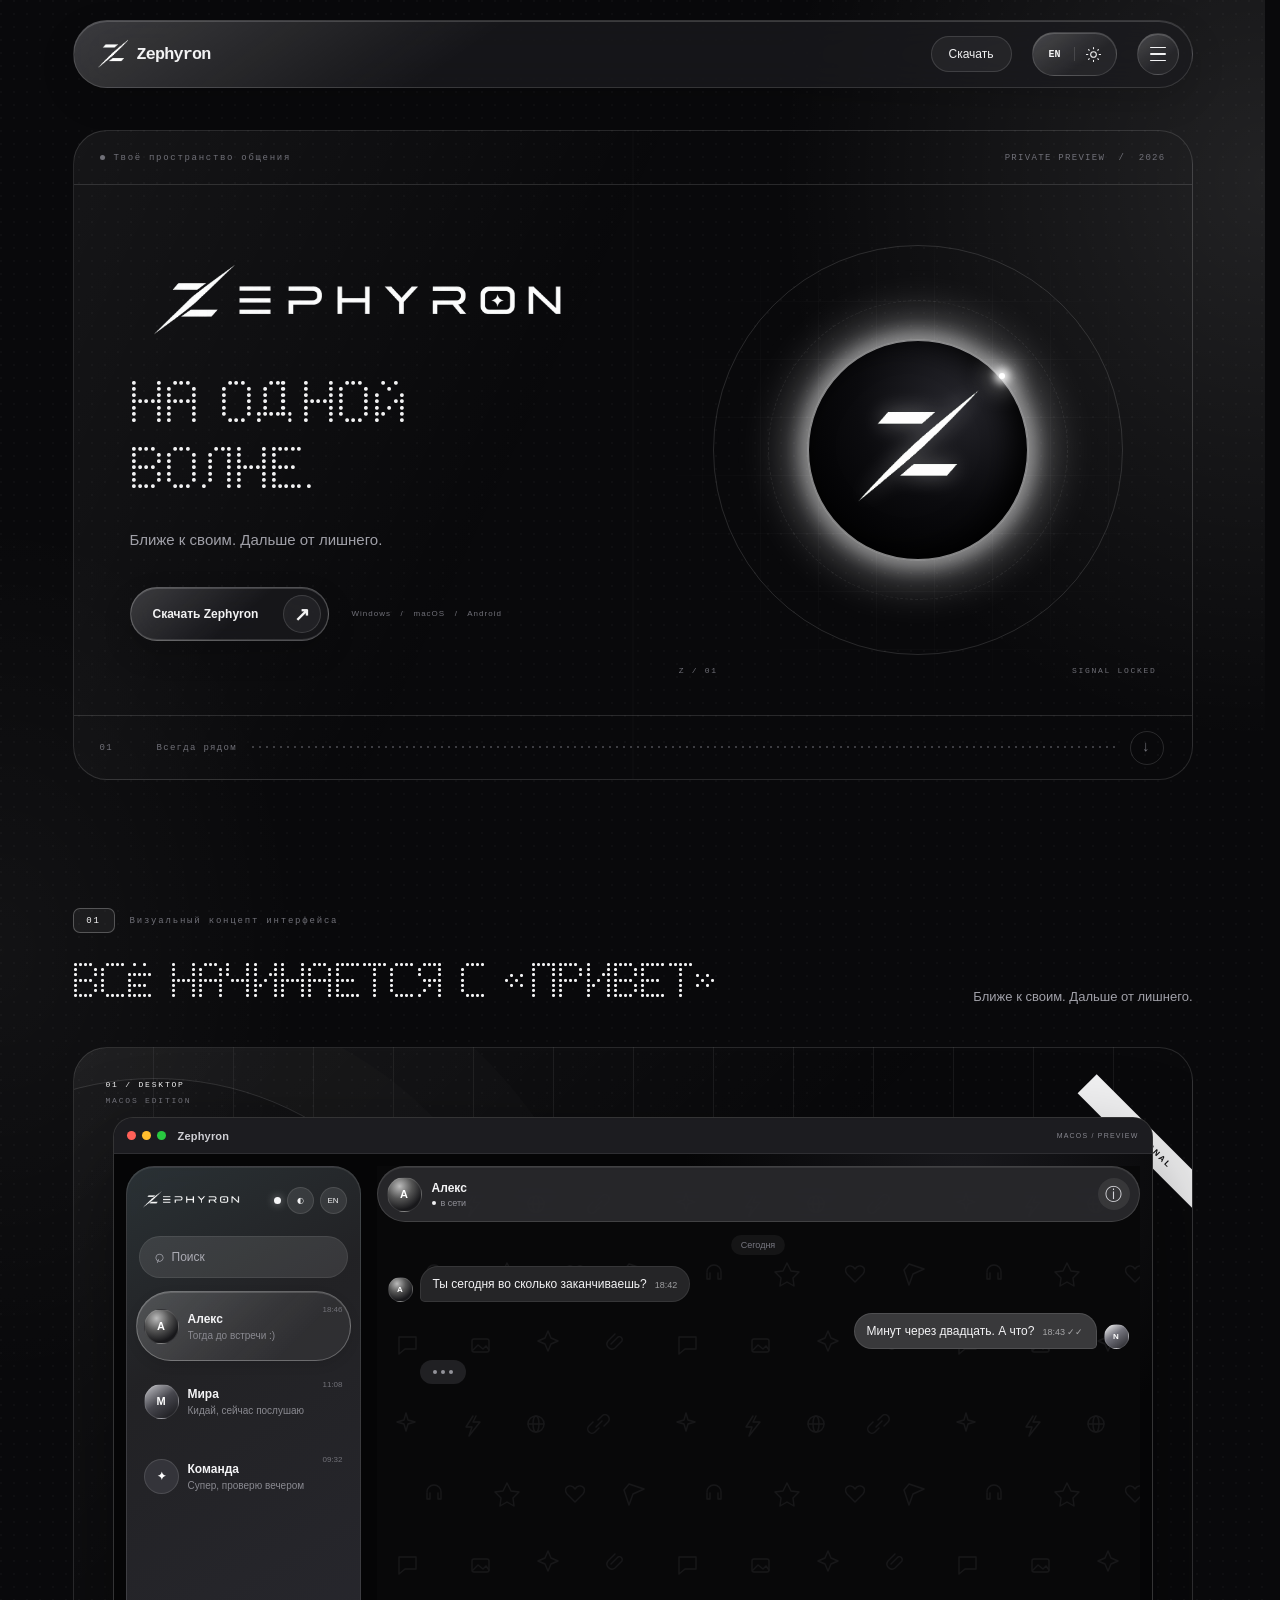
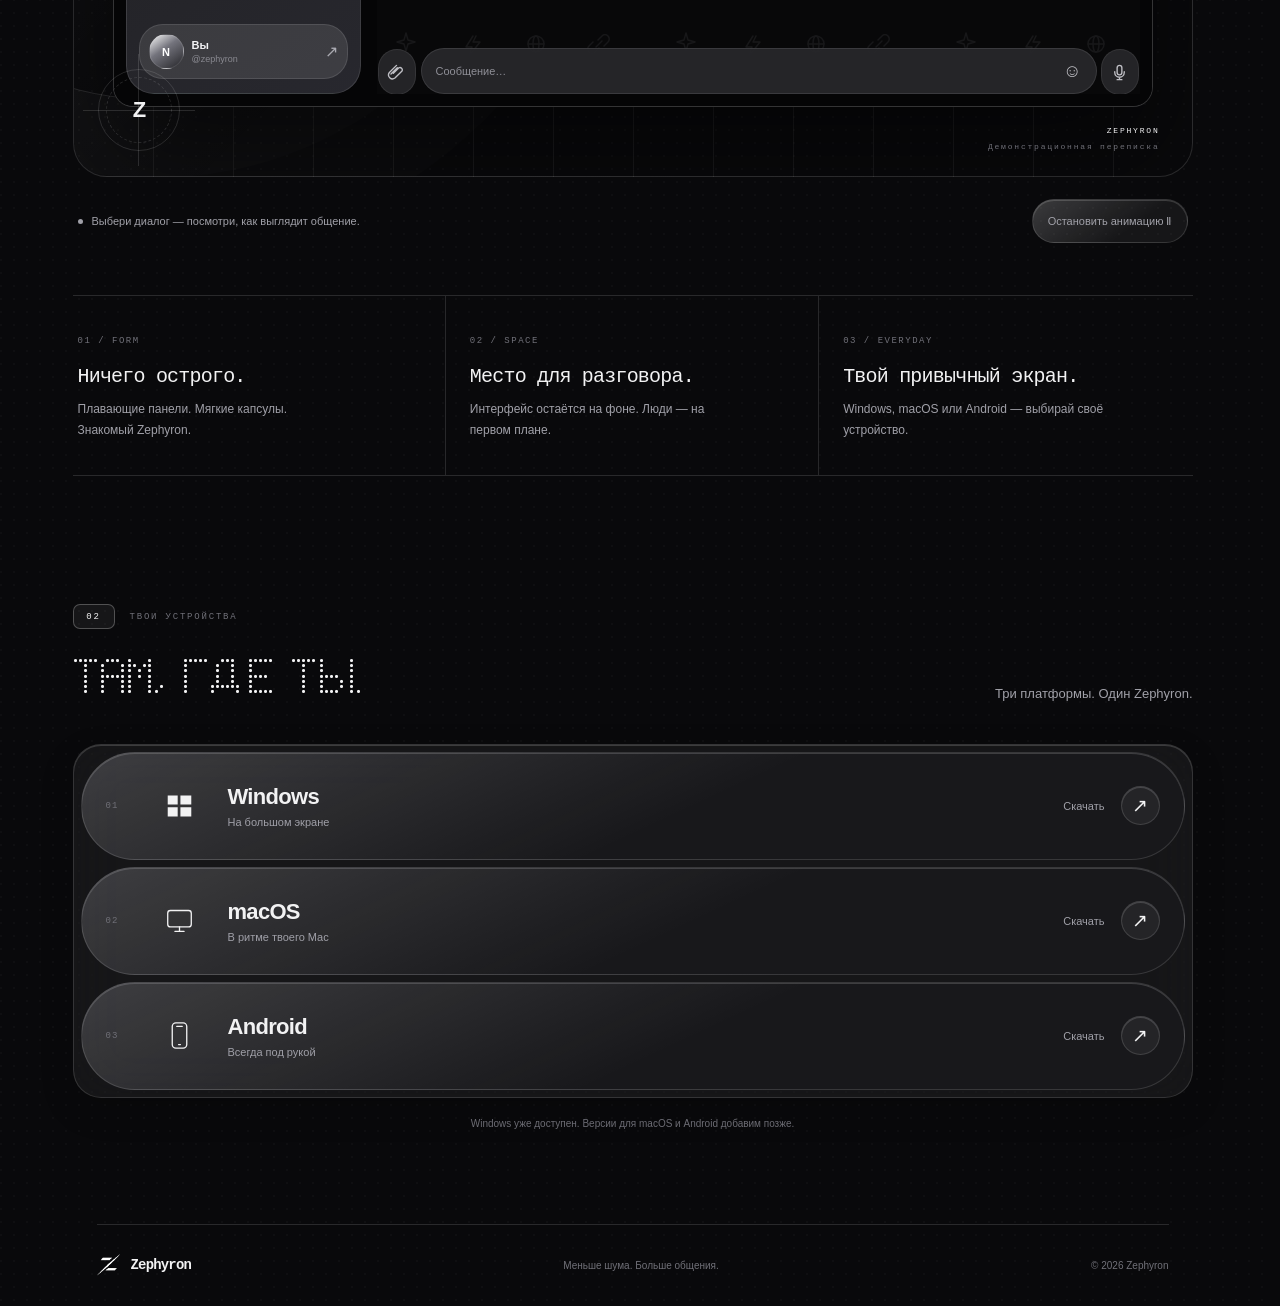
==== index.html @ 97331493 "Official Public Site V26.0.1" ====
<!doctype html>
<html lang="ru" data-theme="dark">
<head>
  <meta charset="utf-8">
  <meta name="viewport" content="width=device-width,initial-scale=1">
  <meta name="color-scheme" content="dark light">
  <meta name="theme-color" content="#09090b">
  <link rel="icon" href="./assets/zephyron-symbol-white.png" type="image/png">
  <meta name="description" content="Zephyron — мессенджер для Windows, macOS и Android.">
  <title>Zephyron — На одной волне</title>
  <script>if(!matchMedia('(prefers-reduced-motion: reduce)').matches)document.documentElement.classList.add('motion-ready');</script>
  <link rel="stylesheet" href="./styles.css">
  <script src="./script.js" defer></script>
</head>
<body>
  <a class="skip" href="#main" data-i18n="skip">К содержимому</a>
  <div class="backdrop" aria-hidden="true"><div class="glow glow-one"></div><div class="glow glow-two"></div><div class="grain"></div></div>
  <header class="header">
    <nav class="nav frost" aria-label="Zephyron">
      <a class="brand" href="#main" aria-label="Zephyron"><span class="symbol-crop"><img class="theme-logo" src="./assets/zephyron-symbol-white.png" alt=""></span><span>Zephyron</span></a>
      <a class="nav-download" href="./downloads.html" data-i18n="get">Скачать</a>
      <div class="controls"><button id="language" type="button" aria-label="Switch to English">EN</button><span class="divider"></span><button id="theme" type="button" aria-label="Светлая тема"><svg class="sun" viewBox="0 0 24 24" aria-hidden="true"><circle cx="12" cy="12" r="4"/><path d="M12 2v2m0 16v2M2 12h2m16 0h2M5 5l1 1m12 12 1 1M5 19l1-1M18 6l1-1"/></svg><svg class="moon" viewBox="0 0 24 24" aria-hidden="true"><path d="M20 14A8 8 0 0 1 10 4a8 8 0 1 0 10 10Z"/></svg></button></div>
    </nav>
  </header>
  <main id="main">
    <section class="hero" aria-labelledby="title">
      <div class="hero-shell">
        <div class="hero-meta"><span><i class="dot"></i><span data-i18n="eyebrow">Твоё пространство общения</span></span><span>PRIVATE PREVIEW&nbsp;&nbsp;/&nbsp;&nbsp;2026</span></div>
        <div class="hero-grid">
          <div class="hero-copy">
            <h1 id="title" class="wordmark"><img class="theme-logo" src="./assets/zephyron-wordmark-white.png" alt="Zephyron" width="1536" height="1024"></h1>
            <p class="headline" data-i18n="headline">На одной волне.</p>
            <p class="intro" data-i18n="intro">Ближе к своим. Дальше от лишнего.</p>
            <div class="hero-actions"><a class="cta" href="./downloads.html"><span data-i18n="download">Скачать Zephyron</span><span class="arrow" aria-hidden="true">↗</span></a><span class="platform-line">Windows&nbsp;&nbsp; / &nbsp;&nbsp;macOS&nbsp;&nbsp; / &nbsp;&nbsp;Android</span></div>
          </div>
          <div class="eclipse-scene" aria-hidden="true">
            <div class="eclipse-grid"></div><div class="eclipse-ring ring-outer"></div><div class="eclipse-ring ring-inner"></div><div class="eclipse-corona"></div>
            <div class="eclipse-disc"><img src="./assets/zephyron-symbol-white.png" alt="" width="1254" height="1254"></div><div class="eclipse-flare"></div>
            <span class="eclipse-coordinate coordinate-left">Z / 01</span><span class="eclipse-coordinate coordinate-right">SIGNAL LOCKED</span>
          </div>
        </div>
        <div class="hero-base"><span>01</span><span data-i18n="bubbleOne">Всегда рядом</span><span class="hero-rule"></span><a href="#product" aria-label="Scroll to product">↓</a></div>
      </div>
    </section>
    <section id="product" class="product" aria-labelledby="product-title">
      <div class="section-index"><span>01</span><span data-i18n="concept">Визуальный концепт интерфейса</span></div>
      <div class="product-heading"><h2 id="product-title" data-i18n="bubbleTwo">Всё начинается с «привет»</h2><p data-i18n="intro">Ближе к своим. Дальше от лишнего.</p></div>
      <div class="product-stage">
        <div class="stage-orbit" aria-hidden="true"></div>
        <div class="stage-note note-a"><span>01 / DESKTOP</span><span>MACOS EDITION</span></div><div class="stage-note note-b"><span>ZEPHYRON</span><span data-i18n="demoLabel">Демонстрационная переписка</span></div>
        <div class="stage-seal" aria-hidden="true"><span>Z</span><i></i></div>
        <div class="app-window">
          <div class="app-titlebar" aria-hidden="true"><span class="window-dots"><i></i><i></i><i></i></span><strong>Zephyron</strong><span>MACOS / PREVIEW</span></div>
          <div class="client-shell">
            <aside class="client-sidebar">
              <div class="sidebar-brand"><span class="client-wordmark"><img src="./assets/zephyron-wordmark-white.png" alt="Zephyron"></span><span class="presence-dot"></span><span class="mini-control" aria-hidden="true">◐</span><span class="mini-control" aria-hidden="true">EN</span></div>
              <div class="client-search"><span aria-hidden="true">⌕</span><span data-i18n="search">Поиск</span></div>
              <div class="chat-list">
                <button type="button" class="chat-preview active" data-chat="alex" aria-pressed="true"><span class="mini-avatar avatar-a">A</span><span><strong data-i18n="alex">Алекс</strong><small data-i18n="previewOne">Тогда до встречи :)</small></span><time>18:46</time></button>
                <button type="button" class="chat-preview" data-chat="mira" aria-pressed="false"><span class="mini-avatar avatar-m">M</span><span><strong data-i18n="mira">Мира</strong><small data-i18n="previewTwo">Кидай, сейчас послушаю</small></span><time>11:08</time></button>
                <button type="button" class="chat-preview" data-chat="team" aria-pressed="false"><span class="mini-avatar bot">✦</span><span><strong data-i18n="team">Команда</strong><small data-i18n="previewThree">Супер, проверю вечером</small></span><time>09:32</time></button>
              </div>
              <div class="profile-pill"><span class="mini-avatar avatar-n">N</span><span><strong data-i18n="you">Вы</strong><small>@zephyron</small></span><span>↗</span></div>
            </aside>
            <section class="chat-panel" aria-label="Zephyron messenger preview">
              <div class="chat-pattern" aria-hidden="true"></div>
              <div class="chat-capsule"><span class="mini-avatar avatar-a" id="chat-avatar">A</span><span><strong id="chat-name">Алекс</strong><small><i></i><span data-i18n="online">в сети</span></small></span><span class="chat-info" aria-hidden="true">ⓘ</span></div>
              <div class="mobile-chat-picker" role="group" aria-label="Демонстрационные диалоги"><button type="button" data-chat="alex" aria-pressed="true" data-i18n="alex">Алекс</button><button type="button" data-chat="mira" aria-pressed="false" data-i18n="mira">Мира</button><button type="button" data-chat="team" aria-pressed="false" data-i18n="team">Команда</button></div>
              <div class="message-stream" id="demo-messages" role="log" aria-live="off"><span class="today" data-i18n="today">Сегодня</span><p class="demo-fallback" data-i18n="demoLabel">Демонстрационная переписка</p></div>
              <div class="client-composer" aria-hidden="true"><span class="attach"><svg viewBox="0 0 24 24"><path d="m8 13 7-7a3 3 0 0 1 4 4l-9 9a5 5 0 0 1-7-7l9-9m-7 11 8-8"/></svg></span><span data-i18n="compose">Сообщение…</span><span class="composer-actions">☺</span><span class="mic"><svg viewBox="0 0 24 24"><rect x="9" y="3" width="6" height="12" rx="3"/><path d="M6 11v1a6 6 0 0 0 12 0v-1M12 18v3m-3 0h6"/></svg></span></div>
            </section>
          </div>
        </div>
      </div>
      <div class="demo-toolbar"><span><i class="dot"></i><span data-i18n="tryChats">Выбери диалог — посмотри, как выглядит общение.</span></span><button id="demo-replay" type="button" data-i18n="replay">Повторить переписку ↻</button></div>
      <div class="design-notes"><div><span>01 / FORM</span><h3 data-i18n="noteForm">Ничего острого.</h3><p data-i18n="noteFormText">Плавающие панели. Мягкие капсулы. Знакомый Zephyron.</p></div><div><span>02 / SPACE</span><h3 data-i18n="noteSpace">Место для разговора.</h3><p data-i18n="noteSpaceText">Интерфейс остаётся на фоне. Люди — на первом плане.</p></div><div><span>03 / EVERYDAY</span><h3 data-i18n="noteEveryday">Твой привычный экран.</h3><p data-i18n="noteEverydayText">Windows, macOS или Android — выбирай своё устройство.</p></div></div>
    </section>
    <section id="downloads" class="downloads" aria-labelledby="downloads-title">
      <div class="section-index"><span>02</span><span data-i18n="devices">ТВОИ УСТРОЙСТВА</span></div>
      <div class="section-heading"><h2 id="downloads-title" data-i18n="everywhere">Там, где ты.</h2><p data-i18n="choose">Три платформы. Один Zephyron.</p></div>
      <div class="download-list frost">
        <a class="download-row" href="./downloads.html?platform=Windows"><span class="row-number">01</span><svg class="os windows" viewBox="0 0 32 32" aria-hidden="true"><path d="M3 5h11v10H3zm14 0h12v10H17zM3 18h11v10H3zm14 0h12v10H17z"/></svg><span class="row-name"><strong>Windows</strong><small data-i18n="pc">На большом экране</small></span><span class="row-action"><span data-i18n="get">Скачать</span><i aria-hidden="true">↗</i></span></a>
        <a class="download-row" href="./downloads.html?platform=macOS"><span class="row-number">02</span><svg class="os" viewBox="0 0 32 32" aria-hidden="true"><rect x="3" y="5" width="26" height="18" rx="3"/><path d="M11 28h10m-5-5v5"/></svg><span class="row-name"><strong>macOS</strong><small data-i18n="mac">В ритме твоего Mac</small></span><span class="row-action"><span data-i18n="get">Скачать</span><i aria-hidden="true">↗</i></span></a>
        <a class="download-row" href="./downloads.html?platform=Android"><span class="row-number">03</span><svg class="os" viewBox="0 0 32 32" aria-hidden="true"><rect x="8" y="2" width="16" height="28" rx="4"/><path d="M13 6h6m-4 20h2"/></svg><span class="row-name"><strong>Android</strong><small data-i18n="android">Всегда под рукой</small></span><span class="row-action"><span data-i18n="get">Скачать</span><i aria-hidden="true">↗</i></span></a>
      </div>
      <p class="download-note" data-i18n="pending">Windows уже доступен. Версии для macOS и Android добавим позже.</p>
    </section>
  </main>
  <footer><a class="brand" href="#main"><span class="symbol-crop"><img class="theme-logo" src="./assets/zephyron-symbol-white.png" alt=""></span><span>Zephyron</span></a><span data-i18n="footer">Меньше шума. Больше общения.</span><span>© <span id="year">2026</span> Zephyron</span></footer>
  <div class="toast frost" id="toast" role="status" aria-live="polite" aria-atomic="true"></div>
</body>
</html>
---- styles.css ----
/* Zephyron / Signal edition — local assets, system fonts, no dependencies. */
:root{color-scheme:dark;--bg:#09090b;--surface:rgba(27,27,31,.72);--surface-strong:rgba(19,19,22,.88);--surface-soft:rgba(255,255,255,.055);--text:#f2f2f3;--muted:#a0a0a8;--quiet:#707078;--line:rgba(255,255,255,.13);--line-strong:rgba(255,255,255,.25);--shine:rgba(255,255,255,.16);--solid:#f0f0f2;--solid-text:#151518;--shadow:rgba(0,0,0,.36);--page:1120px}
html[data-theme=light]{color-scheme:light;--bg:#fbfbfc;--surface:rgba(255,255,255,.76);--surface-strong:rgba(255,255,255,.92);--surface-soft:rgba(22,22,30,.04);--text:#18181c;--muted:#5e5e67;--quiet:#85858e;--line:rgba(20,20,28,.1);--line-strong:rgba(20,20,28,.2);--shine:rgba(255,255,255,.9);--solid:#1d1d21;--solid-text:#fff;--shadow:rgba(34,34,52,.1)}
*{box-sizing:border-box}[hidden]{display:none!important}html{scroll-behavior:smooth;scroll-padding-top:110px;scrollbar-gutter:stable}body{margin:0;min-width:320px;background:var(--bg);color:var(--text);font-family:-apple-system,BlinkMacSystemFont,"SF Pro Display","Segoe UI",sans-serif;-webkit-font-smoothing:antialiased;transition:background .3s,color .3s;isolation:isolate}body.menu-open{position:fixed;left:0;right:0;overflow:hidden}a{color:inherit;text-decoration:none}button{color:inherit;font:inherit;cursor:pointer}a,button{-webkit-tap-highlight-color:transparent;touch-action:manipulation}a:focus-visible,button:focus-visible{outline:2px solid var(--text);outline-offset:5px}::selection{background:var(--text);color:var(--bg)}.skip{position:fixed;left:18px;top:-100px;z-index:100;padding:13px 17px;border-radius:30px;background:var(--solid);color:var(--solid-text)}.skip:focus{top:16px}
.backdrop{position:absolute;inset:0 0 auto;height:1500px;overflow:hidden;pointer-events:none;z-index:-2}.glow{position:absolute;border-radius:50%;filter:blur(100px);opacity:.16;background:#fff}.glow-one{width:440px;height:440px;top:110px;right:-160px}.glow-two{width:330px;height:330px;top:890px;left:-150px;opacity:.08}.grain{position:absolute;inset:0;opacity:.06;background-image:url("data:image/svg+xml,%3Csvg viewBox='0 0 180 180' xmlns='http://www.w3.org/2000/svg'%3E%3Cfilter id='n'%3E%3CfeTurbulence type='fractalNoise' baseFrequency='.85' numOctaves='3' stitchTiles='stitch'/%3E%3C/filter%3E%3Crect width='100%25' height='100%25' filter='url(%23n)' opacity='.35'/%3E%3C/svg%3E")}html[data-theme=light] .glow{background:#8b8b9d;opacity:.08}html[data-theme=light] .grain{opacity:.025}
.frost{background:linear-gradient(145deg,var(--shine),transparent 36%),var(--surface);border:1px solid var(--line);box-shadow:inset 0 1px 0 var(--shine),0 22px 60px var(--shadow);-webkit-backdrop-filter:blur(28px) saturate(.9);backdrop-filter:blur(28px) saturate(.9)}
.header{position:sticky;top:20px;z-index:20;width:min(var(--page),calc(100% - 40px));margin:20px auto 0}.nav{min-height:68px;display:flex;align-items:center;gap:20px;padding:9px 12px 9px 20px;border-radius:22px}.brand{display:inline-flex;align-items:center;gap:9px;font-size:18px;font-weight:600;letter-spacing:-.65px}.symbol-crop{position:relative;display:inline-block;width:30px;height:32px;overflow:hidden;flex:none}.symbol-crop img{position:absolute;width:61px;height:61px;max-width:none;left:-15px;top:-14px}.theme-logo{filter:none}html[data-theme=light] .theme-logo{filter:brightness(0)}.nav-download{margin-left:auto;color:var(--muted);font-size:12px}.nav-download:hover{color:var(--text)}.controls{display:flex;align-items:center;padding:3px;border:1px solid var(--line);background:var(--surface-soft);border-radius:16px}.controls button{width:38px;height:36px;display:grid;place-items:center;border:0;background:transparent;border-radius:12px;font-size:10px;font-weight:700}.controls button:hover{background:var(--surface-soft)}.divider{width:1px;height:14px;background:var(--line)}.controls svg{width:17px;height:17px;fill:none;stroke:currentColor;stroke-width:1.5;stroke-linecap:round}.moon{display:none}html[data-theme=light] .moon{display:block}html[data-theme=light] .sun{display:none}.menu-toggle{width:42px;height:42px;display:flex;flex-direction:column;justify-content:center;align-items:center;gap:5px;flex:none;border:1px solid var(--line);background:var(--surface-soft);border-radius:14px}.menu-toggle:hover{border-color:var(--line-strong)}.menu-toggle span{width:16px;height:1.5px;background:currentColor;border-radius:2px;transition:transform .25s,opacity .25s}.menu-toggle[aria-expanded=true] span:first-child{transform:translateY(6.5px) rotate(45deg)}.menu-toggle[aria-expanded=true] span:nth-child(2){opacity:0}.menu-toggle[aria-expanded=true] span:last-child{transform:translateY(-6.5px) rotate(-45deg)}
.hero{width:min(var(--page),calc(100% - 40px));margin:0 auto;padding-top:42px}.hero-shell{position:relative;min-height:650px;border:1px solid var(--line);border-radius:34px;overflow:hidden;background:linear-gradient(115deg,var(--surface-soft),transparent 43%)}.hero-shell:before{content:"";position:absolute;inset:0;pointer-events:none;background:linear-gradient(90deg,transparent 49.94%,var(--line) 50%,transparent 50.06%);opacity:.38}.hero-meta{height:54px;display:flex;align-items:center;justify-content:space-between;padding:0 26px;border-bottom:1px solid var(--line);color:var(--quiet);font-size:9px;letter-spacing:1.7px}.hero-meta>span:first-child{display:flex;align-items:center;gap:9px}.dot{width:5px;height:5px;display:inline-block;border-radius:50%;background:currentColor}.hero-grid{min-height:530px;display:grid;grid-template-columns:1.02fr .98fr}.hero-copy{position:relative;z-index:2;display:flex;flex-direction:column;justify-content:center;align-items:flex-start;padding:60px 0 64px 56px}.wordmark{position:relative;width:min(520px,calc(100% + 20px));height:104px;margin:0 0 12px -26px;overflow:hidden}.wordmark img{position:absolute;width:100%;height:auto;left:0;top:50%;transform:translateY(-50%)}.headline{max-width:470px;margin:0;font-size:clamp(42px,5.3vw,69px);line-height:.98;letter-spacing:-.065em;font-weight:500}.intro{margin:25px 0 0;color:var(--muted);font-size:15px;line-height:1.65}.hero-actions{display:flex;align-items:center;gap:22px;margin-top:35px}.cta{display:inline-flex;align-items:center;gap:25px;padding:7px 7px 7px 22px;background:var(--solid);color:var(--solid-text);border:1px solid transparent;border-radius:15px;font-size:12px;font-weight:650;transition:transform .2s,box-shadow .2s}.cta:hover{transform:translateY(-2px);box-shadow:0 12px 32px var(--shadow)}.arrow{width:38px;height:38px;display:grid;place-items:center;border-radius:10px;background:rgba(128,128,140,.16);font-size:19px}.platform-line{color:var(--quiet);font-size:8px;line-height:1.6;letter-spacing:1px}.hero-base{min-height:64px;display:grid;grid-template-columns:42px auto 1fr 36px;align-items:center;gap:15px;padding:0 26px;border-top:1px solid var(--line);color:var(--quiet);font-size:9px;letter-spacing:1.3px}.hero-rule{height:1px;background:var(--line)}.hero-base a{width:34px;height:34px;display:grid;place-items:center;border:1px solid var(--line);border-radius:50%;font-size:15px;transition:border-color .2s}.hero-base a:hover{border-color:var(--line-strong)}
.eclipse-scene{position:relative;min-height:530px;overflow:hidden;isolation:isolate}.eclipse-grid{position:absolute;inset:0;opacity:.42;background-image:linear-gradient(var(--line) 1px,transparent 1px),linear-gradient(90deg,var(--line) 1px,transparent 1px);background-size:58px 58px;-webkit-mask-image:radial-gradient(circle at 50% 50%,#000,transparent 69%);mask-image:radial-gradient(circle at 50% 50%,#000,transparent 69%)}.eclipse-ring{position:absolute;left:50%;top:50%;border:1px solid var(--line);border-radius:50%;transform:translate(-50%,-50%)}.ring-outer{width:410px;height:410px}.ring-inner{width:300px;height:300px;border-style:dashed;opacity:.6;animation:orbit 55s linear infinite}.eclipse-corona{position:absolute;left:50%;top:50%;width:340px;height:340px;transform:translate(-50%,-50%);border-radius:50%;background:radial-gradient(circle,transparent 38%,rgba(255,255,255,.67) 44%,rgba(255,255,255,.19) 51%,rgba(255,255,255,.035) 63%,transparent 72%);filter:blur(10px);animation:breathe 8s ease-in-out infinite}.eclipse-disc{position:absolute;left:50%;top:50%;width:220px;height:220px;transform:translate(-50%,-50%);overflow:hidden;z-index:2;border-radius:50%;background:radial-gradient(circle at 68% 28%,#25252b 0,#0b0b0e 47%,#020203 80%);border:1px solid rgba(255,255,255,.52);box-shadow:inset -10px -4px 30px #000,0 0 0 1px rgba(255,255,255,.12),0 0 24px rgba(255,255,255,.28)}.eclipse-disc img{position:absolute;width:230px;height:230px;left:50%;top:50%;transform:translate(-50%,-50%);filter:drop-shadow(0 0 10px rgba(255,255,255,.35))}.eclipse-flare{position:absolute;left:calc(50% + 81px);top:calc(50% - 77px);width:6px;height:6px;z-index:3;border-radius:50%;background:#fff;box-shadow:0 0 9px 4px #fff,0 0 25px 9px rgba(255,255,255,.55)}.eclipse-coordinate{position:absolute;bottom:40px;color:var(--quiet);font-size:8px;letter-spacing:1.7px}.coordinate-left{left:35px}.coordinate-right{right:35px}html[data-theme=light] .eclipse-disc{border-color:#fff;box-shadow:0 20px 70px rgba(20,20,35,.22),0 0 0 3px #fff}html[data-theme=light] .eclipse-corona{background:radial-gradient(circle,transparent 38%,rgba(85,85,98,.35) 44%,rgba(120,120,140,.12) 54%,transparent 70%)}
.section-index{display:grid;grid-template-columns:42px auto;align-items:center;gap:15px;color:var(--quiet);font-size:9px;letter-spacing:1.8px}.section-index span:first-child{color:var(--text)}.product{width:min(var(--page),calc(100% - 40px));margin:128px auto 0}.product-heading{display:flex;justify-content:space-between;align-items:end;gap:30px;margin:23px 0 38px}.product-heading h2,.section-heading h2{margin:0;font-size:clamp(38px,5vw,58px);line-height:1;letter-spacing:-.055em;font-weight:500}.product-heading p,.section-heading p{margin:0 0 5px;color:var(--muted);font-size:13px}
.product-stage{position:relative;min-height:690px;display:grid;place-items:center;overflow:hidden;border:1px solid var(--line);border-radius:34px;background:linear-gradient(135deg,var(--surface-soft),transparent 48%),repeating-linear-gradient(90deg,transparent 0,transparent 79px,var(--line) 80px)}.product-stage:before{content:"";position:absolute;width:620px;height:620px;left:-230px;top:30px;border:1px solid var(--line);border-radius:50%;box-shadow:0 0 0 78px rgba(128,128,140,.025),0 0 0 156px rgba(128,128,140,.018)}.product-stage:after{content:"Z / SIGNAL";position:absolute;right:-42px;top:83px;padding:9px 54px;background:var(--text);color:var(--bg);font-size:8px;font-weight:700;letter-spacing:2.2px;transform:rotate(45deg)}.stage-orbit{position:absolute;width:930px;height:260px;border:1px solid var(--line);border-radius:50%;transform:rotate(-16deg)}.stage-orbit:after{content:"";position:absolute;width:7px;height:7px;left:14%;top:17px;border-radius:50%;background:var(--text);box-shadow:0 0 18px var(--text)}.stage-note{position:absolute;z-index:3;display:grid;gap:7px;color:var(--quiet);font-size:8px;letter-spacing:1.8px}.stage-note span:first-child{color:var(--text)}.note-a{left:32px;top:32px}.note-b{right:32px;bottom:25px;text-align:right}.stage-seal{position:absolute;left:24px;bottom:25px;width:82px;height:82px;display:grid;place-items:center;z-index:3;border:1px solid var(--line);border-radius:50%;color:var(--text);font-size:22px;font-weight:650;letter-spacing:-2px}.stage-seal:before,.stage-seal:after{content:"";position:absolute;background:var(--line)}.stage-seal:before{width:112px;height:1px}.stage-seal:after{width:1px;height:112px}.stage-seal i{position:absolute;inset:7px;border:1px dashed var(--line);border-radius:50%;animation:seal-spin 28s linear infinite}
.app-window{position:relative;z-index:2;width:min(930px,calc(100% - 112px));height:520px;overflow:hidden;color:#f3f3f5;text-align:left;border:1px solid rgba(255,255,255,.18);border-radius:25px;background:#070709;box-shadow:0 45px 100px rgba(0,0,0,.48),inset 0 1px 0 rgba(255,255,255,.12);transform:perspective(1400px) rotateX(1deg) rotateY(-2deg) rotateZ(-.7deg);transition:transform .5s cubic-bezier(.2,.8,.2,1),box-shadow .5s}.app-window:hover{transform:perspective(1400px) rotateX(0) rotateY(0) rotateZ(0);box-shadow:0 55px 130px rgba(0,0,0,.58),inset 0 1px 0 rgba(255,255,255,.12)}.app-titlebar{height:34px;display:grid;grid-template-columns:1fr auto 1fr;align-items:center;padding:0 13px;border-bottom:1px solid rgba(255,255,255,.08);background:#1c1c20;color:#888890;font-size:7px;letter-spacing:1.2px}.app-titlebar strong{color:#cfcfd4;font-size:9px;letter-spacing:.2px}.app-titlebar>span:last-child{text-align:right}.window-dots{display:flex;gap:6px}.window-dots i{width:7px;height:7px;border-radius:50%;background:#4b4b52}.window-dots i:first-child{background:#eee}.client-shell{height:calc(100% - 34px);display:flex;gap:12px;padding:10px;background:radial-gradient(circle at 82% 4%,#18181c 0,transparent 28%),#050506}.client-sidebar{width:226px;display:flex;flex-direction:column;flex:none;padding:13px;border:1px solid rgba(255,255,255,.11);border-radius:24px;background:rgba(37,37,41,.86);box-shadow:inset 0 1px 0 rgba(255,255,255,.08);-webkit-backdrop-filter:blur(24px);backdrop-filter:blur(24px)}.sidebar-brand{height:43px;display:flex;align-items:center;gap:9px;padding:0 4px}.client-symbol{position:relative;width:73px;height:30px;overflow:hidden}.client-symbol img{position:absolute;width:41px;height:41px;left:-10px;top:-6px}.presence-dot{width:7px;height:7px;margin-left:auto;border-radius:50%;background:#f5f5f7;box-shadow:0 0 8px rgba(255,255,255,.5)}.mini-control{width:29px;height:29px;display:grid;place-items:center;border:1px solid rgba(255,255,255,.1);border-radius:50%;background:rgba(255,255,255,.09);font-size:12px}.client-search{height:39px;display:flex;align-items:center;gap:8px;margin:8px 0 12px;padding:0 14px;border:1px solid rgba(255,255,255,.08);border-radius:15px;background:rgba(255,255,255,.1);color:#aaaab2;font-size:10px}.client-search>span:first-child{font-size:17px;transform:rotate(-20deg)}.chat-list{display:grid;gap:5px}.chat-preview{min-width:0;display:grid;grid-template-columns:35px 1fr auto;align-items:center;gap:9px;padding:9px 8px;border:1px solid transparent;border-radius:17px}.chat-preview.active{border-color:rgba(255,255,255,.1);background:rgba(255,255,255,.095)}.mini-avatar{width:31px;height:31px;display:grid;place-items:center;flex:none;border:1px solid rgba(255,255,255,.12);border-radius:50%;color:white;font-size:9px;font-weight:650}.avatar-a{background:radial-gradient(circle at 35% 25%,#bbb,#555 38%,#18181b 72%)}.avatar-m{background:linear-gradient(145deg,#c6c6cb,#47474e 48%,#151518)}.avatar-n{background:linear-gradient(145deg,#fafafa,#74747d 42%,#242428)}.bot{background:#34343a;font-size:13px}.chat-preview>span:nth-child(2){min-width:0;display:grid;gap:4px}.chat-preview strong{font-size:10px;font-weight:600}.chat-preview small{overflow:hidden;color:#898990;font-size:8px;white-space:nowrap;text-overflow:ellipsis}.chat-preview time{align-self:start;color:#717178;font-size:7px}.profile-pill{min-width:0;display:grid;grid-template-columns:34px 1fr auto;align-items:center;gap:9px;margin-top:auto;padding:8px;border:1px solid rgba(255,255,255,.11);border-radius:17px;background:rgba(255,255,255,.1)}.profile-pill>span:nth-child(2){display:grid;gap:3px}.profile-pill strong{font-size:9px}.profile-pill small{color:#898990;font-size:7px}.profile-pill>span:last-child{color:#aaaab2}
.chat-panel{position:relative;min-width:0;flex:1;overflow:hidden;border:1px solid rgba(255,255,255,.07);border-radius:23px;background:#060607}.chat-pattern{position:absolute;inset:0;opacity:.16;background-image:radial-gradient(circle,rgba(255,255,255,.25) 1.2px,transparent 1.6px),linear-gradient(45deg,transparent 48%,rgba(255,255,255,.12) 49%,rgba(255,255,255,.12) 51%,transparent 52%);background-size:74px 74px,148px 148px;background-position:4px 11px,41px 48px}.chat-capsule{position:absolute;left:13px;right:13px;top:12px;height:52px;z-index:2;display:flex;align-items:center;gap:10px;padding:7px 9px;border:1px solid rgba(255,255,255,.12);border-radius:19px;background:rgba(50,50,54,.72);box-shadow:inset 0 1px 0 rgba(255,255,255,.08);-webkit-backdrop-filter:blur(18px);backdrop-filter:blur(18px)}.chat-capsule>span:nth-child(2){display:grid;gap:3px}.chat-capsule strong{font-size:10px}.chat-capsule small{display:flex;align-items:center;gap:5px;color:#929299;font-size:7px}.chat-capsule small i{width:4px;height:4px;border-radius:50%;background:#efeff1}.chat-capsule button{width:31px;height:31px;margin-left:auto;border:1px solid rgba(255,255,255,.1);border-radius:50%;background:rgba(255,255,255,.08);color:#b9b9bf}.message-stream{position:absolute;inset:74px 18px 62px;display:flex;flex-direction:column;gap:10px}.today{align-self:center;padding:5px 10px;border-radius:10px;background:rgba(255,255,255,.05);color:#777780;font-size:7px}.message-row{display:flex;align-items:end;gap:7px}.outgoing-row{align-self:flex-end}.message{max-width:280px;padding:9px 12px 7px;border-radius:15px;font-size:9px;line-height:1.45}.message small{display:inline-block;margin-left:8px;font-size:7px;opacity:.58}.incoming{border:1px solid rgba(255,255,255,.08);border-bottom-left-radius:5px;background:#242427}.outgoing{border:1px solid rgba(255,255,255,.11);border-bottom-right-radius:5px;background:#3b3b3f}.typing{align-self:flex-start;display:flex;gap:4px;margin-left:39px;padding:10px 13px;border-radius:14px;background:#202023}.typing i{width:4px;height:4px;border-radius:50%;background:#929299;animation:blink 2s infinite}.typing i:nth-child(2){animation-delay:.2s}.typing i:nth-child(3){animation-delay:.4s}.client-composer{position:absolute;left:13px;right:13px;bottom:11px;height:42px;z-index:2;display:flex;align-items:center;gap:10px;padding:5px 13px;border:1px solid rgba(255,255,255,.1);border-radius:16px;background:rgba(44,44,48,.78);color:#8f8f97;font-size:8px;-webkit-backdrop-filter:blur(18px);backdrop-filter:blur(18px)}.attach{width:25px;height:25px;display:grid;place-items:center;margin-left:-7px;border-radius:50%;color:#e4e4e8;font-size:18px}.composer-actions{margin-left:auto;color:#c3c3c8;font-size:11px}
.downloads{width:min(var(--page),calc(100% - 40px));margin:128px auto 0;padding-bottom:95px;scroll-margin-top:115px}.section-heading{display:flex;justify-content:space-between;align-items:end;gap:30px;margin:23px 0 38px}.download-list{overflow:hidden;border-radius:28px}.download-row{position:relative;width:100%;min-height:118px;display:grid;grid-template-columns:38px 42px 1fr auto;align-items:center;gap:21px;padding:20px 24px;border:0;border-bottom:1px solid var(--line);background:transparent;text-align:left;transition:background .2s}.download-row:last-child{border-bottom:0}.download-row:hover{background:var(--surface-soft)}.download-row:before{content:"";position:absolute;left:0;top:0;bottom:0;width:2px;background:var(--text);transform:scaleY(0);transition:transform .2s}.download-row:hover:before{transform:scaleY(1)}.row-number{color:var(--quiet);font-size:9px;letter-spacing:1px}.os{width:29px;height:29px;fill:none;stroke:currentColor;stroke-width:1.45;stroke-linecap:round}.windows{fill:currentColor;stroke:none}.row-name{display:grid;gap:6px}.row-name strong{font-size:22px;font-weight:550;letter-spacing:-.7px}.row-name small{color:var(--muted);font-size:11px}.row-action{display:flex;align-items:center;gap:16px;color:var(--muted);font-size:11px}.row-action i{width:39px;height:39px;display:grid;place-items:center;border:1px solid var(--line);border-radius:12px;color:var(--text);font-size:19px;font-style:normal}.download-note{margin:20px 0 0;color:var(--quiet);text-align:center;font-size:10px}
footer{width:min(calc(var(--page) - 48px),calc(100% - 40px));min-height:82px;margin:0 auto;display:flex;justify-content:space-between;align-items:center;gap:20px;border-top:1px solid var(--line);color:var(--quiet);font-size:10px}footer .brand{color:var(--text);font-size:15px}footer .symbol-crop{transform:scale(.76);transform-origin:left center;margin-right:-5px}.toast{position:fixed;left:50%;bottom:24px;z-index:40;width:max-content;max-width:calc(100% - 32px);padding:16px 21px;border-radius:17px;font-size:12px;line-height:1.5;text-align:center;opacity:0;visibility:hidden;transform:translate(-50%,12px);transition:opacity .2s,transform .2s,visibility .2s}.toast.visible{opacity:1;visibility:visible;transform:translate(-50%,0)}
dialog.site-menu{position:fixed;inset:0;width:min(490px,calc(100vw - 32px));height:fit-content;max-height:calc(100dvh - 40px);margin:auto;padding:25px 18px 17px;overflow:auto;color:var(--text);border:1px solid var(--line-strong);border-radius:28px;background:linear-gradient(145deg,var(--shine),transparent 35%),var(--surface-strong);box-shadow:inset 0 1px 0 var(--shine),0 36px 100px rgba(0,0,0,.42);-webkit-backdrop-filter:blur(35px);backdrop-filter:blur(35px)}dialog.site-menu[open]{animation:modal-in .23s ease-out}dialog.site-menu::backdrop{background:rgba(0,0,0,.68);-webkit-backdrop-filter:blur(10px);backdrop-filter:blur(10px);animation:fade-in .22s ease-out}html[data-theme=light] dialog.site-menu::backdrop{background:rgba(18,18,28,.38)}.menu-top{display:flex;justify-content:space-between;align-items:flex-start;padding:0 9px 21px 11px}.menu-brand{font-size:22px;font-weight:600;letter-spacing:-.8px}.menu-caption{margin:8px 0 0;padding:0;color:var(--muted);font-size:8px;font-weight:500;letter-spacing:2px}.menu-close{width:39px;height:39px;display:grid;place-items:center;border:1px solid var(--line);border-radius:13px;background:var(--surface-soft)}.menu-close svg{width:17px;height:17px;fill:none;stroke:currentColor;stroke-width:1.5;stroke-linecap:round}.site-menu nav{display:grid;gap:5px}.site-menu nav a{display:flex;align-items:center;gap:16px;padding:18px 15px;border:1px solid transparent;border-radius:16px;font-size:14px;line-height:1.4}.site-menu nav a:hover,.site-menu nav a[aria-current=page]{border-color:var(--line);background:var(--surface-soft)}.menu-number{color:var(--quiet);font-size:8px}.menu-link-arrow{margin-left:auto;color:var(--muted)}.menu-footer{display:flex;align-items:center;gap:8px;margin:20px 12px 3px;color:var(--muted);font-size:9px}
.subpage{width:min(900px,calc(100% - 40px));min-height:calc(100vh - 190px);margin:0 auto;padding:90px 0 100px}.back-home{display:inline-flex;gap:9px;margin-bottom:45px;color:var(--muted);font-size:11px}.back-home:hover{color:var(--text)}.subpage h1{margin:0 0 17px;font-size:clamp(42px,6vw,68px);line-height:1.02;letter-spacing:-.06em;font-weight:500;overflow-wrap:anywhere}.page-intro{margin:0 0 36px;color:var(--muted);font-size:14px;line-height:1.7}.platform-tabs{width:max-content;max-width:100%;display:flex;gap:4px;margin-bottom:22px;padding:5px;border-radius:16px}.platform-tabs button{padding:11px 20px;border:1px solid transparent;border-radius:11px;background:transparent;font-size:11px}.platform-tabs button[aria-pressed=true]{background:var(--solid);color:var(--solid-text)}.empty-state{padding:55px 32px;border-radius:28px;text-align:center}.empty-mark{width:55px;height:55px;display:grid;place-items:center;margin:0 auto 22px;border:1px solid var(--line);border-radius:16px;background:var(--surface-soft);font-size:24px}.selected-platform{display:inline-block;padding:6px 12px;border:1px solid var(--line);border-radius:10px;color:var(--muted);font-size:10px}.empty-state h2{margin:16px 0 10px;font-size:24px;font-weight:500;letter-spacing:-.5px}.empty-state p{max-width:430px;margin:auto;color:var(--muted);font-size:12px;line-height:1.7}
@keyframes orbit{to{transform:translate(-50%,-50%) rotate(360deg)}}@keyframes seal-spin{to{transform:rotate(360deg)}}@keyframes breathe{0%,100%{opacity:.72}50%{opacity:1}}@keyframes blink{0%,100%{opacity:.3}50%{opacity:1}}@keyframes modal-in{from{opacity:0;transform:translateY(10px) scale(.98)}to{opacity:1;transform:none}}@keyframes fade-in{from{opacity:0}to{opacity:1}}
@media(max-width:820px){.hero-grid{grid-template-columns:1fr}.hero-copy{padding:55px 42px 0}.wordmark{max-width:510px}.eclipse-scene{min-height:470px}.hero-shell:before{display:none}.product-heading,.section-heading{display:block}.product-heading p,.section-heading p{margin-top:14px}.product-stage{min-height:620px}.app-window{width:calc(100% - 50px);height:480px}.client-sidebar{width:190px}.chat-preview{grid-template-columns:31px 1fr}.chat-preview time{display:none}}
@media(max-width:560px){html{scroll-padding-top:90px}.header{top:10px;width:calc(100% - 24px);margin-top:10px}.nav{min-height:60px;padding:7px 8px 7px 14px;border-radius:18px;gap:8px}.brand{font-size:16px}.nav-download{display:none}.controls{margin-left:auto}.controls button{width:35px;height:33px}.menu-toggle{width:39px;height:39px;border-radius:12px}.hero{width:calc(100% - 24px);padding-top:27px}.hero-shell{border-radius:26px}.hero-meta{height:47px;padding:0 17px;letter-spacing:1.2px}.hero-meta>span:last-child{display:none}.hero-copy{padding:41px 21px 0}.wordmark{width:calc(100% + 25px);height:86px;margin-left:-17px}.headline{font-size:43px}.intro{margin-top:18px;font-size:13px}.hero-actions{align-items:flex-start;flex-direction:column;gap:16px;margin-top:27px}.eclipse-scene{min-height:380px}.ring-outer{width:300px;height:300px}.ring-inner{width:225px;height:225px}.eclipse-corona{width:270px;height:270px}.eclipse-disc{width:174px;height:174px}.eclipse-disc img{width:186px;height:186px}.eclipse-flare{left:calc(50% + 62px);top:calc(50% - 60px)}.coordinate-left{left:20px}.coordinate-right{right:20px}.hero-base{grid-template-columns:32px auto 1fr 32px;gap:9px;min-height:56px;padding:0 16px;letter-spacing:.9px}.product,.downloads{width:calc(100% - 24px);margin-top:90px}.product-heading h2,.section-heading h2{font-size:39px}.product-stage{min-height:500px;border-radius:26px}.product-stage:before{width:390px;height:390px}.product-stage:after{right:-50px;top:62px}.stage-note,.stage-seal{display:none}.stage-orbit{width:540px;height:160px}.app-window{width:calc(100% - 24px);height:410px;border-radius:20px;transform:rotate(-1deg)}.app-titlebar{grid-template-columns:1fr auto 1fr}.app-titlebar>span:last-child{font-size:0}.client-shell{gap:0;padding:7px}.client-sidebar{display:none}.chat-panel{border-radius:17px}.chat-capsule{left:8px;right:8px;top:8px}.message-stream{inset:70px 10px 57px}.message{max-width:220px;padding:8px 10px 7px;font-size:8px}.message-row .mini-avatar{width:27px;height:27px}.client-composer{left:8px;right:8px;bottom:8px}.download-list{border-radius:22px}.download-row{min-height:102px;grid-template-columns:27px 32px 1fr 39px;gap:14px;padding:17px 16px}.row-name strong{font-size:19px}.row-action>span{display:none}.row-action{gap:0}.row-action i{width:36px;height:36px}footer{width:calc(100% - 32px)}footer>span:nth-child(2){display:none}dialog.site-menu{width:calc(100vw - 24px);max-height:calc(100dvh - 24px);padding:21px 13px 15px;border-radius:24px}.site-menu nav a{padding:17px 14px}.subpage{width:calc(100% - 32px);padding:60px 0 75px}.subpage h1{font-size:44px}.platform-tabs{width:100%}.platform-tabs button{flex:1;padding:11px 8px}.empty-state{padding:42px 20px;border-radius:23px}}
/* Live Mac-client showcase: isolated dark UI in both site themes. */
.product-stage{min-height:730px}.app-window{width:calc(100% - 78px);height:590px;transform:none;border-radius:20px}.app-window:hover{transform:none}.app-titlebar{height:36px;grid-template-columns:auto 1fr auto;gap:12px}.app-titlebar strong{justify-self:start;font-size:11px}.window-dots i{width:9px;height:9px}.window-dots i:first-child{background:#ff6058}.window-dots i:nth-child(2){background:#ffbd2e}.window-dots i:nth-child(3){background:#28c840}.client-shell{height:calc(100% - 36px);gap:16px;padding:12px}.client-sidebar{width:235px;padding:12px 9px;background:linear-gradient(150deg,rgba(52,61,65,.8),rgba(35,35,38,.96) 34%,rgba(42,42,49,.94));border-radius:28px}.client-wordmark{position:relative;width:104px;height:33px;overflow:hidden;flex:none}.client-wordmark img{position:absolute;width:123px;height:auto;left:-9px;top:50%;transform:translateY(-50%)}.sidebar-brand{gap:6px;padding:0 4px}.mini-control{font-size:8px;width:27px;height:27px;flex:none}.client-search{height:42px;border-radius:23px;margin:14px 3px 13px;font-size:12px}.chat-preview{width:100%;background:transparent;text-align:left;min-height:68px;padding:10px 7px;border-radius:23px;transition:background .2s,border-color .2s}.chat-preview:hover{background:rgba(255,255,255,.06)}.chat-preview strong{font-size:12px}.chat-preview small{font-size:10px}.chat-preview time{font-size:8px;padding-top:3px}.chat-preview.active{background:rgba(255,255,255,.12)}.mini-avatar{width:35px;height:35px;font-size:11px}.profile-pill{margin: auto 3px 2px;padding:9px;border-radius:24px}.profile-pill strong{font-size:11px}.profile-pill small{font-size:9px}.chat-panel{border:0;border-radius:0;background:#080809;overflow:hidden}.chat-pattern{background-image:url('./assets/chat-pattern.svg');background-size:280px 220px;opacity:.23}.chat-capsule{left:0;right:0;top:0;height:56px;border-radius:30px;background:rgba(47,47,50,.8)}.chat-capsule strong{font-size:12px}.chat-capsule small{font-size:9px}.chat-info{margin-left:auto;width:32px;height:32px;display:grid;place-items:center;border-radius:50%;background:rgba(255,255,255,.08);font-size:17px;color:#d4d4d9}.message-stream{inset:69px 5px 60px;overflow-y:auto;overscroll-behavior:contain;scrollbar-width:thin;scrollbar-color:#38383e transparent;gap:11px;padding:0 6px 10px}.today{font-size:9px;padding:5px 10px}.message-row{max-width:95%;flex:none;gap:7px}.message{max-width:310px;border-radius:19px;font-size:12px;line-height:1.5;padding:8px 12px}.message small{font-size:9px;white-space:nowrap}.incoming{background:#252527;border-bottom-left-radius:5px}.outgoing{background:#39393b;border-bottom-right-radius:5px}.message-row .mini-avatar{width:25px;height:25px;font-size:8px}.typing{flex:none;margin-left:32px}.client-composer{left:44px;right:43px;bottom:0;height:46px;border-radius:27px;background:rgba(43,43,46,.86);font-size:11px;padding:0 14px}.attach,.mic{position:absolute;top:0;width:38px;height:46px;display:grid;place-items:center;border:1px solid rgba(255,255,255,.08);border-radius:24px;background:#242427;color:#c0c0c6}.attach{left:-44px;margin:0}.mic{right:-43px}.attach svg,.mic svg{width:19px;height:19px;fill:none;stroke:currentColor;stroke-width:1.7;stroke-linecap:round;stroke-linejoin:round}.composer-actions{font-size:18px}.mobile-chat-picker{display:none}.demo-toolbar{display:flex;justify-content:space-between;align-items:center;gap:20px;padding:22px 5px;color:var(--muted);font-size:11px;line-height:1.6}.demo-toolbar>span{display:flex;align-items:center;gap:9px}.demo-toolbar .dot{flex:none}.demo-toolbar button{flex:none;min-height:44px;padding:8px 15px;border:1px solid var(--line);border-radius:24px;background:var(--surface-soft);font-size:11px;transition:background .2s}.demo-toolbar button:hover{background:var(--surface)}.design-notes{display:grid;grid-template-columns:repeat(3,1fr);margin-top:30px;border-top:1px solid var(--line);border-bottom:1px solid var(--line)}.design-notes>div{padding:33px 24px 34px;border-right:1px solid var(--line)}.design-notes>div:first-child{padding-left:5px}.design-notes>div:last-child{border:0}.design-notes span{font-size:9px;letter-spacing:1.5px;color:var(--quiet)}.design-notes h3{font-size:23px;letter-spacing:-.8px;font-weight:500;margin:18px 0 11px}.design-notes p{max-width:260px;font-size:12px;line-height:1.75;color:var(--muted);margin:0}.message-arriving{animation:message-in .28s ease-out both}.reveal-ready{opacity:0;transform:translateY(16px);transition:opacity .6s,transform .6s}.reveal-ready.revealed{opacity:1;transform:none}.demo-fallback{font-size:12px;color:#aaa;text-align:center}
@keyframes message-in{from{opacity:0;transform:translateY(8px)}to{opacity:1;transform:none}}
@media(max-width:950px){.app-window{width:calc(100% - 36px)}.client-sidebar{width:200px}.client-shell{gap:10px}.client-wordmark{width:87px}.mini-control{width:23px;height:23px}.design-notes h3{font-size:21px}}
@media(max-width:700px){.client-sidebar{display:none}.mobile-chat-picker{position:absolute;left:0;right:0;top:66px;display:flex;gap:6px;z-index:2}.mobile-chat-picker button{padding:8px 15px;min-height:38px;border:1px solid rgba(255,255,255,.12);border-radius:21px;background:#18181b;color:#929299;font-size:11px}.mobile-chat-picker button[aria-pressed=true]{background:#3b3b40;color:#fff;border-color:rgba(255,255,255,.3)}.message-stream{top:116px}.app-window{height:600px}.product-stage{min-height:720px}.design-notes{grid-template-columns:1fr}.design-notes>div,.design-notes>div:first-child{padding:24px 5px;border-right:0;border-bottom:1px solid var(--line)}.design-notes p{max-width:none}.design-notes h3{margin:12px 0 7px}.demo-toolbar{align-items:flex-start;flex-direction:column;gap:12px}.stage-seal{display:none}.note-a{top:19px;left:19px}.note-b{bottom:15px;right:19px}}
@media(max-width:560px){.product-stage{min-height:670px;border-radius:26px}.app-window{width:calc(100% - 16px);height:610px;border-radius:19px;box-shadow:0 24px 60px rgba(0,0,0,.4)}.client-shell{padding:10px 7px}.chat-capsule{height:56px}.message-stream{inset:114px 0 58px;padding:0 2px 10px;gap:10px}.message-row{max-width:100%;gap:5px}.message{font-size:12px;max-width:calc(100% - 26px);padding:8px 10px}.message small{font-size:8px}.message-row .mini-avatar{width:21px;height:21px;font-size:7px}.today{font-size:9px}.client-composer{left:36px;right:36px;font-size:10px;height:44px}.attach,.mic{width:31px;height:44px}.attach{left:-36px}.mic{right:-36px}.chat-pattern{background-size:230px auto}.app-titlebar>span:last-child{display:none}.demo-toolbar{padding:18px 4px}.design-notes{margin-top:10px}.intro{max-width:260px}.platform-line{font-size:9px}.headline{font-size:clamp(34px,10.5vw,43px)}.download-row{gap:10px;padding-left:13px;padding-right:13px}.row-name strong{font-size:18px}.row-name small{font-size:10px}.controls button{min-height:38px}.menu-toggle{width:44px;height:44px}.header{padding-top:env(safe-area-inset-top,0px)}.toast{bottom:calc(16px + env(safe-area-inset-bottom,0px))}}
/* Liquid capsules — CSS interpretation, not Apple's native rendering. */
:root{--liquid-ease:cubic-bezier(.22,1,.36,1);--liquid-spring:cubic-bezier(.22,1.18,.46,1)}
button,.cta,.arrow,.nav-download,.menu-close,.menu-toggle,.controls,.controls button,.site-menu nav a,.platform-tabs,.platform-tabs button,.row-action i,.selected-platform{border-radius:999px}
button,.cta,.site-menu nav a,.row-action i{transition:background .4s var(--liquid-ease),border-color .4s var(--liquid-ease),box-shadow .45s var(--liquid-ease),color .3s,transform .42s var(--liquid-spring)}
button:active,.cta:active{transform:scale(.96)}
.cta{background:linear-gradient(140deg,var(--shine),transparent 56%),var(--surface);color:var(--text);border-color:var(--line-strong);box-shadow:inset 0 1px 0 var(--shine),inset 0 -1px 0 var(--line),0 12px 30px var(--shadow);-webkit-backdrop-filter:blur(22px);backdrop-filter:blur(22px)}
.cta:hover{border-color:var(--text);box-shadow:inset 0 1px 0 var(--shine),0 16px 38px var(--shadow)}
.arrow{background:var(--surface-soft);border:1px solid var(--line)}
.controls,.menu-toggle,.menu-close,.demo-toolbar button{background:linear-gradient(145deg,var(--shine),transparent 65%),var(--surface-soft);box-shadow:inset 0 1px 0 var(--shine)}
.nav-download{padding:10px 17px;border:1px solid var(--line);background:var(--surface-soft);color:var(--text)}
.download-list{padding:7px;display:grid;gap:7px;background:var(--surface-soft);box-shadow:none}
.download-row,.download-row:last-child{min-height:108px;border:1px solid var(--line);background:linear-gradient(155deg,var(--shine),transparent 55%),var(--surface);box-shadow:inset 0 1px 0 var(--shine);border-radius:999px}
.download-row:before{display:none}.download-row:hover{border-color:var(--line-strong);background:linear-gradient(140deg,var(--shine),transparent 75%),var(--surface)}
.row-action i{background:var(--surface-soft);box-shadow:inset 0 1px 0 var(--shine)}
.chat-preview{border-radius:999px;min-height:70px}.chat-preview.active{background:linear-gradient(140deg,rgba(255,255,255,.13),transparent 65%),rgba(255,255,255,.07);box-shadow:inset 0 1px 0 rgba(255,255,255,.13)}
.menu-logo{display:block;position:relative;width:235px;height:55px;overflow:hidden}.menu-logo img{position:absolute;width:275px;height:auto;left:-18px;top:50%;transform:translateY(-50%)}
.menu-top{align-items:center;padding-bottom:24px}.menu-caption{padding-left:5px;margin-top:4px;letter-spacing:2.6px}
dialog.site-menu{border-radius:36px;background:linear-gradient(145deg,var(--shine),transparent 48%),var(--surface);-webkit-backdrop-filter:blur(42px) saturate(1.1);backdrop-filter:blur(42px) saturate(1.1);box-shadow:inset 0 1px 0 var(--shine),inset 0 -1px 0 var(--line),0 35px 100px rgba(0,0,0,.4)}
dialog.site-menu[open]{animation:liquid-menu-in .48s var(--liquid-spring) both}
dialog.site-menu::backdrop{animation:liquid-backdrop-in .35s var(--liquid-ease) both;background:rgba(0,0,0,.6)}
dialog.site-menu[open].menu-closing{animation:liquid-menu-out .19s ease-in both}
dialog.site-menu.menu-closing::backdrop{animation:liquid-backdrop-out .19s ease-in both}
.site-menu nav{gap:8px}.site-menu nav a{min-height:58px;padding:17px 19px}.site-menu nav a:hover,.site-menu nav a[aria-current=page]{background:linear-gradient(130deg,var(--shine),transparent 75%),var(--surface-soft);box-shadow:inset 0 1px 0 var(--shine)}
.site-menu nav a:hover .menu-link-arrow{transform:translate(2px,-2px)}.menu-link-arrow{transition:transform .4s var(--liquid-ease)}
.platform-tabs{position:relative;padding:5px;border-radius:999px}.platform-tabs button{min-height:44px}.mobile-chat-picker{padding:4px;border:1px solid rgba(255,255,255,.09);border-radius:999px;background:rgba(36,36,40,.65);-webkit-backdrop-filter:blur(18px);backdrop-filter:blur(18px)}
.liquid-selector{isolation:isolate}.liquid-selector button{position:relative;z-index:1}.selector-lens{position:absolute;z-index:0;pointer-events:none;border:1px solid var(--line-strong);border-radius:999px;background:linear-gradient(135deg,var(--shine),transparent 75%),var(--surface-soft);box-shadow:inset 0 1px 0 var(--shine),inset 0 -1px 0 var(--line),0 5px 16px var(--shadow);transition:left .48s var(--liquid-spring),top .48s var(--liquid-spring),width .48s var(--liquid-spring),height .48s var(--liquid-spring);-webkit-backdrop-filter:blur(12px);backdrop-filter:blur(12px)}
.platform-tabs.liquid-selector button[aria-pressed=true]{background:transparent;color:var(--text);font-weight:650}
.mobile-chat-picker.liquid-selector button{min-height:42px;border-color:transparent;background:transparent;flex:1;padding:8px 9px;color:#a9a9b0}
.mobile-chat-picker.liquid-selector button[aria-pressed=true]{background:transparent;border-color:transparent;color:white;font-weight:600}
.mobile-chat-picker .selector-lens{border-color:rgba(255,255,255,.25);background:linear-gradient(135deg,rgba(255,255,255,.2),transparent 75%),rgba(255,255,255,.07);box-shadow:inset 0 1px 0 rgba(255,255,255,.2),0 5px 16px rgba(0,0,0,.2)}
.reveal-ready{opacity:0;filter:none;transform:translateY(9px);transition:opacity .85s var(--liquid-ease),transform .85s var(--liquid-ease)}
.reveal-ready.revealed{opacity:1;filter:none;transform:none}.design-notes>div:nth-child(2){transition-delay:.08s}.design-notes>div:nth-child(3){transition-delay:.16s}
.message-arriving{animation:liquid-message-in .48s var(--liquid-spring) both}
body.page-arriving main{animation:liquid-page-in .65s var(--liquid-ease) both}main,footer{transition:opacity .21s ease,transform .21s ease;transform-origin:center top}body.page-leaving main,body.page-leaving footer{opacity:0;transform:translateY(-5px)}
@keyframes liquid-menu-in{from{opacity:0;transform:translateY(12px) scale(.94)}to{opacity:1;transform:none}}
@keyframes liquid-menu-out{to{opacity:0;transform:translateY(7px) scale(.97)}}
@keyframes liquid-backdrop-in{from{opacity:0}to{opacity:1}}@keyframes liquid-backdrop-out{to{opacity:0}}
@keyframes liquid-page-in{from{opacity:0;transform:translateY(7px)}to{opacity:1;transform:none}}
@keyframes liquid-message-in{from{opacity:0;transform:translateY(6px) scale(.985)}to{opacity:1;transform:none}}
@media(max-width:700px){.mobile-chat-picker{top:62px}.message-stream{top:120px}}
@media(max-width:560px){.download-row{min-height:100px;padding:15px 13px}.download-list{padding:5px;gap:5px}.menu-logo{width:205px;height:50px}.menu-logo img{width:242px;left:-16px}dialog.site-menu{border-radius:30px}.message-stream{top:120px}.controls button{min-height:38px}.nav-download{display:none}.site-menu nav a{font-size:13px;gap:12px}}
/* Instrument typography: local system faces and a dot-matrix BCT mark. */
:root{--instrument-font:"SFMono-Regular",Consolas,"Liberation Mono",Menlo,monospace}
.hero-meta,.section-index,.eclipse-coordinate,.stage-note,.menu-caption,.menu-number,.row-number,.tech-eyebrow,.tech-selection,.technology-top,.technology-bottom,.bct-route,.design-notes>div>span{font-family:var(--instrument-font);font-weight:400}
.design-notes h3,.tech-page h1,.bct-copy h2{font-family:Arial,Helvetica,sans-serif;font-weight:400}
.tech-page h1{letter-spacing:-.055em;font-size:clamp(42px,6vw,68px)}
.tech-eyebrow{color:var(--quiet);font-size:10px;letter-spacing:1.7px;margin:0 0 20px}
.tech-tabs{width:min(620px,100%);margin:34px 0 22px}.tech-tabs button{flex:1;min-width:0;padding:11px 15px}.tech-selection{display:flex;justify-content:space-between;align-items:center;color:var(--quiet);font-size:10px;letter-spacing:1px;margin-bottom:14px}.tech-selection>span:last-child{color:var(--muted);letter-spacing:0}
.technology-card{border-radius:30px;overflow:hidden}.technology-top{display:flex;justify-content:space-between;align-items:center;gap:15px;padding:22px 27px;border-bottom:1px solid var(--line);color:var(--quiet);font-size:10px;letter-spacing:1.3px}.technology-badge{display:inline-flex;align-items:center;gap:8px;border:1px solid var(--line-strong);border-radius:999px;padding:8px 12px;color:var(--text);font-size:9px;letter-spacing:0}.bct-grid{display:grid;grid-template-columns:.9fr 1.1fr;gap:40px;align-items:center;padding:49px 35px 50px}.bct-visual{padding:7px 10px}.bct-mark{display:block;width:100%;height:auto;color:var(--text)}.bct-route{display:flex;align-items:center;margin-top:25px;gap:14px;font-size:10px;color:var(--muted)}.bct-route span{display:grid;place-items:center;width:39px;height:39px;border:1px solid var(--line);border-radius:50%;background:var(--surface-soft)}.bct-route span:nth-of-type(2){width:58px;border-radius:999px;color:var(--text)}.bct-route i{position:relative;flex:1;height:1px;background:var(--line-strong)}.bct-route i:after{content:"";position:absolute;right:0;top:-2px;width:5px;height:5px;border-radius:50%;background:var(--muted)}.bct-copy h2{margin:0 0 24px;font-size:clamp(25px,3.2vw,36px);line-height:1.1;letter-spacing:-1.3px}.bct-copy p{margin:0;font-size:14px;line-height:1.8;color:var(--muted)}.bct-copy p.bct-note{margin-top:16px;font-size:12px;color:var(--quiet)}.technology-bottom{display:flex;justify-content:space-between;align-items:center;gap:18px;padding:19px 27px;border-top:1px solid var(--line);color:var(--muted);font-size:9px;letter-spacing:.3px}.technology-bottom>span:last-child{color:var(--quiet);letter-spacing:1px}
.back-home{padding:10px 15px;border:1px solid var(--line);border-radius:999px;background:var(--surface-soft);transition:background .35s var(--liquid-ease),border-color .35s}.back-home:hover{background:var(--surface);border-color:var(--line-strong)}
/* First-paint entrance plus a whole-document exit, including the header. */
body{opacity:1;transition:background .3s,color .3s,opacity .28s ease}
html.motion-ready body{animation:document-in .6s var(--liquid-ease)}
html.motion-ready body.page-restored{animation:document-return .55s var(--liquid-ease)}
html.motion-ready body.page-leaving{animation:none;opacity:0}
body.page-leaving main,body.page-leaving footer{opacity:1;transform:none}
@keyframes document-in{from{opacity:0}to{opacity:1}}
@keyframes document-return{from{opacity:0}to{opacity:1}}
@media(max-width:650px){.bct-grid{grid-template-columns:1fr;gap:30px;padding:32px 23px}.bct-visual{width:min(280px,100%);padding:0}.bct-route{margin-top:12px}.bct-copy h2{font-size:29px;max-width:300px}.technology-top{padding:17px 20px}.technology-bottom{padding:17px 20px;flex-wrap:wrap;gap:12px 20px}.technology-bottom>span:last-child{width:100%}.tech-tabs button{padding:11px 8px;font-size:10px}.tech-eyebrow{margin-bottom:16px}.technology-card{border-radius:25px}}
/* Dot-display identity and a single painted background, without filtered tiles. */
@font-face{font-family:"Zephyron Dot";src:url('./assets/zephyron-dot.woff') format('woff');font-style:normal;font-weight:400;font-display:swap}
.headline,.product-heading h2,.section-heading h2,.subpage h1{font-family:"Zephyron Dot",var(--instrument-font);font-weight:400;text-transform:uppercase;font-feature-settings:normal;letter-spacing:-.015em;line-height:1.16}
.headline{font-size:clamp(35px,4.5vw,57px);max-width:470px}.product-heading h2,.section-heading h2{font-size:clamp(31px,3.8vw,46px)}.subpage h1,.tech-page h1{font-family:"Zephyron Dot",var(--instrument-font);font-size:clamp(34px,5vw,61px);letter-spacing:-.015em;line-height:1.2}
.design-notes h3{font-family:var(--instrument-font);font-size:20px;letter-spacing:-.8px}.brand>span:last-child{font-family:var(--instrument-font);font-size:.93em;letter-spacing:-.8px}.controls button{font-family:var(--instrument-font)}
.section-index:before{content:none}.hero-meta>span:last-child{font-family:var(--instrument-font);letter-spacing:1.3px}.section-index>span:first-child{border:1px solid var(--line-strong);border-radius:7px;min-height:25px;display:grid;place-items:center;background:var(--surface-soft)}
.hero-base{font-family:var(--instrument-font)}.hero-rule{height:3px;background:radial-gradient(circle at 1px 1px,var(--quiet) 1px,transparent 1.3px) repeat-x;background-size:7px 3px;opacity:.5}
body{isolation:auto;background-color:var(--bg);background-image:radial-gradient(ellipse 650px 750px at 100% 180px,rgba(255,255,255,.1),transparent 75%),radial-gradient(ellipse 430px 620px at 0% 950px,rgba(255,255,255,.04),transparent 70%),radial-gradient(circle at 1px 1px,rgba(255,255,255,.038) .6px,transparent .9px);background-size:auto,auto,13px 13px;background-repeat:no-repeat,no-repeat,repeat}
html[data-theme=light] body{background-image:radial-gradient(ellipse 650px 750px at 100% 180px,rgba(75,75,88,.075),transparent 75%),radial-gradient(ellipse 430px 620px at 0% 950px,rgba(75,75,88,.025),transparent 70%),radial-gradient(circle at 1px 1px,rgba(30,30,40,.04) .6px,transparent .9px)}
.backdrop,.glow,.grain{display:none}
.message-arriving{animation:liquid-message-in .48s var(--liquid-spring)}
@media(max-width:560px){.headline{font-size:clamp(31px,8.5vw,38px)}.product-heading h2,.section-heading h2{font-size:32px}.subpage h1,.tech-page h1{font-size:clamp(30px,9vw,43px)}.design-notes h3{font-size:19px}.hero-copy{padding-top:31px}.product-heading p{line-height:1.6}}
/* Stable glass composition: never blur/fade a parent of backdrop-filter panels. */
.nav{border-radius:999px;padding-left:24px;padding-right:13px}
.frost{box-shadow:inset 0 1px 0 var(--shine),0 12px 34px var(--shadow)}
html[data-theme=dark]{--shadow:rgba(0,0,0,.16)}
.liquid-selector{isolation:auto}.selector-lens{-webkit-backdrop-filter:none;backdrop-filter:none}
.chat-list{position:relative;touch-action:pan-x}.chat-list.liquid-selector .chat-preview.active{background:transparent;box-shadow:none}.chat-list .selector-lens{border-color:rgba(255,255,255,.18);background:linear-gradient(135deg,rgba(255,255,255,.15),transparent 75%),rgba(255,255,255,.06);box-shadow:inset 0 1px 0 rgba(255,255,255,.15),0 4px 12px rgba(0,0,0,.1)}
.platform-tabs,.mobile-chat-picker{touch-action:pan-y}.liquid-selector button{touch-action:inherit;user-select:none;-webkit-user-select:none}.liquid-selector{cursor:grab}.liquid-selector button{cursor:grab}.liquid-dragging,.liquid-dragging button{cursor:grabbing}.liquid-dragging .selector-lens{transition:none;box-shadow:inset 0 1px 0 var(--shine),0 4px 15px var(--shadow)}.liquid-dragging button:active{transform:none}.liquid-dragging button{color:var(--muted)}.liquid-dragging button.drag-over{color:var(--text)}.mobile-chat-picker.liquid-dragging button,.chat-list.liquid-dragging button{color:#9b9ba3}.mobile-chat-picker.liquid-dragging button.drag-over,.chat-list.liquid-dragging button.drag-over{color:#fff}
.frost.reveal-ready{opacity:1;filter:none;transform:none}.hero-actions{filter:none}
body,html.motion-ready body,html.motion-ready body.page-leaving,html.motion-ready body.page-restored{opacity:1;animation:none;transition:background .3s,color .3s}
html.motion-ready::after{content:"";position:fixed;inset:0;z-index:100;pointer-events:none;background:var(--bg);opacity:0;transition:opacity .28s ease;animation:curtain-enter .6s var(--liquid-ease)}
html.motion-ready.page-leaving::after{animation:none;opacity:1;pointer-events:auto}
html.motion-ready.page-restored::after{animation:curtain-return .55s var(--liquid-ease)}
@keyframes curtain-enter{from{opacity:1}to{opacity:0}}@keyframes curtain-return{from{opacity:1}to{opacity:0}}
@media(max-width:560px){.nav{border-radius:999px;padding-left:16px;padding-right:8px}}
@media(prefers-reduced-motion:reduce){html.motion-ready::after{display:none}html.motion-ready body,html.motion-ready body.page-leaving{opacity:1}.reveal-ready{opacity:1;transform:none;filter:none}body.page-leaving main,body.page-leaving footer{opacity:1;transform:none}*,*:before,*:after{scroll-behavior:auto!important;animation:none!important;transition:none!important}}
/* Privacy document: calm type, a compact index and one continuous glass sheet. */
.privacy-page{width:min(880px,calc(100% - 40px))}
.privacy-page h1{font-family:-apple-system,BlinkMacSystemFont,"Segoe UI",sans-serif;text-transform:none;font-size:clamp(30px,5vw,49px);line-height:1.12;letter-spacing:-.045em;max-width:760px;overflow-wrap:normal}
.policy-date{color:var(--muted);font-family:var(--instrument-font);font-size:12px;line-height:1.7;margin:22px 0 30px}
.policy-contents{border-radius:26px;margin-bottom:22px}
.policy-contents summary{display:flex;align-items:center;justify-content:space-between;gap:16px;list-style:none;padding:20px 26px;font-size:14px;cursor:pointer;border-radius:999px}
.policy-contents summary::-webkit-details-marker{display:none}
.policy-chevron{font-size:22px;transition:transform .35s var(--liquid-ease)}
.policy-contents[open] .policy-chevron{transform:rotate(180deg)}
.policy-contents ol{list-style:none;display:grid;grid-template-columns:1fr 1fr;gap:6px 20px;padding:0 22px 22px;margin:0}
.policy-contents a{display:block;border-radius:999px;padding:10px 13px;font-size:12px;line-height:1.55;color:var(--muted);transition:background .25s,color .25s}
.policy-contents a:hover{background:var(--surface-soft);color:var(--text)}
.policy-document{border-radius:32px;padding:10px 40px}
.policy-section{padding:30px 0;scroll-margin-top:130px}
.policy-section+.policy-section{border-top:1px solid var(--line)}
.policy-section h2{font-size:20px;line-height:1.4;font-weight:500;letter-spacing:-.025em;margin:0 0 13px}
.policy-section p{font-size:15px;line-height:1.85;color:var(--muted);margin:0;overflow-wrap:break-word}
.policy-support{border-radius:28px;margin-top:22px;padding:28px 32px}
.policy-support h2{font-family:var(--instrument-font);font-size:11px;letter-spacing:1.2px;line-height:1.7;margin:0 0 9px;font-weight:400}
.policy-support p{color:var(--muted);font-size:13px;line-height:1.65;margin:0 0 20px}
.policy-email{display:inline-flex;align-items:center;gap:20px;max-width:100%;border:1px solid var(--line-strong);border-radius:999px;padding:13px 18px;background:var(--surface-soft);font-size:14px;overflow-wrap:anywhere;transition:background .25s,border-color .25s}
.policy-email:hover{background:var(--surface);border-color:var(--text)}
.policy-contents summary:focus-visible,.policy-contents a:focus-visible,.policy-email:focus-visible{outline:2px solid var(--text);outline-offset:4px}
@media(max-width:560px){.privacy-page{width:calc(100% - 32px)}.privacy-page h1{font-size:clamp(26px,7.5vw,36px)}.policy-date{font-size:11px;margin:18px 0 24px}.policy-contents{border-radius:23px}.policy-contents summary{padding:18px 20px}.policy-contents ol{grid-template-columns:1fr;padding:0 12px 16px;gap:2px}.policy-document{padding:3px 21px;border-radius:25px}.policy-section{padding:25px 0;scroll-margin-top:95px}.policy-section h2{font-size:18px}.policy-section p{font-size:14px;line-height:1.8}.policy-support{padding:24px 21px;border-radius:25px}.policy-email{font-size:12px;padding:12px 14px;gap:12px}}
/* Document details in the Zephyron dot and instrument typography. */
.policy-file{display:flex;align-items:center;gap:18px;margin-bottom:30px;padding-bottom:22px;border-bottom:1px solid var(--line)}
.policy-dotmark{font-family:"Zephyron Dot",var(--instrument-font);font-size:48px;line-height:1}
.policy-file .tech-eyebrow{display:block;margin:0 0 8px;font-size:10px}
.policy-file-meta{font:10px var(--instrument-font);color:var(--muted)}
.policy-file-orbit{margin-left:auto;border:1px solid var(--line-strong);border-radius:50%;width:38px;height:38px;display:grid;place-items:center;color:var(--muted)}
.policy-date{display:flex;align-items:center;gap:12px}
.policy-date:before{content:"";width:35px;height:9px;background:radial-gradient(circle at 2px 2px,var(--quiet) 1px,transparent 1.5px);background-size:5px 5px}
.policy-contents summary>span:first-child{font:13px var(--instrument-font);letter-spacing:.5px}
.policy-section h2{font-family:var(--instrument-font);font-size:17px;letter-spacing:-.4px;line-height:1.6}
.policy-section+.policy-section{border-top:0;position:relative}
.policy-section+.policy-section:before{content:"";position:absolute;top:0;left:0;right:0;height:2px;background:radial-gradient(circle at 1px 1px,var(--quiet) .65px,transparent 1px) repeat-x;background-size:6px 2px;opacity:.45}
.policy-support{position:relative}
.policy-support:after{content:"Z / DATA";display:block;color:var(--quiet);font:9px var(--instrument-font);letter-spacing:1.5px;margin-top:23px}
.games-page{width:min(960px,calc(100% - 40px))}
.orbit-card{border-radius:32px;overflow:hidden}
.orbit-heading{display:flex;align-items:center;justify-content:space-between;gap:24px;padding:30px 32px 25px}
.orbit-label{font:10px var(--instrument-font);letter-spacing:1.5px;color:var(--quiet)}
.orbit-heading h2{font:42px/1.2 "Zephyron Dot",var(--instrument-font);letter-spacing:1px;margin:13px 0 12px}
.orbit-heading p{font-size:13px;color:var(--muted);line-height:1.7;margin:0}
.orbit-emblem{display:grid;place-items:center;flex-shrink:0;width:72px;height:72px;border:1px solid var(--line-strong);border-radius:50%;font:32px var(--instrument-font);color:var(--muted)}
.orbit-toolbar{display:flex;justify-content:space-between;align-items:center;gap:20px;padding:18px 32px;border-top:1px solid var(--line)}
.orbit-stats{display:flex;gap:30px}
.orbit-stats>span{display:grid;gap:6px}
.orbit-stats>span>span{font:10px var(--instrument-font);color:var(--muted)}
.orbit-stats strong{font:24px/1 "Zephyron Dot",var(--instrument-font);font-weight:400;min-width:82px;font-variant-numeric:tabular-nums}
.orbit-toolbar button,.orbit-overlay button{border:1px solid var(--line-strong);border-radius:999px;padding:12px 20px;background:var(--surface-soft);font-size:12px;transition:background .3s,transform .3s}
.orbit-toolbar button:hover{background:var(--surface)}
.orbit-toolbar button:disabled{opacity:.4;cursor:default}
.orbit-stage{position:relative;margin:0 14px;border:1px solid rgba(255,255,255,.16);border-radius:23px;overflow:hidden;background:#0b0b0f}
#orbit-canvas{display:block;width:100%;height:auto;aspect-ratio:16/10;touch-action:none;cursor:crosshair}
#orbit-canvas:focus-visible{outline:2px solid #ddd;outline-offset:-5px;border-radius:22px}
.orbit-overlay{position:absolute;inset:0;display:flex;flex-direction:column;align-items:center;justify-content:center;text-align:center;padding:30px 20px;background:rgba(11,11,15,.8);color:#f2f2f3}
.orbit-overlay-symbol{display:block;width:76px;height:76px;border:1px solid rgba(255,255,255,.2);border-radius:50%;background:rgba(255,255,255,.04);margin-bottom:18px}
.orbit-overlay-symbol img{width:100%;height:100%;object-fit:contain}
.orbit-overlay h3{font-size:clamp(25px,4vw,36px);font-weight:500;letter-spacing:-1px;margin:0 0 13px}
.orbit-overlay p{font:12px/1.8 var(--instrument-font);color:#a8a8b2;margin:0 0 25px;max-width:320px}
.orbit-overlay button{color:#151518;background:#f2f2f3;border-color:#f2f2f3;padding:14px 28px}
.orbit-overlay button:hover{background:#fff;transform:translateY(-2px)}
.orbit-help{margin:0;padding:20px 32px 24px;color:var(--muted);font-size:12px;line-height:1.8;max-width:680px}
.orbit-footnote{display:flex;align-items:center;gap:12px;flex-wrap:wrap;font:10px/1.8 var(--instrument-font);color:var(--quiet);padding:14px 6px}
.orbit-footnote>span:last-child{margin-left:auto;letter-spacing:1px;font-size:9px}
.sr-only{position:absolute;width:1px;height:1px;padding:0;margin:-1px;overflow:hidden;clip:rect(0,0,0,0);white-space:nowrap;border:0}
@media(max-width:560px){.policy-file{gap:13px;margin-bottom:24px}.policy-dotmark{font-size:40px}.policy-section h2{font-size:16px}.games-page{width:calc(100% - 24px)}.orbit-card{border-radius:26px}.orbit-heading{padding:25px 21px 20px;gap:12px}.orbit-heading h2{font-size:36px}.orbit-heading p{font-size:12px}.orbit-emblem{width:44px;height:44px;font-size:23px}.orbit-toolbar{padding:16px 20px;gap:12px}.orbit-stats{gap:20px}.orbit-stats strong{font-size:21px;min-width:65px}.orbit-toolbar button{padding:10px 15px;font-size:11px}.orbit-stage{margin:0 9px;border-radius:20px}#orbit-canvas{aspect-ratio:4/5}.orbit-help{padding:17px 20px 21px;font-size:11px}.orbit-overlay-symbol{width:62px;height:62px}.orbit-overlay p{font-size:11px}.orbit-footnote>span:last-child{width:100%;margin-left:25px}}
/* Download studio — one platform at a time, with a native scroll-snap carousel. */
.download-page{width:min(920px,calc(100% - 40px))}
.download-page h1{font-size:clamp(32px,4.9vw,55px)}
.download-tabs{margin:0 auto 24px;width:min(490px,100%);border-radius:999px}
.download-tabs button{flex:1}
.download-carousel{margin:0 -10px}
.download-track{position:relative;display:flex;gap:18px;padding:12px 36px 25px;overflow-x:auto;scroll-snap-type:x mandatory;scroll-padding:36px;scrollbar-width:none;overscroll-behavior-x:contain;cursor:grab}
.download-track::-webkit-scrollbar{display:none}
.download-track:focus-visible{outline:2px solid var(--text);outline-offset:2px;border-radius:30px}
.download-track.card-dragging{scroll-snap-type:none;cursor:grabbing;user-select:none;-webkit-user-select:none}
.platform-card{flex:0 0 100%;min-width:0;border-radius:32px;scroll-snap-align:center;scroll-snap-stop:always;overflow:hidden}
.platform-card-top{display:flex;align-items:center;justify-content:space-between;padding:22px 28px 0;color:var(--quiet);font:10px var(--instrument-font);letter-spacing:1.4px}
.platform-device svg{width:25px;height:25px;stroke:var(--muted);stroke-width:1.5;fill:none;stroke-linecap:round}
.platform-device svg.windows{fill:var(--muted);stroke:none}
.platform-art{height:235px;position:relative;display:grid;place-items:center;overflow:hidden}
.platform-orbit{position:absolute;width:350px;height:135px;border:1px solid var(--line-strong);border-radius:50%;transform:rotate(-23deg);opacity:.7}
.platform-orbit-small{width:265px;height:265px;transform:none;border-style:dotted;opacity:.45}
.platform-app-icon{position:relative;width:115px;height:115px;border-radius:29px;border:1px solid rgba(255,255,255,.23);background:linear-gradient(145deg,#33333a,#101014 75%);box-shadow:inset 0 1px 0 rgba(255,255,255,.23),0 18px 50px var(--shadow);display:grid;place-items:center}
.platform-app-icon img{width:100%;height:100%;object-fit:contain;pointer-events:none}
.platform-cross{position:absolute;right:18%;top:40px;color:var(--quiet);font:22px var(--instrument-font)}
.platform-card[data-download-card=macOS] .platform-orbit{transform:rotate(23deg)}
.platform-card[data-download-card=Android] .platform-orbit{transform:rotate(-65deg);width:275px}
.platform-card-copy{text-align:center;padding:8px 32px 34px}
.platform-category{font:10px var(--instrument-font);letter-spacing:1px;color:var(--quiet)}
.platform-card-copy h2{font:40px/1.2 "Zephyron Dot",var(--instrument-font);margin:14px 0 17px}
.platform-card-copy p{max-width:420px;margin:0 auto;color:var(--muted);font-size:14px;line-height:1.8;min-height:76px}
.carousel-navigation{display:flex;align-items:center;justify-content:center;gap:22px}
.carousel-navigation button{width:43px;height:43px;border-radius:999px;border:1px solid var(--line-strong);background:var(--surface-soft);font-size:18px;transition:background .3s}
.carousel-navigation button:hover:not(:disabled){background:var(--surface)}
.carousel-navigation button:disabled{opacity:.3;cursor:default}
#download-position{font:10px var(--instrument-font);color:var(--muted);min-width:145px;text-align:center}
.download-help{font:10px/1.7 var(--instrument-font);color:var(--quiet);text-align:center;margin:18px 0 28px}
.download-action{display:flex;flex-direction:column;align-items:center;gap:12px;margin-bottom:36px}
.download-action .cta{border:0;min-width:245px;justify-content:space-between}
.download-action>p{font-size:11px;color:var(--quiet);margin:0;text-align:center}
.platform-install{border-radius:27px;padding:25px 30px}
.install-top{display:flex;align-items:center;justify-content:space-between;color:var(--quiet);font:10px var(--instrument-font);letter-spacing:1px;margin-bottom:20px}
.platform-install h2{font-family:var(--instrument-font);font-size:18px;line-height:1.5;font-weight:400;margin:0 0 12px;letter-spacing:-.4px}
.platform-install p{font-size:13px;line-height:1.8;color:var(--muted);margin:0}
a.download-row{color:var(--text)}
@media(max-width:560px){.download-page{width:calc(100% - 32px)}.download-page h1{font-size:clamp(29px,8vw,37px)}.download-tabs button{font-size:11px;padding:12px 8px}.download-carousel{margin:0 -7px}.download-track{gap:12px;padding:9px 14px 21px;scroll-padding:14px}.platform-card{border-radius:25px}.platform-card-top{padding:20px 20px 0;font-size:9px}.platform-art{height:205px}.platform-app-icon{width:96px;height:96px;border-radius:25px}.platform-orbit{width:270px;height:105px}.platform-orbit-small{width:220px;height:220px}.platform-cross{right:13%;top:30px}.platform-card-copy{padding:6px 22px 26px}.platform-card-copy h2{font-size:33px}.platform-card-copy p{font-size:12px;min-height:86px;max-width:300px}.download-help{font-size:9px;padding:0 12px}.platform-install{padding:23px 21px;border-radius:25px}.platform-install h2{font-size:16px}.platform-install p{font-size:12px}}
.download-action .cta:disabled{opacity:.65;cursor:progress;transform:none}
.install-steps{list-style:none;counter-reset:install;padding:0;margin:24px 0 0;display:grid;gap:15px}
.install-steps li{counter-increment:install;display:flex;align-items:flex-start;gap:15px;font-size:13px;line-height:1.8;color:var(--muted)}
.install-steps li:before{content:counter(install,decimal-leading-zero);flex:0 0 31px;height:31px;display:grid;place-items:center;border:1px solid var(--line-strong);border-radius:999px;color:var(--text);font:10px var(--instrument-font)}
@media(max-width:560px){.install-steps li{font-size:12px;gap:12px}.install-steps{gap:13px}}
@supports not ((backdrop-filter:blur(1px)) or (-webkit-backdrop-filter:blur(1px))){.frost,dialog.site-menu{background:var(--surface-strong)}}
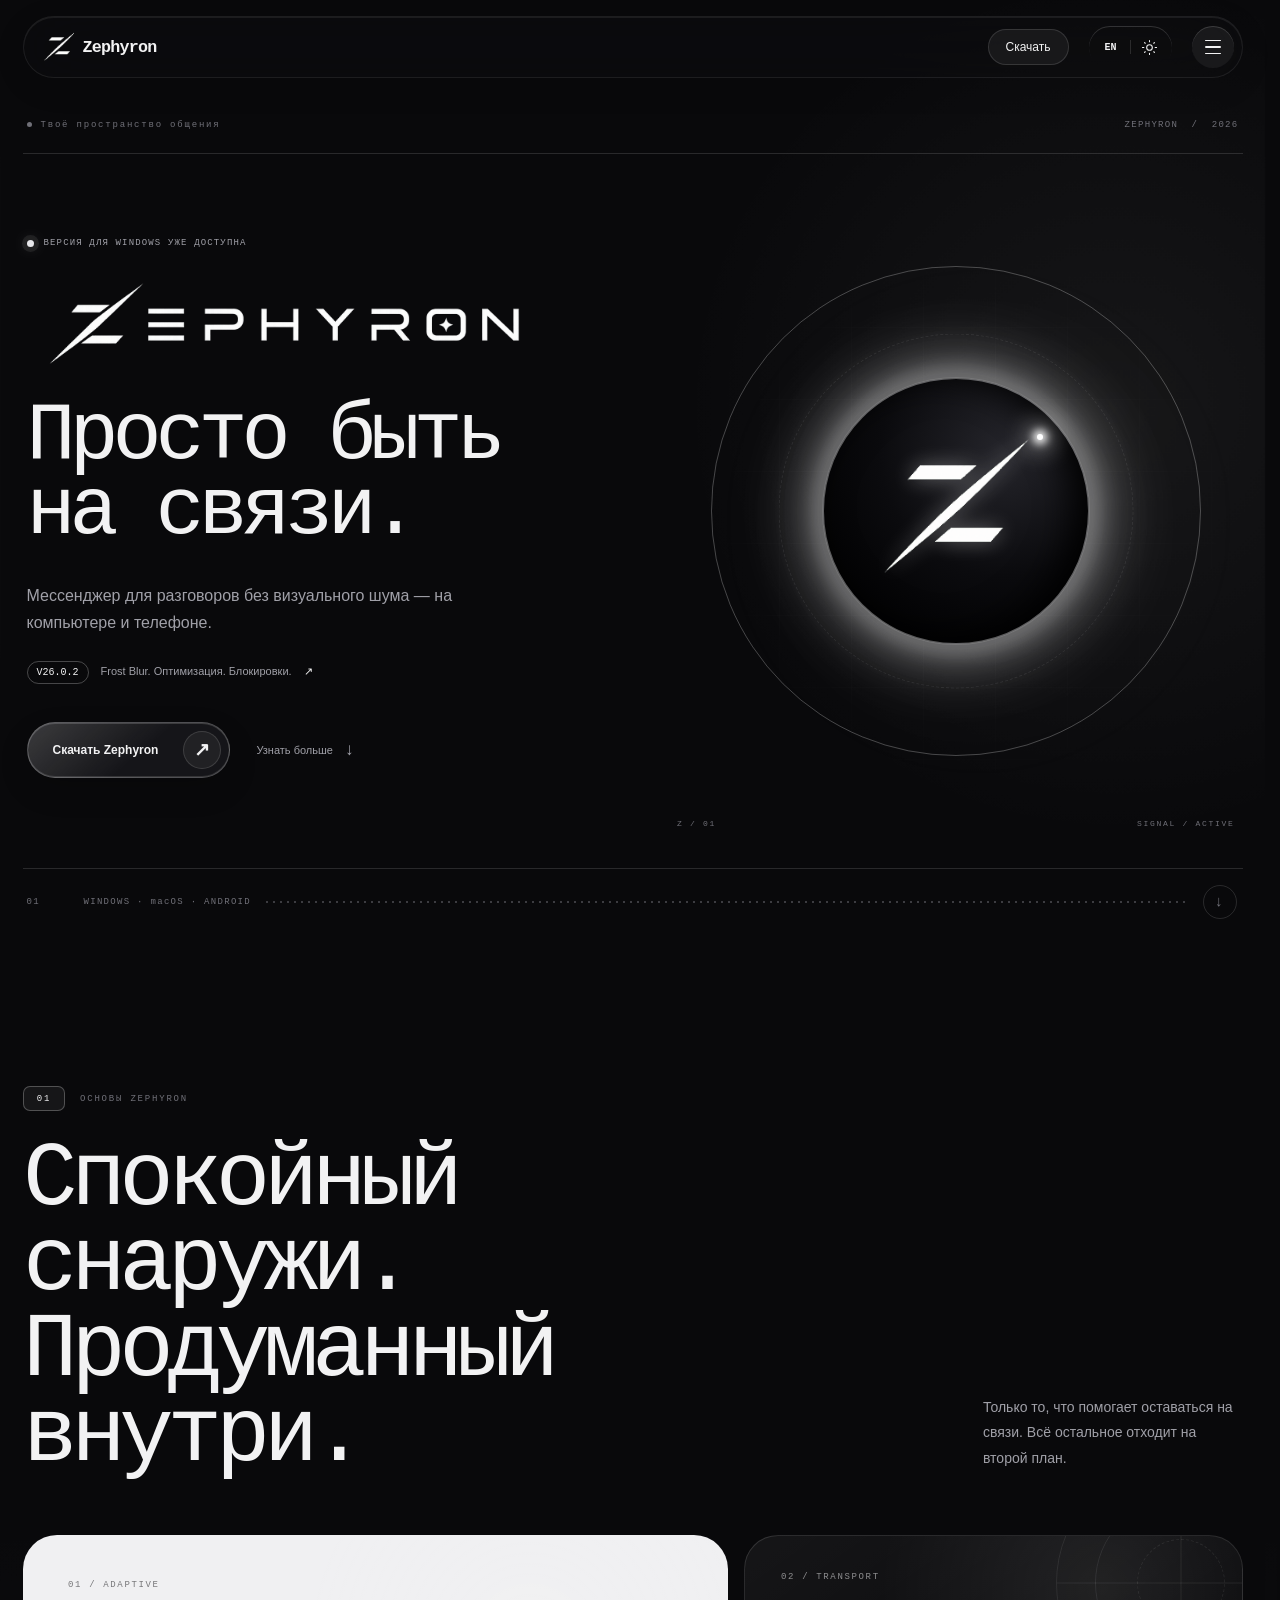
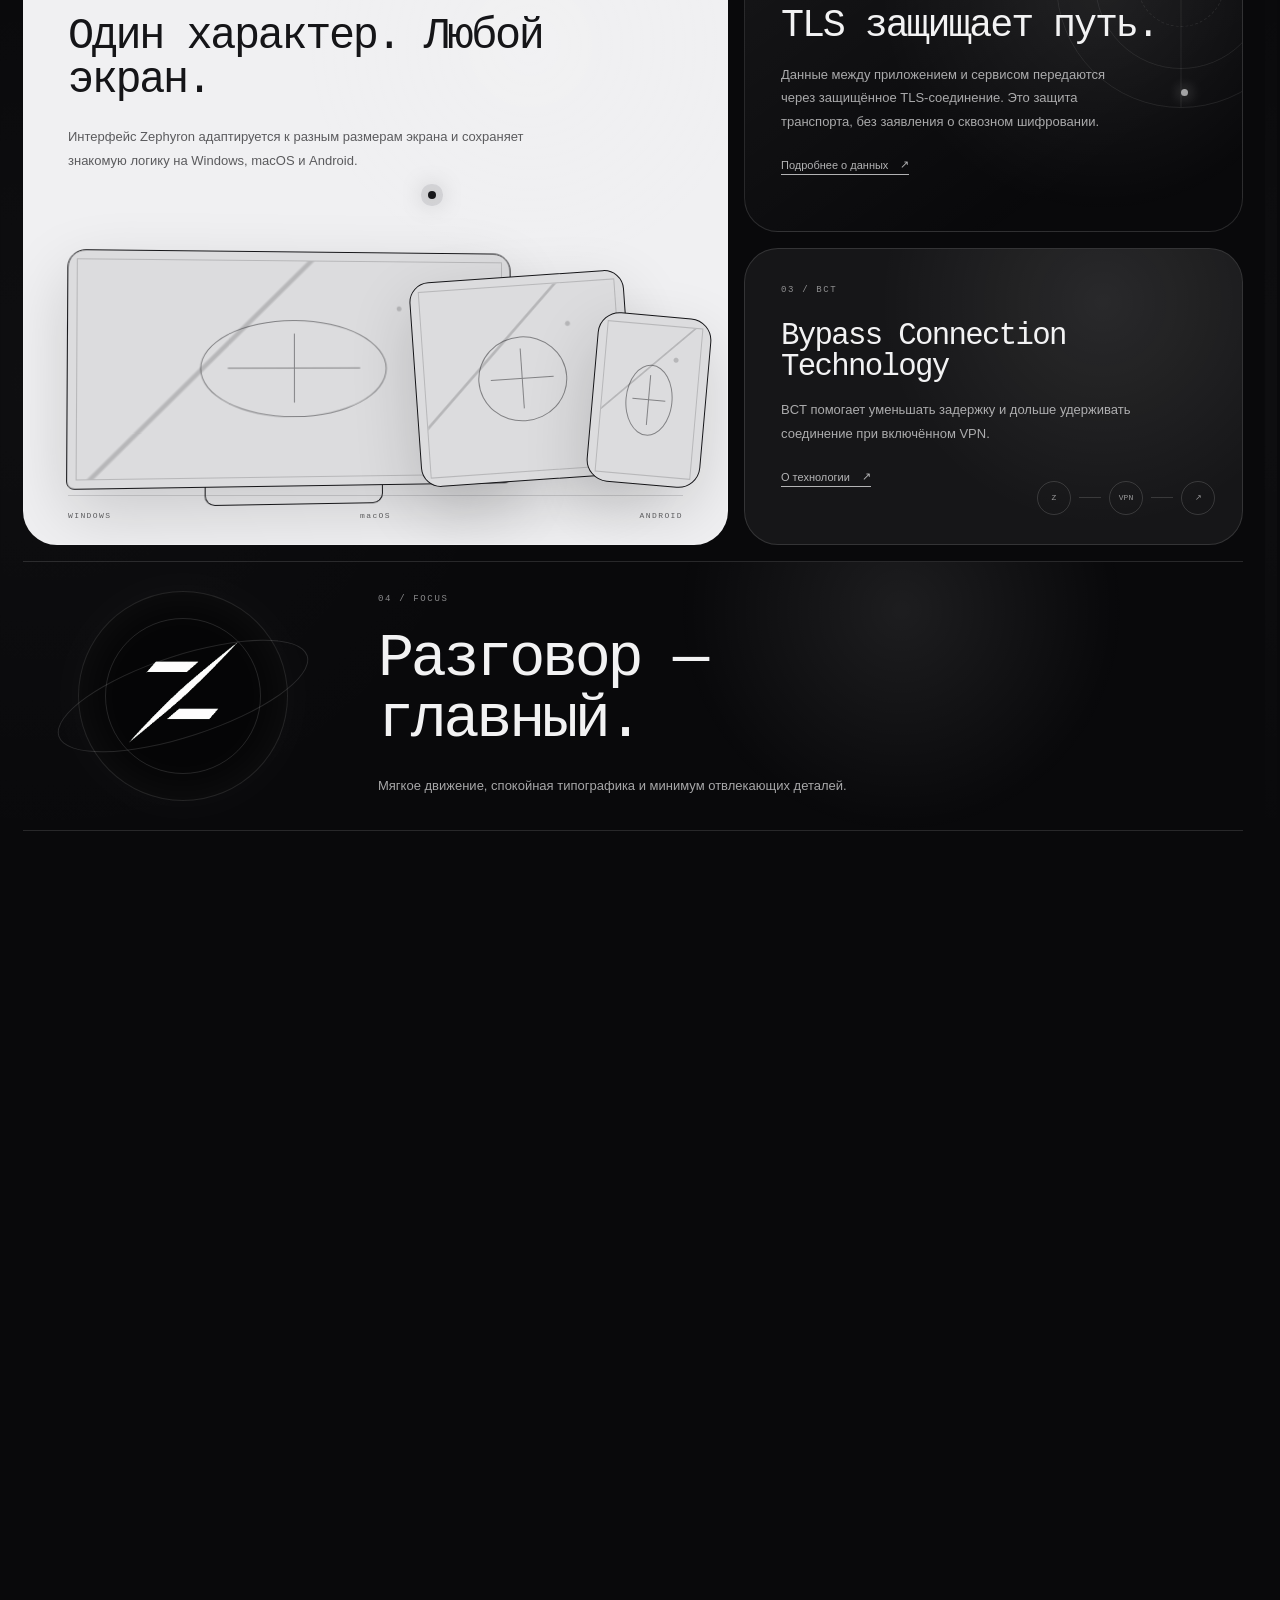
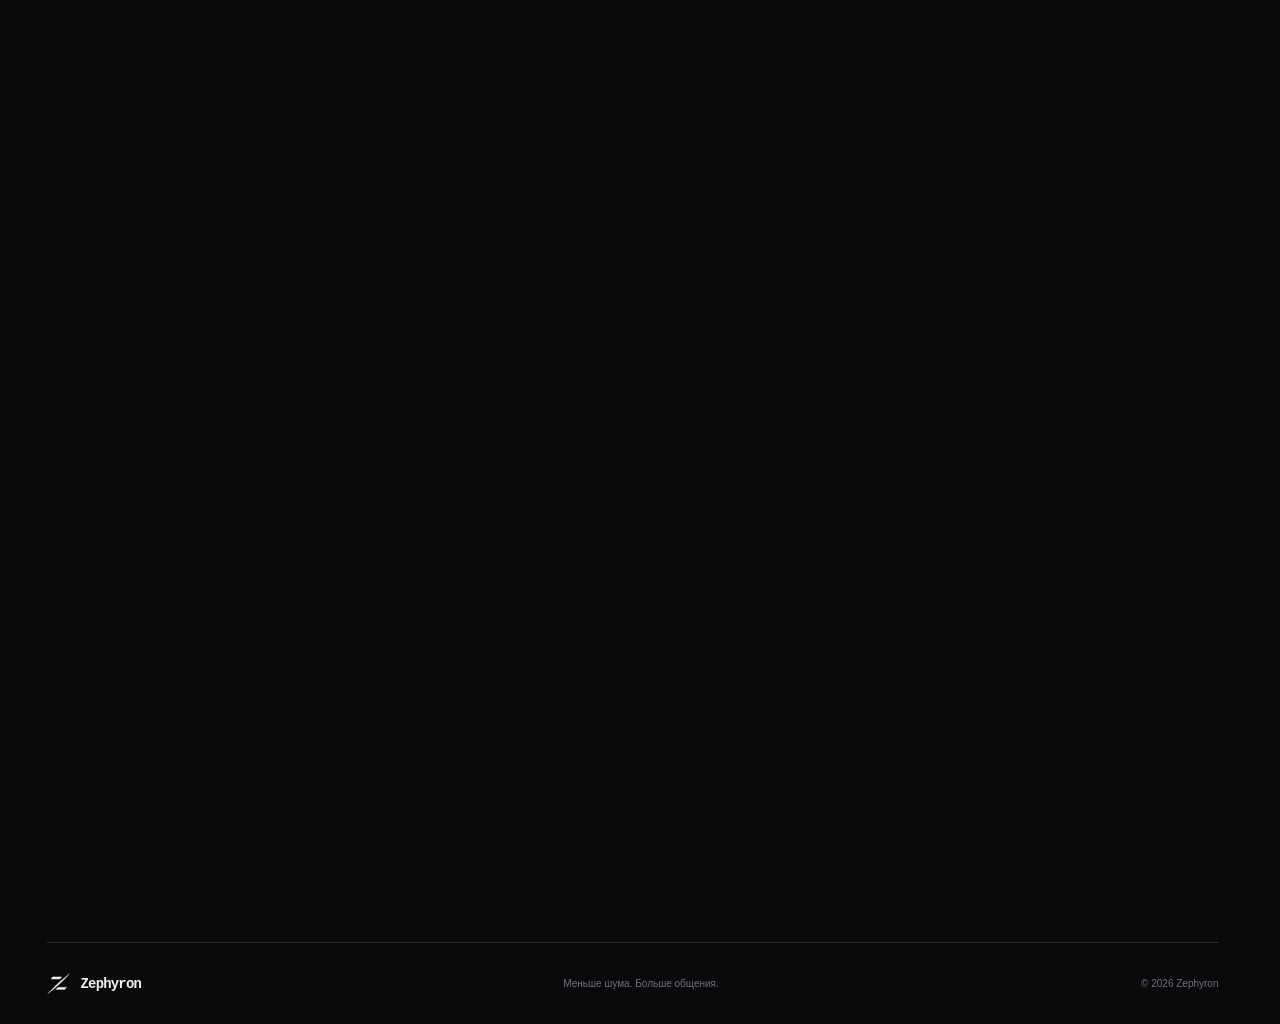
==== commit 3bc9bae2: "V26.0.2 Release" ====
--- a/index.html
+++ b/index.html
@@ -9,8 +9,8 @@
   <meta name="description" content="Zephyron — мессенджер для Windows, macOS и Android.">
   <title>Zephyron — На одной волне</title>
   <script>if(!matchMedia('(prefers-reduced-motion: reduce)').matches)document.documentElement.classList.add('motion-ready');</script>
-  <link rel="stylesheet" href="./styles.css">
-  <script src="./script.js" defer></script>
+  <link rel="stylesheet" href="./styles.css?v=26.0.2">
+  <script src="./script.js?v=26.0.2" defer></script>
 </head>
 <body>
   <a class="skip" href="#main" data-i18n="skip">К содержимому</a>
@@ -25,25 +25,50 @@
   <main id="main">
     <section class="hero" aria-labelledby="title">
       <div class="hero-shell">
-        <div class="hero-meta"><span><i class="dot"></i><span data-i18n="eyebrow">Твоё пространство общения</span></span><span>PRIVATE PREVIEW&nbsp;&nbsp;/&nbsp;&nbsp;2026</span></div>
+        <div class="hero-meta"><span><i class="dot"></i><span data-i18n="eyebrow">Твоё пространство общения</span></span><span>ZEPHYRON&nbsp;&nbsp;/&nbsp;&nbsp;2026</span></div>
         <div class="hero-grid">
           <div class="hero-copy">
+            <div class="hero-status"><i></i><span data-i18n="availableWindows">Версия для Windows уже доступна</span></div>
             <h1 id="title" class="wordmark"><img class="theme-logo" src="./assets/zephyron-wordmark-white.png" alt="Zephyron" width="1536" height="1024"></h1>
-            <p class="headline" data-i18n="headline">На одной волне.</p>
-            <p class="intro" data-i18n="intro">Ближе к своим. Дальше от лишнего.</p>
-            <div class="hero-actions"><a class="cta" href="./downloads.html"><span data-i18n="download">Скачать Zephyron</span><span class="arrow" aria-hidden="true">↗</span></a><span class="platform-line">Windows&nbsp;&nbsp; / &nbsp;&nbsp;macOS&nbsp;&nbsp; / &nbsp;&nbsp;Android</span></div>
+            <p class="headline" data-i18n="heroStatement">Просто быть на связи.</p>
+            <p class="intro hero-intro" data-i18n="heroDescription">Мессенджер для разговоров без визуального шума — на компьютере и телефоне.</p>
+            <a class="release-link" href="./changelog.html?platform=Windows"><span class="release-link-version">V26.0.2</span><span data-i18n="releaseHome">Frost Blur. Оптимизация. Блокировки.</span><span aria-hidden="true">↗</span></a>
+            <div class="hero-actions"><a class="cta" href="./downloads.html"><span data-i18n="download">Скачать Zephyron</span><span class="arrow" aria-hidden="true">↗</span></a><a class="quiet-link" href="#essentials"><span data-i18n="discover">Узнать больше</span><span aria-hidden="true">↓</span></a></div>
           </div>
           <div class="eclipse-scene" aria-hidden="true">
             <div class="eclipse-grid"></div><div class="eclipse-ring ring-outer"></div><div class="eclipse-ring ring-inner"></div><div class="eclipse-corona"></div>
             <div class="eclipse-disc"><img src="./assets/zephyron-symbol-white.png" alt="" width="1254" height="1254"></div><div class="eclipse-flare"></div>
-            <span class="eclipse-coordinate coordinate-left">Z / 01</span><span class="eclipse-coordinate coordinate-right">SIGNAL LOCKED</span>
+            <span class="eclipse-coordinate coordinate-left">Z / 01</span><span class="eclipse-coordinate coordinate-right">SIGNAL / ACTIVE</span>
           </div>
         </div>
-        <div class="hero-base"><span>01</span><span data-i18n="bubbleOne">Всегда рядом</span><span class="hero-rule"></span><a href="#product" aria-label="Scroll to product">↓</a></div>
+        <div class="hero-base"><span>01</span><span data-i18n="heroBase">WINDOWS · macOS · ANDROID</span><span class="hero-rule"></span><a href="#essentials" aria-label="Scroll to features">↓</a></div>
+      </div>
+    </section>
+    <section id="essentials" class="essentials" aria-labelledby="essentials-title">
+      <div class="section-index"><span>01</span><span data-i18n="essentialsEyebrow">ОСНОВЫ ZEPHYRON</span></div>
+      <div class="editorial-heading"><h2 id="essentials-title" data-i18n="essentialsTitle">Спокойный снаружи.<br>Продуманный внутри.</h2><p data-i18n="essentialsIntro">Только то, что помогает оставаться на связи. Всё остальное отходит на второй план.</p></div>
+      <div class="feature-grid">
+        <article class="feature-card feature-devices">
+          <div class="feature-copy"><span class="feature-kicker">01 / ADAPTIVE</span><h3 data-i18n="adaptiveTitle">Один характер.<br>Любой экран.</h3><p data-i18n="adaptiveText">Интерфейс Zephyron адаптируется к разным размерам экрана и сохраняет знакомую логику на Windows, macOS и Android.</p></div>
+          <div class="device-family" aria-hidden="true"><span class="device desktop-device"><i></i></span><span class="device tablet-device"><i></i></span><span class="device phone-device"><i></i></span><span class="device-signal"></span></div>
+          <div class="feature-foot"><span>WINDOWS</span><span>macOS</span><span>ANDROID</span></div>
+        </article>
+        <article class="feature-card feature-security">
+          <div class="security-orbit" aria-hidden="true"><span></span><i></i><b></b></div>
+          <div class="feature-copy"><span class="feature-kicker">02 / TRANSPORT</span><h3 data-i18n="tlsTitle">TLS защищает путь.</h3><p data-i18n="tlsText">Данные между приложением и сервисом передаются через защищённое TLS-соединение. Это защита транспорта, без заявления о сквозном шифровании.</p><a href="./privacy.html"><span data-i18n="readPrivacy">Подробнее о данных</span><span aria-hidden="true">↗</span></a></div>
+        </article>
+        <article class="feature-card feature-bct">
+          <div class="feature-copy"><span class="feature-kicker">03 / BCT</span><h3>Bypass Connection<br>Technology</h3><p data-i18n="bctHomeText">BCT помогает уменьшать задержку и дольше удерживать соединение при включённом VPN.</p><a href="./technologies.html"><span data-i18n="viewTechnology">О технологии</span><span aria-hidden="true">↗</span></a></div>
+          <div class="route-visual" aria-hidden="true"><span>Z</span><i></i><span>VPN</span><i></i><span>↗</span></div>
+        </article>
+        <article class="feature-card feature-human">
+          <div class="human-mark" aria-hidden="true"><img src="./assets/zephyron-symbol-white.png" alt=""></div>
+          <div class="feature-copy"><span class="feature-kicker">04 / FOCUS</span><h3 data-i18n="focusTitle">Разговор — главный.</h3><p data-i18n="focusText">Мягкое движение, спокойная типографика и минимум отвлекающих деталей.</p></div>
+        </article>
       </div>
     </section>
     <section id="product" class="product" aria-labelledby="product-title">
-      <div class="section-index"><span>01</span><span data-i18n="concept">Визуальный концепт интерфейса</span></div>
+      <div class="section-index"><span>02</span><span data-i18n="concept">Визуальный концепт интерфейса</span></div>
       <div class="product-heading"><h2 id="product-title" data-i18n="bubbleTwo">Всё начинается с «привет»</h2><p data-i18n="intro">Ближе к своим. Дальше от лишнего.</p></div>
       <div class="product-stage">
         <div class="stage-orbit" aria-hidden="true"></div>
@@ -75,8 +100,43 @@
       <div class="demo-toolbar"><span><i class="dot"></i><span data-i18n="tryChats">Выбери диалог — посмотри, как выглядит общение.</span></span><button id="demo-replay" type="button" data-i18n="replay">Повторить переписку ↻</button></div>
       <div class="design-notes"><div><span>01 / FORM</span><h3 data-i18n="noteForm">Ничего острого.</h3><p data-i18n="noteFormText">Плавающие панели. Мягкие капсулы. Знакомый Zephyron.</p></div><div><span>02 / SPACE</span><h3 data-i18n="noteSpace">Место для разговора.</h3><p data-i18n="noteSpaceText">Интерфейс остаётся на фоне. Люди — на первом плане.</p></div><div><span>03 / EVERYDAY</span><h3 data-i18n="noteEveryday">Твой привычный экран.</h3><p data-i18n="noteEverydayText">Windows, macOS или Android — выбирай своё устройство.</p></div></div>
     </section>
+    <section id="showcase" class="showcase" aria-labelledby="showcase-title">
+      <div class="section-index"><span>03</span><span data-i18n="showcaseEyebrow">ГАЛЕРЕЯ ИНТЕРФЕЙСА</span></div>
+      <div class="editorial-heading showcase-heading"><h2 id="showcase-title" data-i18n="showcaseTitle">Zephyron в деталях.</h2><p data-i18n="showcaseIntro">Настоящий интерфейс Windows V26.0.2 — с новым эффектом Frost Blur. Скриншоты других платформ добавим позже.</p></div>
+      <div class="showcase-viewer">
+        <div class="gallery-ambient" aria-hidden="true"><i></i><i></i><i></i></div>
+        <div class="gallery-viewport" id="gallery-viewport" tabindex="0" aria-roledescription="carousel" data-i18n-aria="showcaseTitle">
+          <div class="gallery-track" id="gallery-track">
+            <article class="gallery-slide screenshot-slide" id="gallery-panel-windows" role="tabpanel" aria-labelledby="gallery-tab-windows">
+              <img src="./assets/zephyron-windows-v26.0.2.jpg" width="1915" height="998" loading="lazy" decoding="async" alt="Zephyron V26.0.2 для Windows: переписка и панели с эффектом Frost Blur" data-i18n-alt="windowsScreenshotAlt" draggable="false">
+            </article>
+            <article class="gallery-slide" id="gallery-panel-macos" role="tabpanel" aria-labelledby="gallery-tab-macos" aria-hidden="true" inert>
+              <div class="shot-placeholder platform-shot-empty">
+                <span class="placeholder-index" aria-hidden="true">02 / macOS</span>
+                <div><span class="placeholder-platform">macOS</span><p data-i18n="platformScreenshotLater">Скриншоты появятся позже.</p></div>
+              </div>
+            </article>
+            <article class="gallery-slide" id="gallery-panel-android" role="tabpanel" aria-labelledby="gallery-tab-android" aria-hidden="true" inert>
+              <div class="shot-placeholder platform-shot-empty">
+                <span class="placeholder-index" aria-hidden="true">03 / ANDROID</span>
+                <div><span class="placeholder-platform">Android</span><p data-i18n="platformScreenshotLater">Скриншоты появятся позже.</p></div>
+              </div>
+            </article>
+          </div>
+        </div>
+        <div class="gallery-controls glass-blur">
+          <div class="gallery-tabs" role="tablist" data-i18n-aria="galleryPlatforms" aria-label="Скриншоты по платформам">
+            <button type="button" role="tab" id="gallery-tab-windows" aria-controls="gallery-panel-windows" data-gallery-index="0" aria-selected="true">Windows</button>
+            <button type="button" role="tab" id="gallery-tab-macos" aria-controls="gallery-panel-macos" data-gallery-index="1" aria-selected="false" tabindex="-1">macOS</button>
+            <button type="button" role="tab" id="gallery-tab-android" aria-controls="gallery-panel-android" data-gallery-index="2" aria-selected="false" tabindex="-1">Android</button>
+          </div>
+          <div class="gallery-nav"><span id="gallery-position">01 / 03</span><button id="gallery-prev" type="button" aria-label="Previous image">←</button><button id="gallery-next" type="button" aria-label="Next image">→</button></div>
+        </div>
+      </div>
+      <div class="showcase-details"><p class="showcase-note"><i class="dot"></i><span data-i18n="showcaseNote">Windows · V26.0.2 · Frost Blur</span></p><a class="screenshot-original" href="./assets/zephyron-windows-v26.0.2.jpg" target="_blank" rel="noopener" data-i18n="openWindowsScreenshot">Открыть скриншот Windows ↗</a></div>
+    </section>
     <section id="downloads" class="downloads" aria-labelledby="downloads-title">
-      <div class="section-index"><span>02</span><span data-i18n="devices">ТВОИ УСТРОЙСТВА</span></div>
+      <div class="section-index"><span>04</span><span data-i18n="devices">ТВОИ УСТРОЙСТВА</span></div>
       <div class="section-heading"><h2 id="downloads-title" data-i18n="everywhere">Там, где ты.</h2><p data-i18n="choose">Три платформы. Один Zephyron.</p></div>
       <div class="download-list frost">
         <a class="download-row" href="./downloads.html?platform=Windows"><span class="row-number">01</span><svg class="os windows" viewBox="0 0 32 32" aria-hidden="true"><path d="M3 5h11v10H3zm14 0h12v10H17zM3 18h11v10H3zm14 0h12v10H17z"/></svg><span class="row-name"><strong>Windows</strong><small data-i18n="pc">На большом экране</small></span><span class="row-action"><span data-i18n="get">Скачать</span><i aria-hidden="true">↗</i></span></a>
--- a/styles.css
+++ b/styles.css
@@ -225,3 +225,248 @@
 .install-steps li:before{content:counter(install,decimal-leading-zero);flex:0 0 31px;height:31px;display:grid;place-items:center;border:1px solid var(--line-strong);border-radius:999px;color:var(--text);font:10px var(--instrument-font)}
 @media(max-width:560px){.install-steps li{font-size:12px;gap:12px}.install-steps{gap:13px}}
 @supports not ((backdrop-filter:blur(1px)) or (-webkit-backdrop-filter:blur(1px))){.frost,dialog.site-menu{background:var(--surface-strong)}}
+
+/* Atelier edition — editorial space, selective glass, monochrome Zephyron identity. */
+:root{--page:1220px;--premium-ease:cubic-bezier(.16,1,.3,1)}
+body{background:
+  radial-gradient(circle at 88% 7%,rgba(255,255,255,.055),transparent 27rem),
+  radial-gradient(circle at 4% 34%,rgba(255,255,255,.025),transparent 30rem),var(--bg)}
+html[data-theme=light] body{background:
+  radial-gradient(circle at 90% 4%,rgba(15,15,20,.045),transparent 30rem),
+  radial-gradient(circle at 6% 36%,rgba(70,70,90,.03),transparent 32rem),#fff}
+.backdrop{height:1900px}.glow{opacity:.08}.grain{opacity:.035}html[data-theme=light] .grain{opacity:.018}
+.header{top:16px;margin-top:16px}
+.nav.frost{min-height:62px;padding:7px 8px 7px 18px;border-color:rgba(255,255,255,.08);border-radius:999px;background:rgba(14,14,17,.58);box-shadow:inset 0 1px 0 rgba(255,255,255,.09),0 12px 45px rgba(0,0,0,.13);-webkit-backdrop-filter:blur(30px) saturate(1.15);backdrop-filter:blur(30px) saturate(1.15)}
+html[data-theme=light] .nav.frost{border-color:rgba(20,20,30,.07);background:rgba(255,255,255,.68);box-shadow:inset 0 1px 0 #fff,0 12px 45px rgba(35,35,55,.055)}
+.nav .brand{padding-left:2px}.nav-download{padding:10px 17px;border-radius:999px;color:var(--text);transition:background .3s}.nav-download:hover{background:var(--surface-soft)}
+.controls{border:0;background:transparent}.menu-toggle{border:0;border-radius:50%;background:var(--surface-soft)}
+
+body:not([data-page]) .hero{padding-top:18px}
+body:not([data-page]) .hero-shell{min-height:720px;border:0;border-radius:0;overflow:visible;background:transparent}
+body:not([data-page]) .hero-shell:before{display:none}
+body:not([data-page]) .hero-meta{height:58px;padding:0 4px;border-bottom:1px solid var(--line);font-family:var(--instrument-font);letter-spacing:1.8px}
+body:not([data-page]) .hero-grid{min-height:594px;grid-template-columns:minmax(0,1.06fr) minmax(440px,.94fr)}
+body:not([data-page]) .hero-copy{padding:84px 46px 90px 4px}
+.hero-status{display:inline-flex;align-items:center;gap:10px;margin-bottom:25px;color:var(--muted);font:9px var(--instrument-font);letter-spacing:1.15px;text-transform:uppercase}
+.hero-status i{width:7px;height:7px;border-radius:50%;background:#e8e8eb;box-shadow:0 0 0 5px rgba(255,255,255,.07),0 0 16px rgba(255,255,255,.36)}
+html[data-theme=light] .hero-status i{background:#16161a;box-shadow:0 0 0 5px rgba(0,0,0,.055)}
+body:not([data-page]) .wordmark{width:min(600px,calc(100% + 50px));height:118px;margin:0 0 8px -35px}
+body:not([data-page]) .headline{max-width:640px;font:400 clamp(58px,6.4vw,92px)/.92 var(--instrument-font);letter-spacing:-.075em}
+body:not([data-page]) .hero-intro{max-width:470px;margin-top:32px;font-size:16px;line-height:1.72}
+body:not([data-page]) .hero-actions{gap:26px;margin-top:38px}
+body:not([data-page]) .cta{min-height:56px;padding:8px 8px 8px 25px;border-radius:999px;font-size:12px;transition:transform .45s var(--premium-ease),box-shadow .45s var(--premium-ease)}
+body:not([data-page]) .cta .arrow{border-radius:50%}
+.quiet-link{display:inline-flex;align-items:center;gap:12px;color:var(--muted);font-size:11px;transition:color .3s}
+.quiet-link:hover{color:var(--text)}.quiet-link span:last-child{font-size:17px}
+body:not([data-page]) .eclipse-scene{min-height:594px;overflow:visible}
+body:not([data-page]) .eclipse-scene:after{content:"";position:absolute;inset:7% -4% 4% 4%;z-index:-1;border-radius:50%;background:radial-gradient(circle,rgba(255,255,255,.04),transparent 62%);filter:blur(12px)}
+body:not([data-page]) .eclipse-grid{inset:4% -6%;opacity:.2;background-size:72px 72px;mask-image:radial-gradient(circle at 50% 50%,#000,transparent 66%)}
+body:not([data-page]) .ring-outer{width:490px;height:490px;border-color:var(--line-strong)}
+body:not([data-page]) .ring-inner{width:355px;height:355px}
+body:not([data-page]) .eclipse-corona{width:420px;height:420px;opacity:.75}
+body:not([data-page]) .eclipse-disc{width:266px;height:266px;border-color:rgba(255,255,255,.35);box-shadow:inset -12px -5px 36px #000,0 0 0 1px rgba(255,255,255,.1),0 0 80px rgba(255,255,255,.09)}
+body:not([data-page]) .eclipse-disc img{width:276px;height:276px}
+body:not([data-page]) .coordinate-left{left:8px}body:not([data-page]) .coordinate-right{right:8px}
+body:not([data-page]) .hero-base{min-height:68px;padding:0 4px;border-top:1px solid var(--line);font-family:var(--instrument-font)}
+
+.essentials{width:min(var(--page),calc(100% - 40px));margin:150px auto 0;scroll-margin-top:115px}
+.editorial-heading{display:grid;grid-template-columns:minmax(0,1.55fr) minmax(260px,.45fr);align-items:end;gap:70px;margin:26px 0 56px}
+.editorial-heading h2{max-width:820px;margin:0;font:400 clamp(52px,7.1vw,94px)/.94 var(--instrument-font);letter-spacing:-.07em}
+.editorial-heading p{max-width:360px;margin:0 0 8px;color:var(--muted);font-size:14px;line-height:1.8}
+.feature-grid{display:grid;grid-template-columns:repeat(12,1fr);gap:16px}
+.feature-card{position:relative;overflow:hidden;min-width:0;border:1px solid var(--line);border-radius:34px}
+.feature-copy{position:relative;z-index:3}.feature-kicker{display:block;margin-bottom:25px;color:currentColor;font:9px var(--instrument-font);letter-spacing:1.65px;opacity:.55}
+.feature-card h3{margin:0;font:400 clamp(30px,3.4vw,48px)/1.02 var(--instrument-font);letter-spacing:-.055em}
+.feature-card p{max-width:440px;margin:22px 0 0;color:inherit;font-size:13px;line-height:1.8;opacity:.68}
+.feature-card a{display:inline-flex;align-items:center;gap:12px;margin-top:25px;padding-bottom:3px;border-bottom:1px solid currentColor;font-size:11px;opacity:.72;transition:opacity .3s,gap .4s var(--premium-ease)}
+.feature-card a:hover{gap:17px;opacity:1}
+.feature-devices{grid-column:span 7;grid-row:span 2;min-height:610px;padding:44px 44px 0;background:var(--solid);color:var(--solid-text);border-color:transparent}
+.feature-devices .feature-copy{max-width:540px}.feature-devices p{max-width:500px}
+.device-family{position:absolute;left:7%;right:3%;bottom:58px;height:275px;color:var(--solid-text);perspective:1100px}
+.device{position:absolute;display:block;border:1.5px solid currentColor;background:color-mix(in srgb,var(--solid) 91%,var(--solid-text));box-shadow:0 24px 65px rgba(0,0,0,.16)}
+.device:after{content:"";position:absolute;inset:8px;border:1px solid currentColor;opacity:.18;background:radial-gradient(circle at 75% 22%,currentColor 0 2px,transparent 3px),linear-gradient(135deg,transparent 35%,currentColor 35.5% 36%,transparent 36.5%)}
+.device i{position:absolute;left:50%;top:50%;width:42%;height:42%;transform:translate(-50%,-50%);border:1px solid currentColor;border-radius:50%;opacity:.45}
+.device i:before,.device i:after{content:"";position:absolute;left:50%;top:50%;background:currentColor;transform:translate(-50%,-50%)}.device i:before{width:72%;height:1px}.device i:after{width:1px;height:72%}
+.desktop-device{left:0;bottom:0;width:70%;height:235px;border-radius:18px 18px 8px 8px;transform:rotateY(7deg) rotateX(2deg)}
+.desktop-device:before{content:"";position:absolute;left:30%;right:30%;bottom:-19px;height:18px;border:1.5px solid currentColor;border-top:0;border-radius:0 0 10px 10px}
+.tablet-device{right:12%;bottom:5px;width:34%;height:205px;border-radius:20px;transform:rotate(-4deg);z-index:2}
+.phone-device{right:0;bottom:1px;width:18%;height:170px;border-radius:22px;transform:rotate(5deg);z-index:3}
+.device-signal{position:absolute;left:56%;top:-20px;width:8px;height:8px;border-radius:50%;background:currentColor;box-shadow:0 0 0 7px color-mix(in srgb,currentColor 9%,transparent),0 0 25px currentColor;animation:breathe 4s ease-in-out infinite}
+.feature-foot{position:absolute;left:44px;right:44px;bottom:24px;display:flex;justify-content:space-between;padding-top:15px;border-top:1px solid color-mix(in srgb,currentColor 22%,transparent);font:8px var(--instrument-font);letter-spacing:1.4px;opacity:.65}
+.feature-security{grid-column:span 5;min-height:297px;padding:36px 36px 32px;background:linear-gradient(145deg,var(--surface-soft),transparent 75%)}
+.feature-security .feature-copy{max-width:390px}.feature-security h3{font-size:clamp(29px,3vw,42px)}.feature-security p{max-width:360px;margin-top:17px}
+.security-orbit{position:absolute;right:-64px;top:-78px;width:250px;height:250px;border:1px solid var(--line);border-radius:50%;opacity:.65}
+.security-orbit:before,.security-orbit:after{content:"";position:absolute;border:1px solid var(--line);border-radius:50%}.security-orbit:before{inset:38px}.security-orbit:after{inset:80px;border-style:dashed}
+.security-orbit span{position:absolute;left:50%;bottom:11px;width:7px;height:7px;border-radius:50%;background:var(--text);box-shadow:0 0 14px var(--text)}
+.security-orbit i,.security-orbit b{position:absolute;left:50%;top:50%;background:var(--line);transform:translate(-50%,-50%)}.security-orbit i{width:1px;height:100%}.security-orbit b{width:100%;height:1px}
+.feature-bct{grid-column:span 5;min-height:297px;padding:36px;background:var(--surface-soft)}
+.feature-bct h3{font-size:clamp(25px,2.4vw,36px)}.feature-bct p{max-width:360px;margin-top:16px}
+.route-visual{position:absolute;right:27px;bottom:29px;display:flex;align-items:center;gap:8px;opacity:.6}.route-visual span{width:34px;height:34px;display:grid;place-items:center;border:1px solid var(--line-strong);border-radius:50%;font:8px var(--instrument-font)}.route-visual i{width:22px;height:1px;background:var(--line-strong)}
+.feature-human{grid-column:span 12;min-height:270px;display:grid;grid-template-columns:300px 1fr;align-items:center;padding:0 55px;border-left:0;border-right:0;border-radius:0}
+.feature-human .feature-copy{max-width:590px}.feature-human h3{font-size:clamp(35px,4.7vw,63px)}.feature-human p{max-width:520px}
+.human-mark{position:relative;width:210px;height:210px;border:1px solid var(--line);border-radius:50%;background:#050506;box-shadow:inset 0 0 55px rgba(255,255,255,.055),0 0 65px rgba(255,255,255,.03)}
+.human-mark:before,.human-mark:after{content:"";position:absolute;left:50%;top:50%;border:1px solid var(--line);border-radius:50%;transform:translate(-50%,-50%)}.human-mark:before{width:154px;height:154px}.human-mark:after{width:260px;height:80px;transform:translate(-50%,-50%) rotate(-18deg)}
+.human-mark img{position:relative;z-index:2;width:100%;height:100%;object-fit:contain}
+
+body:not([data-page]) .product{margin-top:165px}
+body:not([data-page]) .product-heading{margin:25px 0 50px}
+body:not([data-page]) .product-heading h2,body:not([data-page]) .section-heading h2{font:400 clamp(46px,6vw,78px)/.96 var(--instrument-font);letter-spacing:-.065em}
+body:not([data-page]) .product-stage{border-left:0;border-right:0;border-radius:0;background:radial-gradient(circle at 0 50%,var(--surface-soft),transparent 42%),repeating-linear-gradient(90deg,transparent 0,transparent 99px,var(--line) 100px)}
+body:not([data-page]) .design-notes{margin-top:54px}
+body:not([data-page]) .design-notes>div{padding-top:28px;padding-bottom:30px;background:transparent}
+body:not([data-page]) .downloads{margin-top:155px}
+body:not([data-page]) .download-list.frost{display:grid;grid-template-columns:repeat(3,1fr);gap:12px;padding:0;border:0;border-radius:0;background:transparent;box-shadow:none;backdrop-filter:none}
+body:not([data-page]) .download-row{min-height:225px;grid-template-columns:1fr auto;grid-template-rows:auto 1fr auto;padding:25px;border:1px solid var(--line);border-radius:28px}
+body:not([data-page]) .download-row+.download-row{border-bottom:1px solid var(--line)}
+body:not([data-page]) .download-row:before{display:none}
+body:not([data-page]) .download-row .row-number{align-self:start}
+body:not([data-page]) .download-row .os{grid-column:2;grid-row:1;width:26px;height:26px}
+body:not([data-page]) .download-row .row-name{grid-column:1/-1;grid-row:2;align-self:center}
+body:not([data-page]) .download-row .row-name strong{font:400 31px var(--instrument-font);letter-spacing:-1.2px}
+body:not([data-page]) .download-row .row-action{grid-column:1/-1;grid-row:3;justify-content:space-between}
+body:not([data-page]) .download-row:hover{background:var(--surface-soft)}
+
+@media(max-width:980px){
+  body:not([data-page]) .hero-grid{grid-template-columns:1fr}.hero-copy{max-width:730px}.eclipse-scene{min-height:520px}
+  .editorial-heading{grid-template-columns:1fr;gap:25px}.editorial-heading p{max-width:520px}
+  .feature-devices{grid-column:span 12;grid-row:auto}.feature-security,.feature-bct{grid-column:span 6}.feature-human{grid-template-columns:230px 1fr;padding:0 30px}
+}
+@media(max-width:700px){
+  .essentials{width:calc(100% - 24px);margin-top:105px}.editorial-heading{margin-bottom:36px}.editorial-heading h2{font-size:clamp(42px,12vw,65px)}
+  .feature-grid{gap:10px}.feature-devices,.feature-security,.feature-bct,.feature-human{grid-column:span 12}
+  .feature-devices{min-height:570px;padding:31px 24px 0}.device-family{left:5%;right:2%;bottom:60px;height:250px}.desktop-device{width:73%;height:210px}.tablet-device{height:185px}.phone-device{height:153px}.feature-foot{left:24px;right:24px}
+  .feature-security,.feature-bct{min-height:310px;padding:31px 25px}.feature-human{min-height:420px;grid-template-columns:1fr;padding:35px 25px}.human-mark{width:160px;height:160px;margin:0 auto}.feature-human .feature-copy{text-align:center}.feature-human .feature-kicker{margin-top:26px}
+  body:not([data-page]) .download-list.frost{grid-template-columns:1fr}.download-row{min-height:190px}
+}
+@media(max-width:560px){
+  .header{top:9px;margin-top:9px}.nav.frost{min-height:58px;padding-left:13px}
+  body:not([data-page]) .hero{padding-top:10px}.hero-meta{padding:0 2px}.hero-grid{display:flex;flex-direction:column}.hero-copy{padding:54px 4px 18px}.hero-status{font-size:8px;margin-bottom:18px}.wordmark{width:calc(100% + 20px);height:84px;margin-left:-14px}.headline{font-size:clamp(46px,14.5vw,64px)}body:not([data-page]) .hero-intro{font-size:14px;margin-top:25px}.hero-actions{flex-direction:row;align-items:center;flex-wrap:wrap}.quiet-link{font-size:10px}
+  body:not([data-page]) .eclipse-scene{min-height:410px}.ring-outer{width:330px;height:330px}.ring-inner{width:240px;height:240px}.eclipse-corona{width:300px;height:300px}.eclipse-disc{width:190px;height:190px}.eclipse-disc img{width:200px;height:200px}.coordinate-left{left:0}.coordinate-right{right:0}
+  .editorial-heading h2{font-size:clamp(39px,12.5vw,55px)}.feature-card{border-radius:27px}.feature-card h3{font-size:34px}.feature-card p{font-size:12px}.feature-devices{min-height:530px}.device-family{height:220px}.desktop-device{height:185px}.tablet-device{height:165px}.phone-device{height:140px}
+  body:not([data-page]) .product,body:not([data-page]) .downloads{margin-top:110px}.product-stage{border-radius:0}.product-heading h2,.section-heading h2{font-size:clamp(37px,11vw,50px)}
+  body:not([data-page]) .download-row{min-height:176px;border-radius:24px}
+}
+body:not([data-page]) .headline,body:not([data-page]) .product-heading h2,body:not([data-page]) .section-heading h2{text-transform:none}
+
+/* Fluid motion and screenshot gallery. Blur is applied to the material behind UI, never to readable content. */
+.glass-blur{background:linear-gradient(135deg,rgba(255,255,255,.13),rgba(255,255,255,.035) 45%,rgba(255,255,255,.07)),rgba(12,12,15,.48);border:1px solid rgba(255,255,255,.15);box-shadow:inset 0 1px 0 rgba(255,255,255,.16),0 20px 70px rgba(0,0,0,.22);-webkit-backdrop-filter:blur(34px) saturate(1.25);backdrop-filter:blur(34px) saturate(1.25)}
+html[data-theme=light] .glass-blur{background:linear-gradient(135deg,rgba(255,255,255,.86),rgba(255,255,255,.58)),rgba(255,255,255,.44);border-color:rgba(30,30,40,.09);box-shadow:inset 0 1px 0 #fff,0 20px 70px rgba(40,40,65,.1)}
+.frost,dialog.site-menu{-webkit-backdrop-filter:blur(38px) saturate(1.12);backdrop-filter:blur(38px) saturate(1.12)}
+.header .nav{transition:background .7s var(--premium-ease),box-shadow .7s var(--premium-ease),border-color .7s var(--premium-ease),transform .7s var(--premium-ease)}
+.header:not(.is-scrolled) .nav{background:rgba(14,14,17,.36);box-shadow:inset 0 1px 0 rgba(255,255,255,.07),0 8px 35px rgba(0,0,0,.08)}
+html[data-theme=light] .header:not(.is-scrolled) .nav{background:rgba(255,255,255,.47)}
+.header.is-scrolled .nav{background:rgba(14,14,17,.73);box-shadow:inset 0 1px 0 rgba(255,255,255,.11),0 18px 60px rgba(0,0,0,.2);transform:translateY(2px)}
+html[data-theme=light] .header.is-scrolled .nav{background:rgba(255,255,255,.78);box-shadow:inset 0 1px 0 #fff,0 18px 60px rgba(30,30,50,.11)}
+.cta,.quiet-link,.download-row,.feature-card,.gallery-controls button,.menu-toggle,.controls button{transition-duration:.55s;transition-timing-function:var(--premium-ease)}
+.feature-card{isolation:isolate;transition:transform .9s var(--premium-ease),border-color .7s var(--premium-ease),box-shadow .9s var(--premium-ease)}
+.feature-card:after{content:"";position:absolute;z-index:2;inset:0;pointer-events:none;background:radial-gradient(430px circle at var(--spot-x,72%) var(--spot-y,18%),rgba(255,255,255,.13),transparent 52%);opacity:.65;transition:opacity .8s var(--premium-ease)}
+html[data-theme=light] .feature-card:after{background:radial-gradient(430px circle at var(--spot-x,72%) var(--spot-y,18%),rgba(255,255,255,.75),transparent 50%)}
+.feature-card:hover{transform:translateY(-5px);border-color:var(--line-strong);box-shadow:0 28px 90px rgba(0,0,0,.18)}
+.feature-devices:hover{box-shadow:0 30px 95px rgba(0,0,0,.26)}
+body:not([data-page]) .eclipse-scene{transform:translate3d(var(--parallax-x,0),var(--parallax-y,0),0);transition:transform 1.4s var(--premium-ease)}
+.reveal-ready{opacity:0;transform:translate3d(0,28px,0);transition:opacity 1.05s var(--premium-ease),transform 1.05s var(--premium-ease)}
+.reveal-ready.feature-card,.reveal-ready.gallery-viewport{transform:translate3d(0,34px,0) scale(.975)}
+.reveal-ready.revealed{opacity:1;transform:translate3d(0,0,0) scale(1)}
+.feature-grid .feature-card:nth-child(2){transition-delay:.08s}.feature-grid .feature-card:nth-child(3){transition-delay:.14s}.feature-grid .feature-card:nth-child(4){transition-delay:.08s}
+.motion-ready body:not([data-page]) .hero-status{animation:premium-rise .9s .12s var(--premium-ease) both}
+.motion-ready body:not([data-page]) .wordmark{animation:premium-rise 1s .2s var(--premium-ease) both}
+.motion-ready body:not([data-page]) .headline{animation:premium-rise 1.1s .29s var(--premium-ease) both}
+.motion-ready body:not([data-page]) .hero-intro{animation:premium-rise 1.1s .39s var(--premium-ease) both}
+.motion-ready body:not([data-page]) .hero-actions{animation:premium-rise 1.1s .49s var(--premium-ease) both}
+.motion-ready body:not([data-page]) .eclipse-scene{animation:premium-orbit-in 1.45s .18s var(--premium-ease) both}
+@keyframes premium-rise{from{opacity:0;transform:translate3d(0,30px,0)}to{opacity:1;transform:translate3d(0,0,0)}}
+@keyframes premium-orbit-in{from{opacity:0;scale:.9}to{opacity:1;scale:1}}
+
+.showcase{width:min(var(--page),calc(100% - 40px));margin:165px auto 0;scroll-margin-top:115px}
+.showcase-heading{margin-bottom:48px}.showcase-heading h2{font-size:clamp(52px,7.1vw,94px)}
+.showcase-viewer{position:relative;isolation:isolate}
+.gallery-ambient{position:absolute;z-index:-1;inset:-70px -45px;overflow:hidden;pointer-events:none}
+.gallery-ambient i{position:absolute;border-radius:50%;background:#fff;filter:blur(90px);opacity:.085;animation:ambient-drift 13s ease-in-out infinite alternate}.gallery-ambient i:first-child{width:310px;height:310px;left:5%;top:5%}.gallery-ambient i:nth-child(2){width:430px;height:240px;right:0;bottom:0;animation-delay:-5s;opacity:.055}.gallery-ambient i:nth-child(3){width:160px;height:160px;left:52%;top:33%;animation-delay:-9s;opacity:.11}
+html[data-theme=light] .gallery-ambient i{background:#58586b;opacity:.06}
+@keyframes ambient-drift{to{transform:translate3d(35px,-25px,0) scale(1.14)}}
+.gallery-viewport{position:relative;overflow:hidden;aspect-ratio:16/9;border:1px solid var(--line-strong);border-radius:42px;background:linear-gradient(140deg,rgba(255,255,255,.055),transparent 42%),#08080a;box-shadow:0 45px 120px rgba(0,0,0,.34),inset 0 1px 0 rgba(255,255,255,.12);touch-action:pan-y;cursor:grab;contain:layout paint}
+.gallery-viewport:focus-visible{outline:2px solid var(--text);outline-offset:6px}.gallery-viewport.is-dragging{cursor:grabbing}
+.gallery-track{height:100%;display:grid;grid-auto-flow:column;grid-auto-columns:100%;transform:translate3d(0,0,0);transition:transform 1s var(--premium-ease);will-change:transform}
+.gallery-viewport.is-dragging .gallery-track{transition-duration:.3s}
+.gallery-slide{position:relative;min-width:0;height:100%;overflow:hidden}.gallery-slide>img{width:100%;height:100%;display:block;object-fit:cover}
+.shot-placeholder{position:relative;width:100%;height:100%;overflow:hidden;color:#f4f4f6;background:#08080a}
+.shot-placeholder:before{content:"";position:absolute;inset:0;background-image:linear-gradient(rgba(255,255,255,.045) 1px,transparent 1px),linear-gradient(90deg,rgba(255,255,255,.045) 1px,transparent 1px);background-size:72px 72px;mask-image:radial-gradient(circle at 60% 45%,#000,transparent 76%)}
+.shot-placeholder:after{content:"";position:absolute;width:55%;height:78%;right:-13%;top:-25%;border-radius:50%;background:rgba(255,255,255,.08);filter:blur(70px)}
+.shot-topline{position:absolute;z-index:4;left:34px;right:34px;top:29px;display:flex;justify-content:space-between;padding-bottom:17px;border-bottom:1px solid rgba(255,255,255,.14);color:#8f8f98;font:9px var(--instrument-font);letter-spacing:1.6px}
+.shot-brand{position:absolute;z-index:3;left:6%;top:24%;width:45%}.shot-brand img{width:100%;height:auto}.shot-brand span{display:block;margin-top:-5%;color:#9d9da5;font-size:13px}
+.shot-layout{position:absolute;z-index:3;right:5%;top:20%;bottom:17%;width:43%;display:grid;grid-template-columns:27% 1fr;gap:9px;padding:9px;border:1px solid rgba(255,255,255,.18);border-radius:24px;background:rgba(255,255,255,.055);box-shadow:inset 0 1px 0 rgba(255,255,255,.12);backdrop-filter:blur(26px)}
+.shot-sidebar{border-radius:17px;background:rgba(255,255,255,.11)}.shot-chat{display:flex;flex-direction:column;justify-content:center;gap:13px;padding:22px;border-radius:17px;background:rgba(0,0,0,.28)}.shot-chat i{display:block;width:72%;height:9%;border-radius:999px;background:rgba(255,255,255,.16)}.shot-chat i:nth-child(2){width:58%;margin-left:auto;background:rgba(255,255,255,.28)}.shot-chat i:nth-child(3){width:44%}
+.future-shot{position:absolute;z-index:4;left:34px;bottom:31px;color:#777780;font:9px var(--instrument-font);letter-spacing:1px}
+.shot-mobile{background:radial-gradient(circle at 50% 65%,#202025,#08080a 48%)}
+.phone-preview{position:absolute;z-index:3;left:50%;top:50%;width:250px;height:490px;padding:54px 19px 24px;border:1px solid rgba(255,255,255,.35);border-radius:46px;background:linear-gradient(155deg,rgba(255,255,255,.12),rgba(255,255,255,.035));box-shadow:inset 0 1px 0 rgba(255,255,255,.25),0 30px 85px #000;transform:translate(-50%,-45%) rotate(-4deg);backdrop-filter:blur(30px)}
+.phone-island{position:absolute;left:50%;top:13px;width:78px;height:21px;border-radius:999px;background:#020203;transform:translateX(-50%)}.phone-avatar{display:block;width:42px;height:42px;border-radius:50%;background:linear-gradient(145deg,#eee,#5d5d65 45%,#17171a);box-shadow:0 0 0 5px rgba(255,255,255,.06)}
+.phone-preview i{display:block;width:72%;height:42px;margin:19px 0 0;border-radius:18px;background:rgba(255,255,255,.1)}.phone-preview i:nth-of-type(2){width:82%;margin-left:auto;background:rgba(255,255,255,.18)}.phone-preview i:nth-of-type(3){width:56%}.phone-preview b{position:absolute;left:16px;right:16px;bottom:18px;height:45px;border:1px solid rgba(255,255,255,.13);border-radius:999px;background:rgba(255,255,255,.08)}
+.shot-caption{position:absolute;z-index:4;right:6%;bottom:8%;display:grid;gap:9px;text-align:right}.shot-caption strong{font:400 clamp(23px,3vw,40px)/1.05 var(--instrument-font);letter-spacing:-.055em}.shot-caption span{color:#85858e;font:9px var(--instrument-font);letter-spacing:1px}
+.shot-moments{background:radial-gradient(circle at 50% 50%,#24242a,#08080a 62%)}
+.moment-grid{position:absolute;z-index:3;left:6%;right:6%;top:19%;bottom:18%;display:grid;grid-template-columns:1.15fr .85fr 1fr;gap:15px;transform:perspective(1200px) rotateX(4deg)}.moment-grid span{position:relative;overflow:hidden;border:1px solid rgba(255,255,255,.16);border-radius:28px;background:linear-gradient(145deg,rgba(255,255,255,.15),rgba(255,255,255,.025));box-shadow:inset 0 1px 0 rgba(255,255,255,.15);backdrop-filter:blur(22px)}.moment-grid span:nth-child(2){transform:translateY(34px)}.moment-grid i{position:absolute;left:50%;top:50%;width:90px;height:90px;border:1px solid rgba(255,255,255,.24);border-radius:50%;transform:translate(-50%,-50%)}.moment-grid i:before{content:"";position:absolute;inset:25%;border:1px dashed rgba(255,255,255,.2);border-radius:50%}
+.shot-moments .shot-caption{left:8%;right:auto;bottom:8%;text-align:left}
+.gallery-controls{position:absolute;z-index:6;left:25px;right:25px;bottom:24px;min-height:68px;display:flex;align-items:center;justify-content:space-between;gap:20px;padding:8px 10px 8px 13px;border-radius:999px}
+.gallery-tabs{display:flex;gap:3px}.gallery-tabs button,.gallery-nav button{border:0;color:#9898a1;background:transparent}.gallery-tabs button{min-height:46px;padding:0 20px;border-radius:999px;font-size:10px}.gallery-tabs button[aria-selected=true]{color:#111;background:#f1f1f3;box-shadow:0 5px 18px rgba(0,0,0,.22)}
+html[data-theme=light] .gallery-tabs button[aria-selected=true]{color:#fff;background:#1c1c20}
+.gallery-nav{display:flex;align-items:center;gap:7px}.gallery-nav>span{min-width:62px;margin-right:6px;color:#a1a1aa;font:9px var(--instrument-font);letter-spacing:1px}.gallery-nav button{width:45px;height:45px;border:1px solid rgba(255,255,255,.12);border-radius:50%;font-size:17px}.gallery-nav button:hover{color:#fff;background:rgba(255,255,255,.09);transform:translateY(-2px)}
+html[data-theme=light] .gallery-nav button{border-color:rgba(25,25,35,.1);color:#555}.showcase-note{display:flex;align-items:center;gap:10px;margin:20px 4px 0;color:var(--quiet);font:9px/1.7 var(--instrument-font);letter-spacing:.45px}
+
+.essentials,.product,.showcase,.downloads{content-visibility:auto;contain-intrinsic-size:auto 850px}
+.gallery-viewport,.feature-card,.app-window{transform:translateZ(0)}
+@media(max-width:800px){
+  body:not([data-page]) .eclipse-scene{transform:none}
+  .feature-card:hover{transform:none;box-shadow:none}
+  .glass-blur,.frost,dialog.site-menu{-webkit-backdrop-filter:blur(24px) saturate(1.08);backdrop-filter:blur(24px) saturate(1.08)}
+  .showcase{margin-top:120px}.gallery-viewport{aspect-ratio:4/5;border-radius:32px}.gallery-controls{position:relative;left:auto;right:auto;bottom:auto;margin-top:12px;border-radius:28px}.shot-brand{left:7%;top:20%;width:66%}.shot-layout{left:7%;right:7%;top:45%;bottom:16%;width:auto}.phone-preview{width:220px;height:430px}.shot-caption{right:6%;bottom:5%}.moment-grid{grid-template-columns:1fr 1fr;bottom:24%}.moment-grid span:last-child{display:none}
+}
+@media(max-width:560px){
+  .showcase{width:calc(100% - 24px);margin-top:105px}.showcase-heading{margin-bottom:32px}.showcase-heading h2{font-size:clamp(39px,12.5vw,55px)}
+  .gallery-viewport{aspect-ratio:3/4;border-radius:27px;box-shadow:0 30px 80px rgba(0,0,0,.27)}.shot-topline{left:19px;right:19px;top:19px;padding-bottom:12px;font-size:7px}.future-shot{left:19px;bottom:18px;font-size:7px}.shot-brand{top:17%;width:78%}.shot-brand span{font-size:10px}.shot-layout{left:5%;right:5%;top:43%;bottom:14%;padding:6px;border-radius:19px}.shot-chat{padding:14px}.phone-preview{width:175px;height:350px;border-radius:36px;transform:translate(-50%,-43%) rotate(-3deg)}.phone-preview i{height:33px}.shot-caption strong{font-size:20px}.shot-caption span{font-size:7px}.shot-mobile .shot-caption{right:18px;bottom:20px}.moment-grid{left:5%;right:5%;top:17%;bottom:25%;gap:9px}.moment-grid span{border-radius:20px}.moment-grid i{width:62px;height:62px}.shot-moments .shot-caption{left:19px;bottom:18px}
+  .gallery-controls{min-height:0;display:grid;grid-template-columns:1fr auto;padding:7px;border-radius:25px}.gallery-tabs{overflow-x:auto;scrollbar-width:none}.gallery-tabs::-webkit-scrollbar{display:none}.gallery-tabs button{min-height:42px;padding:0 13px;white-space:nowrap;font-size:9px}.gallery-nav>span{display:none}.gallery-nav button{width:40px;height:40px}.showcase-note{font-size:8px;margin-left:2px}
+  .gallery-ambient i{filter:blur(65px)}
+}
+@media(prefers-reduced-motion:reduce){.gallery-track{transition:none}.gallery-ambient i{animation:none}.motion-ready body:not([data-page]) .hero-status,.motion-ready body:not([data-page]) .wordmark,.motion-ready body:not([data-page]) .headline,.motion-ready body:not([data-page]) .hero-intro,.motion-ready body:not([data-page]) .hero-actions,.motion-ready body:not([data-page]) .eclipse-scene{animation:none}}
+
+/* Windows V26.0.2: real product image and platform-specific release notes. */
+.release-link{display:inline-flex;align-items:center;gap:12px;max-width:100%;margin:24px 0 0;color:var(--muted);font-size:11px;line-height:1.6;text-decoration:none}
+.release-link-version{flex:none;padding:5px 9px;border:1px solid var(--line-strong);border-radius:999px;color:var(--text);font:10px var(--instrument-font)}
+.release-link>span:last-child{color:var(--text)}.release-link:hover{color:var(--text)}
+.showcase .gallery-viewport{aspect-ratio:1915/998;border-radius:25px}
+.showcase .gallery-slide.screenshot-slide>img{object-fit:contain;background:#08080a}
+.showcase .gallery-controls{position:relative;left:auto;right:auto;bottom:auto;margin-top:16px}
+.platform-shot-empty{display:grid;place-items:center;text-align:center;padding:28px}
+.platform-shot-empty>div{position:relative;z-index:1}
+.placeholder-platform{display:block;font:400 clamp(28px,5vw,64px)/1.2 var(--instrument-font);letter-spacing:-.045em;color:#ececf0}
+.platform-shot-empty p{margin-top:12px;color:#9898a1;font-size:12px;line-height:1.6}
+.placeholder-index{position:absolute;z-index:1;top:24px;left:28px;color:#8f8f98;font:9px var(--instrument-font);letter-spacing:1.6px}
+.showcase-details{display:flex;align-items:baseline;justify-content:space-between;gap:12px;flex-wrap:wrap;margin-top:18px}
+.showcase-details .showcase-note{margin:0}
+.screenshot-original{color:var(--quiet);font-size:10px;line-height:1.7;text-decoration:none}.screenshot-original:hover{color:var(--text)}
+.release-platform-label{display:block;margin:26px 0 14px;color:var(--quiet);font:10px var(--instrument-font);letter-spacing:1.2px}
+.release-card{padding:38px;border-radius:32px;text-align:left}
+.release-card-meta{display:flex;align-items:center;justify-content:space-between;gap:20px;margin-bottom:28px;color:var(--quiet);font:9px var(--instrument-font);letter-spacing:1.1px}
+.release-version{padding:9px 13px;border:1px solid var(--line-strong);border-radius:999px;color:var(--text);font-size:12px;letter-spacing:.3px}
+.release-card h2{max-width:600px;margin:0;font:400 clamp(30px,4.5vw,48px)/1.1 var(--instrument-font);letter-spacing:-.045em;text-wrap:balance}
+.release-intro{max-width:590px;margin:20px 0 30px;color:var(--muted);font-size:14px;line-height:1.8}
+.release-features{list-style:none;margin:0;padding:0}
+.release-features li{display:grid;grid-template-columns:30px minmax(0,1fr);gap:16px;padding:24px 0;border-top:1px solid var(--line)}
+.release-features li>span{padding-top:3px;color:var(--quiet);font:10px var(--instrument-font)}
+.release-features h3{margin:0 0 9px;color:var(--text);font-size:16px;font-weight:500;line-height:1.4}
+.release-features p{max-width:550px;margin:0;color:var(--muted);font-size:13px;line-height:1.8}
+.release-screenshot-link{display:inline-block;margin-top:12px;color:var(--text);font-size:12px;text-decoration:none;line-height:1.6}
+.release-screenshot-link:hover{text-decoration:underline;text-underline-offset:4px}
+.release-card[hidden],#log-empty[hidden]{display:none}
+@media(max-width:560px){
+  .release-link{gap:8px;font-size:10px;flex-wrap:wrap;margin-top:20px}
+  .showcase .gallery-viewport{border-radius:15px}
+  .showcase .gallery-controls{margin-top:12px}
+  .showcase .gallery-tabs button{padding:0 11px}
+  .platform-shot-empty{padding:16px}.placeholder-index{top:15px;left:18px;font-size:7px}
+  .platform-shot-empty p{font-size:10px;margin-top:7px}
+  .release-card{padding:25px 22px;border-radius:25px}
+  .release-card-meta{gap:12px;font-size:8px;margin-bottom:24px}
+  .release-version{font-size:10px;padding:8px 11px}
+  .release-intro{font-size:12px;margin:18px 0 22px}
+  .release-features li{grid-template-columns:22px minmax(0,1fr);gap:10px;padding:20px 0}
+  .release-features h3{font-size:14px}.release-features p{font-size:12px}
+}
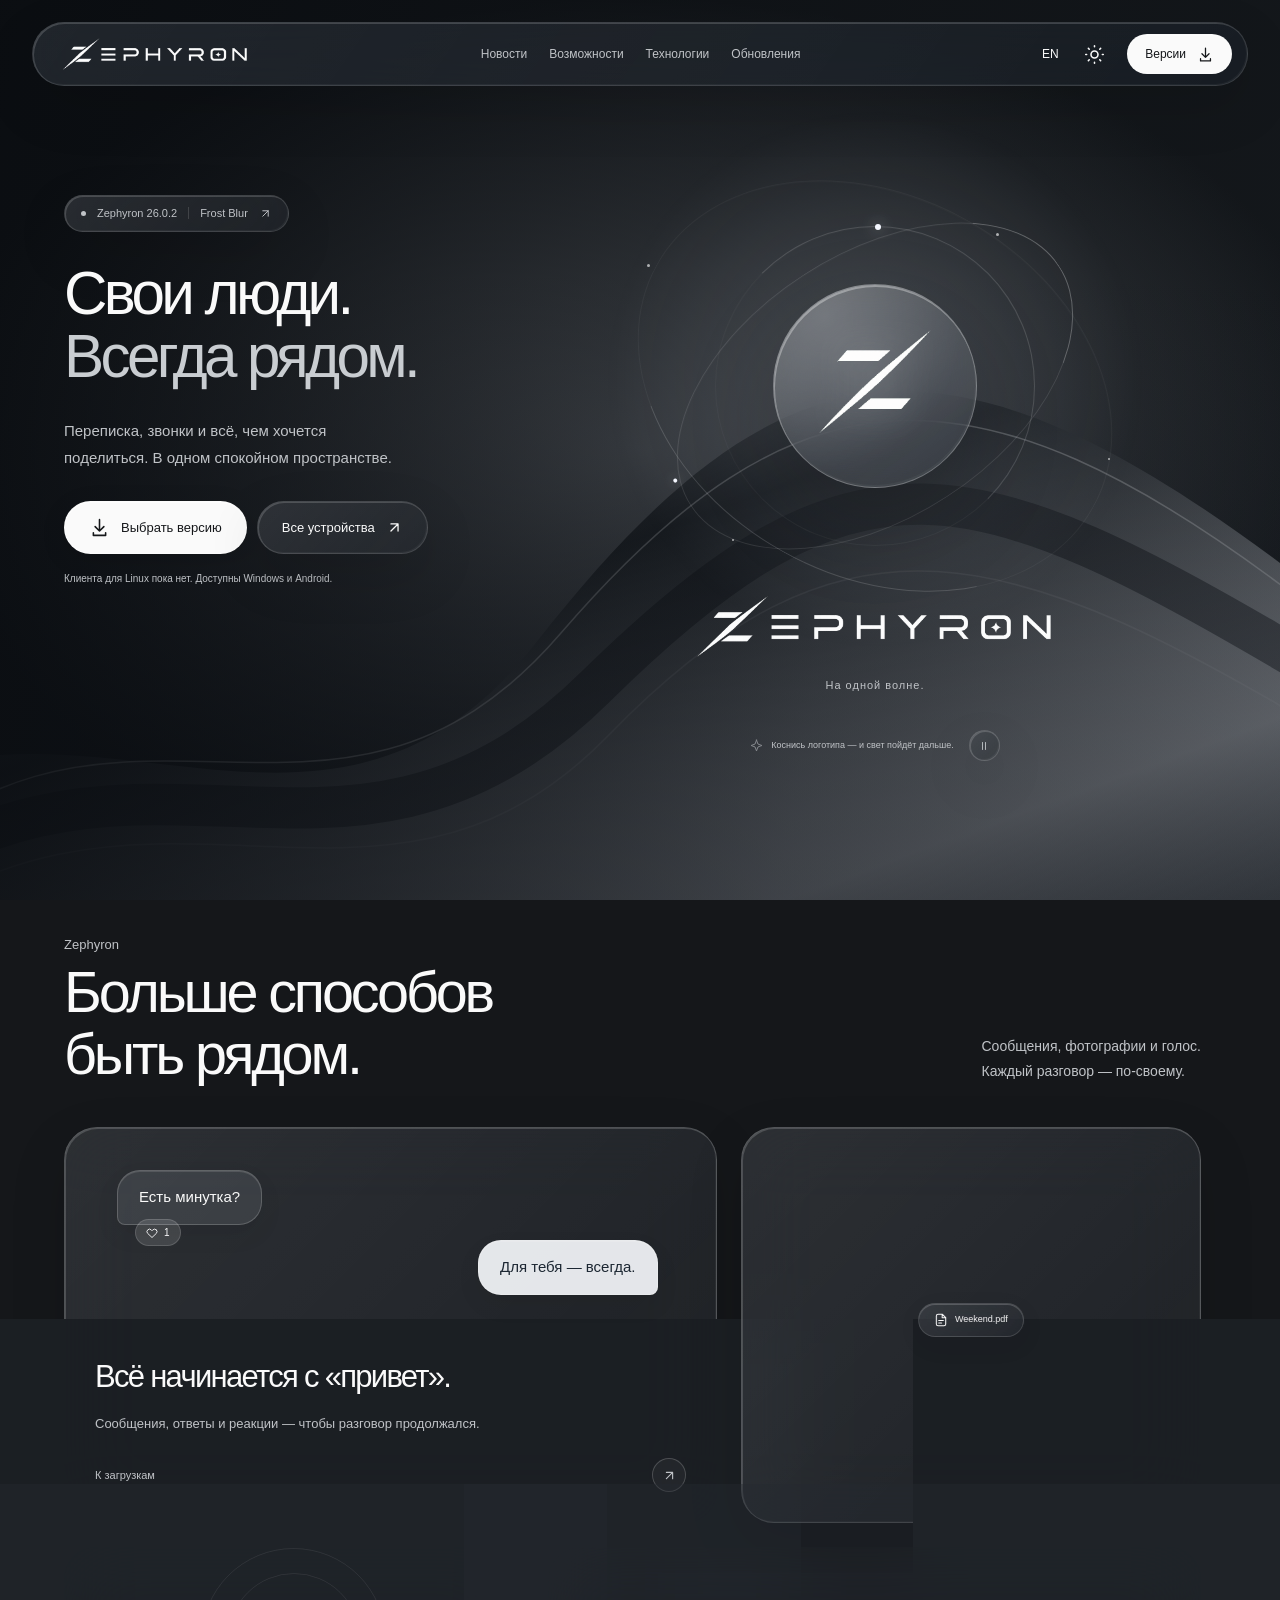
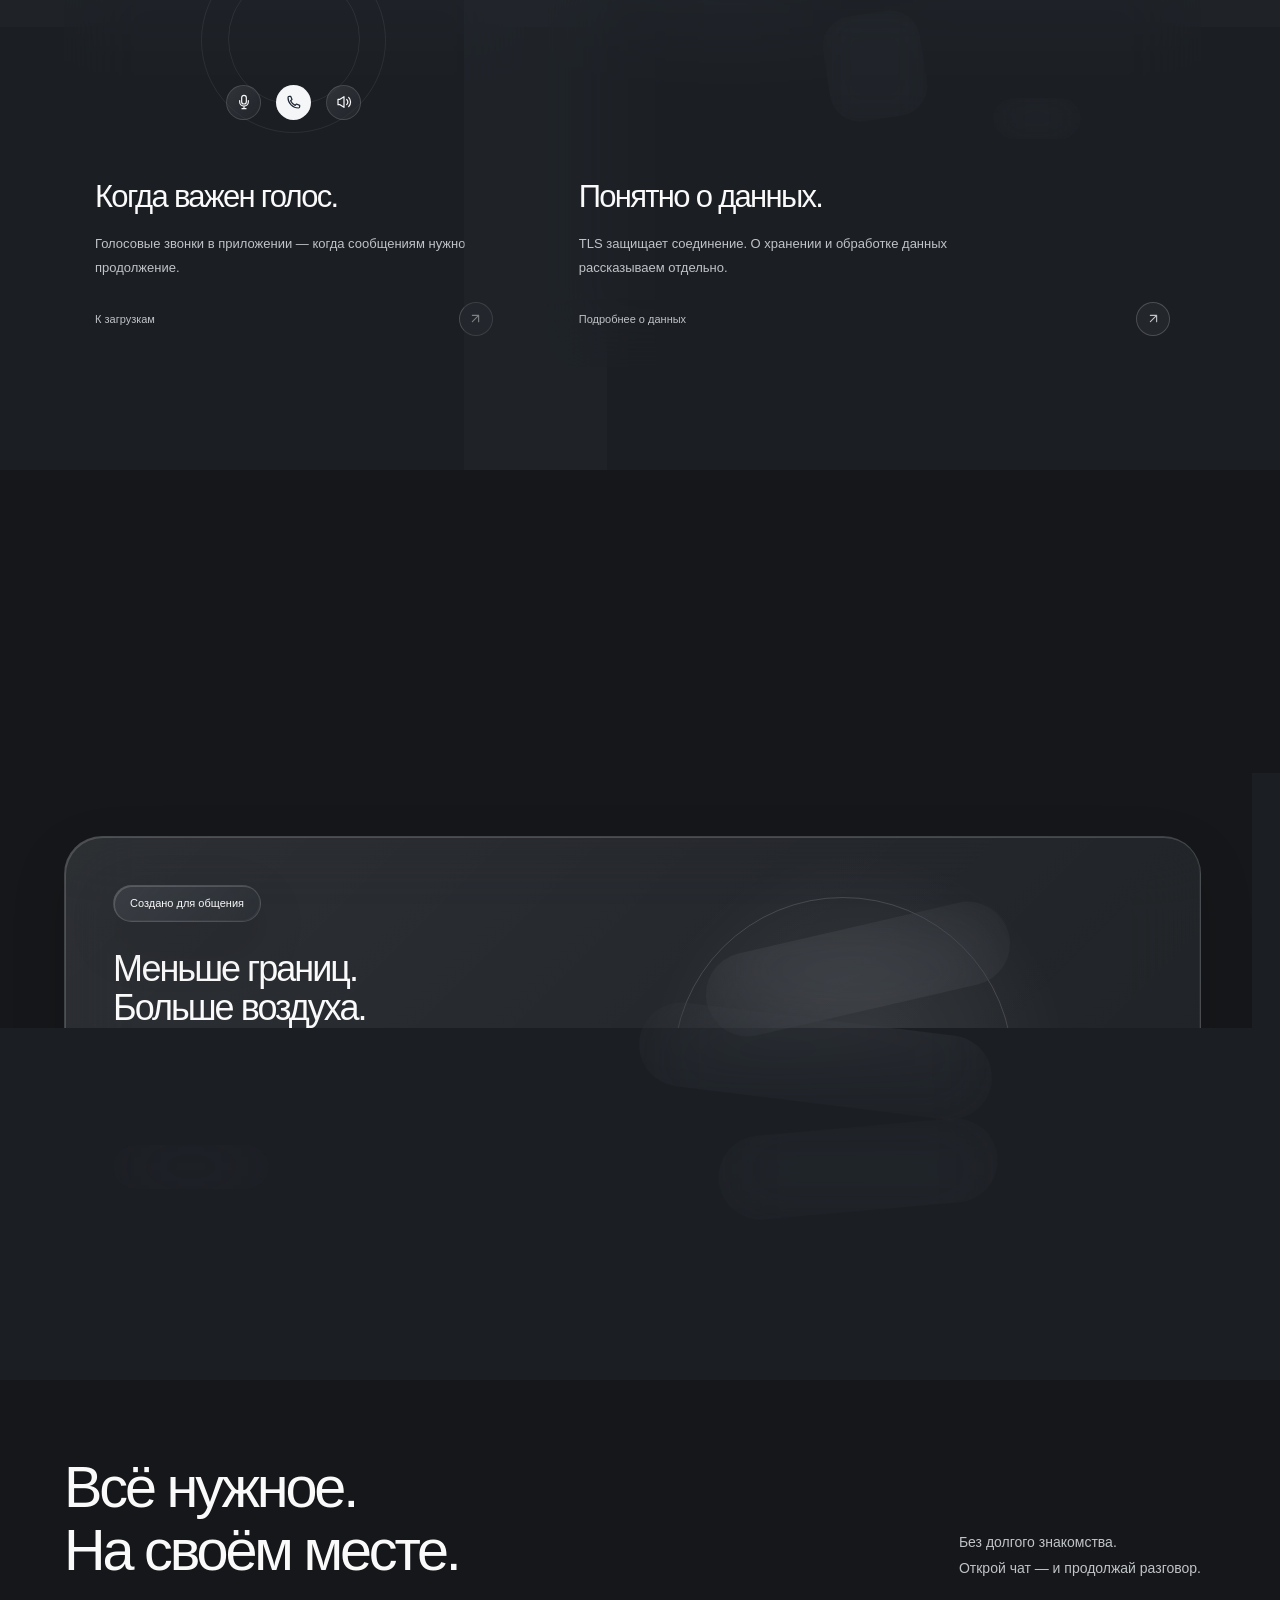
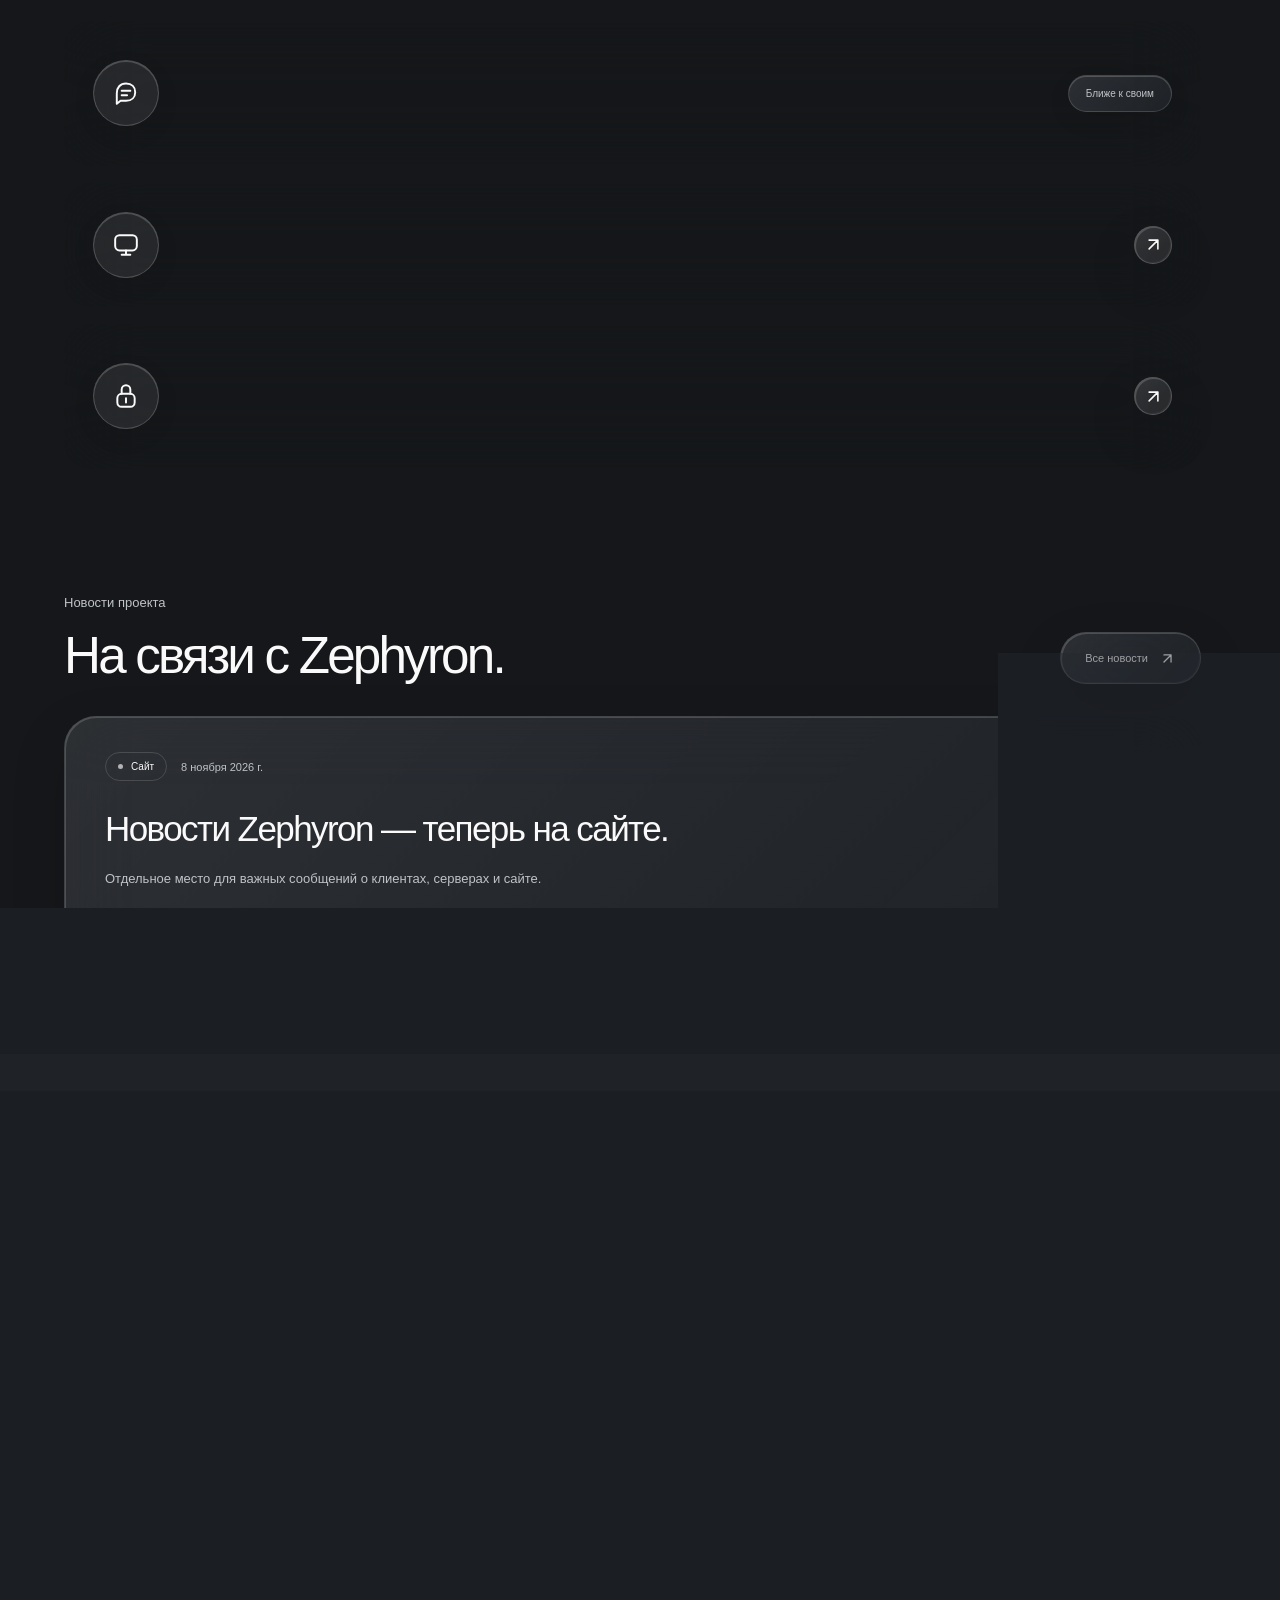
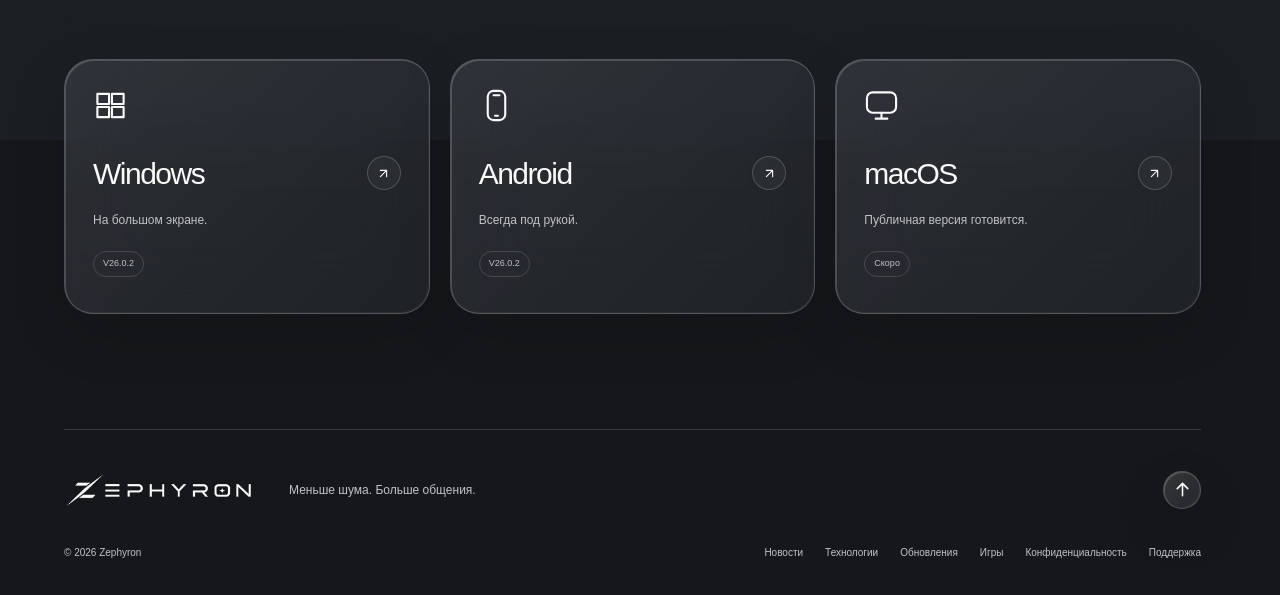
==== commit 70fc9b7d: "V26.0.2 Site ReDesign" ====
--- a/index.html
+++ b/index.html
@@ -1,152 +1,4 @@
-<!doctype html>
-<html lang="ru" data-theme="dark">
-<head>
-  <meta charset="utf-8">
-  <meta name="viewport" content="width=device-width,initial-scale=1">
-  <meta name="color-scheme" content="dark light">
-  <meta name="theme-color" content="#09090b">
-  <link rel="icon" href="./assets/zephyron-symbol-white.png" type="image/png">
-  <meta name="description" content="Zephyron — мессенджер для Windows, macOS и Android.">
-  <title>Zephyron — На одной волне</title>
-  <script>if(!matchMedia('(prefers-reduced-motion: reduce)').matches)document.documentElement.classList.add('motion-ready');</script>
-  <link rel="stylesheet" href="./styles.css?v=26.0.2">
-  <script src="./script.js?v=26.0.2" defer></script>
-</head>
-<body>
-  <a class="skip" href="#main" data-i18n="skip">К содержимому</a>
-  <div class="backdrop" aria-hidden="true"><div class="glow glow-one"></div><div class="glow glow-two"></div><div class="grain"></div></div>
-  <header class="header">
-    <nav class="nav frost" aria-label="Zephyron">
-      <a class="brand" href="#main" aria-label="Zephyron"><span class="symbol-crop"><img class="theme-logo" src="./assets/zephyron-symbol-white.png" alt=""></span><span>Zephyron</span></a>
-      <a class="nav-download" href="./downloads.html" data-i18n="get">Скачать</a>
-      <div class="controls"><button id="language" type="button" aria-label="Switch to English">EN</button><span class="divider"></span><button id="theme" type="button" aria-label="Светлая тема"><svg class="sun" viewBox="0 0 24 24" aria-hidden="true"><circle cx="12" cy="12" r="4"/><path d="M12 2v2m0 16v2M2 12h2m16 0h2M5 5l1 1m12 12 1 1M5 19l1-1M18 6l1-1"/></svg><svg class="moon" viewBox="0 0 24 24" aria-hidden="true"><path d="M20 14A8 8 0 0 1 10 4a8 8 0 1 0 10 10Z"/></svg></button></div>
-    </nav>
-  </header>
-  <main id="main">
-    <section class="hero" aria-labelledby="title">
-      <div class="hero-shell">
-        <div class="hero-meta"><span><i class="dot"></i><span data-i18n="eyebrow">Твоё пространство общения</span></span><span>ZEPHYRON&nbsp;&nbsp;/&nbsp;&nbsp;2026</span></div>
-        <div class="hero-grid">
-          <div class="hero-copy">
-            <div class="hero-status"><i></i><span data-i18n="availableWindows">Версия для Windows уже доступна</span></div>
-            <h1 id="title" class="wordmark"><img class="theme-logo" src="./assets/zephyron-wordmark-white.png" alt="Zephyron" width="1536" height="1024"></h1>
-            <p class="headline" data-i18n="heroStatement">Просто быть на связи.</p>
-            <p class="intro hero-intro" data-i18n="heroDescription">Мессенджер для разговоров без визуального шума — на компьютере и телефоне.</p>
-            <a class="release-link" href="./changelog.html?platform=Windows"><span class="release-link-version">V26.0.2</span><span data-i18n="releaseHome">Frost Blur. Оптимизация. Блокировки.</span><span aria-hidden="true">↗</span></a>
-            <div class="hero-actions"><a class="cta" href="./downloads.html"><span data-i18n="download">Скачать Zephyron</span><span class="arrow" aria-hidden="true">↗</span></a><a class="quiet-link" href="#essentials"><span data-i18n="discover">Узнать больше</span><span aria-hidden="true">↓</span></a></div>
-          </div>
-          <div class="eclipse-scene" aria-hidden="true">
-            <div class="eclipse-grid"></div><div class="eclipse-ring ring-outer"></div><div class="eclipse-ring ring-inner"></div><div class="eclipse-corona"></div>
-            <div class="eclipse-disc"><img src="./assets/zephyron-symbol-white.png" alt="" width="1254" height="1254"></div><div class="eclipse-flare"></div>
-            <span class="eclipse-coordinate coordinate-left">Z / 01</span><span class="eclipse-coordinate coordinate-right">SIGNAL / ACTIVE</span>
-          </div>
-        </div>
-        <div class="hero-base"><span>01</span><span data-i18n="heroBase">WINDOWS · macOS · ANDROID</span><span class="hero-rule"></span><a href="#essentials" aria-label="Scroll to features">↓</a></div>
-      </div>
-    </section>
-    <section id="essentials" class="essentials" aria-labelledby="essentials-title">
-      <div class="section-index"><span>01</span><span data-i18n="essentialsEyebrow">ОСНОВЫ ZEPHYRON</span></div>
-      <div class="editorial-heading"><h2 id="essentials-title" data-i18n="essentialsTitle">Спокойный снаружи.<br>Продуманный внутри.</h2><p data-i18n="essentialsIntro">Только то, что помогает оставаться на связи. Всё остальное отходит на второй план.</p></div>
-      <div class="feature-grid">
-        <article class="feature-card feature-devices">
-          <div class="feature-copy"><span class="feature-kicker">01 / ADAPTIVE</span><h3 data-i18n="adaptiveTitle">Один характер.<br>Любой экран.</h3><p data-i18n="adaptiveText">Интерфейс Zephyron адаптируется к разным размерам экрана и сохраняет знакомую логику на Windows, macOS и Android.</p></div>
-          <div class="device-family" aria-hidden="true"><span class="device desktop-device"><i></i></span><span class="device tablet-device"><i></i></span><span class="device phone-device"><i></i></span><span class="device-signal"></span></div>
-          <div class="feature-foot"><span>WINDOWS</span><span>macOS</span><span>ANDROID</span></div>
-        </article>
-        <article class="feature-card feature-security">
-          <div class="security-orbit" aria-hidden="true"><span></span><i></i><b></b></div>
-          <div class="feature-copy"><span class="feature-kicker">02 / TRANSPORT</span><h3 data-i18n="tlsTitle">TLS защищает путь.</h3><p data-i18n="tlsText">Данные между приложением и сервисом передаются через защищённое TLS-соединение. Это защита транспорта, без заявления о сквозном шифровании.</p><a href="./privacy.html"><span data-i18n="readPrivacy">Подробнее о данных</span><span aria-hidden="true">↗</span></a></div>
-        </article>
-        <article class="feature-card feature-bct">
-          <div class="feature-copy"><span class="feature-kicker">03 / BCT</span><h3>Bypass Connection<br>Technology</h3><p data-i18n="bctHomeText">BCT помогает уменьшать задержку и дольше удерживать соединение при включённом VPN.</p><a href="./technologies.html"><span data-i18n="viewTechnology">О технологии</span><span aria-hidden="true">↗</span></a></div>
-          <div class="route-visual" aria-hidden="true"><span>Z</span><i></i><span>VPN</span><i></i><span>↗</span></div>
-        </article>
-        <article class="feature-card feature-human">
-          <div class="human-mark" aria-hidden="true"><img src="./assets/zephyron-symbol-white.png" alt=""></div>
-          <div class="feature-copy"><span class="feature-kicker">04 / FOCUS</span><h3 data-i18n="focusTitle">Разговор — главный.</h3><p data-i18n="focusText">Мягкое движение, спокойная типографика и минимум отвлекающих деталей.</p></div>
-        </article>
-      </div>
-    </section>
-    <section id="product" class="product" aria-labelledby="product-title">
-      <div class="section-index"><span>02</span><span data-i18n="concept">Визуальный концепт интерфейса</span></div>
-      <div class="product-heading"><h2 id="product-title" data-i18n="bubbleTwo">Всё начинается с «привет»</h2><p data-i18n="intro">Ближе к своим. Дальше от лишнего.</p></div>
-      <div class="product-stage">
-        <div class="stage-orbit" aria-hidden="true"></div>
-        <div class="stage-note note-a"><span>01 / DESKTOP</span><span>MACOS EDITION</span></div><div class="stage-note note-b"><span>ZEPHYRON</span><span data-i18n="demoLabel">Демонстрационная переписка</span></div>
-        <div class="stage-seal" aria-hidden="true"><span>Z</span><i></i></div>
-        <div class="app-window">
-          <div class="app-titlebar" aria-hidden="true"><span class="window-dots"><i></i><i></i><i></i></span><strong>Zephyron</strong><span>MACOS / PREVIEW</span></div>
-          <div class="client-shell">
-            <aside class="client-sidebar">
-              <div class="sidebar-brand"><span class="client-wordmark"><img src="./assets/zephyron-wordmark-white.png" alt="Zephyron"></span><span class="presence-dot"></span><span class="mini-control" aria-hidden="true">◐</span><span class="mini-control" aria-hidden="true">EN</span></div>
-              <div class="client-search"><span aria-hidden="true">⌕</span><span data-i18n="search">Поиск</span></div>
-              <div class="chat-list">
-                <button type="button" class="chat-preview active" data-chat="alex" aria-pressed="true"><span class="mini-avatar avatar-a">A</span><span><strong data-i18n="alex">Алекс</strong><small data-i18n="previewOne">Тогда до встречи :)</small></span><time>18:46</time></button>
-                <button type="button" class="chat-preview" data-chat="mira" aria-pressed="false"><span class="mini-avatar avatar-m">M</span><span><strong data-i18n="mira">Мира</strong><small data-i18n="previewTwo">Кидай, сейчас послушаю</small></span><time>11:08</time></button>
-                <button type="button" class="chat-preview" data-chat="team" aria-pressed="false"><span class="mini-avatar bot">✦</span><span><strong data-i18n="team">Команда</strong><small data-i18n="previewThree">Супер, проверю вечером</small></span><time>09:32</time></button>
-              </div>
-              <div class="profile-pill"><span class="mini-avatar avatar-n">N</span><span><strong data-i18n="you">Вы</strong><small>@zephyron</small></span><span>↗</span></div>
-            </aside>
-            <section class="chat-panel" aria-label="Zephyron messenger preview">
-              <div class="chat-pattern" aria-hidden="true"></div>
-              <div class="chat-capsule"><span class="mini-avatar avatar-a" id="chat-avatar">A</span><span><strong id="chat-name">Алекс</strong><small><i></i><span data-i18n="online">в сети</span></small></span><span class="chat-info" aria-hidden="true">ⓘ</span></div>
-              <div class="mobile-chat-picker" role="group" aria-label="Демонстрационные диалоги"><button type="button" data-chat="alex" aria-pressed="true" data-i18n="alex">Алекс</button><button type="button" data-chat="mira" aria-pressed="false" data-i18n="mira">Мира</button><button type="button" data-chat="team" aria-pressed="false" data-i18n="team">Команда</button></div>
-              <div class="message-stream" id="demo-messages" role="log" aria-live="off"><span class="today" data-i18n="today">Сегодня</span><p class="demo-fallback" data-i18n="demoLabel">Демонстрационная переписка</p></div>
-              <div class="client-composer" aria-hidden="true"><span class="attach"><svg viewBox="0 0 24 24"><path d="m8 13 7-7a3 3 0 0 1 4 4l-9 9a5 5 0 0 1-7-7l9-9m-7 11 8-8"/></svg></span><span data-i18n="compose">Сообщение…</span><span class="composer-actions">☺</span><span class="mic"><svg viewBox="0 0 24 24"><rect x="9" y="3" width="6" height="12" rx="3"/><path d="M6 11v1a6 6 0 0 0 12 0v-1M12 18v3m-3 0h6"/></svg></span></div>
-            </section>
-          </div>
-        </div>
-      </div>
-      <div class="demo-toolbar"><span><i class="dot"></i><span data-i18n="tryChats">Выбери диалог — посмотри, как выглядит общение.</span></span><button id="demo-replay" type="button" data-i18n="replay">Повторить переписку ↻</button></div>
-      <div class="design-notes"><div><span>01 / FORM</span><h3 data-i18n="noteForm">Ничего острого.</h3><p data-i18n="noteFormText">Плавающие панели. Мягкие капсулы. Знакомый Zephyron.</p></div><div><span>02 / SPACE</span><h3 data-i18n="noteSpace">Место для разговора.</h3><p data-i18n="noteSpaceText">Интерфейс остаётся на фоне. Люди — на первом плане.</p></div><div><span>03 / EVERYDAY</span><h3 data-i18n="noteEveryday">Твой привычный экран.</h3><p data-i18n="noteEverydayText">Windows, macOS или Android — выбирай своё устройство.</p></div></div>
-    </section>
-    <section id="showcase" class="showcase" aria-labelledby="showcase-title">
-      <div class="section-index"><span>03</span><span data-i18n="showcaseEyebrow">ГАЛЕРЕЯ ИНТЕРФЕЙСА</span></div>
-      <div class="editorial-heading showcase-heading"><h2 id="showcase-title" data-i18n="showcaseTitle">Zephyron в деталях.</h2><p data-i18n="showcaseIntro">Настоящий интерфейс Windows V26.0.2 — с новым эффектом Frost Blur. Скриншоты других платформ добавим позже.</p></div>
-      <div class="showcase-viewer">
-        <div class="gallery-ambient" aria-hidden="true"><i></i><i></i><i></i></div>
-        <div class="gallery-viewport" id="gallery-viewport" tabindex="0" aria-roledescription="carousel" data-i18n-aria="showcaseTitle">
-          <div class="gallery-track" id="gallery-track">
-            <article class="gallery-slide screenshot-slide" id="gallery-panel-windows" role="tabpanel" aria-labelledby="gallery-tab-windows">
-              <img src="./assets/zephyron-windows-v26.0.2.jpg" width="1915" height="998" loading="lazy" decoding="async" alt="Zephyron V26.0.2 для Windows: переписка и панели с эффектом Frost Blur" data-i18n-alt="windowsScreenshotAlt" draggable="false">
-            </article>
-            <article class="gallery-slide" id="gallery-panel-macos" role="tabpanel" aria-labelledby="gallery-tab-macos" aria-hidden="true" inert>
-              <div class="shot-placeholder platform-shot-empty">
-                <span class="placeholder-index" aria-hidden="true">02 / macOS</span>
-                <div><span class="placeholder-platform">macOS</span><p data-i18n="platformScreenshotLater">Скриншоты появятся позже.</p></div>
-              </div>
-            </article>
-            <article class="gallery-slide" id="gallery-panel-android" role="tabpanel" aria-labelledby="gallery-tab-android" aria-hidden="true" inert>
-              <div class="shot-placeholder platform-shot-empty">
-                <span class="placeholder-index" aria-hidden="true">03 / ANDROID</span>
-                <div><span class="placeholder-platform">Android</span><p data-i18n="platformScreenshotLater">Скриншоты появятся позже.</p></div>
-              </div>
-            </article>
-          </div>
-        </div>
-        <div class="gallery-controls glass-blur">
-          <div class="gallery-tabs" role="tablist" data-i18n-aria="galleryPlatforms" aria-label="Скриншоты по платформам">
-            <button type="button" role="tab" id="gallery-tab-windows" aria-controls="gallery-panel-windows" data-gallery-index="0" aria-selected="true">Windows</button>
-            <button type="button" role="tab" id="gallery-tab-macos" aria-controls="gallery-panel-macos" data-gallery-index="1" aria-selected="false" tabindex="-1">macOS</button>
-            <button type="button" role="tab" id="gallery-tab-android" aria-controls="gallery-panel-android" data-gallery-index="2" aria-selected="false" tabindex="-1">Android</button>
-          </div>
-          <div class="gallery-nav"><span id="gallery-position">01 / 03</span><button id="gallery-prev" type="button" aria-label="Previous image">←</button><button id="gallery-next" type="button" aria-label="Next image">→</button></div>
-        </div>
-      </div>
-      <div class="showcase-details"><p class="showcase-note"><i class="dot"></i><span data-i18n="showcaseNote">Windows · V26.0.2 · Frost Blur</span></p><a class="screenshot-original" href="./assets/zephyron-windows-v26.0.2.jpg" target="_blank" rel="noopener" data-i18n="openWindowsScreenshot">Открыть скриншот Windows ↗</a></div>
-    </section>
-    <section id="downloads" class="downloads" aria-labelledby="downloads-title">
-      <div class="section-index"><span>04</span><span data-i18n="devices">ТВОИ УСТРОЙСТВА</span></div>
-      <div class="section-heading"><h2 id="downloads-title" data-i18n="everywhere">Там, где ты.</h2><p data-i18n="choose">Три платформы. Один Zephyron.</p></div>
-      <div class="download-list frost">
-        <a class="download-row" href="./downloads.html?platform=Windows"><span class="row-number">01</span><svg class="os windows" viewBox="0 0 32 32" aria-hidden="true"><path d="M3 5h11v10H3zm14 0h12v10H17zM3 18h11v10H3zm14 0h12v10H17z"/></svg><span class="row-name"><strong>Windows</strong><small data-i18n="pc">На большом экране</small></span><span class="row-action"><span data-i18n="get">Скачать</span><i aria-hidden="true">↗</i></span></a>
-        <a class="download-row" href="./downloads.html?platform=macOS"><span class="row-number">02</span><svg class="os" viewBox="0 0 32 32" aria-hidden="true"><rect x="3" y="5" width="26" height="18" rx="3"/><path d="M11 28h10m-5-5v5"/></svg><span class="row-name"><strong>macOS</strong><small data-i18n="mac">В ритме твоего Mac</small></span><span class="row-action"><span data-i18n="get">Скачать</span><i aria-hidden="true">↗</i></span></a>
-        <a class="download-row" href="./downloads.html?platform=Android"><span class="row-number">03</span><svg class="os" viewBox="0 0 32 32" aria-hidden="true"><rect x="8" y="2" width="16" height="28" rx="4"/><path d="M13 6h6m-4 20h2"/></svg><span class="row-name"><strong>Android</strong><small data-i18n="android">Всегда под рукой</small></span><span class="row-action"><span data-i18n="get">Скачать</span><i aria-hidden="true">↗</i></span></a>
-      </div>
-      <p class="download-note" data-i18n="pending">Windows уже доступен. Версии для macOS и Android добавим позже.</p>
-    </section>
-  </main>
-  <footer><a class="brand" href="#main"><span class="symbol-crop"><img class="theme-logo" src="./assets/zephyron-symbol-white.png" alt=""></span><span>Zephyron</span></a><span data-i18n="footer">Меньше шума. Больше общения.</span><span>© <span id="year">2026</span> Zephyron</span></footer>
-  <div class="toast frost" id="toast" role="status" aria-live="polite" aria-atomic="true"></div>
-</body>
-</html>
+<!doctype html><html lang="ru" data-theme="dark"><head><meta charset="utf-8"><script>(()=>{const r=document.documentElement;try{r.dataset.theme=localStorage.getItem('zephyron-theme')==='light'?'light':'dark';r.lang=localStorage.getItem('zephyron-language')==='en'?'en':'ru';r.dataset.motion=localStorage.getItem('zephyron-motion')==='off'?'off':'on'}catch{}r.dataset.navigation='CSSViewTransitionRule'in window?'native':'fallback';window.addEventListener('pageswap',e=>{if(e.viewTransition)window.ZephyronPageTransition=e.viewTransition});window.addEventListener('pagereveal',e=>{if(!e.viewTransition)return;window.ZephyronPageTransition=e.viewTransition;r.dataset.crossing='1';const done=()=>{if(window.ZephyronPageTransition===e.viewTransition)window.ZephyronPageTransition=null;r.dataset.introDone='1';delete r.dataset.crossing;window.dispatchEvent(new Event('zephyron-route-ready'))};e.viewTransition.finished.then(done,done)})})();</script><meta name="viewport" content="width=device-width,initial-scale=1"><meta name="theme-color" content="#080808"><meta name="color-scheme" content="dark light"><title>Zephyron — На одной волне</title><meta name="description" content="Zephyron — твоё пространство общения. Мессенджер для Windows, macOS и Android."><link rel="icon" href="./assets/zephyron-symbol-white.png"><link rel="stylesheet" href="./styles.css?v=liquid-8"><script src="./device.js?v=liquid-8" defer></script><script src="./script.js?v=liquid-8" defer></script><link rel="stylesheet" href="./liquid.css?v=liquid-8"><script src="./environment.js?v=liquid-8" defer></script><script src="./brand.js?v=liquid-8" defer></script><link rel="stylesheet" href="./motion.css?v=liquid-8"><script src="./motion.js?v=liquid-8" defer></script><link rel="stylesheet" href="./frost.css?v=liquid-8"><link rel="stylesheet" href="./news.css?v=liquid-8"><link rel="stylesheet" href="./viewer.css?v=liquid-8"><script src="./viewer.js?v=liquid-8" defer></script><script src="./news-data.js?v=liquid-8" defer></script><script src="./news.js?v=liquid-8" defer></script><link rel="stylesheet" href="./brand.css?v=liquid-8"></head><body data-page="index"><div class="environment" aria-hidden="true"><div class="env-layer env-tide"></div><div class="env-layer env-pearl"></div><div class="env-layer env-slate"></div><div class="env-layer env-silver"></div><div class="env-veil"></div></div><a class="skip" href="#main"><span data-i18n="skip">К содержимому</span></a><header class="site-header"><nav class="nav frost" aria-label="Zephyron"><a class="brand full-brand" href="./index.html" aria-label="Zephyron — на главную"><svg class="wordmark" viewBox="130 360 1240 260" role="img" aria-label="Zephyron"><image href="./assets/zephyron-wordmark-white.webp" width="1536" height="1024"/></svg></a><div class="nav-links"><a href="./news.html"><span data-i18n="news">Новости</span></a><a href="./index.html#features"><span data-i18n="navExperience">Возможности</span></a><a href="./technologies.html"><span data-i18n="technologies">Технологии</span></a><a href="./changelog.html"><span data-i18n="navUpdates">Обновления</span></a></div><div class="nav-actions"><button id="language" class="icon-button" aria-label="Switch language">EN</button><button id="theme" class="icon-button" aria-label="Сменить тему"><svg class="ui-icon" viewBox="0 0 24 24" aria-hidden="true" width="24" height="24" fill="none" stroke="currentColor" stroke-width="1.8" stroke-linecap="round" stroke-linejoin="round" focusable="false"><circle cx="12" cy="12" r="4"/><path d="M12 2v1m0 18v1M2 12h1m18 0h1M5 5l1 1m12 12 1 1M5 19l1-1M18 6l1-1"/></svg></button><a class="nav-download" data-smart-link href="./downloads.html"><span data-smart-short>Скачать</span><svg class="ui-icon" viewBox="0 0 24 24" aria-hidden="true" width="24" height="24" fill="none" stroke="currentColor" stroke-width="1.8" stroke-linecap="round" stroke-linejoin="round" focusable="false"><path d="M12 3v13m-5-5 5 5 5-5M5 18v3h14v-3"/></svg></a><button id="menu-toggle" class="icon-button" aria-label="Меню" aria-expanded="false" aria-controls="mobile-menu"><svg class="ui-icon" viewBox="0 0 24 24" aria-hidden="true" width="24" height="24" fill="none" stroke="currentColor" stroke-width="1.8" stroke-linecap="round" stroke-linejoin="round" focusable="false"><path d="M5 8h14M5 16h14"/></svg></button></div></nav><div id="mobile-menu" class="frost" hidden><a href="./news.html"><span data-i18n="news">Новости</span></a><a href="./index.html#features"><span data-i18n="navExperience">Возможности</span></a><a href="./downloads.html"><span data-i18n="versions">Версии</span></a><a href="./technologies.html"><span data-i18n="technologies">Технологии</span></a><a href="./changelog.html"><span data-i18n="navUpdates">Обновления</span></a><a href="./games.html"><span data-i18n="games">Игры</span></a></div></header><main id="main"><section class="hero wrap" data-scene="tide"><div class="hero-haze" aria-hidden="true"><div class="haze haze-a"></div><div class="haze haze-b"></div></div><a class="release-pill frost" href="./changelog.html"><span class="status-dot"></span><span data-i18n="releasePill">Zephyron 26.0.2</span><span class="pill-separator"></span>Frost Blur<svg class="ui-icon" viewBox="0 0 24 24" aria-hidden="true" width="24" height="24" fill="none" stroke="currentColor" stroke-width="1.8" stroke-linecap="round" stroke-linejoin="round" focusable="false"><path d="M7 17 17 7M7 7h10v10"/></svg></a><h1><span data-i18n="capsuleHeadline">Свои люди.<br><span class="headline-soft">Всегда рядом.</span></span></h1><p class="hero-description"><span data-i18n="capsuleIntro">Переписка, звонки и всё, чем хочется поделиться.<br> В одном спокойном пространстве.</span></p><div class="hero-actions"><a class="cta" data-smart-link href="./downloads.html"><svg class="ui-icon" viewBox="0 0 24 24" aria-hidden="true" width="24" height="24" fill="none" stroke="currentColor" stroke-width="1.8" stroke-linecap="round" stroke-linejoin="round" focusable="false"><path d="M12 3v13m-5-5 5 5 5-5M5 18v3h14v-3"/></svg><span data-smart-label>Скачать Zephyron</span></a><a class="secondary-button frost" href="#downloads"><span data-i18n="allDevices">Все устройства</span><svg class="ui-icon" viewBox="0 0 24 24" aria-hidden="true" width="24" height="24" fill="none" stroke="currentColor" stroke-width="1.8" stroke-linecap="round" stroke-linejoin="round" focusable="false"><path d="M7 17 17 7M7 7h10v10"/></svg></a></div><p class="device-notice" data-device-note>Windows и Android · macOS скоро</p><div class="product-stage brand-stage" id="experience"><div class="brand-scene"><div class="brand-aura" aria-hidden="true"></div><button type="button" class="brand-visual" data-brand-pulse aria-label="Пустить световую волну" data-i18n-aria="brandPulse"><span class="brand-orbit orbit-one" aria-hidden="true"><i></i></span><span class="brand-orbit orbit-two" aria-hidden="true"><i></i></span><span class="brand-orbit orbit-three" aria-hidden="true"></span><span class="brand-pulses" aria-hidden="true"></span><span class="brand-core frost" aria-hidden="true"><span class="brand-core-light"></span><svg viewBox="240 240 780 780" class="brand-glyph" aria-hidden="true"><image href="./assets/zephyron-symbol-white.png" width="1254" height="1254"/></svg></span><span class="brand-dust" aria-hidden="true"><i></i><i></i><i></i><i></i></span></button><svg class="brand-signature" viewBox="130 360 1240 260" role="img" aria-label="Zephyron"><image href="./assets/zephyron-wordmark-white.webp" width="1536" height="1024"/></svg><span class="brand-whisper" data-i18n="brandWhisper">На одной волне.</span></div><div class="brand-caption"><span><svg class="ui-icon" viewBox="0 0 24 24" width="24" height="24" fill="none" stroke="currentColor" stroke-width="1.8" stroke-linecap="round" stroke-linejoin="round" aria-hidden="true" focusable="false"><path d="m12 2 2.7 7.3L22 12l-7.3 2.7L12 22l-2.7-7.3L2 12l7.3-2.7L12 2Z"/></svg><span data-i18n="brandHint">Коснись логотипа — и свет пойдёт дальше.</span></span><button type="button" id="motion-toggle" class="motion-toggle frost" aria-label="Уменьшить движение" aria-pressed="false"><svg class="ui-icon" viewBox="0 0 24 24" width="24" height="24" fill="none" stroke="currentColor" stroke-width="1.8" stroke-linecap="round" stroke-linejoin="round" aria-hidden="true" focusable="false"><path d="M9 5v14M15 5v14"/></svg></button></div></div></section>
+<section id="features" class="section wrap restored-features" data-scene="pearl"><div class="cards-heading reveal"><span class="eyebrow">Zephyron</span><h2><span data-i18n="cardsHeading">Больше способов<br>быть рядом.</span></h2><p><span data-i18n="cardsIntro">Сообщения, фотографии и голос.<br>Каждый разговор — по-своему.</span></p></div><div class="glass-card-grid"><a class="glass-card frost card-chat" href="./downloads.html"><span class="card-light" aria-hidden="true"></span><div class="card-art" aria-hidden="true"><div class="card-chat-bubble bubble-a"><span data-i18n="cardBubbleA">Есть минутка?</span></div><div class="card-chat-bubble bubble-b"><span data-i18n="cardBubbleB">Для тебя — всегда.</span></div><span class="card-reaction"><svg class="ui-icon" viewBox="0 0 24 24" width="24" height="24" fill="none" stroke="currentColor" stroke-width="1.8" stroke-linecap="round" stroke-linejoin="round" aria-hidden="true" focusable="false"><path d="M20.6 5.8a5 5 0 0 0-7.1 0L12 7.3l-1.5-1.5a5 5 0 0 0-7.1 7.1L12 21l8.6-8.1a5 5 0 0 0 0-7.1Z"/></svg> 1</span></div><div class="glass-card-copy"><h3><span data-i18n="glassChatTitle">Всё начинается с «привет».</span></h3><p><span data-i18n="glassChatBody">Сообщения, ответы и реакции — чтобы разговор продолжался.</span></p></div><span class="glass-card-link"><span data-i18n="getApp">К загрузкам</span><span class="card-arrow"><svg class="ui-icon" viewBox="0 0 24 24" width="24" height="24" fill="none" stroke="currentColor" stroke-width="1.8" stroke-linecap="round" stroke-linejoin="round" aria-hidden="true" focusable="false"><path d="M7 17 17 7M7 7h10v10"/></svg></span></span></a><a class="glass-card frost card-media" href="./downloads.html"><span class="card-light" aria-hidden="true"></span><div class="card-art" aria-hidden="true"><div class="card-photo photo-a"><img src="./assets/moment-1.svg" width="400" height="420" loading="lazy" alt="" data-i18n-alt="mountainAlt"></div><div class="card-photo photo-b"><img src="./assets/moment-2.svg" width="400" height="420" loading="lazy" alt="" data-i18n-alt="seaAlt"></div><span class="card-file frost"><svg class="ui-icon" viewBox="0 0 24 24" width="24" height="24" fill="none" stroke="currentColor" stroke-width="1.8" stroke-linecap="round" stroke-linejoin="round" aria-hidden="true" focusable="false"><path d="M14 2H7a3 3 0 0 0-3 3v14a3 3 0 0 0 3 3h10a3 3 0 0 0 3-3V8l-6-6Zm0 0v6h6M8 13h8m-8 4h5"/></svg> Weekend.pdf</span></div><div class="glass-card-copy"><h3><span data-i18n="glassMediaTitle">Больше, чем слова.</span></h3><p><span data-i18n="glassMediaBody">Фотографии и файлы рядом с разговором.</span></p></div><span class="glass-card-link"><span data-i18n="getApp">К загрузкам</span><span class="card-arrow"><svg class="ui-icon" viewBox="0 0 24 24" width="24" height="24" fill="none" stroke="currentColor" stroke-width="1.8" stroke-linecap="round" stroke-linejoin="round" aria-hidden="true" focusable="false"><path d="M7 17 17 7M7 7h10v10"/></svg></span></span></a><a class="glass-card frost card-call" href="./downloads.html"><span class="card-light" aria-hidden="true"></span><div class="card-art" aria-hidden="true"><span class="card-call-ring ring-outer"></span><span class="card-call-ring ring-inner"></span><span class="card-call-avatar">A</span><div class="card-call-buttons"><span class="frost"><svg class="ui-icon" viewBox="0 0 24 24" width="24" height="24" fill="none" stroke="currentColor" stroke-width="1.8" stroke-linecap="round" stroke-linejoin="round" aria-hidden="true" focusable="false"><rect x="8.5" y="2" width="7" height="13" rx="3.5"/><path d="M5.5 10v1.5a6.5 6.5 0 0 0 13 0V10M12 18v4m-3 0h6"/></svg></span><span class="call-white"><svg class="ui-icon" viewBox="0 0 24 24" width="24" height="24" fill="none" stroke="currentColor" stroke-width="1.8" stroke-linecap="round" stroke-linejoin="round" aria-hidden="true" focusable="false"><path d="M7 3.5H4.8C3.8 3.5 3 4.3 3 5.3c0 8.6 7.1 15.7 15.7 15.7 1 0 1.8-.8 1.8-1.8V17l-4.8-2-1.9 2a14 14 0 0 1-6.9-6.9L9 8.3 7 3.5Z"/></svg></span><span class="frost"><svg class="ui-icon" viewBox="0 0 24 24" width="24" height="24" fill="none" stroke="currentColor" stroke-width="1.8" stroke-linecap="round" stroke-linejoin="round" aria-hidden="true" focusable="false"><path d="m12 4-6 4H3v8h3l6 4V4ZM16 8a6 6 0 0 1 0 8m3-11a10 10 0 0 1 0 14"/></svg></span></div></div><div class="glass-card-copy"><h3><span data-i18n="glassCallTitle">Когда важен голос.</span></h3><p><span data-i18n="glassCallBody">Голосовые звонки в приложении — когда сообщениям нужно продолжение.</span></p></div><span class="glass-card-link"><span data-i18n="getApp">К загрузкам</span><span class="card-arrow"><svg class="ui-icon" viewBox="0 0 24 24" width="24" height="24" fill="none" stroke="currentColor" stroke-width="1.8" stroke-linecap="round" stroke-linejoin="round" aria-hidden="true" focusable="false"><path d="M7 17 17 7M7 7h10v10"/></svg></span></span></a><a class="glass-card frost card-privacy" href="./privacy.html"><span class="card-light" aria-hidden="true"></span><div class="card-art" aria-hidden="true"><div class="card-shield frost"><svg class="ui-icon" viewBox="0 0 24 24" width="24" height="24" fill="none" stroke="currentColor" stroke-width="1.8" stroke-linecap="round" stroke-linejoin="round" aria-hidden="true" focusable="false"><rect x="4" y="10" width="16" height="12" rx="4"/><path d="M8 10V6a4 4 0 0 1 8 0v4M12 14v4"/></svg></div><span class="card-security-pill frost">TLS <svg class="ui-icon" viewBox="0 0 24 24" width="24" height="24" fill="none" stroke="currentColor" stroke-width="1.8" stroke-linecap="round" stroke-linejoin="round" aria-hidden="true" focusable="false"><path d="m5 12 4 4L19 6"/></svg></span><div class="card-security-lines"><span></span><span></span><span></span></div></div><div class="glass-card-copy"><h3><span data-i18n="glassPrivacyTitle">Понятно о данных.</span></h3><p><span data-i18n="glassPrivacyBody">TLS защищает соединение. О хранении и обработке данных рассказываем отдельно.</span></p></div><span class="glass-card-link"><span data-i18n="readPrivacy">Подробнее о данных</span><span class="card-arrow"><svg class="ui-icon" viewBox="0 0 24 24" width="24" height="24" fill="none" stroke="currentColor" stroke-width="1.8" stroke-linecap="round" stroke-linejoin="round" aria-hidden="true" focusable="false"><path d="M7 17 17 7M7 7h10v10"/></svg></span></span></a></div></section><section class="frost-story section wrap" data-scene="pearl" id="frost"><div class="story-heading reveal"><span class="eyebrow">Frost Blur</span><h2><span data-i18n="capsuleFrost">Красота в том,<br>как всё ощущается.</span></h2><p><span data-i18n="capsuleFrostText">Свет проходит сквозь панели. Фон мягко растворяется.<br>Разговор остаётся в центре внимания.</span></p></div><div class="material-showcase frost reveal"><div class="material-description"><span class="small-pill frost"><span data-i18n="madeForTalk">Создано для общения</span></span><h3><span data-i18n="glassHeading">Меньше границ.<br>Больше воздуха.</span></h3><p><span data-i18n="glassBody">Матовое стекло, плавные переходы и формы, к которым приятно возвращаться. Это характер Zephyron — от списка чатов до последней кнопки.</span></p><a class="secondary-button frost" href="./changelog.html"><span data-i18n="aboutUpdate">Об обновлении</span><svg class="ui-icon" viewBox="0 0 24 24" aria-hidden="true" width="24" height="24" fill="none" stroke="currentColor" stroke-width="1.8" stroke-linecap="round" stroke-linejoin="round" focusable="false"><path d="M7 17 17 7M7 7h10v10"/></svg></a></div><div class="capsule-material" aria-hidden="true"><div class="material-light"></div><div class="material-orbit"></div><div class="material-pill pill-back frost"><svg class="ui-icon" viewBox="0 0 24 24" aria-hidden="true" width="24" height="24" fill="none" stroke="currentColor" stroke-width="1.8" stroke-linecap="round" stroke-linejoin="round" focusable="false"><path d="M20 11a8 8 0 0 1-8 8H5l-3 3V11a9 9 0 1 1 18 0Z"/></svg><span>Zephyron</span></div><div class="material-pill pill-middle frost"><span class="logo"><img src="./assets/zephyron-symbol-white.png" alt="" width="32" height="32"></span><span><span data-i18n="connection">На одной волне.</span></span></div><div class="material-pill pill-front frost"><span class="status-dot"></span><span><span data-i18n="alwaysClose">Всегда рядом</span></span><svg class="ui-icon" viewBox="0 0 24 24" aria-hidden="true" width="24" height="24" fill="none" stroke="currentColor" stroke-width="1.8" stroke-linecap="round" stroke-linejoin="round" focusable="false"><path d="m5 12 4 4L19 6"/></svg></div></div></div></section>
+<section class="details-section section wrap" data-scene="slate"><div class="details-heading reveal"><h2><span data-i18n="detailsHeading">Всё нужное.<br>На своём месте.</span></h2><p><span data-i18n="detailsIntro">Без долгого знакомства.<br>Открой чат — и продолжай разговор.</span></p></div><div class="detail-list"><article class="detail-row frost reveal"><span class="detail-icon frost"><svg class="ui-icon" viewBox="0 0 24 24" aria-hidden="true" width="24" height="24" fill="none" stroke="currentColor" stroke-width="1.8" stroke-linecap="round" stroke-linejoin="round" focusable="false"><path d="M20.5 11.2c0 4.7-3.1 8-8.4 8H7L3.5 22v-9.7c0-5.5 3.1-9 8.5-9s8.5 3.3 8.5 7.9Z"/><path d="M8 10h8M8 14h5"/></svg></span><div><h3><span data-i18n="detailChat">Разговор продолжается.</span></h3><p><span data-i18n="detailChatBody">Сообщения, ответы и реакции. Делись фотографиями и файлами, возвращайся к важному в истории чата.</span></p></div><span class="detail-tag frost"><span data-i18n="detailChatTag">Ближе к своим</span></span></article><article class="detail-row frost reveal"><span class="detail-icon frost"><svg class="ui-icon" viewBox="0 0 24 24" aria-hidden="true" width="24" height="24" fill="none" stroke="currentColor" stroke-width="1.8" stroke-linecap="round" stroke-linejoin="round" focusable="false"><rect x="2" y="3" width="20" height="14" rx="4"/><path d="M12 17v4m-4 0h8"/></svg></span><div><h3><span data-i18n="detailDevices">Твой экран. Твой Zephyron.</span></h3><p><span data-i18n="detailDevicesBody">Windows для большого экрана. Android — чтобы оставаться рядом, куда бы ты ни отправился.</span></p></div><a class="icon-button frost" href="./downloads.html" aria-label="Версии для устройств"><svg class="ui-icon" viewBox="0 0 24 24" aria-hidden="true" width="24" height="24" fill="none" stroke="currentColor" stroke-width="1.8" stroke-linecap="round" stroke-linejoin="round" focusable="false"><path d="M7 17 17 7M7 7h10v10"/></svg></a></article><article class="detail-row frost reveal"><span class="detail-icon frost"><svg class="ui-icon" viewBox="0 0 24 24" aria-hidden="true" width="24" height="24" fill="none" stroke="currentColor" stroke-width="1.8" stroke-linecap="round" stroke-linejoin="round" focusable="false"><rect x="4" y="10" width="16" height="12" rx="4"/><path d="M8 10V6a4 4 0 0 1 8 0v4M12 14v4"/></svg></span><div><h3><span data-i18n="detailSecurity">Понятно о безопасности.</span></h3><p><span data-i18n="detailSecurityBody">TLS защищает соединение приложения с сервером. О том, какие данные обрабатываются и хранятся, рассказываем в политике конфиденциальности.</span></p></div><a class="icon-button frost" href="./privacy.html" aria-label="Политика конфиденциальности"><svg class="ui-icon" viewBox="0 0 24 24" aria-hidden="true" width="24" height="24" fill="none" stroke="currentColor" stroke-width="1.8" stroke-linecap="round" stroke-linejoin="round" focusable="false"><path d="M7 17 17 7M7 7h10v10"/></svg></a></article></div></section>
+<section class="section wrap home-news" data-scene="silver"><div class="home-news-heading"><div><span class="eyebrow" data-i18n="homeNews">Новости проекта</span><h2 data-i18n="homeNewsTitle">На связи с Zephyron.</h2></div><a class="secondary-button frost" href="./news.html"><span data-i18n="newsBack">Все новости</span><svg class="ui-icon" viewBox="0 0 24 24" width="24" height="24" fill="none" stroke="currentColor" stroke-width="1.8" stroke-linecap="round" stroke-linejoin="round" aria-hidden="true" focusable="false"><path d="M7 17 17 7M7 7h10v10"/></svg></a></div><div id="home-news-list"><a class="news-card frost" href="./news-item.html?id=news-on-site"><div class="news-meta"><span class="news-category" data-i18n="newsSite">Сайт</span><time datetime="2026-11-08">8 ноября 2026</time></div><h2>Новости Zephyron — теперь на сайте.</h2><p>Отдельное место для важных сообщений о клиентах, серверах и сайте.</p><span class="news-read"><span data-i18n="newsRead">Читать новость</span><svg class="ui-icon" viewBox="0 0 24 24" width="24" height="24" fill="none" stroke="currentColor" stroke-width="1.8" stroke-linecap="round" stroke-linejoin="round" aria-hidden="true" focusable="false"><path d="M7 17 17 7M7 7h10v10"/></svg></span></a></div></section><section class="download-section section wrap" data-scene="silver" id="downloads"><div class="download-shell frost reveal"><span class="download-mark"><span class="logo"><img src="./assets/zephyron-symbol-white.png" alt="" width="32" height="32"></span></span><h2><span data-i18n="closingTitle">Следующее «привет»<br>уже совсем близко.</span></h2><p><span data-i18n="closingIntro">Выбери своё устройство. Увидимся в Zephyron.</span></p><a class="cta" data-smart-link href="./downloads.html"><svg class="ui-icon" viewBox="0 0 24 24" aria-hidden="true" width="24" height="24" fill="none" stroke="currentColor" stroke-width="1.8" stroke-linecap="round" stroke-linejoin="round" focusable="false"><path d="M12 3v13m-5-5 5 5 5-5M5 18v3h14v-3"/></svg><span data-smart-label>Скачать Zephyron</span></a><p class="device-notice" data-device-note></p></div><div class="platform-glass-grid" role="group" aria-label="Версии Zephyron"><a class="glass-card platform-glass frost" data-platform-chip="Windows" href="./downloads.html?platform=Windows"><span class="card-light" aria-hidden="true"></span><span class="platform-glass-icon card-art" aria-hidden="true"><svg class="ui-icon" viewBox="0 0 24 24" width="24" height="24" fill="none" stroke="currentColor" stroke-width="1.8" stroke-linecap="round" stroke-linejoin="round" aria-hidden="true" focusable="false"><path d="M3 4h8v7H3V4Zm10 0h8v7h-8V4ZM3 13h8v7H3v-7Zm10 0h8v7h-8v-7Z"/></svg></span><span class="platform-glass-top"><strong>Windows</strong><span class="card-arrow"><svg class="ui-icon" viewBox="0 0 24 24" width="24" height="24" fill="none" stroke="currentColor" stroke-width="1.8" stroke-linecap="round" stroke-linejoin="round" aria-hidden="true" focusable="false"><path d="M7 17 17 7M7 7h10v10"/></svg></span></span><p><span data-i18n="cardWindows">На большом экране.</span></p><span class="platform-glass-status">V26.0.2</span></a><a class="glass-card platform-glass frost" data-platform-chip="Android" href="./downloads.html?platform=Android"><span class="card-light" aria-hidden="true"></span><span class="platform-glass-icon card-art" aria-hidden="true"><svg class="ui-icon" viewBox="0 0 24 24" width="24" height="24" fill="none" stroke="currentColor" stroke-width="1.8" stroke-linecap="round" stroke-linejoin="round" aria-hidden="true" focusable="false"><rect x="6" y="2" width="12" height="20" rx="4"/><path d="M10 5h4m-3 14h2"/></svg></span><span class="platform-glass-top"><strong>Android</strong><span class="card-arrow"><svg class="ui-icon" viewBox="0 0 24 24" width="24" height="24" fill="none" stroke="currentColor" stroke-width="1.8" stroke-linecap="round" stroke-linejoin="round" aria-hidden="true" focusable="false"><path d="M7 17 17 7M7 7h10v10"/></svg></span></span><p><span data-i18n="cardAndroid">Всегда под рукой.</span></p><span class="platform-glass-status">V26.0.2</span></a><a class="glass-card platform-glass frost" data-platform-chip="macOS" href="./downloads.html?platform=macOS"><span class="card-light" aria-hidden="true"></span><span class="platform-glass-icon card-art" aria-hidden="true"><svg class="ui-icon" viewBox="0 0 24 24" width="24" height="24" fill="none" stroke="currentColor" stroke-width="1.8" stroke-linecap="round" stroke-linejoin="round" aria-hidden="true" focusable="false"><rect x="2" y="3" width="20" height="14" rx="4"/><path d="M12 17v4m-4 0h8"/></svg></span><span class="platform-glass-top"><strong>macOS</strong><span class="card-arrow"><svg class="ui-icon" viewBox="0 0 24 24" width="24" height="24" fill="none" stroke="currentColor" stroke-width="1.8" stroke-linecap="round" stroke-linejoin="round" aria-hidden="true" focusable="false"><path d="M7 17 17 7M7 7h10v10"/></svg></span></span><p><span data-i18n="cardMac">Публичная версия готовится.</span></p><span class="platform-glass-status"><span data-i18n="cardComing">Скоро</span></span></a></div></section></main><footer class="site-footer wrap"><div class="footer-top"><a class="brand full-brand" href="./index.html" aria-label="Zephyron — на главную"><svg class="wordmark" viewBox="130 360 1240 260" role="img" aria-label="Zephyron"><image href="./assets/zephyron-wordmark-white.webp" width="1536" height="1024"/></svg></a><p><span data-i18n="footer">Меньше шума. Больше общения.</span></p><a class="back-top icon-button frost" href="#main" aria-label="Наверх"><svg class="ui-icon" viewBox="0 0 24 24" aria-hidden="true" width="24" height="24" fill="none" stroke="currentColor" stroke-width="1.8" stroke-linecap="round" stroke-linejoin="round" focusable="false"><path d="M12 19V5m-6 6 6-6 6 6"/></svg></a></div><div class="footer-bottom"><span>© 2026 Zephyron</span><div><a href="./news.html"><span data-i18n="news">Новости</span></a><a href="./technologies.html"><span data-i18n="technologies">Технологии</span></a><a href="./changelog.html"><span data-i18n="navUpdates">Обновления</span></a><a href="./games.html"><span data-i18n="games">Игры</span></a><a href="./privacy.html"><span data-i18n="privacy">Конфиденциальность</span></a><a href="mailto:awesome.zephyron@yandex.ru"><span data-i18n="support">Поддержка</span></a></div></div></footer><div class="toast frost" id="toast" role="status" aria-live="polite"></div></body></html>
--- a/styles.css
+++ b/styles.css
@@ -1,472 +1,20 @@
-/* Zephyron / Signal edition — local assets, system fonts, no dependencies. */
-:root{color-scheme:dark;--bg:#09090b;--surface:rgba(27,27,31,.72);--surface-strong:rgba(19,19,22,.88);--surface-soft:rgba(255,255,255,.055);--text:#f2f2f3;--muted:#a0a0a8;--quiet:#707078;--line:rgba(255,255,255,.13);--line-strong:rgba(255,255,255,.25);--shine:rgba(255,255,255,.16);--solid:#f0f0f2;--solid-text:#151518;--shadow:rgba(0,0,0,.36);--page:1120px}
-html[data-theme=light]{color-scheme:light;--bg:#fbfbfc;--surface:rgba(255,255,255,.76);--surface-strong:rgba(255,255,255,.92);--surface-soft:rgba(22,22,30,.04);--text:#18181c;--muted:#5e5e67;--quiet:#85858e;--line:rgba(20,20,28,.1);--line-strong:rgba(20,20,28,.2);--shine:rgba(255,255,255,.9);--solid:#1d1d21;--solid-text:#fff;--shadow:rgba(34,34,52,.1)}
-*{box-sizing:border-box}[hidden]{display:none!important}html{scroll-behavior:smooth;scroll-padding-top:110px;scrollbar-gutter:stable}body{margin:0;min-width:320px;background:var(--bg);color:var(--text);font-family:-apple-system,BlinkMacSystemFont,"SF Pro Display","Segoe UI",sans-serif;-webkit-font-smoothing:antialiased;transition:background .3s,color .3s;isolation:isolate}body.menu-open{position:fixed;left:0;right:0;overflow:hidden}a{color:inherit;text-decoration:none}button{color:inherit;font:inherit;cursor:pointer}a,button{-webkit-tap-highlight-color:transparent;touch-action:manipulation}a:focus-visible,button:focus-visible{outline:2px solid var(--text);outline-offset:5px}::selection{background:var(--text);color:var(--bg)}.skip{position:fixed;left:18px;top:-100px;z-index:100;padding:13px 17px;border-radius:30px;background:var(--solid);color:var(--solid-text)}.skip:focus{top:16px}
-.backdrop{position:absolute;inset:0 0 auto;height:1500px;overflow:hidden;pointer-events:none;z-index:-2}.glow{position:absolute;border-radius:50%;filter:blur(100px);opacity:.16;background:#fff}.glow-one{width:440px;height:440px;top:110px;right:-160px}.glow-two{width:330px;height:330px;top:890px;left:-150px;opacity:.08}.grain{position:absolute;inset:0;opacity:.06;background-image:url("data:image/svg+xml,%3Csvg viewBox='0 0 180 180' xmlns='http://www.w3.org/2000/svg'%3E%3Cfilter id='n'%3E%3CfeTurbulence type='fractalNoise' baseFrequency='.85' numOctaves='3' stitchTiles='stitch'/%3E%3C/filter%3E%3Crect width='100%25' height='100%25' filter='url(%23n)' opacity='.35'/%3E%3C/svg%3E")}html[data-theme=light] .glow{background:#8b8b9d;opacity:.08}html[data-theme=light] .grain{opacity:.025}
-.frost{background:linear-gradient(145deg,var(--shine),transparent 36%),var(--surface);border:1px solid var(--line);box-shadow:inset 0 1px 0 var(--shine),0 22px 60px var(--shadow);-webkit-backdrop-filter:blur(28px) saturate(.9);backdrop-filter:blur(28px) saturate(.9)}
-.header{position:sticky;top:20px;z-index:20;width:min(var(--page),calc(100% - 40px));margin:20px auto 0}.nav{min-height:68px;display:flex;align-items:center;gap:20px;padding:9px 12px 9px 20px;border-radius:22px}.brand{display:inline-flex;align-items:center;gap:9px;font-size:18px;font-weight:600;letter-spacing:-.65px}.symbol-crop{position:relative;display:inline-block;width:30px;height:32px;overflow:hidden;flex:none}.symbol-crop img{position:absolute;width:61px;height:61px;max-width:none;left:-15px;top:-14px}.theme-logo{filter:none}html[data-theme=light] .theme-logo{filter:brightness(0)}.nav-download{margin-left:auto;color:var(--muted);font-size:12px}.nav-download:hover{color:var(--text)}.controls{display:flex;align-items:center;padding:3px;border:1px solid var(--line);background:var(--surface-soft);border-radius:16px}.controls button{width:38px;height:36px;display:grid;place-items:center;border:0;background:transparent;border-radius:12px;font-size:10px;font-weight:700}.controls button:hover{background:var(--surface-soft)}.divider{width:1px;height:14px;background:var(--line)}.controls svg{width:17px;height:17px;fill:none;stroke:currentColor;stroke-width:1.5;stroke-linecap:round}.moon{display:none}html[data-theme=light] .moon{display:block}html[data-theme=light] .sun{display:none}.menu-toggle{width:42px;height:42px;display:flex;flex-direction:column;justify-content:center;align-items:center;gap:5px;flex:none;border:1px solid var(--line);background:var(--surface-soft);border-radius:14px}.menu-toggle:hover{border-color:var(--line-strong)}.menu-toggle span{width:16px;height:1.5px;background:currentColor;border-radius:2px;transition:transform .25s,opacity .25s}.menu-toggle[aria-expanded=true] span:first-child{transform:translateY(6.5px) rotate(45deg)}.menu-toggle[aria-expanded=true] span:nth-child(2){opacity:0}.menu-toggle[aria-expanded=true] span:last-child{transform:translateY(-6.5px) rotate(-45deg)}
-.hero{width:min(var(--page),calc(100% - 40px));margin:0 auto;padding-top:42px}.hero-shell{position:relative;min-height:650px;border:1px solid var(--line);border-radius:34px;overflow:hidden;background:linear-gradient(115deg,var(--surface-soft),transparent 43%)}.hero-shell:before{content:"";position:absolute;inset:0;pointer-events:none;background:linear-gradient(90deg,transparent 49.94%,var(--line) 50%,transparent 50.06%);opacity:.38}.hero-meta{height:54px;display:flex;align-items:center;justify-content:space-between;padding:0 26px;border-bottom:1px solid var(--line);color:var(--quiet);font-size:9px;letter-spacing:1.7px}.hero-meta>span:first-child{display:flex;align-items:center;gap:9px}.dot{width:5px;height:5px;display:inline-block;border-radius:50%;background:currentColor}.hero-grid{min-height:530px;display:grid;grid-template-columns:1.02fr .98fr}.hero-copy{position:relative;z-index:2;display:flex;flex-direction:column;justify-content:center;align-items:flex-start;padding:60px 0 64px 56px}.wordmark{position:relative;width:min(520px,calc(100% + 20px));height:104px;margin:0 0 12px -26px;overflow:hidden}.wordmark img{position:absolute;width:100%;height:auto;left:0;top:50%;transform:translateY(-50%)}.headline{max-width:470px;margin:0;font-size:clamp(42px,5.3vw,69px);line-height:.98;letter-spacing:-.065em;font-weight:500}.intro{margin:25px 0 0;color:var(--muted);font-size:15px;line-height:1.65}.hero-actions{display:flex;align-items:center;gap:22px;margin-top:35px}.cta{display:inline-flex;align-items:center;gap:25px;padding:7px 7px 7px 22px;background:var(--solid);color:var(--solid-text);border:1px solid transparent;border-radius:15px;font-size:12px;font-weight:650;transition:transform .2s,box-shadow .2s}.cta:hover{transform:translateY(-2px);box-shadow:0 12px 32px var(--shadow)}.arrow{width:38px;height:38px;display:grid;place-items:center;border-radius:10px;background:rgba(128,128,140,.16);font-size:19px}.platform-line{color:var(--quiet);font-size:8px;line-height:1.6;letter-spacing:1px}.hero-base{min-height:64px;display:grid;grid-template-columns:42px auto 1fr 36px;align-items:center;gap:15px;padding:0 26px;border-top:1px solid var(--line);color:var(--quiet);font-size:9px;letter-spacing:1.3px}.hero-rule{height:1px;background:var(--line)}.hero-base a{width:34px;height:34px;display:grid;place-items:center;border:1px solid var(--line);border-radius:50%;font-size:15px;transition:border-color .2s}.hero-base a:hover{border-color:var(--line-strong)}
-.eclipse-scene{position:relative;min-height:530px;overflow:hidden;isolation:isolate}.eclipse-grid{position:absolute;inset:0;opacity:.42;background-image:linear-gradient(var(--line) 1px,transparent 1px),linear-gradient(90deg,var(--line) 1px,transparent 1px);background-size:58px 58px;-webkit-mask-image:radial-gradient(circle at 50% 50%,#000,transparent 69%);mask-image:radial-gradient(circle at 50% 50%,#000,transparent 69%)}.eclipse-ring{position:absolute;left:50%;top:50%;border:1px solid var(--line);border-radius:50%;transform:translate(-50%,-50%)}.ring-outer{width:410px;height:410px}.ring-inner{width:300px;height:300px;border-style:dashed;opacity:.6;animation:orbit 55s linear infinite}.eclipse-corona{position:absolute;left:50%;top:50%;width:340px;height:340px;transform:translate(-50%,-50%);border-radius:50%;background:radial-gradient(circle,transparent 38%,rgba(255,255,255,.67) 44%,rgba(255,255,255,.19) 51%,rgba(255,255,255,.035) 63%,transparent 72%);filter:blur(10px);animation:breathe 8s ease-in-out infinite}.eclipse-disc{position:absolute;left:50%;top:50%;width:220px;height:220px;transform:translate(-50%,-50%);overflow:hidden;z-index:2;border-radius:50%;background:radial-gradient(circle at 68% 28%,#25252b 0,#0b0b0e 47%,#020203 80%);border:1px solid rgba(255,255,255,.52);box-shadow:inset -10px -4px 30px #000,0 0 0 1px rgba(255,255,255,.12),0 0 24px rgba(255,255,255,.28)}.eclipse-disc img{position:absolute;width:230px;height:230px;left:50%;top:50%;transform:translate(-50%,-50%);filter:drop-shadow(0 0 10px rgba(255,255,255,.35))}.eclipse-flare{position:absolute;left:calc(50% + 81px);top:calc(50% - 77px);width:6px;height:6px;z-index:3;border-radius:50%;background:#fff;box-shadow:0 0 9px 4px #fff,0 0 25px 9px rgba(255,255,255,.55)}.eclipse-coordinate{position:absolute;bottom:40px;color:var(--quiet);font-size:8px;letter-spacing:1.7px}.coordinate-left{left:35px}.coordinate-right{right:35px}html[data-theme=light] .eclipse-disc{border-color:#fff;box-shadow:0 20px 70px rgba(20,20,35,.22),0 0 0 3px #fff}html[data-theme=light] .eclipse-corona{background:radial-gradient(circle,transparent 38%,rgba(85,85,98,.35) 44%,rgba(120,120,140,.12) 54%,transparent 70%)}
-.section-index{display:grid;grid-template-columns:42px auto;align-items:center;gap:15px;color:var(--quiet);font-size:9px;letter-spacing:1.8px}.section-index span:first-child{color:var(--text)}.product{width:min(var(--page),calc(100% - 40px));margin:128px auto 0}.product-heading{display:flex;justify-content:space-between;align-items:end;gap:30px;margin:23px 0 38px}.product-heading h2,.section-heading h2{margin:0;font-size:clamp(38px,5vw,58px);line-height:1;letter-spacing:-.055em;font-weight:500}.product-heading p,.section-heading p{margin:0 0 5px;color:var(--muted);font-size:13px}
-.product-stage{position:relative;min-height:690px;display:grid;place-items:center;overflow:hidden;border:1px solid var(--line);border-radius:34px;background:linear-gradient(135deg,var(--surface-soft),transparent 48%),repeating-linear-gradient(90deg,transparent 0,transparent 79px,var(--line) 80px)}.product-stage:before{content:"";position:absolute;width:620px;height:620px;left:-230px;top:30px;border:1px solid var(--line);border-radius:50%;box-shadow:0 0 0 78px rgba(128,128,140,.025),0 0 0 156px rgba(128,128,140,.018)}.product-stage:after{content:"Z / SIGNAL";position:absolute;right:-42px;top:83px;padding:9px 54px;background:var(--text);color:var(--bg);font-size:8px;font-weight:700;letter-spacing:2.2px;transform:rotate(45deg)}.stage-orbit{position:absolute;width:930px;height:260px;border:1px solid var(--line);border-radius:50%;transform:rotate(-16deg)}.stage-orbit:after{content:"";position:absolute;width:7px;height:7px;left:14%;top:17px;border-radius:50%;background:var(--text);box-shadow:0 0 18px var(--text)}.stage-note{position:absolute;z-index:3;display:grid;gap:7px;color:var(--quiet);font-size:8px;letter-spacing:1.8px}.stage-note span:first-child{color:var(--text)}.note-a{left:32px;top:32px}.note-b{right:32px;bottom:25px;text-align:right}.stage-seal{position:absolute;left:24px;bottom:25px;width:82px;height:82px;display:grid;place-items:center;z-index:3;border:1px solid var(--line);border-radius:50%;color:var(--text);font-size:22px;font-weight:650;letter-spacing:-2px}.stage-seal:before,.stage-seal:after{content:"";position:absolute;background:var(--line)}.stage-seal:before{width:112px;height:1px}.stage-seal:after{width:1px;height:112px}.stage-seal i{position:absolute;inset:7px;border:1px dashed var(--line);border-radius:50%;animation:seal-spin 28s linear infinite}
-.app-window{position:relative;z-index:2;width:min(930px,calc(100% - 112px));height:520px;overflow:hidden;color:#f3f3f5;text-align:left;border:1px solid rgba(255,255,255,.18);border-radius:25px;background:#070709;box-shadow:0 45px 100px rgba(0,0,0,.48),inset 0 1px 0 rgba(255,255,255,.12);transform:perspective(1400px) rotateX(1deg) rotateY(-2deg) rotateZ(-.7deg);transition:transform .5s cubic-bezier(.2,.8,.2,1),box-shadow .5s}.app-window:hover{transform:perspective(1400px) rotateX(0) rotateY(0) rotateZ(0);box-shadow:0 55px 130px rgba(0,0,0,.58),inset 0 1px 0 rgba(255,255,255,.12)}.app-titlebar{height:34px;display:grid;grid-template-columns:1fr auto 1fr;align-items:center;padding:0 13px;border-bottom:1px solid rgba(255,255,255,.08);background:#1c1c20;color:#888890;font-size:7px;letter-spacing:1.2px}.app-titlebar strong{color:#cfcfd4;font-size:9px;letter-spacing:.2px}.app-titlebar>span:last-child{text-align:right}.window-dots{display:flex;gap:6px}.window-dots i{width:7px;height:7px;border-radius:50%;background:#4b4b52}.window-dots i:first-child{background:#eee}.client-shell{height:calc(100% - 34px);display:flex;gap:12px;padding:10px;background:radial-gradient(circle at 82% 4%,#18181c 0,transparent 28%),#050506}.client-sidebar{width:226px;display:flex;flex-direction:column;flex:none;padding:13px;border:1px solid rgba(255,255,255,.11);border-radius:24px;background:rgba(37,37,41,.86);box-shadow:inset 0 1px 0 rgba(255,255,255,.08);-webkit-backdrop-filter:blur(24px);backdrop-filter:blur(24px)}.sidebar-brand{height:43px;display:flex;align-items:center;gap:9px;padding:0 4px}.client-symbol{position:relative;width:73px;height:30px;overflow:hidden}.client-symbol img{position:absolute;width:41px;height:41px;left:-10px;top:-6px}.presence-dot{width:7px;height:7px;margin-left:auto;border-radius:50%;background:#f5f5f7;box-shadow:0 0 8px rgba(255,255,255,.5)}.mini-control{width:29px;height:29px;display:grid;place-items:center;border:1px solid rgba(255,255,255,.1);border-radius:50%;background:rgba(255,255,255,.09);font-size:12px}.client-search{height:39px;display:flex;align-items:center;gap:8px;margin:8px 0 12px;padding:0 14px;border:1px solid rgba(255,255,255,.08);border-radius:15px;background:rgba(255,255,255,.1);color:#aaaab2;font-size:10px}.client-search>span:first-child{font-size:17px;transform:rotate(-20deg)}.chat-list{display:grid;gap:5px}.chat-preview{min-width:0;display:grid;grid-template-columns:35px 1fr auto;align-items:center;gap:9px;padding:9px 8px;border:1px solid transparent;border-radius:17px}.chat-preview.active{border-color:rgba(255,255,255,.1);background:rgba(255,255,255,.095)}.mini-avatar{width:31px;height:31px;display:grid;place-items:center;flex:none;border:1px solid rgba(255,255,255,.12);border-radius:50%;color:white;font-size:9px;font-weight:650}.avatar-a{background:radial-gradient(circle at 35% 25%,#bbb,#555 38%,#18181b 72%)}.avatar-m{background:linear-gradient(145deg,#c6c6cb,#47474e 48%,#151518)}.avatar-n{background:linear-gradient(145deg,#fafafa,#74747d 42%,#242428)}.bot{background:#34343a;font-size:13px}.chat-preview>span:nth-child(2){min-width:0;display:grid;gap:4px}.chat-preview strong{font-size:10px;font-weight:600}.chat-preview small{overflow:hidden;color:#898990;font-size:8px;white-space:nowrap;text-overflow:ellipsis}.chat-preview time{align-self:start;color:#717178;font-size:7px}.profile-pill{min-width:0;display:grid;grid-template-columns:34px 1fr auto;align-items:center;gap:9px;margin-top:auto;padding:8px;border:1px solid rgba(255,255,255,.11);border-radius:17px;background:rgba(255,255,255,.1)}.profile-pill>span:nth-child(2){display:grid;gap:3px}.profile-pill strong{font-size:9px}.profile-pill small{color:#898990;font-size:7px}.profile-pill>span:last-child{color:#aaaab2}
-.chat-panel{position:relative;min-width:0;flex:1;overflow:hidden;border:1px solid rgba(255,255,255,.07);border-radius:23px;background:#060607}.chat-pattern{position:absolute;inset:0;opacity:.16;background-image:radial-gradient(circle,rgba(255,255,255,.25) 1.2px,transparent 1.6px),linear-gradient(45deg,transparent 48%,rgba(255,255,255,.12) 49%,rgba(255,255,255,.12) 51%,transparent 52%);background-size:74px 74px,148px 148px;background-position:4px 11px,41px 48px}.chat-capsule{position:absolute;left:13px;right:13px;top:12px;height:52px;z-index:2;display:flex;align-items:center;gap:10px;padding:7px 9px;border:1px solid rgba(255,255,255,.12);border-radius:19px;background:rgba(50,50,54,.72);box-shadow:inset 0 1px 0 rgba(255,255,255,.08);-webkit-backdrop-filter:blur(18px);backdrop-filter:blur(18px)}.chat-capsule>span:nth-child(2){display:grid;gap:3px}.chat-capsule strong{font-size:10px}.chat-capsule small{display:flex;align-items:center;gap:5px;color:#929299;font-size:7px}.chat-capsule small i{width:4px;height:4px;border-radius:50%;background:#efeff1}.chat-capsule button{width:31px;height:31px;margin-left:auto;border:1px solid rgba(255,255,255,.1);border-radius:50%;background:rgba(255,255,255,.08);color:#b9b9bf}.message-stream{position:absolute;inset:74px 18px 62px;display:flex;flex-direction:column;gap:10px}.today{align-self:center;padding:5px 10px;border-radius:10px;background:rgba(255,255,255,.05);color:#777780;font-size:7px}.message-row{display:flex;align-items:end;gap:7px}.outgoing-row{align-self:flex-end}.message{max-width:280px;padding:9px 12px 7px;border-radius:15px;font-size:9px;line-height:1.45}.message small{display:inline-block;margin-left:8px;font-size:7px;opacity:.58}.incoming{border:1px solid rgba(255,255,255,.08);border-bottom-left-radius:5px;background:#242427}.outgoing{border:1px solid rgba(255,255,255,.11);border-bottom-right-radius:5px;background:#3b3b3f}.typing{align-self:flex-start;display:flex;gap:4px;margin-left:39px;padding:10px 13px;border-radius:14px;background:#202023}.typing i{width:4px;height:4px;border-radius:50%;background:#929299;animation:blink 2s infinite}.typing i:nth-child(2){animation-delay:.2s}.typing i:nth-child(3){animation-delay:.4s}.client-composer{position:absolute;left:13px;right:13px;bottom:11px;height:42px;z-index:2;display:flex;align-items:center;gap:10px;padding:5px 13px;border:1px solid rgba(255,255,255,.1);border-radius:16px;background:rgba(44,44,48,.78);color:#8f8f97;font-size:8px;-webkit-backdrop-filter:blur(18px);backdrop-filter:blur(18px)}.attach{width:25px;height:25px;display:grid;place-items:center;margin-left:-7px;border-radius:50%;color:#e4e4e8;font-size:18px}.composer-actions{margin-left:auto;color:#c3c3c8;font-size:11px}
-.downloads{width:min(var(--page),calc(100% - 40px));margin:128px auto 0;padding-bottom:95px;scroll-margin-top:115px}.section-heading{display:flex;justify-content:space-between;align-items:end;gap:30px;margin:23px 0 38px}.download-list{overflow:hidden;border-radius:28px}.download-row{position:relative;width:100%;min-height:118px;display:grid;grid-template-columns:38px 42px 1fr auto;align-items:center;gap:21px;padding:20px 24px;border:0;border-bottom:1px solid var(--line);background:transparent;text-align:left;transition:background .2s}.download-row:last-child{border-bottom:0}.download-row:hover{background:var(--surface-soft)}.download-row:before{content:"";position:absolute;left:0;top:0;bottom:0;width:2px;background:var(--text);transform:scaleY(0);transition:transform .2s}.download-row:hover:before{transform:scaleY(1)}.row-number{color:var(--quiet);font-size:9px;letter-spacing:1px}.os{width:29px;height:29px;fill:none;stroke:currentColor;stroke-width:1.45;stroke-linecap:round}.windows{fill:currentColor;stroke:none}.row-name{display:grid;gap:6px}.row-name strong{font-size:22px;font-weight:550;letter-spacing:-.7px}.row-name small{color:var(--muted);font-size:11px}.row-action{display:flex;align-items:center;gap:16px;color:var(--muted);font-size:11px}.row-action i{width:39px;height:39px;display:grid;place-items:center;border:1px solid var(--line);border-radius:12px;color:var(--text);font-size:19px;font-style:normal}.download-note{margin:20px 0 0;color:var(--quiet);text-align:center;font-size:10px}
-footer{width:min(calc(var(--page) - 48px),calc(100% - 40px));min-height:82px;margin:0 auto;display:flex;justify-content:space-between;align-items:center;gap:20px;border-top:1px solid var(--line);color:var(--quiet);font-size:10px}footer .brand{color:var(--text);font-size:15px}footer .symbol-crop{transform:scale(.76);transform-origin:left center;margin-right:-5px}.toast{position:fixed;left:50%;bottom:24px;z-index:40;width:max-content;max-width:calc(100% - 32px);padding:16px 21px;border-radius:17px;font-size:12px;line-height:1.5;text-align:center;opacity:0;visibility:hidden;transform:translate(-50%,12px);transition:opacity .2s,transform .2s,visibility .2s}.toast.visible{opacity:1;visibility:visible;transform:translate(-50%,0)}
-dialog.site-menu{position:fixed;inset:0;width:min(490px,calc(100vw - 32px));height:fit-content;max-height:calc(100dvh - 40px);margin:auto;padding:25px 18px 17px;overflow:auto;color:var(--text);border:1px solid var(--line-strong);border-radius:28px;background:linear-gradient(145deg,var(--shine),transparent 35%),var(--surface-strong);box-shadow:inset 0 1px 0 var(--shine),0 36px 100px rgba(0,0,0,.42);-webkit-backdrop-filter:blur(35px);backdrop-filter:blur(35px)}dialog.site-menu[open]{animation:modal-in .23s ease-out}dialog.site-menu::backdrop{background:rgba(0,0,0,.68);-webkit-backdrop-filter:blur(10px);backdrop-filter:blur(10px);animation:fade-in .22s ease-out}html[data-theme=light] dialog.site-menu::backdrop{background:rgba(18,18,28,.38)}.menu-top{display:flex;justify-content:space-between;align-items:flex-start;padding:0 9px 21px 11px}.menu-brand{font-size:22px;font-weight:600;letter-spacing:-.8px}.menu-caption{margin:8px 0 0;padding:0;color:var(--muted);font-size:8px;font-weight:500;letter-spacing:2px}.menu-close{width:39px;height:39px;display:grid;place-items:center;border:1px solid var(--line);border-radius:13px;background:var(--surface-soft)}.menu-close svg{width:17px;height:17px;fill:none;stroke:currentColor;stroke-width:1.5;stroke-linecap:round}.site-menu nav{display:grid;gap:5px}.site-menu nav a{display:flex;align-items:center;gap:16px;padding:18px 15px;border:1px solid transparent;border-radius:16px;font-size:14px;line-height:1.4}.site-menu nav a:hover,.site-menu nav a[aria-current=page]{border-color:var(--line);background:var(--surface-soft)}.menu-number{color:var(--quiet);font-size:8px}.menu-link-arrow{margin-left:auto;color:var(--muted)}.menu-footer{display:flex;align-items:center;gap:8px;margin:20px 12px 3px;color:var(--muted);font-size:9px}
-.subpage{width:min(900px,calc(100% - 40px));min-height:calc(100vh - 190px);margin:0 auto;padding:90px 0 100px}.back-home{display:inline-flex;gap:9px;margin-bottom:45px;color:var(--muted);font-size:11px}.back-home:hover{color:var(--text)}.subpage h1{margin:0 0 17px;font-size:clamp(42px,6vw,68px);line-height:1.02;letter-spacing:-.06em;font-weight:500;overflow-wrap:anywhere}.page-intro{margin:0 0 36px;color:var(--muted);font-size:14px;line-height:1.7}.platform-tabs{width:max-content;max-width:100%;display:flex;gap:4px;margin-bottom:22px;padding:5px;border-radius:16px}.platform-tabs button{padding:11px 20px;border:1px solid transparent;border-radius:11px;background:transparent;font-size:11px}.platform-tabs button[aria-pressed=true]{background:var(--solid);color:var(--solid-text)}.empty-state{padding:55px 32px;border-radius:28px;text-align:center}.empty-mark{width:55px;height:55px;display:grid;place-items:center;margin:0 auto 22px;border:1px solid var(--line);border-radius:16px;background:var(--surface-soft);font-size:24px}.selected-platform{display:inline-block;padding:6px 12px;border:1px solid var(--line);border-radius:10px;color:var(--muted);font-size:10px}.empty-state h2{margin:16px 0 10px;font-size:24px;font-weight:500;letter-spacing:-.5px}.empty-state p{max-width:430px;margin:auto;color:var(--muted);font-size:12px;line-height:1.7}
-@keyframes orbit{to{transform:translate(-50%,-50%) rotate(360deg)}}@keyframes seal-spin{to{transform:rotate(360deg)}}@keyframes breathe{0%,100%{opacity:.72}50%{opacity:1}}@keyframes blink{0%,100%{opacity:.3}50%{opacity:1}}@keyframes modal-in{from{opacity:0;transform:translateY(10px) scale(.98)}to{opacity:1;transform:none}}@keyframes fade-in{from{opacity:0}to{opacity:1}}
-@media(max-width:820px){.hero-grid{grid-template-columns:1fr}.hero-copy{padding:55px 42px 0}.wordmark{max-width:510px}.eclipse-scene{min-height:470px}.hero-shell:before{display:none}.product-heading,.section-heading{display:block}.product-heading p,.section-heading p{margin-top:14px}.product-stage{min-height:620px}.app-window{width:calc(100% - 50px);height:480px}.client-sidebar{width:190px}.chat-preview{grid-template-columns:31px 1fr}.chat-preview time{display:none}}
-@media(max-width:560px){html{scroll-padding-top:90px}.header{top:10px;width:calc(100% - 24px);margin-top:10px}.nav{min-height:60px;padding:7px 8px 7px 14px;border-radius:18px;gap:8px}.brand{font-size:16px}.nav-download{display:none}.controls{margin-left:auto}.controls button{width:35px;height:33px}.menu-toggle{width:39px;height:39px;border-radius:12px}.hero{width:calc(100% - 24px);padding-top:27px}.hero-shell{border-radius:26px}.hero-meta{height:47px;padding:0 17px;letter-spacing:1.2px}.hero-meta>span:last-child{display:none}.hero-copy{padding:41px 21px 0}.wordmark{width:calc(100% + 25px);height:86px;margin-left:-17px}.headline{font-size:43px}.intro{margin-top:18px;font-size:13px}.hero-actions{align-items:flex-start;flex-direction:column;gap:16px;margin-top:27px}.eclipse-scene{min-height:380px}.ring-outer{width:300px;height:300px}.ring-inner{width:225px;height:225px}.eclipse-corona{width:270px;height:270px}.eclipse-disc{width:174px;height:174px}.eclipse-disc img{width:186px;height:186px}.eclipse-flare{left:calc(50% + 62px);top:calc(50% - 60px)}.coordinate-left{left:20px}.coordinate-right{right:20px}.hero-base{grid-template-columns:32px auto 1fr 32px;gap:9px;min-height:56px;padding:0 16px;letter-spacing:.9px}.product,.downloads{width:calc(100% - 24px);margin-top:90px}.product-heading h2,.section-heading h2{font-size:39px}.product-stage{min-height:500px;border-radius:26px}.product-stage:before{width:390px;height:390px}.product-stage:after{right:-50px;top:62px}.stage-note,.stage-seal{display:none}.stage-orbit{width:540px;height:160px}.app-window{width:calc(100% - 24px);height:410px;border-radius:20px;transform:rotate(-1deg)}.app-titlebar{grid-template-columns:1fr auto 1fr}.app-titlebar>span:last-child{font-size:0}.client-shell{gap:0;padding:7px}.client-sidebar{display:none}.chat-panel{border-radius:17px}.chat-capsule{left:8px;right:8px;top:8px}.message-stream{inset:70px 10px 57px}.message{max-width:220px;padding:8px 10px 7px;font-size:8px}.message-row .mini-avatar{width:27px;height:27px}.client-composer{left:8px;right:8px;bottom:8px}.download-list{border-radius:22px}.download-row{min-height:102px;grid-template-columns:27px 32px 1fr 39px;gap:14px;padding:17px 16px}.row-name strong{font-size:19px}.row-action>span{display:none}.row-action{gap:0}.row-action i{width:36px;height:36px}footer{width:calc(100% - 32px)}footer>span:nth-child(2){display:none}dialog.site-menu{width:calc(100vw - 24px);max-height:calc(100dvh - 24px);padding:21px 13px 15px;border-radius:24px}.site-menu nav a{padding:17px 14px}.subpage{width:calc(100% - 32px);padding:60px 0 75px}.subpage h1{font-size:44px}.platform-tabs{width:100%}.platform-tabs button{flex:1;padding:11px 8px}.empty-state{padding:42px 20px;border-radius:23px}}
-/* Live Mac-client showcase: isolated dark UI in both site themes. */
-.product-stage{min-height:730px}.app-window{width:calc(100% - 78px);height:590px;transform:none;border-radius:20px}.app-window:hover{transform:none}.app-titlebar{height:36px;grid-template-columns:auto 1fr auto;gap:12px}.app-titlebar strong{justify-self:start;font-size:11px}.window-dots i{width:9px;height:9px}.window-dots i:first-child{background:#ff6058}.window-dots i:nth-child(2){background:#ffbd2e}.window-dots i:nth-child(3){background:#28c840}.client-shell{height:calc(100% - 36px);gap:16px;padding:12px}.client-sidebar{width:235px;padding:12px 9px;background:linear-gradient(150deg,rgba(52,61,65,.8),rgba(35,35,38,.96) 34%,rgba(42,42,49,.94));border-radius:28px}.client-wordmark{position:relative;width:104px;height:33px;overflow:hidden;flex:none}.client-wordmark img{position:absolute;width:123px;height:auto;left:-9px;top:50%;transform:translateY(-50%)}.sidebar-brand{gap:6px;padding:0 4px}.mini-control{font-size:8px;width:27px;height:27px;flex:none}.client-search{height:42px;border-radius:23px;margin:14px 3px 13px;font-size:12px}.chat-preview{width:100%;background:transparent;text-align:left;min-height:68px;padding:10px 7px;border-radius:23px;transition:background .2s,border-color .2s}.chat-preview:hover{background:rgba(255,255,255,.06)}.chat-preview strong{font-size:12px}.chat-preview small{font-size:10px}.chat-preview time{font-size:8px;padding-top:3px}.chat-preview.active{background:rgba(255,255,255,.12)}.mini-avatar{width:35px;height:35px;font-size:11px}.profile-pill{margin: auto 3px 2px;padding:9px;border-radius:24px}.profile-pill strong{font-size:11px}.profile-pill small{font-size:9px}.chat-panel{border:0;border-radius:0;background:#080809;overflow:hidden}.chat-pattern{background-image:url('./assets/chat-pattern.svg');background-size:280px 220px;opacity:.23}.chat-capsule{left:0;right:0;top:0;height:56px;border-radius:30px;background:rgba(47,47,50,.8)}.chat-capsule strong{font-size:12px}.chat-capsule small{font-size:9px}.chat-info{margin-left:auto;width:32px;height:32px;display:grid;place-items:center;border-radius:50%;background:rgba(255,255,255,.08);font-size:17px;color:#d4d4d9}.message-stream{inset:69px 5px 60px;overflow-y:auto;overscroll-behavior:contain;scrollbar-width:thin;scrollbar-color:#38383e transparent;gap:11px;padding:0 6px 10px}.today{font-size:9px;padding:5px 10px}.message-row{max-width:95%;flex:none;gap:7px}.message{max-width:310px;border-radius:19px;font-size:12px;line-height:1.5;padding:8px 12px}.message small{font-size:9px;white-space:nowrap}.incoming{background:#252527;border-bottom-left-radius:5px}.outgoing{background:#39393b;border-bottom-right-radius:5px}.message-row .mini-avatar{width:25px;height:25px;font-size:8px}.typing{flex:none;margin-left:32px}.client-composer{left:44px;right:43px;bottom:0;height:46px;border-radius:27px;background:rgba(43,43,46,.86);font-size:11px;padding:0 14px}.attach,.mic{position:absolute;top:0;width:38px;height:46px;display:grid;place-items:center;border:1px solid rgba(255,255,255,.08);border-radius:24px;background:#242427;color:#c0c0c6}.attach{left:-44px;margin:0}.mic{right:-43px}.attach svg,.mic svg{width:19px;height:19px;fill:none;stroke:currentColor;stroke-width:1.7;stroke-linecap:round;stroke-linejoin:round}.composer-actions{font-size:18px}.mobile-chat-picker{display:none}.demo-toolbar{display:flex;justify-content:space-between;align-items:center;gap:20px;padding:22px 5px;color:var(--muted);font-size:11px;line-height:1.6}.demo-toolbar>span{display:flex;align-items:center;gap:9px}.demo-toolbar .dot{flex:none}.demo-toolbar button{flex:none;min-height:44px;padding:8px 15px;border:1px solid var(--line);border-radius:24px;background:var(--surface-soft);font-size:11px;transition:background .2s}.demo-toolbar button:hover{background:var(--surface)}.design-notes{display:grid;grid-template-columns:repeat(3,1fr);margin-top:30px;border-top:1px solid var(--line);border-bottom:1px solid var(--line)}.design-notes>div{padding:33px 24px 34px;border-right:1px solid var(--line)}.design-notes>div:first-child{padding-left:5px}.design-notes>div:last-child{border:0}.design-notes span{font-size:9px;letter-spacing:1.5px;color:var(--quiet)}.design-notes h3{font-size:23px;letter-spacing:-.8px;font-weight:500;margin:18px 0 11px}.design-notes p{max-width:260px;font-size:12px;line-height:1.75;color:var(--muted);margin:0}.message-arriving{animation:message-in .28s ease-out both}.reveal-ready{opacity:0;transform:translateY(16px);transition:opacity .6s,transform .6s}.reveal-ready.revealed{opacity:1;transform:none}.demo-fallback{font-size:12px;color:#aaa;text-align:center}
-@keyframes message-in{from{opacity:0;transform:translateY(8px)}to{opacity:1;transform:none}}
-@media(max-width:950px){.app-window{width:calc(100% - 36px)}.client-sidebar{width:200px}.client-shell{gap:10px}.client-wordmark{width:87px}.mini-control{width:23px;height:23px}.design-notes h3{font-size:21px}}
-@media(max-width:700px){.client-sidebar{display:none}.mobile-chat-picker{position:absolute;left:0;right:0;top:66px;display:flex;gap:6px;z-index:2}.mobile-chat-picker button{padding:8px 15px;min-height:38px;border:1px solid rgba(255,255,255,.12);border-radius:21px;background:#18181b;color:#929299;font-size:11px}.mobile-chat-picker button[aria-pressed=true]{background:#3b3b40;color:#fff;border-color:rgba(255,255,255,.3)}.message-stream{top:116px}.app-window{height:600px}.product-stage{min-height:720px}.design-notes{grid-template-columns:1fr}.design-notes>div,.design-notes>div:first-child{padding:24px 5px;border-right:0;border-bottom:1px solid var(--line)}.design-notes p{max-width:none}.design-notes h3{margin:12px 0 7px}.demo-toolbar{align-items:flex-start;flex-direction:column;gap:12px}.stage-seal{display:none}.note-a{top:19px;left:19px}.note-b{bottom:15px;right:19px}}
-@media(max-width:560px){.product-stage{min-height:670px;border-radius:26px}.app-window{width:calc(100% - 16px);height:610px;border-radius:19px;box-shadow:0 24px 60px rgba(0,0,0,.4)}.client-shell{padding:10px 7px}.chat-capsule{height:56px}.message-stream{inset:114px 0 58px;padding:0 2px 10px;gap:10px}.message-row{max-width:100%;gap:5px}.message{font-size:12px;max-width:calc(100% - 26px);padding:8px 10px}.message small{font-size:8px}.message-row .mini-avatar{width:21px;height:21px;font-size:7px}.today{font-size:9px}.client-composer{left:36px;right:36px;font-size:10px;height:44px}.attach,.mic{width:31px;height:44px}.attach{left:-36px}.mic{right:-36px}.chat-pattern{background-size:230px auto}.app-titlebar>span:last-child{display:none}.demo-toolbar{padding:18px 4px}.design-notes{margin-top:10px}.intro{max-width:260px}.platform-line{font-size:9px}.headline{font-size:clamp(34px,10.5vw,43px)}.download-row{gap:10px;padding-left:13px;padding-right:13px}.row-name strong{font-size:18px}.row-name small{font-size:10px}.controls button{min-height:38px}.menu-toggle{width:44px;height:44px}.header{padding-top:env(safe-area-inset-top,0px)}.toast{bottom:calc(16px + env(safe-area-inset-bottom,0px))}}
-/* Liquid capsules — CSS interpretation, not Apple's native rendering. */
-:root{--liquid-ease:cubic-bezier(.22,1,.36,1);--liquid-spring:cubic-bezier(.22,1.18,.46,1)}
-button,.cta,.arrow,.nav-download,.menu-close,.menu-toggle,.controls,.controls button,.site-menu nav a,.platform-tabs,.platform-tabs button,.row-action i,.selected-platform{border-radius:999px}
-button,.cta,.site-menu nav a,.row-action i{transition:background .4s var(--liquid-ease),border-color .4s var(--liquid-ease),box-shadow .45s var(--liquid-ease),color .3s,transform .42s var(--liquid-spring)}
-button:active,.cta:active{transform:scale(.96)}
-.cta{background:linear-gradient(140deg,var(--shine),transparent 56%),var(--surface);color:var(--text);border-color:var(--line-strong);box-shadow:inset 0 1px 0 var(--shine),inset 0 -1px 0 var(--line),0 12px 30px var(--shadow);-webkit-backdrop-filter:blur(22px);backdrop-filter:blur(22px)}
-.cta:hover{border-color:var(--text);box-shadow:inset 0 1px 0 var(--shine),0 16px 38px var(--shadow)}
-.arrow{background:var(--surface-soft);border:1px solid var(--line)}
-.controls,.menu-toggle,.menu-close,.demo-toolbar button{background:linear-gradient(145deg,var(--shine),transparent 65%),var(--surface-soft);box-shadow:inset 0 1px 0 var(--shine)}
-.nav-download{padding:10px 17px;border:1px solid var(--line);background:var(--surface-soft);color:var(--text)}
-.download-list{padding:7px;display:grid;gap:7px;background:var(--surface-soft);box-shadow:none}
-.download-row,.download-row:last-child{min-height:108px;border:1px solid var(--line);background:linear-gradient(155deg,var(--shine),transparent 55%),var(--surface);box-shadow:inset 0 1px 0 var(--shine);border-radius:999px}
-.download-row:before{display:none}.download-row:hover{border-color:var(--line-strong);background:linear-gradient(140deg,var(--shine),transparent 75%),var(--surface)}
-.row-action i{background:var(--surface-soft);box-shadow:inset 0 1px 0 var(--shine)}
-.chat-preview{border-radius:999px;min-height:70px}.chat-preview.active{background:linear-gradient(140deg,rgba(255,255,255,.13),transparent 65%),rgba(255,255,255,.07);box-shadow:inset 0 1px 0 rgba(255,255,255,.13)}
-.menu-logo{display:block;position:relative;width:235px;height:55px;overflow:hidden}.menu-logo img{position:absolute;width:275px;height:auto;left:-18px;top:50%;transform:translateY(-50%)}
-.menu-top{align-items:center;padding-bottom:24px}.menu-caption{padding-left:5px;margin-top:4px;letter-spacing:2.6px}
-dialog.site-menu{border-radius:36px;background:linear-gradient(145deg,var(--shine),transparent 48%),var(--surface);-webkit-backdrop-filter:blur(42px) saturate(1.1);backdrop-filter:blur(42px) saturate(1.1);box-shadow:inset 0 1px 0 var(--shine),inset 0 -1px 0 var(--line),0 35px 100px rgba(0,0,0,.4)}
-dialog.site-menu[open]{animation:liquid-menu-in .48s var(--liquid-spring) both}
-dialog.site-menu::backdrop{animation:liquid-backdrop-in .35s var(--liquid-ease) both;background:rgba(0,0,0,.6)}
-dialog.site-menu[open].menu-closing{animation:liquid-menu-out .19s ease-in both}
-dialog.site-menu.menu-closing::backdrop{animation:liquid-backdrop-out .19s ease-in both}
-.site-menu nav{gap:8px}.site-menu nav a{min-height:58px;padding:17px 19px}.site-menu nav a:hover,.site-menu nav a[aria-current=page]{background:linear-gradient(130deg,var(--shine),transparent 75%),var(--surface-soft);box-shadow:inset 0 1px 0 var(--shine)}
-.site-menu nav a:hover .menu-link-arrow{transform:translate(2px,-2px)}.menu-link-arrow{transition:transform .4s var(--liquid-ease)}
-.platform-tabs{position:relative;padding:5px;border-radius:999px}.platform-tabs button{min-height:44px}.mobile-chat-picker{padding:4px;border:1px solid rgba(255,255,255,.09);border-radius:999px;background:rgba(36,36,40,.65);-webkit-backdrop-filter:blur(18px);backdrop-filter:blur(18px)}
-.liquid-selector{isolation:isolate}.liquid-selector button{position:relative;z-index:1}.selector-lens{position:absolute;z-index:0;pointer-events:none;border:1px solid var(--line-strong);border-radius:999px;background:linear-gradient(135deg,var(--shine),transparent 75%),var(--surface-soft);box-shadow:inset 0 1px 0 var(--shine),inset 0 -1px 0 var(--line),0 5px 16px var(--shadow);transition:left .48s var(--liquid-spring),top .48s var(--liquid-spring),width .48s var(--liquid-spring),height .48s var(--liquid-spring);-webkit-backdrop-filter:blur(12px);backdrop-filter:blur(12px)}
-.platform-tabs.liquid-selector button[aria-pressed=true]{background:transparent;color:var(--text);font-weight:650}
-.mobile-chat-picker.liquid-selector button{min-height:42px;border-color:transparent;background:transparent;flex:1;padding:8px 9px;color:#a9a9b0}
-.mobile-chat-picker.liquid-selector button[aria-pressed=true]{background:transparent;border-color:transparent;color:white;font-weight:600}
-.mobile-chat-picker .selector-lens{border-color:rgba(255,255,255,.25);background:linear-gradient(135deg,rgba(255,255,255,.2),transparent 75%),rgba(255,255,255,.07);box-shadow:inset 0 1px 0 rgba(255,255,255,.2),0 5px 16px rgba(0,0,0,.2)}
-.reveal-ready{opacity:0;filter:none;transform:translateY(9px);transition:opacity .85s var(--liquid-ease),transform .85s var(--liquid-ease)}
-.reveal-ready.revealed{opacity:1;filter:none;transform:none}.design-notes>div:nth-child(2){transition-delay:.08s}.design-notes>div:nth-child(3){transition-delay:.16s}
-.message-arriving{animation:liquid-message-in .48s var(--liquid-spring) both}
-body.page-arriving main{animation:liquid-page-in .65s var(--liquid-ease) both}main,footer{transition:opacity .21s ease,transform .21s ease;transform-origin:center top}body.page-leaving main,body.page-leaving footer{opacity:0;transform:translateY(-5px)}
-@keyframes liquid-menu-in{from{opacity:0;transform:translateY(12px) scale(.94)}to{opacity:1;transform:none}}
-@keyframes liquid-menu-out{to{opacity:0;transform:translateY(7px) scale(.97)}}
-@keyframes liquid-backdrop-in{from{opacity:0}to{opacity:1}}@keyframes liquid-backdrop-out{to{opacity:0}}
-@keyframes liquid-page-in{from{opacity:0;transform:translateY(7px)}to{opacity:1;transform:none}}
-@keyframes liquid-message-in{from{opacity:0;transform:translateY(6px) scale(.985)}to{opacity:1;transform:none}}
-@media(max-width:700px){.mobile-chat-picker{top:62px}.message-stream{top:120px}}
-@media(max-width:560px){.download-row{min-height:100px;padding:15px 13px}.download-list{padding:5px;gap:5px}.menu-logo{width:205px;height:50px}.menu-logo img{width:242px;left:-16px}dialog.site-menu{border-radius:30px}.message-stream{top:120px}.controls button{min-height:38px}.nav-download{display:none}.site-menu nav a{font-size:13px;gap:12px}}
-/* Instrument typography: local system faces and a dot-matrix BCT mark. */
-:root{--instrument-font:"SFMono-Regular",Consolas,"Liberation Mono",Menlo,monospace}
-.hero-meta,.section-index,.eclipse-coordinate,.stage-note,.menu-caption,.menu-number,.row-number,.tech-eyebrow,.tech-selection,.technology-top,.technology-bottom,.bct-route,.design-notes>div>span{font-family:var(--instrument-font);font-weight:400}
-.design-notes h3,.tech-page h1,.bct-copy h2{font-family:Arial,Helvetica,sans-serif;font-weight:400}
-.tech-page h1{letter-spacing:-.055em;font-size:clamp(42px,6vw,68px)}
-.tech-eyebrow{color:var(--quiet);font-size:10px;letter-spacing:1.7px;margin:0 0 20px}
-.tech-tabs{width:min(620px,100%);margin:34px 0 22px}.tech-tabs button{flex:1;min-width:0;padding:11px 15px}.tech-selection{display:flex;justify-content:space-between;align-items:center;color:var(--quiet);font-size:10px;letter-spacing:1px;margin-bottom:14px}.tech-selection>span:last-child{color:var(--muted);letter-spacing:0}
-.technology-card{border-radius:30px;overflow:hidden}.technology-top{display:flex;justify-content:space-between;align-items:center;gap:15px;padding:22px 27px;border-bottom:1px solid var(--line);color:var(--quiet);font-size:10px;letter-spacing:1.3px}.technology-badge{display:inline-flex;align-items:center;gap:8px;border:1px solid var(--line-strong);border-radius:999px;padding:8px 12px;color:var(--text);font-size:9px;letter-spacing:0}.bct-grid{display:grid;grid-template-columns:.9fr 1.1fr;gap:40px;align-items:center;padding:49px 35px 50px}.bct-visual{padding:7px 10px}.bct-mark{display:block;width:100%;height:auto;color:var(--text)}.bct-route{display:flex;align-items:center;margin-top:25px;gap:14px;font-size:10px;color:var(--muted)}.bct-route span{display:grid;place-items:center;width:39px;height:39px;border:1px solid var(--line);border-radius:50%;background:var(--surface-soft)}.bct-route span:nth-of-type(2){width:58px;border-radius:999px;color:var(--text)}.bct-route i{position:relative;flex:1;height:1px;background:var(--line-strong)}.bct-route i:after{content:"";position:absolute;right:0;top:-2px;width:5px;height:5px;border-radius:50%;background:var(--muted)}.bct-copy h2{margin:0 0 24px;font-size:clamp(25px,3.2vw,36px);line-height:1.1;letter-spacing:-1.3px}.bct-copy p{margin:0;font-size:14px;line-height:1.8;color:var(--muted)}.bct-copy p.bct-note{margin-top:16px;font-size:12px;color:var(--quiet)}.technology-bottom{display:flex;justify-content:space-between;align-items:center;gap:18px;padding:19px 27px;border-top:1px solid var(--line);color:var(--muted);font-size:9px;letter-spacing:.3px}.technology-bottom>span:last-child{color:var(--quiet);letter-spacing:1px}
-.back-home{padding:10px 15px;border:1px solid var(--line);border-radius:999px;background:var(--surface-soft);transition:background .35s var(--liquid-ease),border-color .35s}.back-home:hover{background:var(--surface);border-color:var(--line-strong)}
-/* First-paint entrance plus a whole-document exit, including the header. */
-body{opacity:1;transition:background .3s,color .3s,opacity .28s ease}
-html.motion-ready body{animation:document-in .6s var(--liquid-ease)}
-html.motion-ready body.page-restored{animation:document-return .55s var(--liquid-ease)}
-html.motion-ready body.page-leaving{animation:none;opacity:0}
-body.page-leaving main,body.page-leaving footer{opacity:1;transform:none}
-@keyframes document-in{from{opacity:0}to{opacity:1}}
-@keyframes document-return{from{opacity:0}to{opacity:1}}
-@media(max-width:650px){.bct-grid{grid-template-columns:1fr;gap:30px;padding:32px 23px}.bct-visual{width:min(280px,100%);padding:0}.bct-route{margin-top:12px}.bct-copy h2{font-size:29px;max-width:300px}.technology-top{padding:17px 20px}.technology-bottom{padding:17px 20px;flex-wrap:wrap;gap:12px 20px}.technology-bottom>span:last-child{width:100%}.tech-tabs button{padding:11px 8px;font-size:10px}.tech-eyebrow{margin-bottom:16px}.technology-card{border-radius:25px}}
-/* Dot-display identity and a single painted background, without filtered tiles. */
-@font-face{font-family:"Zephyron Dot";src:url('./assets/zephyron-dot.woff') format('woff');font-style:normal;font-weight:400;font-display:swap}
-.headline,.product-heading h2,.section-heading h2,.subpage h1{font-family:"Zephyron Dot",var(--instrument-font);font-weight:400;text-transform:uppercase;font-feature-settings:normal;letter-spacing:-.015em;line-height:1.16}
-.headline{font-size:clamp(35px,4.5vw,57px);max-width:470px}.product-heading h2,.section-heading h2{font-size:clamp(31px,3.8vw,46px)}.subpage h1,.tech-page h1{font-family:"Zephyron Dot",var(--instrument-font);font-size:clamp(34px,5vw,61px);letter-spacing:-.015em;line-height:1.2}
-.design-notes h3{font-family:var(--instrument-font);font-size:20px;letter-spacing:-.8px}.brand>span:last-child{font-family:var(--instrument-font);font-size:.93em;letter-spacing:-.8px}.controls button{font-family:var(--instrument-font)}
-.section-index:before{content:none}.hero-meta>span:last-child{font-family:var(--instrument-font);letter-spacing:1.3px}.section-index>span:first-child{border:1px solid var(--line-strong);border-radius:7px;min-height:25px;display:grid;place-items:center;background:var(--surface-soft)}
-.hero-base{font-family:var(--instrument-font)}.hero-rule{height:3px;background:radial-gradient(circle at 1px 1px,var(--quiet) 1px,transparent 1.3px) repeat-x;background-size:7px 3px;opacity:.5}
-body{isolation:auto;background-color:var(--bg);background-image:radial-gradient(ellipse 650px 750px at 100% 180px,rgba(255,255,255,.1),transparent 75%),radial-gradient(ellipse 430px 620px at 0% 950px,rgba(255,255,255,.04),transparent 70%),radial-gradient(circle at 1px 1px,rgba(255,255,255,.038) .6px,transparent .9px);background-size:auto,auto,13px 13px;background-repeat:no-repeat,no-repeat,repeat}
-html[data-theme=light] body{background-image:radial-gradient(ellipse 650px 750px at 100% 180px,rgba(75,75,88,.075),transparent 75%),radial-gradient(ellipse 430px 620px at 0% 950px,rgba(75,75,88,.025),transparent 70%),radial-gradient(circle at 1px 1px,rgba(30,30,40,.04) .6px,transparent .9px)}
-.backdrop,.glow,.grain{display:none}
-.message-arriving{animation:liquid-message-in .48s var(--liquid-spring)}
-@media(max-width:560px){.headline{font-size:clamp(31px,8.5vw,38px)}.product-heading h2,.section-heading h2{font-size:32px}.subpage h1,.tech-page h1{font-size:clamp(30px,9vw,43px)}.design-notes h3{font-size:19px}.hero-copy{padding-top:31px}.product-heading p{line-height:1.6}}
-/* Stable glass composition: never blur/fade a parent of backdrop-filter panels. */
-.nav{border-radius:999px;padding-left:24px;padding-right:13px}
-.frost{box-shadow:inset 0 1px 0 var(--shine),0 12px 34px var(--shadow)}
-html[data-theme=dark]{--shadow:rgba(0,0,0,.16)}
-.liquid-selector{isolation:auto}.selector-lens{-webkit-backdrop-filter:none;backdrop-filter:none}
-.chat-list{position:relative;touch-action:pan-x}.chat-list.liquid-selector .chat-preview.active{background:transparent;box-shadow:none}.chat-list .selector-lens{border-color:rgba(255,255,255,.18);background:linear-gradient(135deg,rgba(255,255,255,.15),transparent 75%),rgba(255,255,255,.06);box-shadow:inset 0 1px 0 rgba(255,255,255,.15),0 4px 12px rgba(0,0,0,.1)}
-.platform-tabs,.mobile-chat-picker{touch-action:pan-y}.liquid-selector button{touch-action:inherit;user-select:none;-webkit-user-select:none}.liquid-selector{cursor:grab}.liquid-selector button{cursor:grab}.liquid-dragging,.liquid-dragging button{cursor:grabbing}.liquid-dragging .selector-lens{transition:none;box-shadow:inset 0 1px 0 var(--shine),0 4px 15px var(--shadow)}.liquid-dragging button:active{transform:none}.liquid-dragging button{color:var(--muted)}.liquid-dragging button.drag-over{color:var(--text)}.mobile-chat-picker.liquid-dragging button,.chat-list.liquid-dragging button{color:#9b9ba3}.mobile-chat-picker.liquid-dragging button.drag-over,.chat-list.liquid-dragging button.drag-over{color:#fff}
-.frost.reveal-ready{opacity:1;filter:none;transform:none}.hero-actions{filter:none}
-body,html.motion-ready body,html.motion-ready body.page-leaving,html.motion-ready body.page-restored{opacity:1;animation:none;transition:background .3s,color .3s}
-html.motion-ready::after{content:"";position:fixed;inset:0;z-index:100;pointer-events:none;background:var(--bg);opacity:0;transition:opacity .28s ease;animation:curtain-enter .6s var(--liquid-ease)}
-html.motion-ready.page-leaving::after{animation:none;opacity:1;pointer-events:auto}
-html.motion-ready.page-restored::after{animation:curtain-return .55s var(--liquid-ease)}
-@keyframes curtain-enter{from{opacity:1}to{opacity:0}}@keyframes curtain-return{from{opacity:1}to{opacity:0}}
-@media(max-width:560px){.nav{border-radius:999px;padding-left:16px;padding-right:8px}}
-@media(prefers-reduced-motion:reduce){html.motion-ready::after{display:none}html.motion-ready body,html.motion-ready body.page-leaving{opacity:1}.reveal-ready{opacity:1;transform:none;filter:none}body.page-leaving main,body.page-leaving footer{opacity:1;transform:none}*,*:before,*:after{scroll-behavior:auto!important;animation:none!important;transition:none!important}}
-/* Privacy document: calm type, a compact index and one continuous glass sheet. */
-.privacy-page{width:min(880px,calc(100% - 40px))}
-.privacy-page h1{font-family:-apple-system,BlinkMacSystemFont,"Segoe UI",sans-serif;text-transform:none;font-size:clamp(30px,5vw,49px);line-height:1.12;letter-spacing:-.045em;max-width:760px;overflow-wrap:normal}
-.policy-date{color:var(--muted);font-family:var(--instrument-font);font-size:12px;line-height:1.7;margin:22px 0 30px}
-.policy-contents{border-radius:26px;margin-bottom:22px}
-.policy-contents summary{display:flex;align-items:center;justify-content:space-between;gap:16px;list-style:none;padding:20px 26px;font-size:14px;cursor:pointer;border-radius:999px}
-.policy-contents summary::-webkit-details-marker{display:none}
-.policy-chevron{font-size:22px;transition:transform .35s var(--liquid-ease)}
-.policy-contents[open] .policy-chevron{transform:rotate(180deg)}
-.policy-contents ol{list-style:none;display:grid;grid-template-columns:1fr 1fr;gap:6px 20px;padding:0 22px 22px;margin:0}
-.policy-contents a{display:block;border-radius:999px;padding:10px 13px;font-size:12px;line-height:1.55;color:var(--muted);transition:background .25s,color .25s}
-.policy-contents a:hover{background:var(--surface-soft);color:var(--text)}
-.policy-document{border-radius:32px;padding:10px 40px}
-.policy-section{padding:30px 0;scroll-margin-top:130px}
-.policy-section+.policy-section{border-top:1px solid var(--line)}
-.policy-section h2{font-size:20px;line-height:1.4;font-weight:500;letter-spacing:-.025em;margin:0 0 13px}
-.policy-section p{font-size:15px;line-height:1.85;color:var(--muted);margin:0;overflow-wrap:break-word}
-.policy-support{border-radius:28px;margin-top:22px;padding:28px 32px}
-.policy-support h2{font-family:var(--instrument-font);font-size:11px;letter-spacing:1.2px;line-height:1.7;margin:0 0 9px;font-weight:400}
-.policy-support p{color:var(--muted);font-size:13px;line-height:1.65;margin:0 0 20px}
-.policy-email{display:inline-flex;align-items:center;gap:20px;max-width:100%;border:1px solid var(--line-strong);border-radius:999px;padding:13px 18px;background:var(--surface-soft);font-size:14px;overflow-wrap:anywhere;transition:background .25s,border-color .25s}
-.policy-email:hover{background:var(--surface);border-color:var(--text)}
-.policy-contents summary:focus-visible,.policy-contents a:focus-visible,.policy-email:focus-visible{outline:2px solid var(--text);outline-offset:4px}
-@media(max-width:560px){.privacy-page{width:calc(100% - 32px)}.privacy-page h1{font-size:clamp(26px,7.5vw,36px)}.policy-date{font-size:11px;margin:18px 0 24px}.policy-contents{border-radius:23px}.policy-contents summary{padding:18px 20px}.policy-contents ol{grid-template-columns:1fr;padding:0 12px 16px;gap:2px}.policy-document{padding:3px 21px;border-radius:25px}.policy-section{padding:25px 0;scroll-margin-top:95px}.policy-section h2{font-size:18px}.policy-section p{font-size:14px;line-height:1.8}.policy-support{padding:24px 21px;border-radius:25px}.policy-email{font-size:12px;padding:12px 14px;gap:12px}}
-/* Document details in the Zephyron dot and instrument typography. */
-.policy-file{display:flex;align-items:center;gap:18px;margin-bottom:30px;padding-bottom:22px;border-bottom:1px solid var(--line)}
-.policy-dotmark{font-family:"Zephyron Dot",var(--instrument-font);font-size:48px;line-height:1}
-.policy-file .tech-eyebrow{display:block;margin:0 0 8px;font-size:10px}
-.policy-file-meta{font:10px var(--instrument-font);color:var(--muted)}
-.policy-file-orbit{margin-left:auto;border:1px solid var(--line-strong);border-radius:50%;width:38px;height:38px;display:grid;place-items:center;color:var(--muted)}
-.policy-date{display:flex;align-items:center;gap:12px}
-.policy-date:before{content:"";width:35px;height:9px;background:radial-gradient(circle at 2px 2px,var(--quiet) 1px,transparent 1.5px);background-size:5px 5px}
-.policy-contents summary>span:first-child{font:13px var(--instrument-font);letter-spacing:.5px}
-.policy-section h2{font-family:var(--instrument-font);font-size:17px;letter-spacing:-.4px;line-height:1.6}
-.policy-section+.policy-section{border-top:0;position:relative}
-.policy-section+.policy-section:before{content:"";position:absolute;top:0;left:0;right:0;height:2px;background:radial-gradient(circle at 1px 1px,var(--quiet) .65px,transparent 1px) repeat-x;background-size:6px 2px;opacity:.45}
-.policy-support{position:relative}
-.policy-support:after{content:"Z / DATA";display:block;color:var(--quiet);font:9px var(--instrument-font);letter-spacing:1.5px;margin-top:23px}
-.games-page{width:min(960px,calc(100% - 40px))}
-.orbit-card{border-radius:32px;overflow:hidden}
-.orbit-heading{display:flex;align-items:center;justify-content:space-between;gap:24px;padding:30px 32px 25px}
-.orbit-label{font:10px var(--instrument-font);letter-spacing:1.5px;color:var(--quiet)}
-.orbit-heading h2{font:42px/1.2 "Zephyron Dot",var(--instrument-font);letter-spacing:1px;margin:13px 0 12px}
-.orbit-heading p{font-size:13px;color:var(--muted);line-height:1.7;margin:0}
-.orbit-emblem{display:grid;place-items:center;flex-shrink:0;width:72px;height:72px;border:1px solid var(--line-strong);border-radius:50%;font:32px var(--instrument-font);color:var(--muted)}
-.orbit-toolbar{display:flex;justify-content:space-between;align-items:center;gap:20px;padding:18px 32px;border-top:1px solid var(--line)}
-.orbit-stats{display:flex;gap:30px}
-.orbit-stats>span{display:grid;gap:6px}
-.orbit-stats>span>span{font:10px var(--instrument-font);color:var(--muted)}
-.orbit-stats strong{font:24px/1 "Zephyron Dot",var(--instrument-font);font-weight:400;min-width:82px;font-variant-numeric:tabular-nums}
-.orbit-toolbar button,.orbit-overlay button{border:1px solid var(--line-strong);border-radius:999px;padding:12px 20px;background:var(--surface-soft);font-size:12px;transition:background .3s,transform .3s}
-.orbit-toolbar button:hover{background:var(--surface)}
-.orbit-toolbar button:disabled{opacity:.4;cursor:default}
-.orbit-stage{position:relative;margin:0 14px;border:1px solid rgba(255,255,255,.16);border-radius:23px;overflow:hidden;background:#0b0b0f}
-#orbit-canvas{display:block;width:100%;height:auto;aspect-ratio:16/10;touch-action:none;cursor:crosshair}
-#orbit-canvas:focus-visible{outline:2px solid #ddd;outline-offset:-5px;border-radius:22px}
-.orbit-overlay{position:absolute;inset:0;display:flex;flex-direction:column;align-items:center;justify-content:center;text-align:center;padding:30px 20px;background:rgba(11,11,15,.8);color:#f2f2f3}
-.orbit-overlay-symbol{display:block;width:76px;height:76px;border:1px solid rgba(255,255,255,.2);border-radius:50%;background:rgba(255,255,255,.04);margin-bottom:18px}
-.orbit-overlay-symbol img{width:100%;height:100%;object-fit:contain}
-.orbit-overlay h3{font-size:clamp(25px,4vw,36px);font-weight:500;letter-spacing:-1px;margin:0 0 13px}
-.orbit-overlay p{font:12px/1.8 var(--instrument-font);color:#a8a8b2;margin:0 0 25px;max-width:320px}
-.orbit-overlay button{color:#151518;background:#f2f2f3;border-color:#f2f2f3;padding:14px 28px}
-.orbit-overlay button:hover{background:#fff;transform:translateY(-2px)}
-.orbit-help{margin:0;padding:20px 32px 24px;color:var(--muted);font-size:12px;line-height:1.8;max-width:680px}
-.orbit-footnote{display:flex;align-items:center;gap:12px;flex-wrap:wrap;font:10px/1.8 var(--instrument-font);color:var(--quiet);padding:14px 6px}
-.orbit-footnote>span:last-child{margin-left:auto;letter-spacing:1px;font-size:9px}
-.sr-only{position:absolute;width:1px;height:1px;padding:0;margin:-1px;overflow:hidden;clip:rect(0,0,0,0);white-space:nowrap;border:0}
-@media(max-width:560px){.policy-file{gap:13px;margin-bottom:24px}.policy-dotmark{font-size:40px}.policy-section h2{font-size:16px}.games-page{width:calc(100% - 24px)}.orbit-card{border-radius:26px}.orbit-heading{padding:25px 21px 20px;gap:12px}.orbit-heading h2{font-size:36px}.orbit-heading p{font-size:12px}.orbit-emblem{width:44px;height:44px;font-size:23px}.orbit-toolbar{padding:16px 20px;gap:12px}.orbit-stats{gap:20px}.orbit-stats strong{font-size:21px;min-width:65px}.orbit-toolbar button{padding:10px 15px;font-size:11px}.orbit-stage{margin:0 9px;border-radius:20px}#orbit-canvas{aspect-ratio:4/5}.orbit-help{padding:17px 20px 21px;font-size:11px}.orbit-overlay-symbol{width:62px;height:62px}.orbit-overlay p{font-size:11px}.orbit-footnote>span:last-child{width:100%;margin-left:25px}}
-/* Download studio — one platform at a time, with a native scroll-snap carousel. */
-.download-page{width:min(920px,calc(100% - 40px))}
-.download-page h1{font-size:clamp(32px,4.9vw,55px)}
-.download-tabs{margin:0 auto 24px;width:min(490px,100%);border-radius:999px}
-.download-tabs button{flex:1}
-.download-carousel{margin:0 -10px}
-.download-track{position:relative;display:flex;gap:18px;padding:12px 36px 25px;overflow-x:auto;scroll-snap-type:x mandatory;scroll-padding:36px;scrollbar-width:none;overscroll-behavior-x:contain;cursor:grab}
-.download-track::-webkit-scrollbar{display:none}
-.download-track:focus-visible{outline:2px solid var(--text);outline-offset:2px;border-radius:30px}
-.download-track.card-dragging{scroll-snap-type:none;cursor:grabbing;user-select:none;-webkit-user-select:none}
-.platform-card{flex:0 0 100%;min-width:0;border-radius:32px;scroll-snap-align:center;scroll-snap-stop:always;overflow:hidden}
-.platform-card-top{display:flex;align-items:center;justify-content:space-between;padding:22px 28px 0;color:var(--quiet);font:10px var(--instrument-font);letter-spacing:1.4px}
-.platform-device svg{width:25px;height:25px;stroke:var(--muted);stroke-width:1.5;fill:none;stroke-linecap:round}
-.platform-device svg.windows{fill:var(--muted);stroke:none}
-.platform-art{height:235px;position:relative;display:grid;place-items:center;overflow:hidden}
-.platform-orbit{position:absolute;width:350px;height:135px;border:1px solid var(--line-strong);border-radius:50%;transform:rotate(-23deg);opacity:.7}
-.platform-orbit-small{width:265px;height:265px;transform:none;border-style:dotted;opacity:.45}
-.platform-app-icon{position:relative;width:115px;height:115px;border-radius:29px;border:1px solid rgba(255,255,255,.23);background:linear-gradient(145deg,#33333a,#101014 75%);box-shadow:inset 0 1px 0 rgba(255,255,255,.23),0 18px 50px var(--shadow);display:grid;place-items:center}
-.platform-app-icon img{width:100%;height:100%;object-fit:contain;pointer-events:none}
-.platform-cross{position:absolute;right:18%;top:40px;color:var(--quiet);font:22px var(--instrument-font)}
-.platform-card[data-download-card=macOS] .platform-orbit{transform:rotate(23deg)}
-.platform-card[data-download-card=Android] .platform-orbit{transform:rotate(-65deg);width:275px}
-.platform-card-copy{text-align:center;padding:8px 32px 34px}
-.platform-category{font:10px var(--instrument-font);letter-spacing:1px;color:var(--quiet)}
-.platform-card-copy h2{font:40px/1.2 "Zephyron Dot",var(--instrument-font);margin:14px 0 17px}
-.platform-card-copy p{max-width:420px;margin:0 auto;color:var(--muted);font-size:14px;line-height:1.8;min-height:76px}
-.carousel-navigation{display:flex;align-items:center;justify-content:center;gap:22px}
-.carousel-navigation button{width:43px;height:43px;border-radius:999px;border:1px solid var(--line-strong);background:var(--surface-soft);font-size:18px;transition:background .3s}
-.carousel-navigation button:hover:not(:disabled){background:var(--surface)}
-.carousel-navigation button:disabled{opacity:.3;cursor:default}
-#download-position{font:10px var(--instrument-font);color:var(--muted);min-width:145px;text-align:center}
-.download-help{font:10px/1.7 var(--instrument-font);color:var(--quiet);text-align:center;margin:18px 0 28px}
-.download-action{display:flex;flex-direction:column;align-items:center;gap:12px;margin-bottom:36px}
-.download-action .cta{border:0;min-width:245px;justify-content:space-between}
-.download-action>p{font-size:11px;color:var(--quiet);margin:0;text-align:center}
-.platform-install{border-radius:27px;padding:25px 30px}
-.install-top{display:flex;align-items:center;justify-content:space-between;color:var(--quiet);font:10px var(--instrument-font);letter-spacing:1px;margin-bottom:20px}
-.platform-install h2{font-family:var(--instrument-font);font-size:18px;line-height:1.5;font-weight:400;margin:0 0 12px;letter-spacing:-.4px}
-.platform-install p{font-size:13px;line-height:1.8;color:var(--muted);margin:0}
-a.download-row{color:var(--text)}
-@media(max-width:560px){.download-page{width:calc(100% - 32px)}.download-page h1{font-size:clamp(29px,8vw,37px)}.download-tabs button{font-size:11px;padding:12px 8px}.download-carousel{margin:0 -7px}.download-track{gap:12px;padding:9px 14px 21px;scroll-padding:14px}.platform-card{border-radius:25px}.platform-card-top{padding:20px 20px 0;font-size:9px}.platform-art{height:205px}.platform-app-icon{width:96px;height:96px;border-radius:25px}.platform-orbit{width:270px;height:105px}.platform-orbit-small{width:220px;height:220px}.platform-cross{right:13%;top:30px}.platform-card-copy{padding:6px 22px 26px}.platform-card-copy h2{font-size:33px}.platform-card-copy p{font-size:12px;min-height:86px;max-width:300px}.download-help{font-size:9px;padding:0 12px}.platform-install{padding:23px 21px;border-radius:25px}.platform-install h2{font-size:16px}.platform-install p{font-size:12px}}
-.download-action .cta:disabled{opacity:.65;cursor:progress;transform:none}
-.install-steps{list-style:none;counter-reset:install;padding:0;margin:24px 0 0;display:grid;gap:15px}
-.install-steps li{counter-increment:install;display:flex;align-items:flex-start;gap:15px;font-size:13px;line-height:1.8;color:var(--muted)}
-.install-steps li:before{content:counter(install,decimal-leading-zero);flex:0 0 31px;height:31px;display:grid;place-items:center;border:1px solid var(--line-strong);border-radius:999px;color:var(--text);font:10px var(--instrument-font)}
-@media(max-width:560px){.install-steps li{font-size:12px;gap:12px}.install-steps{gap:13px}}
-@supports not ((backdrop-filter:blur(1px)) or (-webkit-backdrop-filter:blur(1px))){.frost,dialog.site-menu{background:var(--surface-strong)}}
-
-/* Atelier edition — editorial space, selective glass, monochrome Zephyron identity. */
-:root{--page:1220px;--premium-ease:cubic-bezier(.16,1,.3,1)}
-body{background:
-  radial-gradient(circle at 88% 7%,rgba(255,255,255,.055),transparent 27rem),
-  radial-gradient(circle at 4% 34%,rgba(255,255,255,.025),transparent 30rem),var(--bg)}
-html[data-theme=light] body{background:
-  radial-gradient(circle at 90% 4%,rgba(15,15,20,.045),transparent 30rem),
-  radial-gradient(circle at 6% 36%,rgba(70,70,90,.03),transparent 32rem),#fff}
-.backdrop{height:1900px}.glow{opacity:.08}.grain{opacity:.035}html[data-theme=light] .grain{opacity:.018}
-.header{top:16px;margin-top:16px}
-.nav.frost{min-height:62px;padding:7px 8px 7px 18px;border-color:rgba(255,255,255,.08);border-radius:999px;background:rgba(14,14,17,.58);box-shadow:inset 0 1px 0 rgba(255,255,255,.09),0 12px 45px rgba(0,0,0,.13);-webkit-backdrop-filter:blur(30px) saturate(1.15);backdrop-filter:blur(30px) saturate(1.15)}
-html[data-theme=light] .nav.frost{border-color:rgba(20,20,30,.07);background:rgba(255,255,255,.68);box-shadow:inset 0 1px 0 #fff,0 12px 45px rgba(35,35,55,.055)}
-.nav .brand{padding-left:2px}.nav-download{padding:10px 17px;border-radius:999px;color:var(--text);transition:background .3s}.nav-download:hover{background:var(--surface-soft)}
-.controls{border:0;background:transparent}.menu-toggle{border:0;border-radius:50%;background:var(--surface-soft)}
-
-body:not([data-page]) .hero{padding-top:18px}
-body:not([data-page]) .hero-shell{min-height:720px;border:0;border-radius:0;overflow:visible;background:transparent}
-body:not([data-page]) .hero-shell:before{display:none}
-body:not([data-page]) .hero-meta{height:58px;padding:0 4px;border-bottom:1px solid var(--line);font-family:var(--instrument-font);letter-spacing:1.8px}
-body:not([data-page]) .hero-grid{min-height:594px;grid-template-columns:minmax(0,1.06fr) minmax(440px,.94fr)}
-body:not([data-page]) .hero-copy{padding:84px 46px 90px 4px}
-.hero-status{display:inline-flex;align-items:center;gap:10px;margin-bottom:25px;color:var(--muted);font:9px var(--instrument-font);letter-spacing:1.15px;text-transform:uppercase}
-.hero-status i{width:7px;height:7px;border-radius:50%;background:#e8e8eb;box-shadow:0 0 0 5px rgba(255,255,255,.07),0 0 16px rgba(255,255,255,.36)}
-html[data-theme=light] .hero-status i{background:#16161a;box-shadow:0 0 0 5px rgba(0,0,0,.055)}
-body:not([data-page]) .wordmark{width:min(600px,calc(100% + 50px));height:118px;margin:0 0 8px -35px}
-body:not([data-page]) .headline{max-width:640px;font:400 clamp(58px,6.4vw,92px)/.92 var(--instrument-font);letter-spacing:-.075em}
-body:not([data-page]) .hero-intro{max-width:470px;margin-top:32px;font-size:16px;line-height:1.72}
-body:not([data-page]) .hero-actions{gap:26px;margin-top:38px}
-body:not([data-page]) .cta{min-height:56px;padding:8px 8px 8px 25px;border-radius:999px;font-size:12px;transition:transform .45s var(--premium-ease),box-shadow .45s var(--premium-ease)}
-body:not([data-page]) .cta .arrow{border-radius:50%}
-.quiet-link{display:inline-flex;align-items:center;gap:12px;color:var(--muted);font-size:11px;transition:color .3s}
-.quiet-link:hover{color:var(--text)}.quiet-link span:last-child{font-size:17px}
-body:not([data-page]) .eclipse-scene{min-height:594px;overflow:visible}
-body:not([data-page]) .eclipse-scene:after{content:"";position:absolute;inset:7% -4% 4% 4%;z-index:-1;border-radius:50%;background:radial-gradient(circle,rgba(255,255,255,.04),transparent 62%);filter:blur(12px)}
-body:not([data-page]) .eclipse-grid{inset:4% -6%;opacity:.2;background-size:72px 72px;mask-image:radial-gradient(circle at 50% 50%,#000,transparent 66%)}
-body:not([data-page]) .ring-outer{width:490px;height:490px;border-color:var(--line-strong)}
-body:not([data-page]) .ring-inner{width:355px;height:355px}
-body:not([data-page]) .eclipse-corona{width:420px;height:420px;opacity:.75}
-body:not([data-page]) .eclipse-disc{width:266px;height:266px;border-color:rgba(255,255,255,.35);box-shadow:inset -12px -5px 36px #000,0 0 0 1px rgba(255,255,255,.1),0 0 80px rgba(255,255,255,.09)}
-body:not([data-page]) .eclipse-disc img{width:276px;height:276px}
-body:not([data-page]) .coordinate-left{left:8px}body:not([data-page]) .coordinate-right{right:8px}
-body:not([data-page]) .hero-base{min-height:68px;padding:0 4px;border-top:1px solid var(--line);font-family:var(--instrument-font)}
-
-.essentials{width:min(var(--page),calc(100% - 40px));margin:150px auto 0;scroll-margin-top:115px}
-.editorial-heading{display:grid;grid-template-columns:minmax(0,1.55fr) minmax(260px,.45fr);align-items:end;gap:70px;margin:26px 0 56px}
-.editorial-heading h2{max-width:820px;margin:0;font:400 clamp(52px,7.1vw,94px)/.94 var(--instrument-font);letter-spacing:-.07em}
-.editorial-heading p{max-width:360px;margin:0 0 8px;color:var(--muted);font-size:14px;line-height:1.8}
-.feature-grid{display:grid;grid-template-columns:repeat(12,1fr);gap:16px}
-.feature-card{position:relative;overflow:hidden;min-width:0;border:1px solid var(--line);border-radius:34px}
-.feature-copy{position:relative;z-index:3}.feature-kicker{display:block;margin-bottom:25px;color:currentColor;font:9px var(--instrument-font);letter-spacing:1.65px;opacity:.55}
-.feature-card h3{margin:0;font:400 clamp(30px,3.4vw,48px)/1.02 var(--instrument-font);letter-spacing:-.055em}
-.feature-card p{max-width:440px;margin:22px 0 0;color:inherit;font-size:13px;line-height:1.8;opacity:.68}
-.feature-card a{display:inline-flex;align-items:center;gap:12px;margin-top:25px;padding-bottom:3px;border-bottom:1px solid currentColor;font-size:11px;opacity:.72;transition:opacity .3s,gap .4s var(--premium-ease)}
-.feature-card a:hover{gap:17px;opacity:1}
-.feature-devices{grid-column:span 7;grid-row:span 2;min-height:610px;padding:44px 44px 0;background:var(--solid);color:var(--solid-text);border-color:transparent}
-.feature-devices .feature-copy{max-width:540px}.feature-devices p{max-width:500px}
-.device-family{position:absolute;left:7%;right:3%;bottom:58px;height:275px;color:var(--solid-text);perspective:1100px}
-.device{position:absolute;display:block;border:1.5px solid currentColor;background:color-mix(in srgb,var(--solid) 91%,var(--solid-text));box-shadow:0 24px 65px rgba(0,0,0,.16)}
-.device:after{content:"";position:absolute;inset:8px;border:1px solid currentColor;opacity:.18;background:radial-gradient(circle at 75% 22%,currentColor 0 2px,transparent 3px),linear-gradient(135deg,transparent 35%,currentColor 35.5% 36%,transparent 36.5%)}
-.device i{position:absolute;left:50%;top:50%;width:42%;height:42%;transform:translate(-50%,-50%);border:1px solid currentColor;border-radius:50%;opacity:.45}
-.device i:before,.device i:after{content:"";position:absolute;left:50%;top:50%;background:currentColor;transform:translate(-50%,-50%)}.device i:before{width:72%;height:1px}.device i:after{width:1px;height:72%}
-.desktop-device{left:0;bottom:0;width:70%;height:235px;border-radius:18px 18px 8px 8px;transform:rotateY(7deg) rotateX(2deg)}
-.desktop-device:before{content:"";position:absolute;left:30%;right:30%;bottom:-19px;height:18px;border:1.5px solid currentColor;border-top:0;border-radius:0 0 10px 10px}
-.tablet-device{right:12%;bottom:5px;width:34%;height:205px;border-radius:20px;transform:rotate(-4deg);z-index:2}
-.phone-device{right:0;bottom:1px;width:18%;height:170px;border-radius:22px;transform:rotate(5deg);z-index:3}
-.device-signal{position:absolute;left:56%;top:-20px;width:8px;height:8px;border-radius:50%;background:currentColor;box-shadow:0 0 0 7px color-mix(in srgb,currentColor 9%,transparent),0 0 25px currentColor;animation:breathe 4s ease-in-out infinite}
-.feature-foot{position:absolute;left:44px;right:44px;bottom:24px;display:flex;justify-content:space-between;padding-top:15px;border-top:1px solid color-mix(in srgb,currentColor 22%,transparent);font:8px var(--instrument-font);letter-spacing:1.4px;opacity:.65}
-.feature-security{grid-column:span 5;min-height:297px;padding:36px 36px 32px;background:linear-gradient(145deg,var(--surface-soft),transparent 75%)}
-.feature-security .feature-copy{max-width:390px}.feature-security h3{font-size:clamp(29px,3vw,42px)}.feature-security p{max-width:360px;margin-top:17px}
-.security-orbit{position:absolute;right:-64px;top:-78px;width:250px;height:250px;border:1px solid var(--line);border-radius:50%;opacity:.65}
-.security-orbit:before,.security-orbit:after{content:"";position:absolute;border:1px solid var(--line);border-radius:50%}.security-orbit:before{inset:38px}.security-orbit:after{inset:80px;border-style:dashed}
-.security-orbit span{position:absolute;left:50%;bottom:11px;width:7px;height:7px;border-radius:50%;background:var(--text);box-shadow:0 0 14px var(--text)}
-.security-orbit i,.security-orbit b{position:absolute;left:50%;top:50%;background:var(--line);transform:translate(-50%,-50%)}.security-orbit i{width:1px;height:100%}.security-orbit b{width:100%;height:1px}
-.feature-bct{grid-column:span 5;min-height:297px;padding:36px;background:var(--surface-soft)}
-.feature-bct h3{font-size:clamp(25px,2.4vw,36px)}.feature-bct p{max-width:360px;margin-top:16px}
-.route-visual{position:absolute;right:27px;bottom:29px;display:flex;align-items:center;gap:8px;opacity:.6}.route-visual span{width:34px;height:34px;display:grid;place-items:center;border:1px solid var(--line-strong);border-radius:50%;font:8px var(--instrument-font)}.route-visual i{width:22px;height:1px;background:var(--line-strong)}
-.feature-human{grid-column:span 12;min-height:270px;display:grid;grid-template-columns:300px 1fr;align-items:center;padding:0 55px;border-left:0;border-right:0;border-radius:0}
-.feature-human .feature-copy{max-width:590px}.feature-human h3{font-size:clamp(35px,4.7vw,63px)}.feature-human p{max-width:520px}
-.human-mark{position:relative;width:210px;height:210px;border:1px solid var(--line);border-radius:50%;background:#050506;box-shadow:inset 0 0 55px rgba(255,255,255,.055),0 0 65px rgba(255,255,255,.03)}
-.human-mark:before,.human-mark:after{content:"";position:absolute;left:50%;top:50%;border:1px solid var(--line);border-radius:50%;transform:translate(-50%,-50%)}.human-mark:before{width:154px;height:154px}.human-mark:after{width:260px;height:80px;transform:translate(-50%,-50%) rotate(-18deg)}
-.human-mark img{position:relative;z-index:2;width:100%;height:100%;object-fit:contain}
-
-body:not([data-page]) .product{margin-top:165px}
-body:not([data-page]) .product-heading{margin:25px 0 50px}
-body:not([data-page]) .product-heading h2,body:not([data-page]) .section-heading h2{font:400 clamp(46px,6vw,78px)/.96 var(--instrument-font);letter-spacing:-.065em}
-body:not([data-page]) .product-stage{border-left:0;border-right:0;border-radius:0;background:radial-gradient(circle at 0 50%,var(--surface-soft),transparent 42%),repeating-linear-gradient(90deg,transparent 0,transparent 99px,var(--line) 100px)}
-body:not([data-page]) .design-notes{margin-top:54px}
-body:not([data-page]) .design-notes>div{padding-top:28px;padding-bottom:30px;background:transparent}
-body:not([data-page]) .downloads{margin-top:155px}
-body:not([data-page]) .download-list.frost{display:grid;grid-template-columns:repeat(3,1fr);gap:12px;padding:0;border:0;border-radius:0;background:transparent;box-shadow:none;backdrop-filter:none}
-body:not([data-page]) .download-row{min-height:225px;grid-template-columns:1fr auto;grid-template-rows:auto 1fr auto;padding:25px;border:1px solid var(--line);border-radius:28px}
-body:not([data-page]) .download-row+.download-row{border-bottom:1px solid var(--line)}
-body:not([data-page]) .download-row:before{display:none}
-body:not([data-page]) .download-row .row-number{align-self:start}
-body:not([data-page]) .download-row .os{grid-column:2;grid-row:1;width:26px;height:26px}
-body:not([data-page]) .download-row .row-name{grid-column:1/-1;grid-row:2;align-self:center}
-body:not([data-page]) .download-row .row-name strong{font:400 31px var(--instrument-font);letter-spacing:-1.2px}
-body:not([data-page]) .download-row .row-action{grid-column:1/-1;grid-row:3;justify-content:space-between}
-body:not([data-page]) .download-row:hover{background:var(--surface-soft)}
-
-@media(max-width:980px){
-  body:not([data-page]) .hero-grid{grid-template-columns:1fr}.hero-copy{max-width:730px}.eclipse-scene{min-height:520px}
-  .editorial-heading{grid-template-columns:1fr;gap:25px}.editorial-heading p{max-width:520px}
-  .feature-devices{grid-column:span 12;grid-row:auto}.feature-security,.feature-bct{grid-column:span 6}.feature-human{grid-template-columns:230px 1fr;padding:0 30px}
-}
-@media(max-width:700px){
-  .essentials{width:calc(100% - 24px);margin-top:105px}.editorial-heading{margin-bottom:36px}.editorial-heading h2{font-size:clamp(42px,12vw,65px)}
-  .feature-grid{gap:10px}.feature-devices,.feature-security,.feature-bct,.feature-human{grid-column:span 12}
-  .feature-devices{min-height:570px;padding:31px 24px 0}.device-family{left:5%;right:2%;bottom:60px;height:250px}.desktop-device{width:73%;height:210px}.tablet-device{height:185px}.phone-device{height:153px}.feature-foot{left:24px;right:24px}
-  .feature-security,.feature-bct{min-height:310px;padding:31px 25px}.feature-human{min-height:420px;grid-template-columns:1fr;padding:35px 25px}.human-mark{width:160px;height:160px;margin:0 auto}.feature-human .feature-copy{text-align:center}.feature-human .feature-kicker{margin-top:26px}
-  body:not([data-page]) .download-list.frost{grid-template-columns:1fr}.download-row{min-height:190px}
-}
-@media(max-width:560px){
-  .header{top:9px;margin-top:9px}.nav.frost{min-height:58px;padding-left:13px}
-  body:not([data-page]) .hero{padding-top:10px}.hero-meta{padding:0 2px}.hero-grid{display:flex;flex-direction:column}.hero-copy{padding:54px 4px 18px}.hero-status{font-size:8px;margin-bottom:18px}.wordmark{width:calc(100% + 20px);height:84px;margin-left:-14px}.headline{font-size:clamp(46px,14.5vw,64px)}body:not([data-page]) .hero-intro{font-size:14px;margin-top:25px}.hero-actions{flex-direction:row;align-items:center;flex-wrap:wrap}.quiet-link{font-size:10px}
-  body:not([data-page]) .eclipse-scene{min-height:410px}.ring-outer{width:330px;height:330px}.ring-inner{width:240px;height:240px}.eclipse-corona{width:300px;height:300px}.eclipse-disc{width:190px;height:190px}.eclipse-disc img{width:200px;height:200px}.coordinate-left{left:0}.coordinate-right{right:0}
-  .editorial-heading h2{font-size:clamp(39px,12.5vw,55px)}.feature-card{border-radius:27px}.feature-card h3{font-size:34px}.feature-card p{font-size:12px}.feature-devices{min-height:530px}.device-family{height:220px}.desktop-device{height:185px}.tablet-device{height:165px}.phone-device{height:140px}
-  body:not([data-page]) .product,body:not([data-page]) .downloads{margin-top:110px}.product-stage{border-radius:0}.product-heading h2,.section-heading h2{font-size:clamp(37px,11vw,50px)}
-  body:not([data-page]) .download-row{min-height:176px;border-radius:24px}
-}
-body:not([data-page]) .headline,body:not([data-page]) .product-heading h2,body:not([data-page]) .section-heading h2{text-transform:none}
-
-/* Fluid motion and screenshot gallery. Blur is applied to the material behind UI, never to readable content. */
-.glass-blur{background:linear-gradient(135deg,rgba(255,255,255,.13),rgba(255,255,255,.035) 45%,rgba(255,255,255,.07)),rgba(12,12,15,.48);border:1px solid rgba(255,255,255,.15);box-shadow:inset 0 1px 0 rgba(255,255,255,.16),0 20px 70px rgba(0,0,0,.22);-webkit-backdrop-filter:blur(34px) saturate(1.25);backdrop-filter:blur(34px) saturate(1.25)}
-html[data-theme=light] .glass-blur{background:linear-gradient(135deg,rgba(255,255,255,.86),rgba(255,255,255,.58)),rgba(255,255,255,.44);border-color:rgba(30,30,40,.09);box-shadow:inset 0 1px 0 #fff,0 20px 70px rgba(40,40,65,.1)}
-.frost,dialog.site-menu{-webkit-backdrop-filter:blur(38px) saturate(1.12);backdrop-filter:blur(38px) saturate(1.12)}
-.header .nav{transition:background .7s var(--premium-ease),box-shadow .7s var(--premium-ease),border-color .7s var(--premium-ease),transform .7s var(--premium-ease)}
-.header:not(.is-scrolled) .nav{background:rgba(14,14,17,.36);box-shadow:inset 0 1px 0 rgba(255,255,255,.07),0 8px 35px rgba(0,0,0,.08)}
-html[data-theme=light] .header:not(.is-scrolled) .nav{background:rgba(255,255,255,.47)}
-.header.is-scrolled .nav{background:rgba(14,14,17,.73);box-shadow:inset 0 1px 0 rgba(255,255,255,.11),0 18px 60px rgba(0,0,0,.2);transform:translateY(2px)}
-html[data-theme=light] .header.is-scrolled .nav{background:rgba(255,255,255,.78);box-shadow:inset 0 1px 0 #fff,0 18px 60px rgba(30,30,50,.11)}
-.cta,.quiet-link,.download-row,.feature-card,.gallery-controls button,.menu-toggle,.controls button{transition-duration:.55s;transition-timing-function:var(--premium-ease)}
-.feature-card{isolation:isolate;transition:transform .9s var(--premium-ease),border-color .7s var(--premium-ease),box-shadow .9s var(--premium-ease)}
-.feature-card:after{content:"";position:absolute;z-index:2;inset:0;pointer-events:none;background:radial-gradient(430px circle at var(--spot-x,72%) var(--spot-y,18%),rgba(255,255,255,.13),transparent 52%);opacity:.65;transition:opacity .8s var(--premium-ease)}
-html[data-theme=light] .feature-card:after{background:radial-gradient(430px circle at var(--spot-x,72%) var(--spot-y,18%),rgba(255,255,255,.75),transparent 50%)}
-.feature-card:hover{transform:translateY(-5px);border-color:var(--line-strong);box-shadow:0 28px 90px rgba(0,0,0,.18)}
-.feature-devices:hover{box-shadow:0 30px 95px rgba(0,0,0,.26)}
-body:not([data-page]) .eclipse-scene{transform:translate3d(var(--parallax-x,0),var(--parallax-y,0),0);transition:transform 1.4s var(--premium-ease)}
-.reveal-ready{opacity:0;transform:translate3d(0,28px,0);transition:opacity 1.05s var(--premium-ease),transform 1.05s var(--premium-ease)}
-.reveal-ready.feature-card,.reveal-ready.gallery-viewport{transform:translate3d(0,34px,0) scale(.975)}
-.reveal-ready.revealed{opacity:1;transform:translate3d(0,0,0) scale(1)}
-.feature-grid .feature-card:nth-child(2){transition-delay:.08s}.feature-grid .feature-card:nth-child(3){transition-delay:.14s}.feature-grid .feature-card:nth-child(4){transition-delay:.08s}
-.motion-ready body:not([data-page]) .hero-status{animation:premium-rise .9s .12s var(--premium-ease) both}
-.motion-ready body:not([data-page]) .wordmark{animation:premium-rise 1s .2s var(--premium-ease) both}
-.motion-ready body:not([data-page]) .headline{animation:premium-rise 1.1s .29s var(--premium-ease) both}
-.motion-ready body:not([data-page]) .hero-intro{animation:premium-rise 1.1s .39s var(--premium-ease) both}
-.motion-ready body:not([data-page]) .hero-actions{animation:premium-rise 1.1s .49s var(--premium-ease) both}
-.motion-ready body:not([data-page]) .eclipse-scene{animation:premium-orbit-in 1.45s .18s var(--premium-ease) both}
-@keyframes premium-rise{from{opacity:0;transform:translate3d(0,30px,0)}to{opacity:1;transform:translate3d(0,0,0)}}
-@keyframes premium-orbit-in{from{opacity:0;scale:.9}to{opacity:1;scale:1}}
-
-.showcase{width:min(var(--page),calc(100% - 40px));margin:165px auto 0;scroll-margin-top:115px}
-.showcase-heading{margin-bottom:48px}.showcase-heading h2{font-size:clamp(52px,7.1vw,94px)}
-.showcase-viewer{position:relative;isolation:isolate}
-.gallery-ambient{position:absolute;z-index:-1;inset:-70px -45px;overflow:hidden;pointer-events:none}
-.gallery-ambient i{position:absolute;border-radius:50%;background:#fff;filter:blur(90px);opacity:.085;animation:ambient-drift 13s ease-in-out infinite alternate}.gallery-ambient i:first-child{width:310px;height:310px;left:5%;top:5%}.gallery-ambient i:nth-child(2){width:430px;height:240px;right:0;bottom:0;animation-delay:-5s;opacity:.055}.gallery-ambient i:nth-child(3){width:160px;height:160px;left:52%;top:33%;animation-delay:-9s;opacity:.11}
-html[data-theme=light] .gallery-ambient i{background:#58586b;opacity:.06}
-@keyframes ambient-drift{to{transform:translate3d(35px,-25px,0) scale(1.14)}}
-.gallery-viewport{position:relative;overflow:hidden;aspect-ratio:16/9;border:1px solid var(--line-strong);border-radius:42px;background:linear-gradient(140deg,rgba(255,255,255,.055),transparent 42%),#08080a;box-shadow:0 45px 120px rgba(0,0,0,.34),inset 0 1px 0 rgba(255,255,255,.12);touch-action:pan-y;cursor:grab;contain:layout paint}
-.gallery-viewport:focus-visible{outline:2px solid var(--text);outline-offset:6px}.gallery-viewport.is-dragging{cursor:grabbing}
-.gallery-track{height:100%;display:grid;grid-auto-flow:column;grid-auto-columns:100%;transform:translate3d(0,0,0);transition:transform 1s var(--premium-ease);will-change:transform}
-.gallery-viewport.is-dragging .gallery-track{transition-duration:.3s}
-.gallery-slide{position:relative;min-width:0;height:100%;overflow:hidden}.gallery-slide>img{width:100%;height:100%;display:block;object-fit:cover}
-.shot-placeholder{position:relative;width:100%;height:100%;overflow:hidden;color:#f4f4f6;background:#08080a}
-.shot-placeholder:before{content:"";position:absolute;inset:0;background-image:linear-gradient(rgba(255,255,255,.045) 1px,transparent 1px),linear-gradient(90deg,rgba(255,255,255,.045) 1px,transparent 1px);background-size:72px 72px;mask-image:radial-gradient(circle at 60% 45%,#000,transparent 76%)}
-.shot-placeholder:after{content:"";position:absolute;width:55%;height:78%;right:-13%;top:-25%;border-radius:50%;background:rgba(255,255,255,.08);filter:blur(70px)}
-.shot-topline{position:absolute;z-index:4;left:34px;right:34px;top:29px;display:flex;justify-content:space-between;padding-bottom:17px;border-bottom:1px solid rgba(255,255,255,.14);color:#8f8f98;font:9px var(--instrument-font);letter-spacing:1.6px}
-.shot-brand{position:absolute;z-index:3;left:6%;top:24%;width:45%}.shot-brand img{width:100%;height:auto}.shot-brand span{display:block;margin-top:-5%;color:#9d9da5;font-size:13px}
-.shot-layout{position:absolute;z-index:3;right:5%;top:20%;bottom:17%;width:43%;display:grid;grid-template-columns:27% 1fr;gap:9px;padding:9px;border:1px solid rgba(255,255,255,.18);border-radius:24px;background:rgba(255,255,255,.055);box-shadow:inset 0 1px 0 rgba(255,255,255,.12);backdrop-filter:blur(26px)}
-.shot-sidebar{border-radius:17px;background:rgba(255,255,255,.11)}.shot-chat{display:flex;flex-direction:column;justify-content:center;gap:13px;padding:22px;border-radius:17px;background:rgba(0,0,0,.28)}.shot-chat i{display:block;width:72%;height:9%;border-radius:999px;background:rgba(255,255,255,.16)}.shot-chat i:nth-child(2){width:58%;margin-left:auto;background:rgba(255,255,255,.28)}.shot-chat i:nth-child(3){width:44%}
-.future-shot{position:absolute;z-index:4;left:34px;bottom:31px;color:#777780;font:9px var(--instrument-font);letter-spacing:1px}
-.shot-mobile{background:radial-gradient(circle at 50% 65%,#202025,#08080a 48%)}
-.phone-preview{position:absolute;z-index:3;left:50%;top:50%;width:250px;height:490px;padding:54px 19px 24px;border:1px solid rgba(255,255,255,.35);border-radius:46px;background:linear-gradient(155deg,rgba(255,255,255,.12),rgba(255,255,255,.035));box-shadow:inset 0 1px 0 rgba(255,255,255,.25),0 30px 85px #000;transform:translate(-50%,-45%) rotate(-4deg);backdrop-filter:blur(30px)}
-.phone-island{position:absolute;left:50%;top:13px;width:78px;height:21px;border-radius:999px;background:#020203;transform:translateX(-50%)}.phone-avatar{display:block;width:42px;height:42px;border-radius:50%;background:linear-gradient(145deg,#eee,#5d5d65 45%,#17171a);box-shadow:0 0 0 5px rgba(255,255,255,.06)}
-.phone-preview i{display:block;width:72%;height:42px;margin:19px 0 0;border-radius:18px;background:rgba(255,255,255,.1)}.phone-preview i:nth-of-type(2){width:82%;margin-left:auto;background:rgba(255,255,255,.18)}.phone-preview i:nth-of-type(3){width:56%}.phone-preview b{position:absolute;left:16px;right:16px;bottom:18px;height:45px;border:1px solid rgba(255,255,255,.13);border-radius:999px;background:rgba(255,255,255,.08)}
-.shot-caption{position:absolute;z-index:4;right:6%;bottom:8%;display:grid;gap:9px;text-align:right}.shot-caption strong{font:400 clamp(23px,3vw,40px)/1.05 var(--instrument-font);letter-spacing:-.055em}.shot-caption span{color:#85858e;font:9px var(--instrument-font);letter-spacing:1px}
-.shot-moments{background:radial-gradient(circle at 50% 50%,#24242a,#08080a 62%)}
-.moment-grid{position:absolute;z-index:3;left:6%;right:6%;top:19%;bottom:18%;display:grid;grid-template-columns:1.15fr .85fr 1fr;gap:15px;transform:perspective(1200px) rotateX(4deg)}.moment-grid span{position:relative;overflow:hidden;border:1px solid rgba(255,255,255,.16);border-radius:28px;background:linear-gradient(145deg,rgba(255,255,255,.15),rgba(255,255,255,.025));box-shadow:inset 0 1px 0 rgba(255,255,255,.15);backdrop-filter:blur(22px)}.moment-grid span:nth-child(2){transform:translateY(34px)}.moment-grid i{position:absolute;left:50%;top:50%;width:90px;height:90px;border:1px solid rgba(255,255,255,.24);border-radius:50%;transform:translate(-50%,-50%)}.moment-grid i:before{content:"";position:absolute;inset:25%;border:1px dashed rgba(255,255,255,.2);border-radius:50%}
-.shot-moments .shot-caption{left:8%;right:auto;bottom:8%;text-align:left}
-.gallery-controls{position:absolute;z-index:6;left:25px;right:25px;bottom:24px;min-height:68px;display:flex;align-items:center;justify-content:space-between;gap:20px;padding:8px 10px 8px 13px;border-radius:999px}
-.gallery-tabs{display:flex;gap:3px}.gallery-tabs button,.gallery-nav button{border:0;color:#9898a1;background:transparent}.gallery-tabs button{min-height:46px;padding:0 20px;border-radius:999px;font-size:10px}.gallery-tabs button[aria-selected=true]{color:#111;background:#f1f1f3;box-shadow:0 5px 18px rgba(0,0,0,.22)}
-html[data-theme=light] .gallery-tabs button[aria-selected=true]{color:#fff;background:#1c1c20}
-.gallery-nav{display:flex;align-items:center;gap:7px}.gallery-nav>span{min-width:62px;margin-right:6px;color:#a1a1aa;font:9px var(--instrument-font);letter-spacing:1px}.gallery-nav button{width:45px;height:45px;border:1px solid rgba(255,255,255,.12);border-radius:50%;font-size:17px}.gallery-nav button:hover{color:#fff;background:rgba(255,255,255,.09);transform:translateY(-2px)}
-html[data-theme=light] .gallery-nav button{border-color:rgba(25,25,35,.1);color:#555}.showcase-note{display:flex;align-items:center;gap:10px;margin:20px 4px 0;color:var(--quiet);font:9px/1.7 var(--instrument-font);letter-spacing:.45px}
-
-.essentials,.product,.showcase,.downloads{content-visibility:auto;contain-intrinsic-size:auto 850px}
-.gallery-viewport,.feature-card,.app-window{transform:translateZ(0)}
-@media(max-width:800px){
-  body:not([data-page]) .eclipse-scene{transform:none}
-  .feature-card:hover{transform:none;box-shadow:none}
-  .glass-blur,.frost,dialog.site-menu{-webkit-backdrop-filter:blur(24px) saturate(1.08);backdrop-filter:blur(24px) saturate(1.08)}
-  .showcase{margin-top:120px}.gallery-viewport{aspect-ratio:4/5;border-radius:32px}.gallery-controls{position:relative;left:auto;right:auto;bottom:auto;margin-top:12px;border-radius:28px}.shot-brand{left:7%;top:20%;width:66%}.shot-layout{left:7%;right:7%;top:45%;bottom:16%;width:auto}.phone-preview{width:220px;height:430px}.shot-caption{right:6%;bottom:5%}.moment-grid{grid-template-columns:1fr 1fr;bottom:24%}.moment-grid span:last-child{display:none}
-}
-@media(max-width:560px){
-  .showcase{width:calc(100% - 24px);margin-top:105px}.showcase-heading{margin-bottom:32px}.showcase-heading h2{font-size:clamp(39px,12.5vw,55px)}
-  .gallery-viewport{aspect-ratio:3/4;border-radius:27px;box-shadow:0 30px 80px rgba(0,0,0,.27)}.shot-topline{left:19px;right:19px;top:19px;padding-bottom:12px;font-size:7px}.future-shot{left:19px;bottom:18px;font-size:7px}.shot-brand{top:17%;width:78%}.shot-brand span{font-size:10px}.shot-layout{left:5%;right:5%;top:43%;bottom:14%;padding:6px;border-radius:19px}.shot-chat{padding:14px}.phone-preview{width:175px;height:350px;border-radius:36px;transform:translate(-50%,-43%) rotate(-3deg)}.phone-preview i{height:33px}.shot-caption strong{font-size:20px}.shot-caption span{font-size:7px}.shot-mobile .shot-caption{right:18px;bottom:20px}.moment-grid{left:5%;right:5%;top:17%;bottom:25%;gap:9px}.moment-grid span{border-radius:20px}.moment-grid i{width:62px;height:62px}.shot-moments .shot-caption{left:19px;bottom:18px}
-  .gallery-controls{min-height:0;display:grid;grid-template-columns:1fr auto;padding:7px;border-radius:25px}.gallery-tabs{overflow-x:auto;scrollbar-width:none}.gallery-tabs::-webkit-scrollbar{display:none}.gallery-tabs button{min-height:42px;padding:0 13px;white-space:nowrap;font-size:9px}.gallery-nav>span{display:none}.gallery-nav button{width:40px;height:40px}.showcase-note{font-size:8px;margin-left:2px}
-  .gallery-ambient i{filter:blur(65px)}
-}
-@media(prefers-reduced-motion:reduce){.gallery-track{transition:none}.gallery-ambient i{animation:none}.motion-ready body:not([data-page]) .hero-status,.motion-ready body:not([data-page]) .wordmark,.motion-ready body:not([data-page]) .headline,.motion-ready body:not([data-page]) .hero-intro,.motion-ready body:not([data-page]) .hero-actions,.motion-ready body:not([data-page]) .eclipse-scene{animation:none}}
-
-/* Windows V26.0.2: real product image and platform-specific release notes. */
-.release-link{display:inline-flex;align-items:center;gap:12px;max-width:100%;margin:24px 0 0;color:var(--muted);font-size:11px;line-height:1.6;text-decoration:none}
-.release-link-version{flex:none;padding:5px 9px;border:1px solid var(--line-strong);border-radius:999px;color:var(--text);font:10px var(--instrument-font)}
-.release-link>span:last-child{color:var(--text)}.release-link:hover{color:var(--text)}
-.showcase .gallery-viewport{aspect-ratio:1915/998;border-radius:25px}
-.showcase .gallery-slide.screenshot-slide>img{object-fit:contain;background:#08080a}
-.showcase .gallery-controls{position:relative;left:auto;right:auto;bottom:auto;margin-top:16px}
-.platform-shot-empty{display:grid;place-items:center;text-align:center;padding:28px}
-.platform-shot-empty>div{position:relative;z-index:1}
-.placeholder-platform{display:block;font:400 clamp(28px,5vw,64px)/1.2 var(--instrument-font);letter-spacing:-.045em;color:#ececf0}
-.platform-shot-empty p{margin-top:12px;color:#9898a1;font-size:12px;line-height:1.6}
-.placeholder-index{position:absolute;z-index:1;top:24px;left:28px;color:#8f8f98;font:9px var(--instrument-font);letter-spacing:1.6px}
-.showcase-details{display:flex;align-items:baseline;justify-content:space-between;gap:12px;flex-wrap:wrap;margin-top:18px}
-.showcase-details .showcase-note{margin:0}
-.screenshot-original{color:var(--quiet);font-size:10px;line-height:1.7;text-decoration:none}.screenshot-original:hover{color:var(--text)}
-.release-platform-label{display:block;margin:26px 0 14px;color:var(--quiet);font:10px var(--instrument-font);letter-spacing:1.2px}
-.release-card{padding:38px;border-radius:32px;text-align:left}
-.release-card-meta{display:flex;align-items:center;justify-content:space-between;gap:20px;margin-bottom:28px;color:var(--quiet);font:9px var(--instrument-font);letter-spacing:1.1px}
-.release-version{padding:9px 13px;border:1px solid var(--line-strong);border-radius:999px;color:var(--text);font-size:12px;letter-spacing:.3px}
-.release-card h2{max-width:600px;margin:0;font:400 clamp(30px,4.5vw,48px)/1.1 var(--instrument-font);letter-spacing:-.045em;text-wrap:balance}
-.release-intro{max-width:590px;margin:20px 0 30px;color:var(--muted);font-size:14px;line-height:1.8}
-.release-features{list-style:none;margin:0;padding:0}
-.release-features li{display:grid;grid-template-columns:30px minmax(0,1fr);gap:16px;padding:24px 0;border-top:1px solid var(--line)}
-.release-features li>span{padding-top:3px;color:var(--quiet);font:10px var(--instrument-font)}
-.release-features h3{margin:0 0 9px;color:var(--text);font-size:16px;font-weight:500;line-height:1.4}
-.release-features p{max-width:550px;margin:0;color:var(--muted);font-size:13px;line-height:1.8}
-.release-screenshot-link{display:inline-block;margin-top:12px;color:var(--text);font-size:12px;text-decoration:none;line-height:1.6}
-.release-screenshot-link:hover{text-decoration:underline;text-underline-offset:4px}
-.release-card[hidden],#log-empty[hidden]{display:none}
-@media(max-width:560px){
-  .release-link{gap:8px;font-size:10px;flex-wrap:wrap;margin-top:20px}
-  .showcase .gallery-viewport{border-radius:15px}
-  .showcase .gallery-controls{margin-top:12px}
-  .showcase .gallery-tabs button{padding:0 11px}
-  .platform-shot-empty{padding:16px}.placeholder-index{top:15px;left:18px;font-size:7px}
-  .platform-shot-empty p{font-size:10px;margin-top:7px}
-  .release-card{padding:25px 22px;border-radius:25px}
-  .release-card-meta{gap:12px;font-size:8px;margin-bottom:24px}
-  .release-version{font-size:10px;padding:8px 11px}
-  .release-intro{font-size:12px;margin:18px 0 22px}
-  .release-features li{grid-template-columns:22px minmax(0,1fr);gap:10px;padding:20px 0}
-  .release-features h3{font-size:14px}.release-features p{font-size:12px}
-}
+@font-face{font-family:ZephyronSymbols;src:url('./assets/symbols.woff') format('woff');font-display:swap;unicode-range:U+2190-21FF,U+2311,U+2315,U+2318,U+25CC,U+25D0,U+2630,U+263A,U+2699,U+2713,U+2715,U+2733,U+FF0B}
+:root{color-scheme:dark;--bg:#080808;--fg:#f5f5f5;--muted:#929292;--line:#ffffff13;--glass:#ffffff09;--solid:#181818;--inverse:#111;--ease:cubic-bezier(.2,.8,.2,1);--radius:44px;--shadow:0 24px 90px #0003}
+:root[data-theme=light]{color-scheme:light;--bg:#f2f2f0;--fg:#171717;--muted:#656565;--line:#00000015;--glass:#ffffff55;--solid:#e6e6e4;--inverse:#fff;--shadow:0 24px 90px #00000008}
+*{box-sizing:border-box}html{scroll-behavior:smooth;scroll-padding-top:120px}body{margin:0;background:var(--bg);color:var(--fg);font-family:Arial,Helvetica,ZephyronSymbols,sans-serif;-webkit-font-smoothing:antialiased;line-height:1.5}a{color:inherit;text-decoration:none}button{font:inherit;color:inherit;cursor:pointer;background:none;border:0}a,button{-webkit-tap-highlight-color:transparent;touch-action:manipulation}button:disabled{opacity:.4;cursor:default}img{display:block;max-width:100%}h1,h2,h3,p{margin:0}h1,h2,h3{font-weight:500;letter-spacing:-.055em;line-height:1.08}h2{font-size:clamp(36px,5vw,64px)}h3{font-size:28px}p{color:var(--muted)}::selection{background:var(--fg);color:var(--bg)}:focus-visible{outline:2px solid var(--fg);outline-offset:5px}[hidden]{display:none!important}.wrap{max-width:1160px;padding-inline:36px;margin-inline:auto}.section{padding-block:90px}.ui-icon,svg{display:inline-block;vertical-align:middle;width:20px;height:20px;flex-shrink:0;fill:none;stroke:currentColor;stroke-width:1.5;stroke-linecap:round;stroke-linejoin:round}.windows{fill:currentColor;stroke:none}.frost{background:var(--glass);border:1px solid var(--line);box-shadow:inset 0 1px 0 #ffffff09,var(--shadow);-webkit-backdrop-filter:blur(32px);backdrop-filter:blur(32px)}.logo{width:33px;height:33px;display:inline-flex;align-items:center;justify-content:center;flex-shrink:0}.logo img{width:100%;height:100%;object-fit:contain}[data-theme=light] .logo img{filter:invert(1)}.brand{display:inline-flex;align-items:center;gap:8px;font-size:19px;font-weight:600;letter-spacing:-.7px;white-space:nowrap}.site-header{position:fixed;inset:20px 24px auto;z-index:50}.nav{max-width:1088px;margin:auto;border-radius:999px;padding:10px 12px 10px 20px;display:flex;align-items:center;justify-content:space-between;gap:22px;background:color-mix(in srgb,var(--bg) 74%,transparent)}.nav-links,.nav-actions{display:flex;align-items:center}.nav-links{gap:28px;font-size:12px;color:var(--muted)}.nav-links a{transition:color .2s}.nav-links a:hover{color:var(--fg)}.nav-actions{gap:3px}.icon-button{width:40px;height:40px;display:inline-grid;place-items:center;border-radius:999px;flex-shrink:0;transition:background .3s,transform .4s var(--ease);font-size:12px}.icon-button:hover{background:#8882}.icon-button:active{transform:scale(.9)}.nav-download,.cta,.secondary-button{display:inline-flex;align-items:center;justify-content:center;gap:11px;border-radius:999px;font-size:13px;font-weight:500;min-height:52px;padding:15px 24px;line-height:20px;white-space:nowrap;transition:transform .45s var(--ease),background .3s,box-shadow .3s}.nav-download,.cta{background:var(--fg);color:var(--bg);border:1px solid transparent;box-shadow:0 1px 0 #fff4 inset}.cta:hover,.nav-download:hover{transform:translateY(-2px);box-shadow:0 5px 35px #8882}.cta:active,.secondary-button:active,.nav-download:active{transform:scale(.96)}.nav-download{min-height:40px;padding:9px 17px;font-size:12px;margin-left:8px}.nav-download .ui-icon{width:15px;height:15px}.secondary-button:hover{background:#8882;transform:translateY(-2px)}.secondary-button .ui-icon{width:17px;height:17px}#menu-toggle{display:none}.skip{position:fixed;top:-100px;padding:14px 24px;background:var(--fg);color:var(--bg);border-radius:999px;z-index:100}.skip:focus{top:10px}#mobile-menu{max-width:1088px;margin:12px auto;border-radius:32px;padding:15px;background:color-mix(in srgb,var(--bg) 90%,transparent)}#mobile-menu a{display:block;padding:13px 20px;border-radius:999px}#mobile-menu a:hover{background:#8882}.status-dot{display:inline-block;width:5px;height:5px;border-radius:50%;background:currentColor;flex-shrink:0}.eyebrow{font-size:13px;font-weight:500;letter-spacing:0;color:var(--muted)}.small-pill{display:inline-flex;align-items:center;border-radius:999px;padding:9px 16px;font-size:11px}.hero{position:relative;padding-top:158px;text-align:center;isolation:isolate}.hero-haze{position:absolute;inset:130px -60px 100px;pointer-events:none;z-index:-1;overflow:clip}.haze{position:absolute;border-radius:50%;background:radial-gradient(ellipse,#fff1,transparent 68%);width:900px;height:600px;left:50%;transform:translateX(-50%)}.haze-a{top:180px}.haze-b{top:440px;opacity:.3;transform:translateX(-50%) rotate(-35deg);width:1200px;height:500px}.release-pill{display:inline-flex;align-items:center;gap:11px;border-radius:999px;padding:9px 16px;font-size:11px;color:var(--muted);box-shadow:none}.release-pill .ui-icon{width:13px;height:13px}.pill-separator{height:12px;width:1px;background:var(--line)}.hero h1{font-size:clamp(58px,7.5vw,92px);letter-spacing:-.065em;line-height:1.02;margin:32px auto 24px;font-weight:500}.headline-soft{color:#aaa}[data-theme=light] .headline-soft{color:#737373}.hero-description{font-size:16px;line-height:1.7;max-width:510px;margin:auto}.hero-actions{display:flex;justify-content:center;gap:12px;margin-top:30px}.device-notice{font-size:11px;line-height:1.6;margin-top:15px;min-height:18px}.product-stage{margin-top:64px;position:relative;scroll-margin-top:115px}.product-top{display:flex;justify-content:center;position:relative;align-items:center;margin:0 0 20px}.segmented{display:inline-flex;gap:4px;padding:5px;border-radius:999px;box-shadow:none}.segmented button,.platform-tabs button{padding:10px 20px;font-size:12px;line-height:20px;border-radius:999px;transition:background .3s,color .3s}.segmented button[aria-pressed=true],.platform-tabs button[aria-pressed=true]{background:var(--fg);color:var(--bg)}.replay-button{position:absolute;right:0}.product-view{animation:panel-in .7s var(--ease)}.demo-client{display:grid;grid-template-columns:28% 72%;height:490px;border-radius:var(--radius);padding:14px;text-align:left;overflow:hidden;position:relative;background:linear-gradient(125deg,#ffffff0d,#ffffff02 50%),var(--glass);box-shadow:0 40px 100px #0005,inset 0 1px 1px #ffffff15}.demo-sidebar{padding:18px 12px 10px 8px;display:flex;flex-direction:column;min-width:0}.demo-brand{display:flex;gap:6px;align-items:center;padding-inline:8px;font-size:13px}.demo-brand strong{font-weight:500}.demo-brand .logo{width:28px;height:28px}.demo-search{border:1px solid var(--line);border-radius:999px;background:#8881;margin:25px 0 13px;padding:10px 17px;font-size:11px;color:var(--muted)}.contact{display:flex;width:100%;align-items:center;gap:10px;padding:14px 12px;border-radius:999px;text-align:left;transition:background .3s}.contact.active{background:#8882}.contact:hover{background:#8882}.avatar{width:38px;height:38px;border-radius:50%;background:linear-gradient(140deg,#aaa3,#5551);border:1px solid var(--line);display:inline-grid;place-items:center;font-size:12px;flex-shrink:0}.contact strong{font-size:12px;font-weight:500}.contact small{font-size:10px;color:var(--muted);display:block;margin-top:3px}.contact time{font-size:8px;color:var(--muted);margin-left:auto}.demo-profile{display:flex;align-items:center;gap:10px;font-size:10px;margin-top:auto;padding-inline:8px;color:var(--muted)}.demo-profile .ui-icon{margin-left:auto;width:17px;height:17px}.demo-chat{position:relative;min-width:0;padding:14px;display:flex;flex-direction:column;border:1px solid var(--line);border-radius:32px;background:radial-gradient(ellipse at 50% 25%,#ffffff0e,transparent 75%),#88803}.demo-chat-head{display:flex;align-items:center;gap:10px;border-radius:999px;padding:9px 14px;box-shadow:none;background:#ffffff07}.demo-chat-head strong{font-size:12px;font-weight:500}.demo-chat-head small{display:block;font-size:9px;color:var(--muted);margin-top:2px}.demo-chat-head .avatar{width:32px;height:32px}.chat-head-end{margin-left:auto}.chat-head-end .ui-icon{width:17px;height:17px}.demo-day{text-align:center;font-size:9px;color:var(--muted);margin:20px}.demo-stream{display:flex;flex-direction:column;align-items:start;gap:12px;flex:1;min-height:0;overflow:hidden;padding:6px 8px 16px}.bubble{font-size:12px;background:var(--glass);border:1px solid var(--line);border-radius:22px;padding:12px 18px;max-width:88%;animation:bubble-in .6s var(--ease) both}.bubble.out{align-self:end;background:var(--fg);color:var(--bg)}.bubble time{font-size:8px;opacity:.45;margin-left:15px;white-space:nowrap}.demo-input{display:flex;align-items:center;gap:14px;border-radius:999px;padding:8px 10px 8px 18px;color:var(--muted);font-size:11px;box-shadow:none}.demo-input>span:nth-child(2){margin-right:auto}.send-icon{width:32px;height:32px;border-radius:50%;background:var(--fg);color:var(--bg);display:inline-grid;place-items:center}.send-icon .ui-icon{width:16px;height:16px}.product-caption{display:flex;justify-content:space-between;gap:25px;text-align:left;padding:17px 18px;color:var(--muted);font-size:10px}.caption-hint{white-space:nowrap}.screenshot-card{display:block;position:relative;width:100%;border-radius:var(--radius);padding:14px;cursor:zoom-in;overflow:hidden}.screenshot-card>img{width:100%;height:auto;border-radius:30px}.screenshot-expand{position:absolute;bottom:32px;right:32px;background:#1118;color:white}.story-heading{text-align:center;margin-bottom:45px}.story-heading h2{margin:20px 0 22px}.story-heading p{font-size:15px;line-height:1.8}.material-showcase{border-radius:var(--radius);display:grid;grid-template-columns:minmax(0,1fr) minmax(0,1fr);overflow:hidden;min-height:440px;background:linear-gradient(135deg,#fff04,#ffffff01)}.material-description{padding:54px}.material-description h3{font-size:38px;margin:28px 0 20px}.material-description p{font-size:13px;line-height:1.85;max-width:340px;margin-bottom:25px}.material-description .secondary-button{min-height:44px;font-size:12px;padding:11px 20px}.capsule-material{position:relative;min-height:420px;isolation:isolate}.material-light{position:absolute;width:450px;height:450px;border-radius:50%;left:0;top:0;background:radial-gradient(circle,#fff2,transparent 66%)}.material-orbit{position:absolute;width:340px;height:340px;border:1px solid var(--line);border-radius:50%;top:60px;left:40px}.material-pill{position:absolute;height:84px;border-radius:999px;display:flex;align-items:center;justify-content:center;gap:18px;padding:20px 35px;font-size:18px;white-space:nowrap;background:linear-gradient(120deg,#ffffff19,#ffffff03);box-shadow:inset 0 1px 0 #ffffff20,0 25px 60px #0004;transition:transform 1s var(--ease)}.pill-back{top:90px;left:70px;width:310px;transform:rotate(-13deg);color:var(--muted)}.pill-middle{top:182px;left:5px;width:355px;transform:rotate(7deg);z-index:2;-webkit-backdrop-filter:blur(34px);backdrop-filter:blur(34px)}.pill-middle .logo{width:42px;height:42px}.pill-front{top:290px;left:85px;width:280px;transform:rotate(-5deg);font-size:14px;z-index:3}.pill-front .ui-icon{margin-left:auto}.material-showcase:hover .pill-back{transform:rotate(-17deg) translateY(-8px)}.material-showcase:hover .pill-middle{transform:rotate(3deg) translateX(8px)}.material-showcase:hover .pill-front{transform:rotate(-2deg) translateY(8px)}.details-heading{display:flex;justify-content:space-between;align-items:end;gap:30px;margin-bottom:40px}.details-heading p{font-size:14px;line-height:1.8;max-width:280px}.detail-row{display:flex;align-items:center;gap:28px;padding:32px 8px;border-bottom:1px solid var(--line)}.detail-row:first-child{border-top:1px solid var(--line)}.detail-icon{width:66px;height:66px;display:grid;place-items:center;border-radius:999px;flex-shrink:0;box-shadow:none}.detail-icon .ui-icon{width:26px;height:26px}.detail-row>div{max-width:650px}.detail-row h3{font-size:25px;margin-bottom:12px}.detail-row p{font-size:13px;line-height:1.8;max-width:580px}.detail-row>.icon-button,.detail-tag{margin-left:auto}.detail-tag{border-radius:999px;font-size:10px;padding:10px 17px;white-space:nowrap;box-shadow:none;color:var(--muted)}.download-section{padding-top:40px}.download-shell{padding:65px 30px;text-align:center;border-radius:var(--radius);background:radial-gradient(ellipse at 50% 0,#fff08,transparent 70%),var(--glass)}.download-mark{display:inline-grid;place-items:center;width:65px;height:65px;border-radius:50%;border:1px solid var(--line);background:#fff06;margin-bottom:25px}.download-mark .logo{width:42px;height:42px}.download-shell h2{margin-bottom:22px}.download-shell>p{font-size:14px}.download-shell>.cta{margin-top:30px}.download-shell>.device-notice{font-size:11px}.device-links{display:flex;justify-content:center;gap:10px;flex-wrap:wrap;margin-top:38px}.device-chip{display:inline-flex;align-items:center;gap:12px;border:1px solid var(--line);border-radius:999px;font-size:12px;padding:11px 18px;color:var(--muted);transition:background .3s}.device-chip .ui-icon{width:14px;height:14px}.device-chip small{font-size:9px;opacity:.6}.device-chip.is-device,.device-chip:hover{background:#8882;color:var(--fg)}.site-footer{padding-block:15px 35px}.footer-top{display:flex;align-items:center;gap:35px;justify-content:space-between;border-top:1px solid var(--line);padding-top:40px}.footer-top p{font-size:12px;margin-right:auto}.back-top .ui-icon{transform:rotate(-45deg)}.footer-bottom{display:flex;justify-content:space-between;gap:30px;margin-top:35px;color:var(--muted);font-size:10px}.footer-bottom>div{display:flex;gap:22px;flex-wrap:wrap}.footer-bottom a:hover{color:var(--fg)}.lightbox{border:0;background:none;max-width:96vw;max-height:96vh;padding:55px 20px 20px}.lightbox img{max-height:80vh;object-fit:contain;border-radius:24px}.lightbox::backdrop{background:#080808b8;-webkit-backdrop-filter:blur(28px);backdrop-filter:blur(28px)}.lightbox button{position:absolute;right:20px;top:0;color:white;background:#ffffff12}.toast{position:fixed;bottom:25px;left:50%;max-width:calc(100% - 32px);width:max-content;transform:translate(-50%,20px);border-radius:999px;padding:15px 23px;opacity:0;visibility:hidden;transition:.3s;z-index:90;font-size:12px}.toast.visible{opacity:1;visibility:visible;transform:translate(-50%,0)}.sr-only{position:absolute;width:1px;height:1px;clip:rect(0,0,0,0);overflow:hidden}.hero>.release-pill,.hero>h1,.hero>.hero-description,.hero>.hero-actions{animation:panel-in .9s var(--ease) both}.hero>h1{animation-delay:.08s}.hero>.hero-description{animation-delay:.16s}.hero>.hero-actions{animation-delay:.22s}.motion .reveal{opacity:0;transform:translateY(24px);transition:opacity .8s var(--ease),transform 1s var(--ease)}.motion .reveal.visible{opacity:1;transform:none}@keyframes panel-in{from{opacity:0;transform:translateY(18px)}to{opacity:1;transform:none}}@keyframes bubble-in{from{opacity:0;transform:translateY(10px) scale(.96)}to{opacity:1;transform:none}}
+/* Shared secondary pages. Existing copy, downloads and game remain intact. */
+.subpage{max-width:1120px;padding:150px 40px 100px;margin:auto;min-height:80vh}.subpage>h1{font-size:clamp(42px,6vw,80px);max-width:950px;margin:24px 0}.back-home{display:flex;gap:10px;font-size:12px;color:var(--muted);margin-bottom:45px}.tech-eyebrow{display:block}.page-intro{font-size:17px;margin:20px 0 45px;max-width:650px}.platform-tabs{display:flex;width:max-content;max-width:100%;border-radius:999px;padding:6px;gap:4px;margin:30px 0;flex-wrap:wrap}.platform-tabs button{padding:12px 22px;border-radius:999px;font-size:12px;transition:background .3s}.platform-tabs button[aria-pressed=true]{background:var(--fg);color:var(--bg)}.download-track{display:flex;gap:22px;overflow:auto;scroll-snap-type:x mandatory;position:relative;padding:15px max(0px,calc((100% - 580px)/2)) 30px;scrollbar-width:none}.download-track::-webkit-scrollbar{display:none}.platform-card{width:580px;flex:0 0 580px;scroll-snap-align:center;padding:30px;border-radius:40px}.platform-card-top,.install-top{display:flex;justify-content:space-between;align-items:center;font:10px monospace;color:var(--muted)}.platform-art{height:240px;position:relative;display:grid;place-items:center}.platform-app-icon{width:140px;height:140px;border:1px solid #fff4;background:linear-gradient(145deg,#fff3,#fff0);border-radius:35px;transform:rotate(-10deg);display:grid;place-items:center;-webkit-backdrop-filter:blur(20px);backdrop-filter:blur(20px);z-index:1}.platform-app-icon img{width:100px}.platform-orbit{position:absolute;width:235px;height:180px;border:1px solid var(--line);border-radius:50%;transform:rotate(-30deg)}.platform-orbit-small{transform:rotate(30deg)}.platform-cross{position:absolute;top:30px;right:40px;color:var(--muted)}.platform-category{font:10px monospace;color:var(--muted)}.platform-card h2{font-size:45px;margin:12px 0}.platform-card p{font-size:13px;max-width:400px;min-height:42px}.carousel-navigation{display:flex;justify-content:center;gap:28px;align-items:center;font:11px monospace}.carousel-navigation button{width:42px;height:42px;border-radius:50%;border:1px solid var(--line)}.download-help{text-align:center;font-size:11px;margin:20px}.download-action{text-align:center;margin:35px 0 60px}.download-action p{font:11px monospace;margin-top:15px}.platform-install{padding:40px;border-radius:40px}.platform-install h2{font-size:36px;margin:30px 0 15px}.platform-install p,.install-steps{font-size:14px;line-height:1.8}.install-steps li{margin:15px 0;color:var(--muted)}.card-dragging{cursor:grabbing;scroll-snap-type:none;user-select:none}.policy-file{display:flex;align-items:center;gap:20px}.policy-dotmark{font:50px Dot,monospace}.policy-file-meta{font:10px monospace;color:var(--muted);display:block}.policy-file-orbit{margin-left:auto}.policy-date{font-size:13px;margin-bottom:30px}.policy-contents{padding:25px;border-radius:32px;margin-bottom:25px}.policy-contents summary{cursor:pointer;display:flex;justify-content:space-between}.policy-contents ol{columns:2;font-size:13px;list-style:none;padding:0}.policy-contents li{padding:8px}.policy-document{padding:45px;border-radius:40px}.policy-section{padding:25px 0;scroll-margin-top:120px}.policy-section h2{font-size:25px;letter-spacing:-.025em;margin-bottom:15px}.policy-section p{font-size:14px;line-height:1.9}.policy-support{border-radius:40px;padding:35px;margin-top:25px}.policy-support h2{font:11px monospace;letter-spacing:.1em}.policy-support p{font-size:13px;margin:15px 0}.policy-email{font-size:clamp(14px,3vw,30px);display:flex;gap:20px;overflow-wrap:anywhere}.tech-index,.selected-platform{font:12px monospace;margin:30px 0}.tech-card,.release-card,.empty-state{border-radius:40px;padding:40px;margin-top:25px}.tech-card h2,.release-card h2{font-size:40px;margin:20px 0}.tech-card p,.release-card p{max-width:720px;font-size:14px;line-height:1.8}.tech-card-header,.tech-card-top,.release-top{display:flex;align-items:center;justify-content:space-between}.tech-badge,.tech-kicker,.release-eyebrow{font:10px monospace;color:var(--muted)}.bct-visual{display:flex;align-items:center;gap:45px;height:130px;font-size:30px}.tech-tags{display:flex;gap:20px;font:11px monospace;margin-top:25px}.tech-note{margin:20px 0}.tech-empty,.log-empty{padding:60px 30px;border-radius:40px;text-align:center;border:1px solid var(--line)}.tech-empty h2,.log-empty h2{font-size:30px;margin:20px}.release-version{font:14px monospace}.release-features{display:grid;gap:20px;margin:35px 0}.release-feature{padding:20px 0;border-top:1px solid var(--line)}.release-feature h3{font-size:23px;margin:15px 0}.release-feature p{font-size:13px}.release-link{display:inline-block;margin-top:30px;border-bottom:1px solid var(--line);padding-bottom:10px}.orbit-card{border-radius:40px;padding:30px}.orbit-heading{display:flex;justify-content:space-between;gap:20px}.orbit-heading h2{font-size:50px;margin:10px 0}.orbit-label{font:10px monospace}.orbit-heading p{font-size:13px}.orbit-emblem{font-size:50px}.orbit-toolbar{display:flex;justify-content:space-between;margin:25px 0}.orbit-stats{display:flex;gap:30px;font-size:11px}.orbit-stats strong{display:block;font:20px monospace}.orbit-toolbar button{border:1px solid var(--line);border-radius:999px;padding:8px 15px;font-size:12px}.orbit-stage{position:relative;border-radius:32px;overflow:hidden;border:1px solid var(--line)}#orbit-canvas{width:100%;height:480px;display:block;touch-action:none}.orbit-overlay{position:absolute;inset:0;display:flex;flex-direction:column;align-items:center;justify-content:center;text-align:center;background:#08080870;-webkit-backdrop-filter:blur(18px);backdrop-filter:blur(18px);color:#fff;padding:20px}.orbit-overlay-symbol img{width:90px}.orbit-overlay h3{font-size:36px;margin:20px}.orbit-overlay p{color:#aaa;font-size:13px}.orbit-overlay button{background:#fff;color:#111;padding:14px 25px;border-radius:14px;margin-top:25px}.orbit-help{font-size:12px;margin-top:20px}.orbit-footnote{display:flex;gap:20px;margin-top:30px;font:11px monospace}.orbit-footnote>span:last-child{margin-left:auto}
+/* One control vocabulary across all six pages. */
+.platform-tabs{border-radius:999px;padding:5px;gap:4px;box-shadow:none}.platform-tabs button{padding:10px 22px;border-radius:999px}.platform-card{border-radius:40px}.platform-app-icon{border-radius:999px;transform:rotate(-8deg);width:150px;height:96px}.platform-app-icon img{width:85px}.platform-orbit{border-radius:50%}.platform-card h2{font-size:48px}.carousel-navigation button,.orbit-toolbar button{border-radius:999px}.download-action .cta{border-radius:999px}.policy-contents{border-radius:28px}.policy-support{border-radius:36px}.orbit-overlay button{border-radius:999px;padding:15px 25px}.orbit-stage{border-radius:28px}.orbit-overlay{background:#0808088c}.orbit-overlay-symbol img{width:80px}.technology-card{padding:40px;border-radius:40px;margin-top:25px}.technology-top,.technology-bottom,.tech-selection,.release-card-meta{display:flex;justify-content:space-between;gap:20px;font-size:11px;color:var(--muted)}.tech-selection{margin:30px 0}.technology-badge{padding:8px 14px;border:1px solid var(--line);border-radius:999px}.bct-grid{display:grid;grid-template-columns:minmax(0,1fr) minmax(0,1fr);gap:50px;padding:45px 0}.bct-copy h2{font-size:36px;margin-bottom:25px}.bct-copy p{font-size:14px;line-height:1.8}.bct-copy .bct-note{margin-top:20px}.bct-visual{display:block;height:auto}.bct-mark{width:100%;height:auto;max-height:170px}.bct-route{display:flex;justify-content:space-around;font-size:12px;margin-top:20px}.technology-bottom{border-top:1px solid var(--line);padding-top:20px}.release-features{list-style:none;padding:0}.release-features li{display:flex;gap:25px;border-top:1px solid var(--line);padding:25px 0}.release-features li>span{font-size:11px;color:var(--muted)}.release-features h3{font-size:25px;margin-bottom:15px}.release-screenshot-link,.release-link{display:inline-flex;align-items:center;justify-content:center;min-height:48px;border:1px solid var(--line);border-radius:999px;margin-top:10px;padding:13px 22px;font-size:12px}.empty-state h2{font-size:34px;margin:20px 0}.empty-state p{font-size:14px}.empty-mark{font-size:36px}.log-selection{font-size:12px;margin:25px 0}.policy-file{display:none}.policy-section p{max-width:820px}.subpage>h1{font-size:clamp(40px,6vw,70px)}.page-intro{font-size:16px}.ambient{display:none}
+@supports not ((backdrop-filter:blur(1px)) or (-webkit-backdrop-filter:blur(1px))){.frost,.nav,#mobile-menu{background:var(--solid)}}
+@media(max-width:1000px){.nav-links{gap:18px}.contact time{display:none}.contact{padding:12px 6px}.demo-client{grid-template-columns:29% 71%}.material-description{padding:40px}.capsule-material{transform:scale(.9);transform-origin:left center}.detail-row>div{max-width:530px}.detail-tag{display:none}}
+@media(max-width:760px){:root{--radius:32px}.wrap{padding-inline:24px}.site-header{inset:12px 14px auto}.nav{padding:9px 10px 9px 15px;gap:8px}.nav-links{display:none}.nav .brand{font-size:17px;gap:5px}.nav .logo{width:27px;height:27px}.nav-actions{gap:1px}.nav-actions .icon-button{width:33px;height:36px}.nav-download{padding:8px 13px;min-height:36px;font-size:11px;margin-left:4px;gap:7px}.nav-download .ui-icon{width:14px;height:14px}#menu-toggle{display:inline-grid}.hero{padding-top:128px}.hero-haze{inset:90px 0 80px}.hero h1{font-size:clamp(50px,10vw,74px);margin:28px auto 22px;line-height:1.04}.hero-description{font-size:14px;max-width:350px}.hero-description br{display:none}.hero-actions{gap:10px;margin-top:27px;flex-wrap:wrap}.cta,.secondary-button{font-size:12px;padding:13px 20px;min-height:48px;gap:9px}.device-notice{font-size:10px;margin-top:13px}.product-stage{margin-top:42px}.product-top{margin-bottom:14px;justify-content:start}.segmented button{font-size:10px;padding:8px 13px}.replay-button{width:34px;height:34px}.demo-client{display:flex;flex-direction:column;padding:9px;height:455px;border-radius:32px}.demo-sidebar{display:block;padding:0 0 8px}.demo-brand,.demo-search,.demo-profile{display:none}.demo-contacts{display:flex;gap:4px}.contact{justify-content:center;padding:7px 9px;gap:7px}.contact strong{font-size:10px}.contact small{display:none}.contact .avatar{width:27px;height:27px;font-size:9px}.demo-chat{flex:1;padding:10px;border-radius:24px;min-height:0}.demo-chat-head{padding:8px 12px}.demo-chat-head .avatar{width:29px;height:29px}.demo-day{margin:14px;font-size:8px}.demo-stream{padding:4px 0 14px;gap:10px}.bubble{font-size:10px;padding:11px 14px;border-radius:20px;max-width:94%}.bubble time{font-size:7px;margin-left:10px}.demo-input{font-size:10px}.product-caption{font-size:9px;padding:13px 5px}.caption-hint{display:none}.screenshot-card{padding:9px;border-radius:32px}.screenshot-card>img{border-radius:24px}.screenshot-expand{bottom:20px;right:20px;width:34px;height:34px}.section{padding-block:65px}.story-heading h2{margin-top:16px}.story-heading p{font-size:13px;max-width:340px;margin:auto}.story-heading p br{display:none}.material-showcase{grid-template-columns:minmax(0,1fr)}.material-description{padding:32px 28px 0}.material-description h3{font-size:34px;margin:24px 0 18px}.material-description p{font-size:12px;max-width:380px}.capsule-material{transform:none;min-height:350px;width:min(400px,100%);justify-self:center;overflow:clip}.material-pill{height:70px;padding:15px 24px;font-size:16px}.pill-back{width:265px;left:50px;top:50px}.pill-middle{width:300px;left:4px;top:142px}.pill-front{width:230px;left:65px;top:235px;font-size:13px}.material-orbit{width:290px;height:290px;top:30px;left:20px}.material-light{width:100%;height:350px}.details-heading{display:block;margin-bottom:28px}.details-heading p{font-size:13px;margin-top:22px;max-width:330px}.details-heading p br{display:none}.detail-row{gap:17px;padding:26px 0;align-items:start}.detail-icon{width:44px;height:44px}.detail-icon .ui-icon{width:21px;height:21px}.detail-row h3{font-size:21px;margin-bottom:10px}.detail-row p{font-size:12px}.detail-row>.icon-button{display:none}.download-section{padding-top:10px}.download-shell{padding:40px 22px}.download-shell h2{font-size:clamp(31px,7vw,48px)}.download-shell>p{font-size:12px}.device-links{gap:7px;margin-top:30px}.device-chip{font-size:10px;padding:10px 13px;gap:7px}.device-chip small{font-size:8px}.device-chip .ui-icon{width:11px;height:11px}.footer-top{flex-wrap:wrap;gap:20px;padding-top:25px}.footer-top p{order:3;width:100%;font-size:11px}.footer-top .back-top{margin-left:auto}.footer-bottom{display:block;margin-top:25px}.footer-bottom>div{gap:14px;margin-top:20px;font-size:10px}.subpage{padding:125px 24px 65px}.subpage>h1{font-size:43px}.back-home{margin-bottom:32px}.platform-tabs button{padding:10px 15px;font-size:11px}.platform-card{width:82vw;flex-basis:82vw;padding:24px;border-radius:32px}.download-track{padding-inline:calc((100% - 82vw)/2);gap:16px}.platform-card h2{font-size:40px}.platform-card p{font-size:12px;min-height:70px}.platform-art{height:210px}.platform-install{padding:25px;border-radius:32px}.platform-install h2{font-size:30px}.platform-install p,.install-steps{font-size:13px}.install-steps{padding-left:20px}.policy-document{padding:22px;border-radius:32px}.policy-section h2{font-size:23px}.policy-section p{font-size:13px}.policy-contents ol{columns:1;font-size:12px}.policy-support{padding:24px;border-radius:32px}.policy-email{font-size:clamp(12px,3.7vw,22px)}.technology-card,.release-card{padding:25px;border-radius:32px}.bct-grid{grid-template-columns:minmax(0,1fr);gap:30px;padding-block:30px}.bct-visual{max-width:260px}.bct-copy h2{font-size:31px}.bct-copy p{font-size:13px}.technology-bottom{flex-wrap:wrap;font-size:10px}.release-card h2{font-size:32px}.release-features h3{font-size:22px}.release-features li{gap:15px}.orbit-card{padding:16px;border-radius:32px}.orbit-heading h2{font-size:40px}.orbit-heading p{font-size:12px}.orbit-emblem{display:none}#orbit-canvas{height:430px}.orbit-footnote>span:last-child{display:none}.orbit-stage{border-radius:22px}.page-intro{font-size:14px}.toast{border-radius:24px;font-size:11px}}
+@media(max-width:380px){.wrap{padding-inline:18px}.nav .brand{font-size:15px;gap:3px}.nav .logo{width:25px;height:25px}.nav-actions .icon-button{width:29px}.nav-download{padding:8px 11px;font-size:10px}.nav-download .ui-icon{display:none}.hero h1{font-size:48px}.hero-description{font-size:13px}.hero-actions .cta,.hero-actions .secondary-button{font-size:11px;padding:12px 17px;gap:7px;min-height:46px}.hero-actions .ui-icon{width:16px;height:16px}.release-pill{font-size:10px;padding:8px 13px}.segmented button{font-size:9px;padding:7px 10px}.replay-button{width:30px;height:30px}.bubble{font-size:9px;padding:10px 12px}.bubble time{font-size:6px}.demo-client{height:435px}.material-description{padding:28px 22px 0}.material-description h3{font-size:30px}.pill-back{left:35px;width:235px}.pill-middle{width:265px;left:2px;font-size:14px}.pill-front{left:40px;width:220px}.capsule-material{min-height:330px}.device-links{gap:6px}.device-chip{padding:9px 11px}.platform-tabs button{padding:9px 12px}.subpage>h1{font-size:37px}}
+@media(prefers-reduced-motion:reduce){html{scroll-behavior:auto}*,*:before,*:after{animation:none!important;transition:none!important}.motion .reveal{opacity:1;transform:none}}
+.product-stage:before{content:'';position:absolute;inset:130px -35px 20px;border-radius:90px;background:radial-gradient(ellipse at 20% 40%,#ffffff12,transparent 50%),radial-gradient(ellipse at 90% 60%,#ffffff09,transparent 45%);z-index:-1;pointer-events:none}.product-view{position:relative}.download-track .platform-card{box-shadow:inset 0 1px 0 #ffffff0b,0 15px 40px #0002}.platform-card-copy p{line-height:1.8}
+@media(max-width:760px){.product-stage:before{inset:120px 0 30px}}
+.headline-soft{white-space:nowrap}.hero-actions .ui-icon,.secondary-button .ui-icon,.nav-download .ui-icon{transition:transform .4s var(--ease)}.secondary-button:hover .ui-icon{transform:translate(2px,-2px)}.cta:hover .ui-icon,.nav-download:hover .ui-icon{transform:translateY(2px)}
+@media(max-width:480px){.hero-actions{flex-direction:column;align-items:center;gap:10px}.hero-actions>.cta,.hero-actions>.secondary-button{width:min(260px,100%);min-height:48px}.hero-description{max-width:325px}}
+@media(max-width:380px){.hero h1{font-size:42px}.hero-actions>.cta,.hero-actions>.secondary-button{width:min(240px,100%)}}
+[data-theme=light] .demo-client{box-shadow:0 24px 90px #0000000b,inset 0 1px 1px #fff}[data-theme=light] .material-pill{box-shadow:inset 0 1px 0 #fff,0 20px 50px #0000000c;background:linear-gradient(120deg,#fff9,#fff4)}[data-theme=light] .material-light{background:radial-gradient(circle,#0000000b,transparent 66%)}
+.privacy-page>h1{font-size:clamp(28px,5vw,64px);overflow-wrap:anywhere;hyphens:auto}.policy-support h2{line-height:1.6;overflow-wrap:anywhere}
--- a/liquid.css
+++ b/liquid.css
@@ -0,0 +1,26 @@
+/* Silver, pearl and graphite are one monochrome palette, with four distinct scenes. */
+:root{--bg:#15171a;--glass:#ffffff0d;--line:#ffffff24;--muted:#c0c3c7;--fg:#fafafa;--shadow:0 16px 60px #0003;--radius:38px}
+:root[data-theme=light]{--bg:#e8eaed;--glass:#ffffff4d;--line:#ffffffa0;--muted:#50565e;--fg:#182029;--shadow:0 16px 60px #17212c12}
+body{background:var(--bg)}.environment{position:fixed;inset:0;z-index:-2;overflow:hidden;background:#1c2025;pointer-events:none;isolation:isolate}.env-layer,.env-veil{position:absolute;inset:-1px;background-size:cover;background-position:center;opacity:0;transition:opacity 1.25s cubic-bezier(.22,.8,.2,1)}.env-tide{background-image:url('./assets/wallpaper-tide.svg');opacity:1}.env-pearl{background-image:url('./assets/wallpaper-pearl.svg')}.env-slate{background-image:url('./assets/wallpaper-slate.svg')}.env-silver{background-image:url('./assets/wallpaper-silver.svg')}html[data-scene] .env-layer{opacity:0}html[data-scene=tide] .env-tide,html[data-scene=pearl] .env-pearl,html[data-scene=slate] .env-slate,html[data-scene=silver] .env-silver{opacity:1}.env-veil{opacity:1;background:linear-gradient(100deg,#090c10d9 0%,#0c101563 65%,#10151b42),linear-gradient(0deg,#11151c80,transparent 70%)}[data-theme=light] .env-veil{background:linear-gradient(100deg,#f7f9fbe3 0%,#f4f6f9ac 65%,#eef2f7a0),linear-gradient(0deg,#f5f7f9c9,transparent)}
+.frost{background:linear-gradient(145deg,#ffffff15,#ffffff04),var(--glass);border-color:var(--line);box-shadow:inset 1px 1px 0 #ffffff1c,inset -1px -1px 0 #ffffff06,var(--shadow);-webkit-backdrop-filter:blur(25px) saturate(1.25);backdrop-filter:blur(25px) saturate(1.25)}[data-theme=light] .frost{background:linear-gradient(145deg,#ffffff90,#ffffff30),var(--glass);box-shadow:inset 1px 1px 0 #fff,inset -1px -1px 0 #ffffff60,var(--shadow)}.site-header{inset:22px 32px auto}.nav{max-width:1290px;background:#21272e39;padding:11px 15px 11px 27px;gap:20px}[data-theme=light] .nav{background:#f3f6fa60}.full-brand{min-width:0}.wordmark{display:block;width:190px;height:40px;stroke:none;fill:none;overflow:hidden}[data-theme=light] .wordmark{filter:invert(1)}.nav-links{color:var(--muted);gap:25px;font-size:12px}.nav-links a{padding:7px 0;position:relative}.nav-links a:after{content:'';position:absolute;left:0;right:0;bottom:0;height:1px;background:currentColor;transform:scaleX(0);transition:transform .3s}.nav-links a:hover:after{transform:scaleX(1)}.ui-icon{stroke-width:1.65;stroke-linecap:round;stroke-linejoin:round;width:21px;height:21px}.nav-download .ui-icon{width:17px;height:17px}.icon-button{width:38px;height:38px}.nav-actions .icon-button{margin-right:3px}.nav-actions .icon-button:hover{background:#ffffff16}[data-theme=light] .nav-actions .icon-button:hover{background:#0001}.cta{box-shadow:inset 0 1px 0 #fff9,0 6px 24px #0002;border-color:#fff6}.cta:hover{box-shadow:inset 0 1px 0 #fff9,0 8px 30px #fff2}.secondary-button{background:#ffffff0e}.wrap{max-width:1360px;padding-inline:64px}.hero{display:grid;grid-template-columns:minmax(0,.88fr) minmax(0,1.35fr);grid-template-rows:auto auto auto auto auto 1fr;column-gap:60px;min-height:900px;align-content:start;text-align:left;padding-top:195px;padding-bottom:100px;isolation:isolate}.hero>.hero-haze{display:none}.hero>.release-pill{grid-column:1;grid-row:1;justify-self:start;margin-bottom:30px}.hero>h1{grid-column:1;grid-row:2;font-size:clamp(46px,4.7vw,68px);margin:0 0 28px;line-height:1.06;letter-spacing:-.06em}.hero>h1 .headline-soft{color:#c9cdd1;white-space:nowrap}[data-theme=light] .hero>h1 .headline-soft{color:#5a626c}.hero>.hero-description{grid-column:1;grid-row:3;max-width:350px;margin:0;font-size:15px;line-height:1.8}.hero>.hero-description br{display:none}.hero>.hero-actions{grid-column:1;grid-row:4;justify-content:start;margin-top:30px;gap:10px;flex-wrap:wrap}.hero>.device-notice{grid-column:1;grid-row:5;max-width:330px;font-size:10px;line-height:1.8;margin-top:16px;color:var(--muted)}.product-stage{grid-column:2;grid-row:1/7;margin-top:0;min-width:0;align-self:start;scroll-margin-top:130px;position:relative}.product-stage:before{inset:70px -40px 0;filter:none;border-radius:70px;background:radial-gradient(ellipse,#ffffff23,transparent 70%)}.product-top{margin-bottom:16px;display:flex;justify-content:center}.preview-modes{width:max-content;max-width:100%;position:relative;gap:1px;padding:5px;isolation:isolate;background:#222a3340;box-shadow:inset 1px 1px 0 #ffffff20,0 8px 30px #0001}.preview-modes button{position:relative;display:inline-flex;align-items:center;justify-content:center;gap:7px;padding:10px 13px;z-index:1;font-size:10px;min-height:40px;white-space:nowrap;background:none!important;transition:color .35s}.preview-modes button .ui-icon{width:15px;height:15px}.preview-modes button[aria-pressed=true]{color:var(--bg)}[data-theme=light] .preview-modes button[aria-pressed=true]{color:#fff}.segment-lens{position:absolute;left:0;top:5px;bottom:5px;border-radius:999px;background:var(--fg);width:82px;transform:translateX(5px);transition:transform .45s var(--ease),width .45s var(--ease);box-shadow:inset 0 1px 0 #fff8,0 2px 12px #0002;pointer-events:none;z-index:0}.preview-shell{height:490px;border-radius:32px;position:relative;padding:0 10px 10px;isolation:isolate;background:linear-gradient(145deg,#ffffff15,#ffffff04),#16202b22;overflow:hidden;box-shadow:inset 1px 1px 0 #ffffff30,inset -1px -1px 0 #ffffff0a,0 36px 80px #0004}.window-toolbar{height:41px;display:flex;align-items:center;padding:0 6px;position:relative}.window-title{position:absolute;left:50%;transform:translateX(-50%);font-size:10px;font-weight:500;letter-spacing:.02em;opacity:.7}.traffic{display:flex;align-items:center;gap:6px}.traffic i{width:8px;height:8px;border-radius:50%;background:#ffffff40;box-shadow:0 1px 1px #0004 inset}.traffic i:nth-child(2){opacity:.6}.traffic i:nth-child(3){opacity:.4}.window-toolbar>.icon-button{margin-left:auto;width:28px;height:28px}.window-toolbar .ui-icon{width:14px;height:14px}.preview-workspace{height:calc(100% - 41px);display:grid;grid-template-columns:32% minmax(0,1fr);gap:10px}.live-sidebar{display:flex;flex-direction:column;min-width:0;padding:5px 0}.demo-search{display:flex;align-items:center;gap:7px;padding:10px;margin:0 0 15px;border-color:#ffffff13;font-size:10px;background:#ffffff0a}.demo-search .ui-icon{width:13px;height:13px}.live-contacts{display:flex;flex-direction:column;gap:5px}.live-contact{border-radius:17px;display:flex;align-items:center;gap:8px;text-align:left;padding:11px 8px;transition:background .3s;width:100%}.live-contact[aria-pressed=true]{background:#ffffff18;box-shadow:inset 0 1px 0 #ffffff0d}.live-contact:hover{background:#ffffff12}.live-contact strong{display:block;font-size:10px;font-weight:500}.live-contact small{display:block;font-size:8px;color:var(--muted);max-width:90px;white-space:nowrap;text-overflow:ellipsis;overflow:hidden;margin-top:3px}.live-contact time{font-size:7px;color:var(--muted);margin-left:auto;display:none}.portrait{width:30px;height:30px;display:inline-grid;place-items:center;border-radius:50%;flex-shrink:0;position:relative;font:10px Georgia,serif;color:#fff;overflow:hidden;background:linear-gradient(140deg,#bfc6cc,#333f48);box-shadow:inset 0 1px 1px #ffffff50}.portrait:after{content:'';position:absolute;inset:50% -15% -40%;border-radius:50%;background:#111a}.portrait-mira{background:linear-gradient(140deg,#e4d6c5,#635d56)}.portrait-team{background:linear-gradient(140deg,#a8b8c9,#293d53)}.live-account{margin-top:auto;display:flex;align-items:center;gap:5px;font-size:8px;color:var(--muted);padding:5px 7px}.live-account .logo{width:25px;height:25px}.live-account>.ui-icon{margin-left:auto;width:13px;height:13px}.live-main{border-radius:24px;background:linear-gradient(145deg,#ffffff10,#ffffff04);border:1px solid #ffffff19;display:flex;flex-direction:column;overflow:hidden;min-width:0;padding:10px;position:relative}.live-chat-header{display:flex;align-items:center;gap:8px;min-height:49px;border-radius:999px;padding:7px 9px;box-shadow:inset 0 1px 0 #ffffff08;flex-shrink:0;background:#ffffff08}.live-chat-header strong{display:block;font-size:10px;font-weight:500}.live-chat-header small{display:block;font-size:8px;color:var(--muted)}.live-chat-header .portrait{width:28px;height:28px}.live-header-actions{margin-left:auto;display:flex}.live-header-actions .icon-button{width:27px;height:27px}.live-header-actions .ui-icon{width:14px;height:14px}.live-panel{display:flex;flex-direction:column;min-height:0;flex:1;animation:panel-in .5s var(--ease)}.live-day{font-size:8px;color:var(--muted);text-align:center;margin:17px 0 14px}.live-messages{display:flex;flex-direction:column;align-items:start;gap:10px;flex:1;min-height:0;overflow:auto;scrollbar-width:thin;scrollbar-color:#ffffff20 transparent;padding:0 2px 12px}.live-message{font-size:10px;max-width:93%;border:1px solid #ffffff1c;background:#e7eef317;border-radius:17px 17px 17px 6px;padding:11px 13px;position:relative;animation:bubble-in .55s var(--ease);line-height:1.6;text-align:left;overflow-wrap:anywhere}.live-message.out{align-self:end;background:#f2f5f7e8;color:#18222b;border-color:#fff2;border-radius:17px 17px 6px 17px}.live-message time{font-size:7px;opacity:.5;float:right;margin-left:12px;margin-top:6px}.live-message .ui-icon{width:10px;height:10px}.message-reaction{border-radius:999px;padding:3px 6px;margin-top:5px;display:inline-flex;align-items:center;gap:4px;font-size:8px;background:#ffffff18;border:1px solid #ffffff19}.message-reaction[aria-pressed=true]{background:#fff;color:#111}.message-reaction .ui-icon{width:10px;height:10px}.message-reaction[aria-pressed=true] .ui-icon{fill:currentColor;stroke-width:1}.live-typing{display:flex;gap:4px;padding:10px 14px;border-radius:999px;background:#ffffff12}.live-typing i{width:4px;height:4px;background:currentColor;opacity:.45;border-radius:50%;animation:typing 1s infinite}.live-typing i:nth-child(2){animation-delay:.15s}.live-typing i:nth-child(3){animation-delay:.3s}@keyframes typing{50%{transform:translateY(-3px);opacity:1}}.live-composer{display:flex;align-items:center;gap:5px;border-radius:999px;padding:5px;box-shadow:none;flex-shrink:0;min-height:40px}.live-composer .icon-button{width:27px;height:27px}.live-composer .ui-icon{width:14px;height:14px}.live-composer input{min-width:0;width:100%;background:none;border:0;font:10px Arial,sans-serif;color:var(--fg);outline:none;padding:3px 0}.live-composer input::placeholder{color:var(--muted)}.live-composer input:focus-visible{outline:none}.live-composer:focus-within{border-color:#ffffff70;box-shadow:0 0 0 2px #ffffff0c}.send-button{display:inline-grid;place-items:center;width:29px;height:29px;flex-shrink:0;border-radius:50%;background:var(--fg);color:var(--bg)}.send-button .ui-icon{width:15px;height:15px}.product-caption{font-size:9px;padding:12px 4px;align-items:center;gap:10px;line-height:1.6}.motion-toggle{border:1px solid var(--line);display:inline-grid;place-items:center;width:27px;height:27px;flex-shrink:0;border-radius:50%;background:#ffffff0c}.motion-toggle .ui-icon{width:12px;height:12px}.panel-heading{padding:19px 3px 13px}.panel-heading h3{font-size:19px;letter-spacing:-.04em}.panel-heading p{font-size:9px;line-height:1.7;margin-top:8px}.media-grid{display:grid;grid-template-columns:1fr 1fr;gap:9px}.media-grid button{padding:0;border-radius:16px;overflow:hidden}.media-grid img{width:100%;height:140px;object-fit:cover;transition:transform .6s var(--ease)}.media-grid button:hover img{transform:scale(1.07)}.demo-file{display:flex;align-items:center;gap:10px;padding:13px;margin-top:12px;border-radius:17px;box-shadow:none}.demo-file strong{display:block;font-size:10px;font-weight:500}.demo-file small{display:block;font-size:8px;color:var(--muted);margin-top:3px}.demo-file>.ui-icon{width:22px;height:22px}.file-check{margin-left:auto;opacity:.6}.file-check .ui-icon{width:15px;height:15px}.call-panel{align-items:center;justify-content:center;text-align:center;position:relative;isolation:isolate;overflow:hidden;padding:15px 0}.call-glow{position:absolute;width:220px;height:220px;top:10px;border-radius:50%;background:radial-gradient(circle,#ffffff22,transparent 70%);z-index:-1}.call-avatar{width:78px;height:78px;display:grid;place-items:center;font:29px Georgia,serif;border-radius:50%;box-shadow:inset 0 1px 0 #ffffff60,0 0 50px #ffffff12;margin-bottom:15px;color:#fff}.call-panel h3{font-size:24px}.call-panel>p{font-size:9px;margin:10px 0 24px}.call-controls{display:flex;gap:15px}.call-control{display:grid;place-items:center;width:43px;height:43px;border-radius:50%;box-shadow:none}.call-control .ui-icon{width:18px;height:18px}.call-start{background:var(--fg);color:var(--bg)}.call-start[aria-pressed=true]{background:#fafafa;color:#111}.call-control[aria-pressed=true]:not(.call-start){background:#ffffff35;border-color:#ffffff80}.call-caption{font-size:9px;color:var(--muted);margin-top:18px;padding:5px 10px}.call-panel.is-connected .call-glow{animation:call-pulse 2s ease-in-out infinite}@keyframes call-pulse{50%{transform:scale(1.2);opacity:.55}}.live-windows{height:calc(100% - 41px);display:flex;align-items:center;justify-content:center;padding:4px}.live-windows .screenshot-card{padding:0;background:none;border:0;border-radius:22px;height:100%;display:grid;place-items:center;box-shadow:none}.live-windows .screenshot-card>img{border-radius:16px;width:100%;height:auto}.live-windows .screenshot-expand{width:33px;height:33px;bottom:18px;right:18px}.preview-shell[data-mode=windows] .preview-workspace{display:none}.art-dialog img{height:min(70vh,650px);width:auto;border-radius:24px}.art-dialog{color:white}.story-heading{margin-bottom:45px}.story-heading h2,.details-heading h2{font-size:clamp(40px,4.5vw,64px)}.story-heading p{color:var(--muted)}.material-showcase{background:#f4f7fa0b;min-height:440px}.material-light{opacity:.7}.material-description{padding:48px}.material-description h3{font-size:36px}.material-orbit{border-color:#ffffff25}.detail-row{border-color:#ffffff26}.detail-icon{background:#ffffff12}.detail-row h3{font-size:26px}.detail-row p{color:var(--muted)}.download-shell{background:linear-gradient(145deg,#ffffff17,#ffffff05),#16202b1c}.site-footer{padding-top:25px}.footer-top{border-color:#ffffff26}.footer-top .wordmark{width:190px;height:40px}.footer-bottom a{color:var(--muted)}.subpage{max-width:1120px;padding-top:160px}.subpage>h1{color:var(--fg)}.platform-card{background:linear-gradient(145deg,#ffffff17,#ffffff05),#16202b1c}.platform-tabs{background:#20273133}.platform-install,.technology-card,.release-card,.policy-document,.policy-support,.policy-contents,.orbit-card{background:linear-gradient(145deg,#ffffff12,#ffffff04),#16202b1a}.policy-section p,.platform-card p{color:var(--muted)}.nav-download .ui-icon{display:inline-block}.full-brand .wordmark{stroke:none}.live-main[hidden]{display:none}.has-user-pause *,html[data-motion=off] *{animation:none!important;transition-duration:.01ms!important}html[data-motion=off]{scroll-behavior:auto!important}.has-user-pause .reveal{opacity:1!important;transform:none!important}
+[data-theme=light] .preview-shell{background:linear-gradient(145deg,#ffffff80,#ffffff20),#e4ebf333;box-shadow:inset 1px 1px 0 #fff,inset -1px -1px 0 #fff8,0 36px 80px #18242f18}[data-theme=light] .live-contact[aria-pressed=true]{background:#ffffff90}[data-theme=light] .live-contact:hover{background:#ffffff60}[data-theme=light] .live-main{background:#ffffff38;border-color:#fff9}[data-theme=light] .live-chat-header{background:#ffffff50}[data-theme=light] .live-message{background:#ffffff82;color:#24303b;border-color:#fff9}[data-theme=light] .live-message.out{background:#26313fe6;color:#fff;border-color:#ffffff20}[data-theme=light] .demo-search{background:#ffffff4d;border-color:#ffffff80}[data-theme=light] .live-typing{background:#ffffff80}[data-theme=light] .call-glow{background:radial-gradient(circle,#ffffffef,transparent 70%)}[data-theme=light] .segment-lens{background:#283443}[data-theme=light] .traffic i{background:#72809070}[data-theme=light] .material-showcase,[data-theme=light] .download-shell{background:linear-gradient(145deg,#ffffff80,#ffffff30)}[data-theme=light] .detail-row,[data-theme=light] .footer-top{border-color:#ffffff90}[data-theme=light] .detail-icon{background:#ffffff50}
+@media(min-width:1500px){.hero{padding-top:220px;min-height:980px;column-gap:75px}.preview-shell{height:535px}.live-message{font-size:11px}.live-day{margin:20px 0}.live-contact strong{font-size:11px}.live-contact small{font-size:9px}.live-sidebar{padding:10px 3px}.media-grid img{height:165px}.call-avatar{width:90px;height:90px}}
+@media(max-width:1150px){.wrap{padding-inline:40px}.hero{column-gap:30px;grid-template-columns:minmax(0,.85fr) minmax(0,1.2fr);min-height:850px}.hero>h1{font-size:clamp(42px,4.7vw,60px)}.hero>.hero-actions{flex-direction:column;align-items:start}.hero-actions .cta,.hero-actions .secondary-button{min-width:220px}.preview-shell{height:475px}.preview-workspace{grid-template-columns:29% minmax(0,1fr);gap:7px}.live-contact{gap:5px;padding:10px 5px}.live-contact small{max-width:68px;font-size:7px}.live-contact .portrait{width:25px;height:25px}.live-contact strong{font-size:9px}.live-contact time{display:none}.live-account{font-size:7px;padding-inline:3px}.live-account .logo{width:20px;height:20px}.live-account>.ui-icon{display:none}.live-main{padding:8px}.live-message{font-size:9px;padding:10px 11px}.live-message time{font-size:6px}.media-grid img{height:125px}.preview-modes button{padding:9px 11px;gap:6px}.wordmark{width:165px;height:36px}.nav-links{gap:18px}.site-header{inset:18px 24px auto}.material-description{padding:40px}}
+@media(max-width:900px){.hero{grid-template-columns:minmax(0,1fr);min-height:0;text-align:center;padding-top:145px;padding-bottom:50px;row-gap:0}.hero>.release-pill{grid-column:1;grid-row:auto;justify-self:center;margin-bottom:25px}.hero>h1{grid-column:1;grid-row:auto;font-size:clamp(48px,7vw,68px);margin:0 0 25px}.hero>.hero-description{grid-column:1;grid-row:auto;max-width:480px;justify-self:center;margin:0;font-size:15px}.hero>.hero-actions{grid-column:1;grid-row:auto;flex-direction:row;justify-content:center;align-items:center;margin-top:28px}.hero-actions .cta,.hero-actions .secondary-button{min-width:0}.hero>.device-notice{grid-column:1;grid-row:auto;justify-self:center;max-width:470px;margin-top:16px}.product-stage{grid-column:1;grid-row:auto;width:100%;max-width:680px;justify-self:center;margin-top:45px}.preview-shell{height:500px}.preview-workspace{grid-template-columns:29% minmax(0,1fr)}.live-contact .portrait{width:32px;height:32px}.live-contact strong{font-size:11px}.live-contact small{font-size:9px;max-width:110px}.live-contact{gap:8px;padding:13px 10px}.live-message{font-size:12px}.live-message time{font-size:8px}.live-account{font-size:9px}.live-account .logo{width:26px;height:26px}.media-grid img{height:170px}.panel-heading h3{font-size:23px}.panel-heading p{font-size:11px}.demo-file strong{font-size:12px}.demo-file small{font-size:10px}.call-avatar{width:95px;height:95px}.call-panel>p,.call-caption{font-size:11px}.nav-links{display:none}.wordmark{width:185px;height:38px}}
+@media(max-width:620px){.wrap{padding-inline:20px}.site-header{inset:12px 14px auto}.nav{padding:8px 10px 8px 18px;gap:8px}.nav .wordmark{width:150px;height:32px}.nav-download{display:none}.nav-actions .icon-button{width:33px;height:33px;margin-right:1px}.nav-actions{gap:2px}.nav-actions .ui-icon{width:18px;height:18px}#menu-toggle{display:inline-grid}.hero{padding-top:122px;padding-bottom:35px}.hero>h1{font-size:clamp(41px,10vw,59px);margin-bottom:22px}.hero>.hero-description{font-size:13px;max-width:340px}.hero>.hero-actions{gap:10px;flex-direction:column;align-items:center}.hero>.hero-actions .cta,.hero>.hero-actions .secondary-button{width:240px;min-height:47px;font-size:12px}.hero>.device-notice{max-width:320px;font-size:10px}.release-pill{font-size:10px;padding:9px 15px}.product-stage{margin-top:34px}.product-top{margin-bottom:13px}.preview-modes{width:100%;max-width:420px;justify-content:space-between}.preview-modes button{padding:8px 11px;font-size:9px;gap:5px;min-height:36px;flex:1}.preview-modes button .ui-icon{width:14px;height:14px}.preview-shell{height:480px;padding:0 8px 8px;border-radius:28px}.window-toolbar{height:35px;padding:0 6px}.window-title{font-size:9px}.traffic i{width:6px;height:6px}.preview-workspace{height:calc(100% - 35px);display:flex;flex-direction:column;gap:8px}.live-sidebar{padding:0;display:block}.live-sidebar .demo-search,.live-account{display:none}.live-contacts{flex-direction:row;gap:4px}.live-contact{justify-content:center;gap:6px;padding:7px;border-radius:999px;min-width:0}.live-contact .portrait{width:25px;height:25px;font-size:9px}.live-contact strong{font-size:10px}.live-contact small,.live-contact time{display:none}.live-main{border-radius:23px;padding:9px;flex:1;min-height:0}.live-chat-header{min-height:44px;padding:6px 10px}.live-chat-header strong{font-size:10px}.live-chat-header small{font-size:8px}.live-day{font-size:8px;margin:14px 0 12px}.live-message{font-size:10px;max-width:92%;padding:10px 12px;line-height:1.6}.live-message time{font-size:7px}.live-messages{gap:9px;padding-bottom:10px}.live-composer input{font-size:11px}.live-composer{min-height:39px}.product-caption{font-size:8px;padding:12px 4px;gap:10px}.live-windows{height:calc(100% - 35px)}.preview-shell[data-mode=windows]{height:300px}.preview-shell[data-mode=media]{height:510px}.preview-shell[data-mode=call]{height:480px}.panel-heading{padding:15px 3px 10px}.panel-heading h3{font-size:21px}.panel-heading p{font-size:10px}.media-grid img{height:160px}.demo-file{padding:12px}.demo-file strong{font-size:11px}.demo-file small{font-size:9px}.call-avatar{width:76px;height:76px;margin-bottom:12px}.call-panel h3{font-size:25px}.call-panel>p{font-size:10px;margin-bottom:21px}.call-caption{font-size:10px}.call-controls{gap:18px}.call-control{width:45px;height:45px}.call-glow{top:0}.section{padding-block:65px}.story-heading h2,.details-heading h2{font-size:37px}.story-heading p{font-size:13px}.material-description{padding:30px 27px 0}.material-description h3{font-size:32px}.details-heading p{font-size:13px}.detail-row h3{font-size:22px}.download-shell{padding:40px 23px}.site-footer .wordmark{width:165px;height:34px}.footer-top p{order:3}.footer-top .back-top{margin-left:auto}.footer-bottom{font-size:9px}.subpage{padding:125px 20px 65px}.subpage>h1{font-size:39px}.privacy-page>h1{font-size:30px}.platform-tabs button{font-size:10px;padding:10px 14px}.platform-card{border-radius:32px}.policy-document{padding:23px}.policy-section p{font-size:13px}.policy-email{font-size:14px;overflow-wrap:anywhere}}
+@media(max-width:380px){.wrap{padding-inline:16px}.nav{padding-left:14px}.nav .wordmark{width:135px;height:29px}.nav-actions .icon-button{width:30px;height:30px}.site-header{inset:10px 11px auto}.hero{padding-top:113px}.hero>h1{font-size:39px}.hero>.hero-description{font-size:12px}.hero>.hero-actions .cta,.hero>.hero-actions .secondary-button{width:230px}.preview-modes button{padding:8px 7px;font-size:8px;gap:4px}.preview-modes button .ui-icon{width:12px;height:12px}.preview-shell{height:470px}.live-message{font-size:9px;max-width:95%}.live-message time{font-size:6px}.live-contact strong{font-size:9px}.live-contact{padding:7px 5px;gap:5px}.live-contact .portrait{width:23px;height:23px}.live-header-actions .icon-button{width:24px;height:24px}.media-grid img{height:135px}.preview-shell[data-mode=media]{height:480px}.panel-heading h3{font-size:19px}.panel-heading p{font-size:9px}.preview-shell[data-mode=windows]{height:260px}.story-heading h2,.details-heading h2{font-size:33px}.policy-email{font-size:12px}}
+@supports not ((backdrop-filter:blur(1px)) or (-webkit-backdrop-filter:blur(1px))){.frost,.preview-shell,.live-main{background:#28323f}.nav{background:#202a37}[data-theme=light] .frost,[data-theme=light] .preview-shell,[data-theme=light] .live-main{background:#e8eef4}[data-theme=light] .nav{background:#f0f3f6}}
+@media(prefers-reduced-motion:reduce){.env-layer,.segment-lens{transition:none}.live-typing i{animation:none}.call-glow{animation:none!important}}
+.live-message{font-size:11px}.live-contact strong{font-size:11px}.live-contact small{font-size:9px}.live-chat-header strong{font-size:11px}.live-panel,.preview-modes button,.live-composer{scroll-margin-top:145px}
+@media(max-width:1150px) and (min-width:901px){.live-message{font-size:9px}.live-contact strong{font-size:9px}.live-contact small{font-size:7px}.live-chat-header strong{font-size:10px}}
+@media(max-width:620px){.frost{-webkit-backdrop-filter:blur(18px) saturate(1.15);backdrop-filter:blur(18px) saturate(1.15)}.live-message{font-size:10px}.live-contact strong{font-size:10px}.live-chat-header strong{font-size:10px}}
+@media(max-width:380px){.live-message{font-size:9px}.live-contact strong{font-size:9px}}
+@media(prefers-reduced-transparency:reduce){.frost,.preview-shell,.live-main,.nav{background:#28323f!important;-webkit-backdrop-filter:none!important;backdrop-filter:none!important}[data-theme=light] .frost,[data-theme=light] .preview-shell,[data-theme=light] .live-main,[data-theme=light] .nav{background:#e8eef4!important}}
+@media(max-width:900px){.product-stage:before{inset:70px 0 0}}
+[data-theme=light] .motion-toggle{border-color:#202b3a25;background:#ffffff80;color:#283443}
+/* v4: icons are inline geometry with explicit paint; no font or SVG sprite request. */
+.ui-icon{display:inline-block;width:21px;height:21px;flex:0 0 auto;overflow:visible;fill:none;stroke:currentColor;stroke-width:1.8;stroke-linecap:round;stroke-linejoin:round;vertical-align:middle;pointer-events:none;opacity:1;visibility:visible}.icon-button,.call-control,.send-button,.motion-toggle,.carousel-navigation button{position:relative;isolation:isolate;color:inherit;line-height:1;align-items:center;justify-content:center}.icon-button:focus-visible,.call-control:focus-visible,.send-button:focus-visible,.motion-toggle:focus-visible,.carousel-navigation button:focus-visible{outline:2px solid currentColor;outline-offset:4px;box-shadow:0 0 0 5px #ffffff0c}.icon-button:active,.call-control:active,.send-button:active,.motion-toggle:active,.carousel-navigation button:active{transform:scale(.91)}.icon-button,.call-control,.send-button,.motion-toggle,.carousel-navigation button{transition:transform .24s var(--ease),background .24s,border-color .24s,color .24s}.icon-button.frost,.motion-toggle{background-color:#ffffff10;border-color:#ffffff30}.icon-button.frost:hover,.motion-toggle:hover{background-color:#ffffff24;border-color:#ffffff65}.live-header-actions .icon-button{color:var(--fg)}.call-control{color:var(--fg)}.call-start,.send-button{color:var(--bg)}.call-start[aria-pressed=true]{color:#17212a}.call-control[aria-pressed=true]:not(.call-start){background:#ffffff30;box-shadow:inset 0 0 0 1px #ffffff75}.call-control[aria-pressed=true]:not(.call-start):after{content:'';position:absolute;width:4px;height:4px;background:currentColor;bottom:5px;border-radius:50%}.back-top .ui-icon{transform:none}.back-home{display:inline-flex;align-items:center;gap:10px;padding:10px 14px 10px 11px;border:1px solid var(--line);border-radius:999px;background:#ffffff08;transition:background .25s,color .25s;line-height:20px}.back-home .ui-icon{width:15px;height:15px}.back-home:hover{background:#ffffff17;color:var(--fg)}.platform-device .ui-icon{width:31px;height:31px;stroke-width:1.6}.carousel-navigation button{display:inline-flex;background:#ffffff0e;border-color:#ffffff25}.carousel-navigation button .ui-icon{width:18px;height:18px}.carousel-navigation button:hover:not(:disabled){background:#ffffff25}.carousel-navigation button:disabled{opacity:.4}.download-action .cta{gap:14px;min-width:240px;min-height:52px}.download-action .cta>.ui-icon{width:18px;height:18px}.download-action .cta:disabled{opacity:.65;transform:none;box-shadow:none}.download-action .cta[aria-busy=true]{cursor:progress}.download-action .cta[aria-busy=true]>.ui-icon{animation:download-breathe 1s ease-in-out infinite}@keyframes download-breathe{50%{opacity:.45;transform:translateY(2px)}}.policy-contents summary{align-items:center;gap:15px;min-height:24px}.policy-contents summary>.ui-icon{width:16px;height:16px;transition:transform .3s var(--ease)}.policy-contents[open] summary>.ui-icon{transform:rotate(180deg)}.empty-mark>.ui-icon{width:34px;height:34px;opacity:.8}.orbit-toolbar button,.orbit-overlay button{display:inline-flex;gap:9px;align-items:center;justify-content:center;min-height:42px}.orbit-toolbar button .ui-icon,.orbit-overlay button .ui-icon{width:17px;height:17px}.orbit-emblem>.ui-icon{width:38px;height:38px}.release-screenshot-link{gap:10px}.release-screenshot-link>.ui-icon{width:16px;height:16px}.live-composer{transition:border-color .3s,box-shadow .3s}.live-composer:focus-within{border-color:#ffffffa0;box-shadow:0 0 0 3px #ffffff13,inset 0 1px 0 #ffffff15}.live-composer input{caret-color:var(--fg)}.live-contact{transition:background .3s,box-shadow .3s,transform .25s var(--ease)}.live-contact:active{transform:scale(.97)}.live-contact[aria-pressed=true]{box-shadow:inset 1px 1px 0 #ffffff20,inset -1px -1px 0 #ffffff08,0 5px 15px #00000008}.media-grid button:focus-visible{outline-offset:-4px;outline:2px solid var(--fg)}.message-reaction:hover{border-color:#ffffff80}.preview-modes{box-shadow:inset 1px 1px 0 #ffffff25,0 9px 30px #00000015}.preview-modes button{color:var(--fg);opacity:.78}.preview-modes button:hover{opacity:1}.preview-modes button[aria-pressed=true]{opacity:1;color:var(--bg)}.segment-lens{border:1px solid #ffffff65;box-shadow:inset 0 1px 0 #fff,0 2px 10px #0002}.nav .wordmark,.site-footer .wordmark{opacity:1}.screenshot-expand{color:#fff!important;background:#17212c80!important;border-color:#ffffff80!important}.lightbox>.icon-button{color:#fff!important;background:#17212c90!important;border-color:#ffffff60!important}
+[data-theme=light] .icon-button.frost,[data-theme=light] .motion-toggle{background-color:#ffffff80;border-color:#26313f30;color:#24303f}[data-theme=light] .icon-button.frost:hover,[data-theme=light] .motion-toggle:hover{background-color:#ffffffd0;border-color:#26313f60}[data-theme=light] .call-control{color:#24303f}[data-theme=light] .call-control[aria-pressed=true]:not(.call-start){background:#26313f20;box-shadow:inset 0 0 0 1px #26313f60}[data-theme=light] .call-start,[data-theme=light] .send-button{color:#fff}[data-theme=light] .call-start[aria-pressed=true]{background:#273342;color:#fff}[data-theme=light] .carousel-navigation button{background:#ffffff70;border-color:#26313f25}[data-theme=light] .carousel-navigation button:hover:not(:disabled){background:#fff}[data-theme=light] .back-home{background:#ffffff50}[data-theme=light] .back-home:hover{background:#ffffffa0}[data-theme=light] .live-composer:focus-within{border-color:#34465c60;box-shadow:0 0 0 3px #34465c10,inset 0 1px 0 #fff}[data-theme=light] .preview-modes button[aria-pressed=true]{color:#fff}[data-theme=light] .segment-lens{border-color:#34465c80;box-shadow:inset 0 1px 0 #ffffff30,0 2px 10px #0002}
+@media(min-width:621px) and (max-width:900px){#menu-toggle{display:inline-grid}}
+@media(max-width:620px){.live-header-actions .icon-button{width:31px;height:31px}.live-header-actions .ui-icon{width:16px;height:16px}.live-composer .icon-button{width:31px;height:31px}.live-composer .ui-icon{width:16px;height:16px}.motion-toggle{width:32px;height:32px}.motion-toggle .ui-icon{width:14px;height:14px}.call-control{width:46px;height:46px}.call-control>.ui-icon{width:20px;height:20px}.window-toolbar>.icon-button{width:31px;height:31px}.window-toolbar .ui-icon{width:16px;height:16px}.back-home{font-size:11px}.download-action .cta{min-width:230px}}
+@media(prefers-reduced-motion:reduce){.download-action .cta[aria-busy=true]>.ui-icon{animation:none}}
--- a/motion.css
+++ b/motion.css
@@ -0,0 +1,51 @@
+:root{--move-s:180ms;--move-m:320ms;--move-l:540ms;--move-ease:cubic-bezier(.2,.8,.2,1)}
+/* Each page shares the same navigation and environment snapshots. */
+@view-transition{navigation:auto}
+.site-header .nav{view-transition-name:zephyron-nav}.environment{view-transition-name:zephyron-environment}.site-footer{view-transition-name:zephyron-footer}
+::view-transition-group(*){animation-duration:420ms;animation-timing-function:var(--move-ease)}
+::view-transition-old(root){animation:page-out 200ms ease both}::view-transition-new(root){animation:page-in 440ms var(--move-ease) both}
+::view-transition-old(zephyron-environment){animation:environment-out 650ms ease both}
+::view-transition-new(zephyron-environment){animation:environment-in 650ms ease both}
+::view-transition-old(zephyron-nav),::view-transition-new(zephyron-nav){animation:none;mix-blend-mode:normal}
+::view-transition-old(zephyron-footer){animation:environment-out 200ms both}
+::view-transition-new(zephyron-footer){animation:environment-in 380ms 80ms both}
+@keyframes page-in{from{opacity:0;transform:translateY(17px)}to{opacity:1;transform:none}}
+@keyframes page-out{to{opacity:0;transform:translateY(-10px)}}
+@keyframes environment-in{from{opacity:0}to{opacity:1}}@keyframes environment-out{to{opacity:0}}
+html[data-crossing="1"] .hero>.release-pill,html[data-crossing="1"] .hero>h1,html[data-crossing="1"] .hero>.hero-description,html[data-crossing="1"] .hero>.hero-actions,html[data-crossing="1"] .page-heading>*{animation:none!important}
+html[data-navigation=fallback] main{animation:page-in 460ms var(--move-ease) both}
+html.nav-leaving main{animation:none;transition:opacity 120ms ease,transform 120ms ease;opacity:.4;transform:translateY(-5px)}
+.page-heading>*{animation:page-in 680ms var(--move-ease) both}.page-heading>h1{animation-delay:40ms}.page-heading>.page-intro{animation-delay:85ms}
+.motion .reveal{transform:translateY(17px);transition:opacity 650ms var(--move-ease),transform 780ms var(--move-ease)}.motion .reveal.visible{transform:none;opacity:1}
+.motion .reveal:focus-within{opacity:1;transform:none}.live-panel{animation:none}.product-view{animation:none}.preview-shell,.segment-lens{transition-timing-function:var(--move-ease)}.segment-lens{transition-duration:390ms}.platform-tabs{position:relative;isolation:isolate}.platform-tabs button{position:relative;z-index:1;background:transparent!important;transition:color 260ms,transform 260ms var(--move-ease)}.platform-tabs button[aria-pressed=true]{color:var(--bg)}[data-theme=light] .platform-tabs button[aria-pressed=true]{color:#fff}.platform-lens{position:absolute;top:0;left:0;background:var(--fg);border-radius:999px;z-index:0;pointer-events:none;box-shadow:inset 0 1px 0 #ffffff60,0 3px 12px #0002;transition:transform 380ms var(--move-ease),width 380ms var(--move-ease),height 380ms var(--move-ease)}[data-theme=light] .platform-lens{background:#263344}.platform-tabs button:hover{transform:translateY(-1px)}.platform-tabs button:active{transform:scale(.96)}
+#mobile-menu{transform-origin:top center}.lightbox[open]::backdrop{animation:environment-in 230ms both}.lightbox[data-closing]::backdrop{animation:environment-out 150ms both}.lightbox{transform-origin:center}.policy-contents>ol{transform-origin:top center}.studio-page{max-width:1200px;padding:145px 40px 90px}.page-heading{text-align:center;max-width:780px;margin:8px auto 45px}.page-emblem{display:inline-grid;place-items:center;width:58px;height:58px;border-radius:50%;margin-bottom:23px;box-shadow:inset 1px 1px 0 #ffffff30,0 10px 40px #0001}.page-emblem>.ui-icon{width:25px;height:25px}.page-heading h1{font-size:clamp(42px,5.5vw,70px);line-height:1.08;letter-spacing:-.055em;overflow-wrap:anywhere}.page-heading .page-intro{font-size:15px;line-height:1.8;margin:23px auto 0;max-width:500px}.studio-page>.back-home{margin-bottom:20px}.nav-links a[aria-current=page]{color:var(--fg)}.nav-links a[aria-current=page]:after{transform:scaleX(1);opacity:.7}
+.download-studio{display:grid;grid-template-columns:minmax(0,1.1fr) minmax(0,1fr);gap:24px;align-items:start}.device-studio,.download-guide{border-radius:36px;padding:25px;min-width:0}.device-studio .download-tabs{margin:0 auto 22px;box-shadow:none;padding:5px;max-width:100%}.download-tabs button{display:flex;align-items:center;gap:8px;font-size:11px;padding:10px 18px;min-height:40px}.download-tabs .ui-icon{width:15px;height:15px}.device-studio .download-track{padding:0;gap:0;border-radius:24px;scrollbar-width:none}.device-studio .platform-card{background:none;border:0;box-shadow:none;flex:0 0 100%;width:100%;padding:8px 6px 0;min-height:410px;scroll-snap-align:center;overflow:hidden}.device-studio .platform-card-copy{padding:0 10px}.availability-chip{display:inline-block;font-size:10px;padding:5px 10px;border:1px solid var(--line);border-radius:999px;color:var(--muted)}.device-studio .platform-card h2{font-size:49px;margin:19px 0 14px}.device-studio .platform-card p{font-size:12px;line-height:1.8;min-height:65px;max-width:370px}.device-art{height:245px;position:relative;display:flex;align-items:center;justify-content:center;margin-top:13px;isolation:isolate}.device-art:before{content:'';position:absolute;width:90%;height:80%;background:radial-gradient(ellipse,#ffffff25,transparent 70%);z-index:-1}.mini-window{width:95%;border-radius:17px;overflow:hidden;border:1px solid #ffffff35;background:#17202b70;box-shadow:0 12px 32px #0003;transform:perspective(900px) rotateY(-5deg) rotateX(3deg);transition:transform 700ms var(--move-ease)}.device-art:hover .mini-window{transform:perspective(900px) rotateY(0) rotateX(0) translateY(-3px)}.mini-window-bar{display:flex;gap:4px;height:19px;padding:8px}.mini-window-bar i{width:4px;height:4px;border-radius:50%;background:#fff7}.mini-window img{width:100%;height:auto}.desktop-foot{position:absolute;width:25%;height:5px;background:linear-gradient(90deg,#8882,#ddd9,#8882);bottom:12px;border-radius:999px}.mac-preview{width:85%;height:165px;border-radius:22px;display:flex;flex-direction:column;align-items:center;justify-content:center;gap:9px;transform:rotate(-4deg)}.mac-preview .logo{width:72px;height:72px}.mac-preview>span:last-child{font-size:11px;color:var(--muted)}.phone-preview{width:128px;height:224px;border:1px solid #ffffff50;border-radius:27px;padding:30px 11px 13px;box-shadow:inset 0 0 0 3px #ffffff0a,15px 20px 40px #0003;display:flex;flex-direction:column;gap:13px;transform:rotate(6deg);transition:transform 700ms var(--move-ease)}.mobile-art:hover .phone-preview{transform:rotate(0) translateY(-3px)}.phone-speaker{position:absolute;width:29px;height:5px;border-radius:99px;background:#1a243b77;top:11px;left:calc(50% - 14px)}.phone-title{font-size:10px;font-weight:600}.phone-bubble{border:1px solid #ffffff35;border-radius:13px;padding:8px 9px;font-size:7px;background:#ffffff18;align-self:start}.phone-out{align-self:end;background:#f3f5f8e6;color:#1b2431}.phone-compose{height:20px;border:1px solid #ffffff25;border-radius:999px;margin-top:auto}.phone-caption{position:absolute;bottom:5px;right:8px;font-size:8px;color:var(--muted)}.device-studio .carousel-navigation{margin-top:18px;gap:20px}.device-studio .download-help{font-size:10px;margin:15px 0 0}.download-guide{padding:30px}.download-guide>.device-notice{margin-top:0;padding-bottom:19px;border-bottom:1px solid var(--line);font-size:11px;line-height:1.8}.download-guide .download-action{margin:24px 0;text-align:left}.download-guide .cta{width:100%;min-width:0;justify-content:center}.download-guide #download-availability{text-align:center;font-size:10px;margin-top:12px}.download-guide .platform-install{background:none;box-shadow:none;border:0;border-top:1px solid var(--line);border-radius:0;padding:23px 0 0}.download-guide .install-top{font-family:Arial,sans-serif;font-size:11px}.download-guide .install-top .ui-icon{width:16px;height:16px}.download-guide .platform-install h2{font-size:28px;margin:20px 0 13px;line-height:1.15}.download-guide .platform-install p{font-size:12px}.download-guide .install-steps{counter-reset:steps;list-style:none;padding:0;margin:22px 0}.download-guide .install-steps li{position:relative;padding-left:33px;font-size:12px;line-height:1.8;margin:16px 0}.download-guide .install-steps li:before{counter-increment:steps;content:counter(steps);position:absolute;left:0;top:1px;display:grid;place-items:center;width:22px;height:22px;border:1px solid var(--line);border-radius:50%;font-size:9px;color:var(--fg)}.guide-help{display:flex;align-items:center;gap:9px;border-top:1px solid var(--line);padding-top:20px;margin-top:20px;font-size:11px;color:var(--muted)}.guide-help>.ui-icon{width:16px;height:16px}.guide-help>.ui-icon:last-child{margin-left:auto}.guide-help:hover{color:var(--fg)}
+.journal-layout{display:grid;grid-template-columns:275px minmax(0,1fr);gap:30px;align-items:start}.journal-index{position:sticky;top:115px;border-radius:32px;padding:25px}.journal-badge{display:inline-block;padding:7px 12px;border:1px solid var(--line);border-radius:999px;font-size:10px;color:var(--muted)}.journal-index h2{font-size:25px;margin:24px 0 20px}.journal-index .journal-tabs{display:flex;flex-direction:column;align-items:stretch;gap:5px;width:100%;margin:0;border:0;padding:0;background:none;box-shadow:none;border-radius:24px}.journal-tabs button{display:flex;align-items:center;gap:11px;text-align:left;padding:14px 15px;font-size:12px}.journal-tabs .ui-icon{width:16px;height:16px}.journal-tabs button>.ui-icon:last-child{margin-left:auto;width:13px;height:13px}.journal-index>p{font-size:11px;line-height:1.8;margin:22px 0}.journal-index>.secondary-button{width:100%;min-height:43px;font-size:11px;padding:10px 13px}.journal-content{min-width:0}.journal-content .log-selection{display:flex;justify-content:end;font-size:11px;color:var(--muted);margin:0 0 14px}.journal-content .release-card{border-radius:32px;padding:36px;margin:0}.release-card-meta{align-items:center}.release-card-meta>span:first-child{font-size:9px;letter-spacing:.08em}.release-version{font-size:12px;border:1px solid var(--line);padding:7px 11px;border-radius:999px}.journal-content .release-card h2{font-size:39px;line-height:1.12;margin:30px 0 22px}.journal-content .release-intro{font-size:13px;line-height:1.85}.journal-content .release-features{gap:0;margin:30px 0 18px}.journal-content .release-features li{padding:23px 0}.journal-content .release-features li>span{width:28px;height:28px;border:1px solid var(--line);border-radius:50%;flex-shrink:0;display:grid;place-items:center;font-size:9px}.journal-content .release-features h3{font-size:23px}.journal-content .release-features p{font-size:12px}.journal-content .empty-state{margin:0;border-radius:32px;padding:55px 35px;min-height:320px}.journal-content .empty-state h2{font-size:30px}.journal-content .empty-state p{font-size:13px;line-height:1.8}.journal-content #android-release p{font-size:14px;line-height:1.9}.journal-content .release-screenshot-link{margin-top:20px}
+.tech-page .page-heading{max-width:850px}.tech-page .tech-tabs{margin:0 auto 25px;padding:5px;box-shadow:none}.tech-tabs button{display:flex;align-items:center;gap:8px;font-size:12px}.tech-tabs .ui-icon{width:15px;height:15px}.tech-selection{justify-content:end;font-size:11px;margin:20px 0}.technology-card{border-radius:35px;padding:38px;margin:0}.tech-bct{display:grid;grid-template-columns:minmax(0,1fr) minmax(0,1fr);gap:50px;align-items:center;min-height:350px}.tech-copy h2{font-size:40px;line-height:1.1;margin:25px 0 24px}.tech-copy p{font-size:13px;line-height:1.8}.tech-copy .bct-note{font-size:11px;margin-top:18px;opacity:.8}.connection-diagram{display:flex;align-items:center;justify-content:center;gap:0;position:relative;isolation:isolate;min-height:230px}.connection-diagram:before{content:'';position:absolute;inset:0;background:radial-gradient(ellipse,#ffffff15,transparent 70%);z-index:-1}.route-node{display:grid;place-items:center;border-radius:23px;min-width:74px;height:74px;font-size:13px;box-shadow:inset 1px 1px 0 #ffffff30,0 8px 25px #0001}.route-node .logo{width:48px;height:48px}.route-node>.ui-icon{width:24px;height:24px}.route-bridge{width:43px;height:1px;background:#ffffff25;position:relative;overflow:hidden}.route-bridge i{position:absolute;inset:0;background:linear-gradient(90deg,transparent,#fff,transparent);transform:translateX(-100%)}.visible .route-bridge i{animation:route-pass 1s 200ms ease both}.visible .route-bridge:nth-of-type(4) i{animation-delay:450ms}@keyframes route-pass{to{transform:translateX(100%)}}.tech-pair{display:grid;grid-template-columns:minmax(0,1fr) minmax(0,1fr);gap:24px;margin-top:24px}.tech-feature-icon{display:inline-grid;place-items:center;width:54px;height:54px;border-radius:18px;box-shadow:none}.tech-feature-icon .ui-icon{width:25px;height:25px}.tech-pair .technology-card h2{font-size:31px;margin:25px 0 20px}.tech-pair .technology-card p{font-size:13px;line-height:1.9}.tech-pair .secondary-button{margin-top:23px;font-size:11px;min-height:43px;padding:11px 17px}.glass-sample{display:flex;align-items:center;gap:10px;padding:14px 17px;margin-top:25px;border-radius:999px;box-shadow:inset 1px 1px 0 #ffffff25;max-width:280px}.glass-sample span{display:block;height:7px;border-radius:999px;background:#ffffff40;flex:1}.glass-sample span:nth-child(2){flex:1.8;background:#ffffff18}.glass-sample span:nth-child(3){flex:.7}.tech-page .empty-state{margin:0;border-radius:35px;padding:50px;text-align:center}.tech-page .empty-state>.secondary-button{margin-top:28px;font-size:12px}.tech-page .empty-state h2{font-size:33px}.tech-page .empty-state p{max-width:550px;margin:auto;line-height:1.9}
+.privacy-page .page-heading{max-width:880px;margin-bottom:22px}.privacy-page .page-heading h1{font-size:clamp(38px,5vw,61px);hyphens:auto}.privacy-page>.policy-date{text-align:center;font-size:11px;margin-bottom:45px}.policy-reader{display:grid;grid-template-columns:245px minmax(0,1fr);gap:25px;align-items:start}.reader-nav{position:sticky;top:118px}.reader-nav .policy-contents{border-radius:26px;padding:22px;margin:0}.policy-contents summary{font-size:12px;list-style:none}.policy-contents summary::-webkit-details-marker{display:none}.policy-contents ol{columns:1;padding:0;margin:18px 0 0;list-style:none;font-size:11px}.policy-contents li{padding:0;margin:0}.policy-contents li a{display:block;padding:9px 10px;border-radius:12px;color:var(--muted);line-height:1.5;transition:background .25s,color .25s}.policy-contents li a:hover,.policy-contents li a[aria-current=location]{background:#ffffff12;color:var(--fg)}.reader-content{min-width:0}.reader-content .policy-document{padding:12px 35px;border-radius:30px}.reader-content .policy-section{border-bottom:1px solid var(--line);padding:30px 0;scroll-margin-top:120px}.reader-content .policy-section:last-child{border:0}.reader-content .policy-section h2{font-size:25px;line-height:1.25;letter-spacing:-.035em;margin-bottom:18px}.reader-content .policy-section p{font-size:13px;line-height:1.95}.reader-content .policy-support{padding:28px;border-radius:27px;margin-top:24px}.reader-content .policy-support h2{font-size:10px}.reader-content .policy-email{font-size:20px;line-height:1.5;overflow-wrap:anywhere}.reader-content .policy-support p{font-size:12px}.reader-content .policy-email svg{flex-shrink:0}
+.games-page .page-heading{margin-bottom:40px}.games-page .orbit-card{padding:25px;border-radius:36px}.games-page .orbit-heading{padding:10px 12px}.games-page .orbit-heading h2{font-size:42px;margin:0 0 12px}.games-page .orbit-heading p{font-size:12px}.games-page .orbit-emblem>.ui-icon{width:38px;height:38px;opacity:.7}.games-page .orbit-toolbar{margin:15px 0 20px;padding:15px 16px;border:1px solid var(--line);border-radius:23px;background:#ffffff08;align-items:center}.games-page .orbit-stats{gap:35px}.games-page .orbit-stats>span>span{font-size:9px;color:var(--muted)}.games-page .orbit-stats strong{font:22px/1.4 'Courier New',monospace;color:var(--fg);letter-spacing:.02em}.games-page .orbit-stage{border-radius:27px}.games-page .orbit-overlay{background:#121a2480}.games-page .orbit-overlay h3{font-size:38px}.games-page .orbit-overlay button{min-height:48px;font-size:12px;border-radius:999px}.games-page .orbit-help{padding-inline:12px;font-size:11px;line-height:1.8}.games-page .orbit-footnote{font-size:10px;line-height:1.8}.games-page .orbit-footnote>span:last-child{display:none}
+/* Each environment has separate dark/light veils: only opacity is animated. */
+.env-veil{background:none!important;opacity:1}.env-veil:before,.env-veil:after{content:'';position:absolute;inset:0;transition:opacity 450ms ease}.env-veil:before{background:linear-gradient(100deg,#090c10d9 0%,#0c101563 65%,#10151b42),linear-gradient(0deg,#11151c80,transparent 70%);opacity:1}.env-veil:after{background:linear-gradient(100deg,#f7f9fbe3 0%,#f4f6f9ac 65%,#eef2f7a0),linear-gradient(0deg,#f5f7f9c9,transparent);opacity:0}[data-theme=light] .env-veil:before{opacity:0}[data-theme=light] .env-veil:after{opacity:1}.nav,.cta,.secondary-button,.icon-button,.live-message,.live-composer{transition-timing-function:var(--move-ease)}.guide-help .ui-icon:last-child,.release-screenshot-link .ui-icon{transition:transform 300ms var(--move-ease)}.guide-help:hover .ui-icon:last-child,.release-screenshot-link:hover .ui-icon{transform:translate(2px,-2px)}
+[data-theme=light] .platform-lens{background:#263344}[data-theme=light] .availability-chip{background:#ffffff50}[data-theme=light] .phone-bubble{background:#fff8;border-color:#fff}[data-theme=light] .phone-out{background:#273341;color:#fff}[data-theme=light] .mini-window{background:#ffffff60;border-color:#ffffffa0}[data-theme=light] .mini-window-bar i{background:#26334455}[data-theme=light] .policy-contents li a:hover,[data-theme=light] .policy-contents li a[aria-current=location]{background:#ffffff70}[data-theme=light] .glass-sample span{background:#26334430}[data-theme=light] .glass-sample span:nth-child(2){background:#26334415}[data-theme=light] .route-bridge{background:#26334430}[data-theme=light] .route-bridge i{background:linear-gradient(90deg,transparent,#263344,transparent)}
+@media(max-width:980px){.studio-page{padding-inline:30px}.download-studio{gap:20px}.device-studio,.download-guide{padding:22px}.download-tabs button{padding:10px 13px;font-size:10px}.device-studio .platform-card h2{font-size:43px}.device-studio .platform-card p{font-size:11px}.journal-layout{grid-template-columns:235px minmax(0,1fr);gap:20px}.journal-index{padding:23px}.journal-content .release-card{padding:28px}.journal-content .release-card h2{font-size:35px}.tech-bct{gap:25px;padding:30px}.route-node{min-width:60px;height:60px;border-radius:20px}.route-bridge{width:30px}.tech-copy h2{font-size:34px}.tech-pair .technology-card{padding:30px}.policy-reader{grid-template-columns:215px minmax(0,1fr);gap:20px}.reader-content .policy-document{padding:9px 27px}.reader-content .policy-email{font-size:17px}}
+@media(max-width:760px){.studio-page{padding:122px 22px 65px}.studio-page>.back-home{margin-bottom:22px}.page-heading{margin:0 auto 33px}.page-emblem{width:49px;height:49px;margin-bottom:20px}.page-emblem>.ui-icon{width:22px;height:22px}.page-heading h1{font-size:43px}.page-heading .page-intro{font-size:13px;max-width:350px;margin-top:20px}.download-studio{grid-template-columns:minmax(0,1fr);gap:20px}.device-studio{padding:22px}.download-tabs button{font-size:11px;padding:10px 16px}.device-studio .platform-card{min-height:410px}.device-studio .platform-card p{font-size:12px;min-height:55px;max-width:400px}.device-studio .platform-card h2{font-size:47px}.device-art{height:240px;max-width:420px;margin-inline:auto}.download-guide{padding:27px}.download-guide .download-action{margin:22px 0}.download-guide .platform-install h2{font-size:29px}.download-guide .install-steps li{font-size:12px}.journal-layout{grid-template-columns:minmax(0,1fr);gap:22px}.journal-index{position:static;padding:23px}.journal-index h2{font-size:22px;margin:18px 0}.journal-badge{font-size:9px;padding:6px 10px}.journal-index .journal-tabs{flex-direction:row;gap:4px;width:100%;border-radius:999px}.journal-tabs button{flex:1;justify-content:center;padding:10px 9px;gap:6px;font-size:11px}.journal-tabs button>.ui-icon:last-child{display:none}.journal-tabs button>.ui-icon:first-child{width:14px;height:14px}.journal-index>p{font-size:10px;margin:17px 0}.journal-index>.secondary-button{min-height:40px;max-width:250px}.journal-content .log-selection{margin-bottom:13px}.journal-content .release-card{padding:28px}.journal-content .release-card h2{font-size:34px}.journal-content .release-card-meta{gap:10px;flex-wrap:wrap}.journal-content .release-features h3{font-size:22px}.journal-content .release-features li{gap:15px}.journal-content .empty-state{padding:35px 25px;min-height:260px}.tech-tabs button{font-size:10px;gap:5px;padding:9px 12px}.tech-tabs .ui-icon{width:13px;height:13px}.tech-bct{grid-template-columns:minmax(0,1fr);gap:0;padding:29px}.tech-copy h2{font-size:35px}.tech-copy p{font-size:12px}.connection-diagram{min-height:170px;justify-content:center}.route-node{min-width:68px;height:68px}.route-bridge{width:37px}.tech-pair{grid-template-columns:minmax(0,1fr);gap:20px;margin-top:20px}.tech-pair .technology-card{padding:29px}.tech-pair .technology-card h2{font-size:30px}.tech-pair .technology-card p{font-size:12px}.tech-page .empty-state{padding:35px 25px}.tech-page .empty-state h2{font-size:29px}.tech-page .empty-state p{font-size:12px}.privacy-page .page-heading h1{font-size:35px;overflow-wrap:anywhere}.privacy-page .page-heading .page-intro{font-size:12px}.privacy-page>.policy-date{font-size:10px;margin-bottom:28px}.policy-reader{grid-template-columns:minmax(0,1fr);gap:20px}.reader-nav{position:static}.reader-nav .policy-contents{padding:21px;border-radius:24px}.policy-contents ol{font-size:12px}.reader-content .policy-document{padding:3px 25px;border-radius:28px}.reader-content .policy-section h2{font-size:24px}.reader-content .policy-section p{font-size:13px}.reader-content .policy-support{padding:24px}.reader-content .policy-email{font-size:clamp(12px,3.5vw,20px)}.games-page .orbit-card{padding:17px;border-radius:30px}.games-page .orbit-heading{padding:8px 7px}.games-page .orbit-heading h2{font-size:36px}.games-page .orbit-heading p{font-size:11px}.games-page .orbit-toolbar{padding:12px;gap:15px}.games-page .orbit-stats{gap:22px}.games-page .orbit-stats strong{font-size:20px}.games-page .orbit-toolbar button{font-size:11px;padding:9px 12px;gap:7px}.games-page .orbit-toolbar .ui-icon{width:15px;height:15px}.games-page .orbit-stage{border-radius:23px}.games-page .orbit-overlay h3{font-size:30px}.games-page .orbit-help{padding-inline:3px;font-size:10px}.games-page .orbit-footnote{font-size:9px;gap:10px}.games-page #orbit-canvas{height:450px}}
+@media(max-width:380px){.studio-page{padding-inline:17px}.page-heading h1{font-size:37px}.page-heading .page-intro{font-size:12px}.device-studio{padding:17px}.download-tabs button{font-size:10px;padding:9px 11px;gap:5px}.download-tabs .ui-icon{width:13px;height:13px}.device-studio .platform-card{padding-inline:0;min-height:390px}.device-studio .platform-card h2{font-size:42px}.device-studio .platform-card p{font-size:11px;min-height:65px}.device-art{height:210px}.phone-preview{height:208px;width:121px;padding-top:28px}.download-guide{padding:23px}.download-guide .platform-install h2{font-size:26px}.journal-index{padding:20px}.journal-tabs button{font-size:10px;gap:5px;padding:9px 6px}.journal-tabs button>.ui-icon:first-child{width:12px;height:12px}.journal-content .release-card{padding:23px}.journal-content .release-card h2{font-size:30px}.journal-content .release-intro{font-size:12px}.journal-content .release-features h3{font-size:20px}.journal-content .release-features li{gap:12px}.journal-content .release-features p{font-size:11px}.journal-content .release-features li>span{width:24px;height:24px;font-size:8px}.tech-tabs button{font-size:9px;padding:9px 9px;gap:4px}.tech-tabs .ui-icon{width:12px;height:12px}.tech-bct,.tech-pair .technology-card{padding:24px}.tech-copy h2{font-size:31px}.route-node{min-width:58px;height:58px;border-radius:18px}.route-bridge{width:25px}.privacy-page .page-heading h1{font-size:29px}.reader-content .policy-document{padding-inline:21px}.reader-content .policy-section h2{font-size:22px}.reader-content .policy-section p{font-size:12px}.games-page .orbit-card{padding:13px}.games-page .orbit-stats{gap:14px}.games-page .orbit-toolbar button{font-size:10px;padding:8px 10px}.games-page .orbit-toolbar{padding:10px}.games-page .orbit-overlay h3{font-size:26px}}
+@media(prefers-reduced-motion:reduce){@view-transition{navigation:none}::view-transition-group(*),::view-transition-old(*),::view-transition-new(*){animation:none!important}.page-heading>*,html[data-navigation=fallback] main{animation:none!important}.platform-lens,.env-veil:before,.env-veil:after{transition:none!important}}
+html[data-motion=off]::view-transition-group(*),html[data-motion=off]::view-transition-old(*),html[data-motion=off]::view-transition-new(*){animation-duration:.001ms!important}html[data-motion=off] .page-heading>*,html[data-motion=off][data-navigation=fallback] main{animation:none!important}
+html[data-crossing="1"] .reveal{opacity:1!important;transform:none!important}html[data-intro-done="1"] .hero>.release-pill,html[data-intro-done="1"] .hero>h1,html[data-intro-done="1"] .hero>.hero-description,html[data-intro-done="1"] .hero>.hero-actions,html[data-intro-done="1"] .page-heading>*{animation:none!important}.platform-tabs:not(.has-lens) button[aria-pressed=true]{background:var(--fg)!important;color:var(--bg)}
+@media(max-width:380px){.tech-tabs button{padding:9px 7px}.tech-tabs .ui-icon{width:11px;height:11px}.device-studio .download-tabs button{font-size:9px;padding:9px;gap:4px}.device-studio .download-tabs .ui-icon{width:12px;height:12px}}
+::view-transition{pointer-events:none}
+::view-transition-group(*),::view-transition-image-pair(*),::view-transition-old(*),::view-transition-new(*){pointer-events:none}
+html[data-crossing="1"] .env-layer,html[data-crossing="1"] .env-veil:before,html[data-crossing="1"] .env-veil:after{transition:none!important}
+@media(max-width:620px){.preview-shell,.preview-shell[data-mode=chat],.preview-shell[data-mode=media],.preview-shell[data-mode=call],.preview-shell[data-mode=windows]{height:500px}}
+@media(max-width:380px){.preview-shell,.preview-shell[data-mode=chat],.preview-shell[data-mode=media],.preview-shell[data-mode=call],.preview-shell[data-mode=windows]{height:480px}}
+/* Restored glass cards: separate surfaces with visible depth and finite light passes. */
+.restored-features{padding-top:35px;padding-bottom:90px}.cards-heading{display:flex;align-items:end;justify-content:space-between;gap:32px;position:relative;padding-top:26px;margin-bottom:42px}.cards-heading>.eyebrow{position:absolute;top:0;left:0}.cards-heading h2{font-size:clamp(39px,4.5vw,61px)}.cards-heading>p{font-size:14px;line-height:1.85;max-width:330px}.glass-card-grid{display:grid;grid-template-columns:repeat(12,minmax(0,1fr));gap:24px}.glass-card{position:relative;display:flex;flex-direction:column;min-width:0;overflow:hidden;border-radius:33px;text-align:left;isolation:isolate;border:1px solid #ffffff35;background:linear-gradient(135deg,#ffffff1b,#ffffff06),#d1dceb0a;-webkit-backdrop-filter:blur(29px) saturate(1.15);backdrop-filter:blur(29px) saturate(1.15);box-shadow:inset 1px 1px 0 #ffffff30,inset -1px -1px 0 #ffffff08,0 22px 60px #00000020;transition:transform 500ms var(--move-ease),border-color 400ms,box-shadow 400ms}.card-chat,.card-privacy{grid-column:span 7}.card-media,.card-call{grid-column:span 5}.glass-card-grid .glass-card{min-height:390px;padding:30px}.glass-card:after{content:'';position:absolute;top:-20%;bottom:-20%;left:0;width:35%;background:linear-gradient(90deg,transparent,#ffffff0c,transparent);transform:translateX(-350%) skewX(-18deg);pointer-events:none;z-index:1}.motion .glass-card.reveal{opacity:0;transform:translateY(24px) scale(.985);transition:opacity 650ms var(--move-ease),transform 850ms cubic-bezier(.16,1,.3,1),border-color 350ms,box-shadow 350ms;transition-delay:var(--card-delay,0ms),var(--card-delay,0ms),0ms,0ms}.motion .glass-card.reveal.visible{opacity:1;transform:none}.glass-card.visible:after{animation:glass-pass 1200ms 120ms ease both}@keyframes glass-pass{to{transform:translateX(480%) skewX(-18deg)}}.glass-card:hover,.motion .glass-card.reveal.visible:hover{transform:translateY(-5px);border-color:#ffffff70;box-shadow:inset 1px 1px 0 #ffffff55,inset -1px -1px 0 #ffffff12,0 27px 60px #00000028}.glass-card:active,.motion .glass-card.reveal.visible:active{transform:translateY(-1px) scale(.986)}.glass-card:focus-visible{outline:2px solid var(--fg);outline-offset:5px}.card-light{position:absolute;top:-115px;left:-115px;width:230px;height:230px;background:radial-gradient(circle,#ffffff24,transparent 68%);opacity:0;pointer-events:none;transform:translate3d(var(--card-x,0px),var(--card-y,0px),0);transition:opacity 250ms;z-index:0}.glass-card:hover .card-light,.glass-card:focus-visible .card-light{opacity:1}.glass-card.is-pointer-active>.card-light{will-change:transform}.card-art{position:relative;flex-shrink:0;height:175px;min-width:0;transform:perspective(800px) rotateX(var(--card-rx,0deg)) rotateY(var(--card-ry,0deg)) translate3d(0,var(--card-lift,0px),0);transition:transform 450ms var(--move-ease);z-index:1;pointer-events:none}.is-pointer-active .card-art{transition-duration:100ms}.glass-card-copy{margin-top:27px;z-index:2;position:relative}.glass-card-copy h3{font-size:31px;line-height:1.12;max-width:420px;margin-bottom:17px}.glass-card-copy p{font-size:13px;line-height:1.8;max-width:450px;color:var(--muted)}.glass-card-link{display:flex;align-items:center;gap:12px;font-size:11px;color:var(--muted);margin-top:23px;position:relative;z-index:2}.card-arrow{display:inline-grid;place-items:center;width:34px;height:34px;border:1px solid #ffffff30;border-radius:50%;flex-shrink:0;background:#ffffff09;transition:transform 400ms var(--move-ease),background 300ms,color 300ms}.card-arrow .ui-icon{width:15px;height:15px}.glass-card-link .card-arrow{margin-left:auto}.glass-card:hover .card-arrow{transform:rotate(5deg);background:var(--fg);color:var(--bg)}.card-chat .card-art{display:flex;flex-direction:column;align-items:start;padding:12px 22px;gap:15px}.card-chat-bubble{padding:15px 21px;border-radius:23px 23px 23px 8px;background:#e2e9f11a;border:1px solid #ffffff30;font-size:15px;box-shadow:inset 0 1px 0 #ffffff20,0 10px 25px #0001;max-width:90%}.card-chat-bubble.bubble-b{align-self:end;background:#f5f7f9ed;color:#1c2733;border-radius:23px 23px 8px 23px;margin-right:7px}.card-reaction{display:inline-flex;align-items:center;gap:6px;font-size:10px;padding:5px 10px;border-radius:999px;background:#ffffff20;border:1px solid #ffffff25;position:absolute;left:40px;top:61px}.card-reaction .ui-icon{width:12px;height:12px}.visible .bubble-a{animation:mini-bubble 650ms 130ms var(--move-ease) both}.visible .bubble-b{animation:mini-bubble 650ms 260ms var(--move-ease) both}.visible .card-reaction{animation:mini-bubble 600ms 400ms var(--move-ease) both}@keyframes mini-bubble{from{opacity:0;transform:translateY(9px) scale(.96)}to{opacity:1;transform:none}}.card-media .card-art{display:flex;justify-content:center;align-items:center;gap:14px}.card-photo{width:117px;height:154px;border-radius:18px;overflow:hidden;border:1px solid #ffffff60;box-shadow:0 18px 35px #0003;transform:rotate(-9deg) translateY(-4px);transition:transform 600ms var(--move-ease)}.card-photo img{width:100%;height:100%;object-fit:cover}.card-photo.photo-b{transform:rotate(10deg) translateY(5px)}.glass-card:hover .photo-a{transform:rotate(-12deg) translateY(-9px)}.glass-card:hover .photo-b{transform:rotate(12deg) translateY(-3px)}.card-file{position:absolute;bottom:-4px;left:50%;transform:translateX(-50%);display:flex;align-items:center;gap:7px;white-space:nowrap;padding:9px 15px;border-radius:999px;font-size:9px;box-shadow:0 8px 20px #0002;background:#26323b60}.card-file .ui-icon{width:14px;height:14px}.card-call .card-art{display:flex;flex-direction:column;align-items:center;justify-content:center;isolation:isolate}.card-call-avatar{width:66px;height:66px;border-radius:50%;background:linear-gradient(145deg,#c1cbd4,#334554);box-shadow:inset 0 1px 1px #ffffff70,0 5px 30px #0002;font:25px Georgia,serif;color:#fff;display:grid;place-items:center;z-index:1;margin-top:-15px}.card-call-ring{position:absolute;width:132px;height:132px;border:1px solid #ffffff18;border-radius:50%;top:-5px;z-index:-1}.card-call-ring.ring-outer{width:185px;height:185px;top:-30px;opacity:.65}.visible .card-call-ring{animation:call-ring-in 900ms 150ms var(--move-ease) both}@keyframes call-ring-in{from{opacity:0;transform:scale(.75)}to{opacity:.8;transform:none}}.card-call-buttons{display:flex;gap:15px;margin-top:22px}.card-call-buttons>span{width:35px;height:35px;border-radius:50%;display:grid;place-items:center;box-shadow:none}.card-call-buttons .ui-icon{width:16px;height:16px}.call-white{background:#f5f6f8;color:#1c2733;box-shadow:0 4px 15px #0002}.card-privacy .card-art{display:flex;align-items:center;justify-content:center;isolation:isolate}.card-shield{width:98px;height:106px;border-radius:30px;display:grid;place-items:center;transform:rotate(-9deg);background:linear-gradient(145deg,#ffffff30,#ffffff06);box-shadow:inset 1px 1px 0 #ffffff40,0 15px 35px #0002;z-index:1;transition:transform 600ms var(--move-ease)}.card-shield>.ui-icon{width:41px;height:41px;stroke-width:1.5}.card-privacy:hover .card-shield{transform:rotate(-3deg) translateY(-3px)}.card-security-pill{position:absolute;right:15%;bottom:15px;display:flex;gap:15px;align-items:center;padding:11px 18px;border-radius:999px;font-size:11px;background:#28323b55;z-index:2;box-shadow:0 8px 24px #0002}.card-security-pill .ui-icon{width:15px;height:15px}.card-security-lines{position:absolute;left:12%;right:12%;top:10%;bottom:10%;display:flex;flex-direction:column;justify-content:space-evenly;z-index:-1;transform:rotate(-11deg)}.card-security-lines span{height:1px;background:linear-gradient(90deg,transparent,#ffffff30,transparent)}.details-section .detail-list{display:grid;gap:17px}.details-section .detail-row{padding:28px;border:1px solid #ffffff27;border-radius:28px;background:linear-gradient(135deg,#ffffff12,#ffffff04),#d1dceb06;box-shadow:inset 1px 1px 0 #ffffff20,0 14px 40px #00000012;transition:transform 500ms var(--move-ease),border-color 400ms}.details-section .detail-row:hover{transform:translateY(-2px);border-color:#ffffff55}.details-section .detail-icon{background:#ffffff13;border-color:#ffffff30}.platform-glass-grid{display:grid;grid-template-columns:repeat(3,minmax(0,1fr));gap:20px;margin-top:22px}.platform-glass{padding:28px;min-height:255px;border-radius:29px}.platform-glass .platform-glass-icon{height:auto;width:50px;margin:0 0 28px}.platform-glass-icon>.ui-icon{width:35px;height:35px;stroke-width:1.45}.platform-glass-top{display:flex;align-items:center;justify-content:space-between;gap:16px;z-index:1}.platform-glass-top>strong{font-size:30px;font-weight:500;letter-spacing:-.05em}.platform-glass>p{font-size:12px;line-height:1.8;margin-top:14px;position:relative;z-index:1}.platform-glass-status{font-size:9px;padding:5px 9px;border:1px solid #ffffff25;border-radius:999px;align-self:start;margin-top:20px;color:var(--muted);position:relative;z-index:1}.platform-glass.is-device{border-color:#ffffff70;background:linear-gradient(135deg,#ffffff25,#ffffff08),#d1dceb0a}.technology-card,.device-studio,.download-guide,.journal-index,.release-card{box-shadow:inset 1px 1px 0 #ffffff2a,inset -1px -1px 0 #ffffff08,0 20px 55px #0000001b}
+[data-theme=light] .glass-card{background:linear-gradient(135deg,#ffffff90,#ffffff35),#edf2f74d;border-color:#ffffffc0;box-shadow:inset 1px 1px 0 #fff,inset -1px -1px 0 #ffffff60,0 20px 55px #27344712}[data-theme=light] .glass-card:hover{border-color:#fff;box-shadow:inset 1px 1px 0 #fff,0 24px 60px #27344720}[data-theme=light] .card-light{background:radial-gradient(circle,#ffffffdf,transparent 68%)}[data-theme=light] .card-chat-bubble{background:#ffffffb3;border-color:#fff}[data-theme=light] .card-chat-bubble.bubble-b{background:#273342;color:#fff;border-color:#27334220}[data-theme=light] .card-reaction{background:#fff9;border-color:#fff}[data-theme=light] .card-file,[data-theme=light] .card-security-pill{background:#ffffff9c;color:#263442}[data-theme=light] .card-call-ring{border-color:#26344220}[data-theme=light] .card-shield{background:linear-gradient(145deg,#ffffffc0,#ffffff30);border-color:#fff}[data-theme=light] .card-security-lines span{background:linear-gradient(90deg,transparent,#26344225,transparent)}[data-theme=light] .card-arrow{background:#ffffff60;border-color:#27334225}[data-theme=light] .glass-card:hover .card-arrow{background:#273342;color:#fff}[data-theme=light] .details-section .detail-row{background:linear-gradient(135deg,#ffffff80,#ffffff30),#edf2f740;border-color:#ffffffc0;box-shadow:inset 1px 1px 0 #fff,0 14px 40px #2734470c}[data-theme=light] .details-section .detail-row:hover{border-color:#fff}[data-theme=light] .details-section .detail-icon{background:#ffffff70;border-color:#ffffffb0}[data-theme=light] .platform-glass-status{border-color:#27334220}[data-theme=light] .platform-glass.is-device{background:linear-gradient(135deg,#ffffffdc,#ffffff50),#edf2f760;border-color:#fff}
+@media(max-width:1000px){.glass-card-grid .glass-card{padding:26px;min-height:390px}.glass-card-copy h3{font-size:28px}.glass-card-copy p{font-size:12px}.card-chat .card-art{padding-inline:8px}.card-chat-bubble{font-size:13px;padding:14px 17px}.card-photo{width:100px;height:141px}.card-security-pill{right:6%;font-size:10px}.platform-glass{padding:25px}.platform-glass-top>strong{font-size:27px}}
+@media(max-width:760px){.restored-features{padding-top:35px;padding-bottom:60px}.cards-heading{display:block;margin-bottom:30px}.cards-heading h2{font-size:39px}.cards-heading>p{font-size:13px;max-width:330px;margin-top:22px}.glass-card-grid{grid-template-columns:minmax(0,1fr);gap:18px}.card-chat,.card-media,.card-call,.card-privacy{grid-column:auto}.glass-card-grid .glass-card{padding:27px;min-height:365px;border-radius:29px}.card-art{height:160px}.glass-card-copy{margin-top:24px}.glass-card-copy h3{font-size:29px;max-width:390px}.glass-card-copy p{font-size:12px}.glass-card-link{font-size:10px;margin-top:21px}.card-chat .card-art{padding-inline:16px}.card-chat-bubble{font-size:14px}.card-photo{width:116px;height:151px}.card-security-pill{right:16%;bottom:10px}.card-call-avatar{width:63px;height:63px}.card-call-ring{top:-10px}.card-call-ring.ring-outer{top:-36px}.details-section .detail-row{padding:23px;gap:17px;border-radius:26px}.details-section .detail-row h3{font-size:22px}.details-section .detail-row p{font-size:12px}.platform-glass-grid{grid-template-columns:minmax(0,1fr);gap:15px;margin-top:18px}.platform-glass{min-height:210px;padding:26px;border-radius:27px}.platform-glass .platform-glass-icon{margin-bottom:18px}.platform-glass-top>strong{font-size:30px}.platform-glass>p{margin-top:12px}.platform-glass-status{margin-top:17px}.glass-card{-webkit-backdrop-filter:blur(18px) saturate(1.1);backdrop-filter:blur(18px) saturate(1.1)}}
+@media(max-width:380px){.cards-heading h2{font-size:34px}.cards-heading>p{font-size:12px}.glass-card-grid .glass-card{padding:23px;min-height:355px}.glass-card-copy h3{font-size:26px}.glass-card-copy p{font-size:11px}.card-chat .card-art{padding-inline:4px}.card-chat-bubble{font-size:12px;padding:13px 17px}.card-photo{width:99px;height:140px}.card-file{font-size:8px;padding:8px 12px}.card-security-pill{right:7%;font-size:10px}.details-section .detail-row{padding:20px;gap:14px}.details-section .detail-row h3{font-size:20px}.details-section .detail-row p{font-size:11px}.details-section .detail-icon{width:39px;height:39px}.details-section .detail-icon .ui-icon{width:20px;height:20px}.platform-glass{min-height:205px;padding:24px}}
+@media(hover:none),(pointer:coarse){.glass-card:hover,.motion .glass-card.reveal.visible:hover{transform:none}.card-light{display:none}.card-art{transform:none!important}.glass-card:active,.motion .glass-card.reveal.visible:active{transform:scale(.988)}}
+@media(prefers-reduced-motion:reduce){.glass-card:after,.visible .bubble-a,.visible .bubble-b,.visible .card-reaction,.visible .card-call-ring{animation:none!important}.card-light{display:none}.card-art{transform:none!important}.glass-card:hover,.motion .glass-card.reveal.visible:hover{transform:none}.glass-card.reveal{opacity:1!important;transform:none!important}}
+@media(prefers-reduced-transparency:reduce){.glass-card{background:#28323f!important;-webkit-backdrop-filter:none!important;backdrop-filter:none!important}[data-theme=light] .glass-card{background:#e8eef4!important}}
+.has-user-pause .glass-card:after,html[data-motion=off] .glass-card:after{animation:none!important}.has-user-pause .card-light,html[data-motion=off] .card-light{display:none}.has-user-pause .card-art,html[data-motion=off] .card-art{transform:none!important}
--- a/frost.css
+++ b/frost.css
@@ -0,0 +1,16 @@
+/* True background sampling. Keep main out of a named view-transition backdrop root. */
+:root{--frost-tint:#252a326e;--frost-sheen:#ffffff13;--frost-blur:36px}
+:root[data-theme=light]{--frost-tint:#e9edf378;--frost-sheen:#ffffff76}
+main{view-transition-name:none}
+.frost,.glass-card,.details-section .detail-row,.material-showcase,.preview-shell,.technology-card,.device-studio,.download-guide,.journal-index,.release-card,.news-card,.news-article,.news-empty{background:linear-gradient(135deg,var(--frost-sheen),#ffffff03),var(--frost-tint);-webkit-backdrop-filter:blur(var(--frost-blur)) saturate(1.12);backdrop-filter:blur(var(--frost-blur)) saturate(1.12)}
+[data-theme=light] .frost,[data-theme=light] .glass-card,[data-theme=light] .details-section .detail-row,[data-theme=light] .material-showcase,[data-theme=light] .preview-shell,[data-theme=light] .technology-card,[data-theme=light] .device-studio,[data-theme=light] .download-guide,[data-theme=light] .journal-index,[data-theme=light] .release-card,[data-theme=light] .news-card,[data-theme=light] .news-article,[data-theme=light] .news-empty{background:linear-gradient(135deg,var(--frost-sheen),#ffffff12),var(--frost-tint)}
+.glass-card.is-device,[data-theme=light] .glass-card.is-device{background:linear-gradient(135deg,var(--frost-sheen),#ffffff15),var(--frost-tint)}
+.frost,.glass-card{box-shadow:inset 1px 1px 0 #ffffff2a,inset -1px -1px 0 #ffffff0b,0 20px 55px #00000020}
+[data-theme=light] .frost,[data-theme=light] .glass-card{box-shadow:inset 1px 1px 0 #ffffffea,inset -1px -1px 0 #ffffff60,0 20px 55px #27344715}
+.nav.frost{background:linear-gradient(125deg,#ffffff0d,transparent),#1c222b99;-webkit-backdrop-filter:blur(32px);backdrop-filter:blur(32px)}
+[data-theme=light] .nav.frost{background:linear-gradient(125deg,#ffffff8a,transparent),#edf1f49c}
+.frost.card-shield,.card-file.frost,.card-security-pill.frost,.detail-icon.frost,.detail-tag.frost,.live-chat-header.frost,.live-composer.frost,.demo-file.frost{--frost-blur:18px;box-shadow:inset 0 1px 0 #ffffff30,0 8px 24px #00000013}
+html{scrollbar-gutter:stable}
+@media(max-width:760px){:root{--frost-blur:25px}.nav.frost{-webkit-backdrop-filter:blur(24px);backdrop-filter:blur(24px)}}
+@supports not ((backdrop-filter:blur(1px)) or (-webkit-backdrop-filter:blur(1px))){.frost,.glass-card,.details-section .detail-row,.news-card,.news-article,.news-empty{background:#282d35!important}[data-theme=light] .frost,[data-theme=light] .glass-card,[data-theme=light] .details-section .detail-row,[data-theme=light] .news-card,[data-theme=light] .news-article,[data-theme=light] .news-empty{background:#e8edf3!important}}
+@media(prefers-reduced-transparency:reduce){.frost,.glass-card,.details-section .detail-row,.news-card,.news-article,.news-empty{background:#282d35!important;-webkit-backdrop-filter:none!important;backdrop-filter:none!important}[data-theme=light] .frost,[data-theme=light] .glass-card,[data-theme=light] .details-section .detail-row,[data-theme=light] .news-card,[data-theme=light] .news-article,[data-theme=light] .news-empty{background:#e8edf3!important}}
--- a/news.css
+++ b/news.css
@@ -0,0 +1,7 @@
+/* The news index and each article use the same frosted material as the site. */
+.news-page .page-heading{margin-bottom:45px}.news-toolbar{display:flex;align-items:center;justify-content:space-between;gap:24px;margin-bottom:28px}.news-filters{width:max-content;max-width:100%;padding:6px}.news-filters button{padding:11px 23px;font-size:12px}.news-count{color:var(--muted);font-size:11px;white-space:nowrap}.news-grid{display:grid;grid-template-columns:repeat(2,minmax(0,1fr));gap:24px;min-width:0}.news-card{position:relative;display:flex;flex-direction:column;align-items:start;min-width:0;padding:36px;border-radius:32px;border:1px solid var(--line);transition:transform 420ms var(--move-ease),box-shadow 420ms}.news-card:hover{transform:translateY(-4px);box-shadow:inset 0 1px 0 #ffffff40,0 22px 60px #0002}.news-card:active{transform:scale(.989)}.news-card:focus-visible{outline:2px solid var(--fg);outline-offset:5px}.news-meta{display:flex;flex-wrap:wrap;align-items:center;gap:14px;font-size:11px;color:var(--muted)}.news-category{display:inline-flex;align-items:center;gap:8px;padding:6px 12px;border:1px solid var(--line);border-radius:999px;color:var(--fg);font-size:10px}.news-category:before{content:'';width:5px;height:5px;border-radius:50%;background:currentColor;opacity:.65}.news-card h2{font-size:35px;line-height:1.14;letter-spacing:-.045em;margin:38px 0 18px;max-width:550px;overflow-wrap:anywhere}.news-card>p{font-size:13px;line-height:1.8;color:var(--muted);max-width:500px}.news-read{display:flex;align-items:center;gap:30px;width:100%;font-size:11px;margin-top:auto;padding-top:36px}.news-read .ui-icon{margin-left:auto;border-radius:50%;box-sizing:content-box;padding:9px;border:1px solid var(--line);width:16px;height:16px;transition:transform 420ms var(--move-ease)}.news-card:hover .news-read .ui-icon{transform:translate(2px,-2px)}.news-empty{padding:75px 40px;border-radius:32px;text-align:center;border:1px solid var(--line)}.news-empty[hidden],.news-article[hidden]{display:none}.news-empty h1,.news-empty h2{font-size:38px;line-height:1.15}.news-empty p{font-size:14px;color:var(--muted);margin:20px auto 0;max-width:390px;line-height:1.85}.news-empty .secondary-button{margin-top:28px}.news-empty .page-emblem{margin-bottom:25px}.news-noscript{margin-top:24px;color:var(--muted);font-size:12px}.news-item-page{max-width:1080px}.news-item-page>.back-home{margin-bottom:28px}.news-article{border:1px solid var(--line);border-radius:38px;overflow:hidden}.news-article-heading{padding:60px 64px 40px;border-bottom:1px solid var(--line)}.news-article h1{font-size:clamp(40px,5vw,66px);line-height:1.08;letter-spacing:-.055em;margin:34px 0 25px;max-width:820px;overflow-wrap:anywhere}.article-lead{color:var(--muted);font-size:18px;line-height:1.7;max-width:680px}.article-affects{display:flex;align-items:baseline;flex-wrap:wrap;gap:12px;margin-top:34px;font-size:11px}.article-affects>span{color:var(--muted)}.article-affects strong{font-weight:500}.article-body{padding:20px 64px 45px;font-size:16px;line-height:1.95}.article-body>p{margin:22px 0;color:var(--muted)}.article-body>h2{font-size:29px;line-height:1.2;margin:38px 0 20px;letter-spacing:-.035em}.article-photo{margin:32px 0}.article-photo-button{display:block;width:100%;padding:0;border:1px solid var(--line);position:relative;border-radius:23px;overflow:hidden;background:#ffffff08;cursor:zoom-in}.article-photo img{width:100%;height:auto;transition:transform 600ms var(--move-ease)}.article-photo button:hover img{transform:scale(1.025)}.photo-expand{position:absolute;right:15px;bottom:15px;border:1px solid var(--line);width:39px;height:39px;border-radius:50%;display:grid;place-items:center}.photo-expand .ui-icon{width:18px;height:18px}.article-photo figcaption{font-size:11px;color:var(--muted);line-height:1.7;margin-top:12px}.article-footer{border-top:1px solid var(--line);padding:28px 64px;display:flex;align-items:center;flex-wrap:wrap;gap:12px}.article-footer .secondary-button{font-size:11px;padding:12px 17px;min-height:43px}.article-footer .ui-icon{width:15px;height:15px}.news-share-status{font-size:11px;color:var(--muted);flex-basis:100%}.news-share-status:empty{display:none}.home-news{padding-top:35px}.home-news-heading{display:flex;justify-content:space-between;align-items:end;gap:25px;margin-bottom:32px}.home-news-heading .eyebrow{display:block;margin-bottom:15px}.home-news-heading h2{font-size:clamp(35px,4vw,53px);line-height:1.1}.home-news-heading .secondary-button{font-size:11px;white-space:nowrap}.home-news .news-card{padding:35px 40px}.home-news .news-card h2{max-width:800px;margin-top:28px}.home-news .news-card>p{max-width:none}.home-news .news-read{padding-top:25px}.nav-links{gap:22px}
+.news-grid>.news-card:only-child{grid-column:1/-1}.news-grid>.news-card:only-child h2{max-width:800px}.news-grid>.news-card:only-child>p{max-width:700px}
+@media(max-width:1000px){.news-card{padding:29px}.news-card h2{font-size:30px}.news-article-heading{padding:45px 40px 32px}.article-body{padding:12px 40px 30px}.article-footer{padding:25px 40px}.nav-links{gap:16px}.nav{gap:15px}.wordmark{width:175px}}
+@media(max-width:760px){.news-page .page-heading{margin-bottom:32px}.news-toolbar{display:block;margin-bottom:22px}.news-filters{width:100%;display:flex;justify-content:space-between;gap:0}.news-filters button{padding:10px 13px;font-size:11px;flex:1}.news-count{display:block;margin-top:15px}.news-grid{grid-template-columns:minmax(0,1fr);gap:18px}.news-card{padding:28px;border-radius:28px}.news-card h2{font-size:32px;margin-top:30px}.news-card>p{font-size:12px}.news-meta{font-size:10px;gap:11px}.news-read{padding-top:28px}.news-empty{padding:50px 25px;border-radius:29px}.news-empty h1,.news-empty h2{font-size:30px}.news-empty p{font-size:12px}.news-article{border-radius:29px}.news-article-heading{padding:33px 27px 28px}.news-article h1{font-size:39px;margin-top:27px}.article-lead{font-size:14px;line-height:1.8}.article-affects{font-size:10px;margin-top:26px}.article-body{padding:10px 27px 20px;font-size:14px;line-height:1.9}.article-body>h2{font-size:25px;margin-top:30px}.article-footer{padding:22px 27px}.article-photo-button{border-radius:18px}.article-photo figcaption{font-size:10px}.home-news-heading{display:block}.home-news-heading .secondary-button{margin-top:22px}.home-news .news-card{padding:28px}.home-news-heading h2{font-size:36px}}
+@media(max-width:380px){.news-filters{padding:5px}.news-filters button{font-size:10px;padding:10px 9px}.news-card{padding:23px}.news-card h2{font-size:28px}.news-category{font-size:9px}.news-article-heading{padding:28px 23px 23px}.news-article h1{font-size:33px}.article-body{padding-inline:23px;font-size:13px}.article-body>h2{font-size:23px}.article-footer{padding:20px 23px}.article-footer .secondary-button{width:100%;justify-content:center}.home-news .news-card{padding:24px}.home-news-heading h2{font-size:32px}}
+@media(prefers-reduced-motion:reduce){.news-card,.news-card:hover,.news-card:active,.news-card .ui-icon,.article-photo img{transform:none!important}}
--- a/viewer.css
+++ b/viewer.css
@@ -0,0 +1,14 @@
+.photo-viewer{position:fixed;inset:0;width:100%;height:100%;height:100dvh;max-width:none;max-height:none;margin:0;padding:0;border:0;background:transparent;color:var(--fg);overflow:hidden;overscroll-behavior:contain}
+.photo-viewer:not([open]){display:none}.photo-viewer::backdrop{background:#10151b78;-webkit-backdrop-filter:blur(32px) saturate(.8);backdrop-filter:blur(32px) saturate(.8);animation:photo-veil-in 280ms ease both}
+[data-theme=light] .photo-viewer::backdrop{background:#e5eaf180}.photo-viewer.is-closing::backdrop{animation:photo-veil-out 170ms ease both}
+@keyframes photo-veil-in{from{opacity:0}to{opacity:1}}@keyframes photo-veil-out{to{opacity:0}}
+.photo-toolbar{position:absolute;top:max(22px,env(safe-area-inset-top));left:max(26px,env(safe-area-inset-left));right:max(26px,env(safe-area-inset-right));display:flex;align-items:center;gap:12px;z-index:4;pointer-events:none}
+.photo-info,.photo-actions,.photo-close,.photo-pager{pointer-events:auto;border:1px solid var(--line);border-radius:999px;--frost-blur:22px}.photo-info{padding:12px 20px;max-width:min(45vw,600px);min-width:0;display:flex;align-items:center;gap:15px}.photo-info strong{font-size:11px;font-weight:500;text-overflow:ellipsis;white-space:nowrap;overflow:hidden}.photo-info>span{font-size:10px;color:var(--muted);white-space:nowrap}.photo-actions{display:flex;padding:4px;margin-left:auto}.photo-actions button,.photo-actions a,.photo-close,.photo-pager button{display:inline-grid;place-items:center;flex-shrink:0;width:42px;height:42px;color:var(--fg);border-radius:50%;padding:0;background:none;transition:transform 230ms var(--move-ease),background 230ms;touch-action:manipulation}.photo-actions button:hover,.photo-actions a:hover,.photo-pager button:hover{background:#ffffff18}.photo-actions button:active,.photo-actions a:active,.photo-close:active,.photo-pager button:active{transform:scale(.9)}.photo-actions button[data-photo-action=reset]{width:53px;border-radius:999px;font-size:10px}.photo-actions .ui-icon,.photo-pager .ui-icon,.photo-close .ui-icon{width:20px;height:20px}.photo-close{width:51px;height:51px;background:var(--frost-tint)}
+.photo-canvas{position:absolute;inset:96px 30px 100px;display:flex;justify-content:center;align-items:center;touch-action:none;user-select:none;overflow:hidden;border-radius:22px}.photo-image{display:block;max-width:100%;max-height:100%;width:auto;height:auto;object-fit:contain;border-radius:19px;box-shadow:0 25px 90px #0004;transform-origin:center;user-select:none;-webkit-user-drag:none;cursor:zoom-in;will-change:auto}.photo-canvas.is-zoomed .photo-image{cursor:grab}.photo-canvas.is-dragging .photo-image{cursor:grabbing}.photo-status{position:absolute;text-align:center;max-width:340px;padding:25px;font-size:12px;color:var(--fg);line-height:1.8;pointer-events:none}.photo-status[hidden]{display:none}.photo-pager{position:absolute;bottom:max(39px,env(safe-area-inset-bottom));left:50%;transform:translateX(-50%);padding:4px;display:flex;align-items:center;gap:12px;z-index:4}.photo-pager[hidden]{display:none}.photo-pager>span{min-width:45px;text-align:center;font-size:11px;color:var(--muted)}.photo-hint{position:absolute;bottom:max(13px,env(safe-area-inset-bottom));left:20px;right:20px;text-align:center;font-size:9px;color:var(--muted);pointer-events:none}.photo-viewer [data-photo-action]:focus-visible,.photo-viewer a:focus-visible{outline:2px solid var(--fg);outline-offset:3px}
+@media(max-width:760px){.photo-toolbar{top:max(15px,env(safe-area-inset-top));left:15px;right:15px;gap:9px;flex-wrap:wrap}.photo-info{order:0;max-width:calc(100% - 59px);flex:1 1 calc(100% - 59px);min-height:47px;padding:10px 16px}.photo-info strong{font-size:10px}.photo-info>span{font-size:9px}.photo-close{order:1;width:47px;height:47px}.photo-actions{order:2;flex:0 0 auto;margin:3px auto 0;max-width:100%}.photo-actions button,.photo-actions a{width:39px;height:39px}.photo-actions button[data-photo-action=reset]{width:49px}.photo-canvas{inset:137px 16px 104px;border-radius:17px}.photo-image{border-radius:15px}.photo-pager{bottom:max(42px,env(safe-area-inset-bottom));gap:7px}.photo-pager button{width:39px;height:39px}.photo-hint{font-size:8px;bottom:max(16px,env(safe-area-inset-bottom));line-height:1.6}.photo-viewer::backdrop{-webkit-backdrop-filter:blur(25px);backdrop-filter:blur(25px)}}
+@media(max-height:540px) and (min-width:600px){.photo-toolbar{top:12px;left:17px;right:17px}.photo-info{max-width:40vw}.photo-canvas{inset:75px 26px 72px}.photo-pager{bottom:18px}.photo-hint{display:none}}
+@media(prefers-reduced-motion:reduce){.photo-viewer::backdrop{animation:none!important}.photo-viewer button,.photo-viewer a{transition:none!important}}
+html[data-motion=off] .photo-viewer::backdrop{animation:none!important}
+@supports not ((backdrop-filter:blur(1px)) or (-webkit-backdrop-filter:blur(1px))){.photo-viewer::backdrop{background:#151a22f5}[data-theme=light] .photo-viewer::backdrop{background:#edf1f7f5}}
+@media(prefers-reduced-transparency:reduce){.photo-viewer::backdrop{background:#151a22f5;-webkit-backdrop-filter:none;backdrop-filter:none}[data-theme=light] .photo-viewer::backdrop{background:#edf1f7f5}}
+.download-photo{display:block;padding:0;width:100%;background:none;cursor:zoom-in;border-radius:inherit}.download-photo img{width:100%;height:auto}.download-photo:focus-visible{outline:2px solid var(--fg);outline-offset:4px}.release-screenshot-link{cursor:zoom-in;text-align:left}
--- a/brand.css
+++ b/brand.css
@@ -0,0 +1,10 @@
+/* The mark floats; the frosted core stays still so its blur is never animated. */
+.brand-stage{align-self:start;margin-top:-30px;min-width:0}.brand-stage:before{display:none}.brand-scene{height:540px;position:relative;display:flex;flex-direction:column;align-items:center;justify-content:end;min-width:0;isolation:isolate}.brand-aura{position:absolute;width:95%;aspect-ratio:1;max-width:590px;top:-15%;left:50%;transform:translateX(-50%);border-radius:50%;background:radial-gradient(ellipse at center,#e5edff20,transparent 65%);pointer-events:none;z-index:-1}.brand-visual{display:block;position:absolute;inset:0 0 90px;width:100%;border:0;padding:0;background:none;border-radius:40%;color:var(--fg);-webkit-tap-highlight-color:transparent;cursor:pointer;outline-offset:5px}.brand-visual:focus-visible{outline:1px solid var(--fg)}.brand-core{position:absolute;left:50%;top:49%;width:204px;height:204px;border-radius:50%;transform:translate(-50%,-50%);border:1px solid #ffffff45;background:linear-gradient(145deg,#ffffff27,#ffffff03),#c2d0e40c;box-shadow:inset 1px 2px 0 #ffffff55,inset -1px -2px 0 #ffffff0a,0 35px 90px #0003;overflow:hidden;pointer-events:none}.brand-core-light{position:absolute;inset:0;background:radial-gradient(ellipse at 25% 15%,#ffffff26,transparent 65%);border-radius:inherit}.brand-core .brand-glyph{position:absolute;inset:35px;width:calc(100% - 70px);height:calc(100% - 70px);filter:drop-shadow(0 0 19px #ffffff30);animation:brand-float 7s ease-in-out infinite;animation-play-state:paused}.brand-glyph{display:block}.brand-orbit{display:block;position:absolute;left:50%;top:49%;border-radius:50%;border:1px solid #ffffff25;pointer-events:none;transform:translate(-50%,-50%);box-shadow:inset 0 1px 0 #ffffff04}.brand-orbit>i{position:absolute;width:6px;height:6px;background:#f4f7ff;border-radius:50%;left:50%;top:-3px;box-shadow:0 0 15px #ffffff90}.orbit-one{width:320px;height:320px;animation:brand-orbit-one 23s linear infinite;animation-play-state:paused;border-left-color:#ffffff08;border-bottom-color:#ffffff0b}.orbit-two{width:440px;height:265px;transform:translate(-50%,-50%) rotate(-33deg);animation:brand-orbit-two 31s linear infinite;animation-play-state:paused;border-color:#ffffff1c;border-right-color:#ffffff45}.orbit-two>i{width:4px;height:4px;top:38%;left:-2px;box-shadow:0 0 12px #ffffff80}.orbit-three{width:500px;height:380px;transform:translate(-50%,-50%) rotate(29deg);border:1px solid #ffffff0b;border-bottom-color:#ffffff27}.brand-dust{position:absolute;inset:0;pointer-events:none}.brand-dust i{position:absolute;display:block;width:3px;height:3px;background:#ffffffa0;border-radius:50%;animation:brand-dust 8s ease-in-out infinite;animation-play-state:paused}.brand-dust i:nth-child(1){left:15%;top:22%}.brand-dust i:nth-child(2){right:14%;top:65%;animation-delay:-2s;width:2px;height:2px}.brand-dust i:nth-child(3){left:28%;top:83%;animation-delay:-4s;width:2px;height:2px}.brand-dust i:nth-child(4){right:31%;top:15%;animation-delay:-6s}.brand-signature{display:block;width:min(79%,365px);height:auto;position:relative;margin:0 auto 12px;pointer-events:none}.brand-whisper{font-size:11px;letter-spacing:.09em;color:var(--muted);margin-bottom:12px}.brand-caption{display:flex;align-items:center;justify-content:center;gap:15px;margin-top:25px;font-size:9px;color:var(--muted)}.brand-caption>span{display:inline-flex;align-items:center;gap:8px}.brand-caption>span>.ui-icon{width:13px;height:13px;opacity:.6}.brand-caption .motion-toggle{width:31px;height:31px}.brand-pulses{position:absolute;inset:0;pointer-events:none}.brand-pulse{position:absolute;left:50%;top:49%;width:204px;height:204px;display:block;border:1px solid #ffffff70;border-radius:50%;transform:translate(-50%,-50%);background:radial-gradient(circle,transparent 60%,#ffffff0c 100%)}.brand-stage.is-awake .brand-core .brand-glyph,.brand-stage.is-awake .brand-orbit,.brand-stage.is-awake .brand-dust i{animation-play-state:running}
+@keyframes brand-float{0%,100%{transform:translateY(3px)}50%{transform:translateY(-4px)}}@keyframes brand-orbit-one{from{transform:translate(-50%,-50%) rotate(0)}to{transform:translate(-50%,-50%) rotate(360deg)}}@keyframes brand-orbit-two{from{transform:translate(-50%,-50%) rotate(-33deg)}to{transform:translate(-50%,-50%) rotate(-393deg)}}@keyframes brand-dust{0%,100%{opacity:.2;transform:translateY(0)}50%{opacity:.85;transform:translateY(-8px)}}
+[data-theme=light] .brand-aura{background:radial-gradient(ellipse,#8794a81f,transparent 67%)}[data-theme=light] .brand-core{background:linear-gradient(145deg,#ffffffc0,#ffffff24),#ebeff447;border-color:#fff;box-shadow:inset 1px 2px 0 #fff,inset -1px -2px 0 #ffffff40,0 30px 80px #25334c1b}[data-theme=light] .brand-core .brand-glyph{filter:invert(1) drop-shadow(0 0 12px #ffffff70)}[data-theme=light] .brand-signature{filter:invert(1)}[data-theme=light] .brand-orbit{border-color:#34435624;box-shadow:none}[data-theme=light] .orbit-two{border-right-color:#34435655}[data-theme=light] .orbit-three{border-color:#34435612;border-bottom-color:#3443563a}[data-theme=light] .brand-orbit>i{background:#344356;box-shadow:0 0 12px #34435640}[data-theme=light] .brand-dust i{background:#344356a0}[data-theme=light] .brand-pulse{border-color:#34435660;background:none}
+@media(max-width:1150px){.brand-scene{height:510px}.brand-core{width:180px;height:180px}.brand-core .brand-glyph{inset:28px;width:calc(100% - 56px);height:calc(100% - 56px)}.orbit-one{width:285px;height:285px}.orbit-two{width:365px;height:240px}.orbit-three{width:400px;height:330px}.brand-pulse{width:180px;height:180px}.brand-caption{font-size:8px;gap:10px}}
+@media(max-width:900px){.brand-stage{margin-top:30px;max-width:620px}.brand-scene{height:510px}.brand-visual{inset:0 0 82px}.orbit-one{width:320px;height:320px}.orbit-two{width:440px;height:265px}.orbit-three{width:500px;height:380px}.brand-core,.brand-pulse{width:204px;height:204px}.brand-core .brand-glyph{inset:35px;width:calc(100% - 70px);height:calc(100% - 70px)}.brand-caption{font-size:10px;margin-top:22px}}
+@media(max-width:620px){.brand-stage{margin-top:28px}.brand-scene{height:420px}.brand-visual{inset:0 0 85px}.brand-core,.brand-pulse{width:163px;height:163px}.brand-core .brand-glyph{inset:25px;width:calc(100% - 50px);height:calc(100% - 50px)}.orbit-one{width:250px;height:250px}.orbit-two{width:310px;height:208px}.orbit-three{width:345px;height:275px}.brand-signature{width:min(83%,320px);margin-bottom:10px}.brand-whisper{font-size:10px;margin-bottom:13px}.brand-caption{font-size:9px;margin-top:18px}.brand-aura{top:-5%;width:110%}.brand-dust i:nth-child(1){left:10%}.brand-dust i:nth-child(2){right:8%}.hero{overflow:hidden}}
+@media(max-width:380px){.brand-scene{height:365px}.brand-visual{inset:0 0 80px}.brand-core,.brand-pulse{width:145px;height:145px}.brand-core .brand-glyph{inset:23px;width:calc(100% - 46px);height:calc(100% - 46px)}.orbit-one{width:220px;height:220px}.orbit-two{width:270px;height:183px}.orbit-three{width:295px;height:235px}.brand-caption{font-size:8px;gap:8px}.brand-caption>span{gap:5px}.brand-caption>span>.ui-icon{width:11px;height:11px}.brand-whisper{font-size:9px}}
+@media(prefers-reduced-motion:reduce){.brand-stage *{animation:none!important}.brand-pulses{display:none}}
+.brand-visual:disabled{opacity:1;cursor:default}
